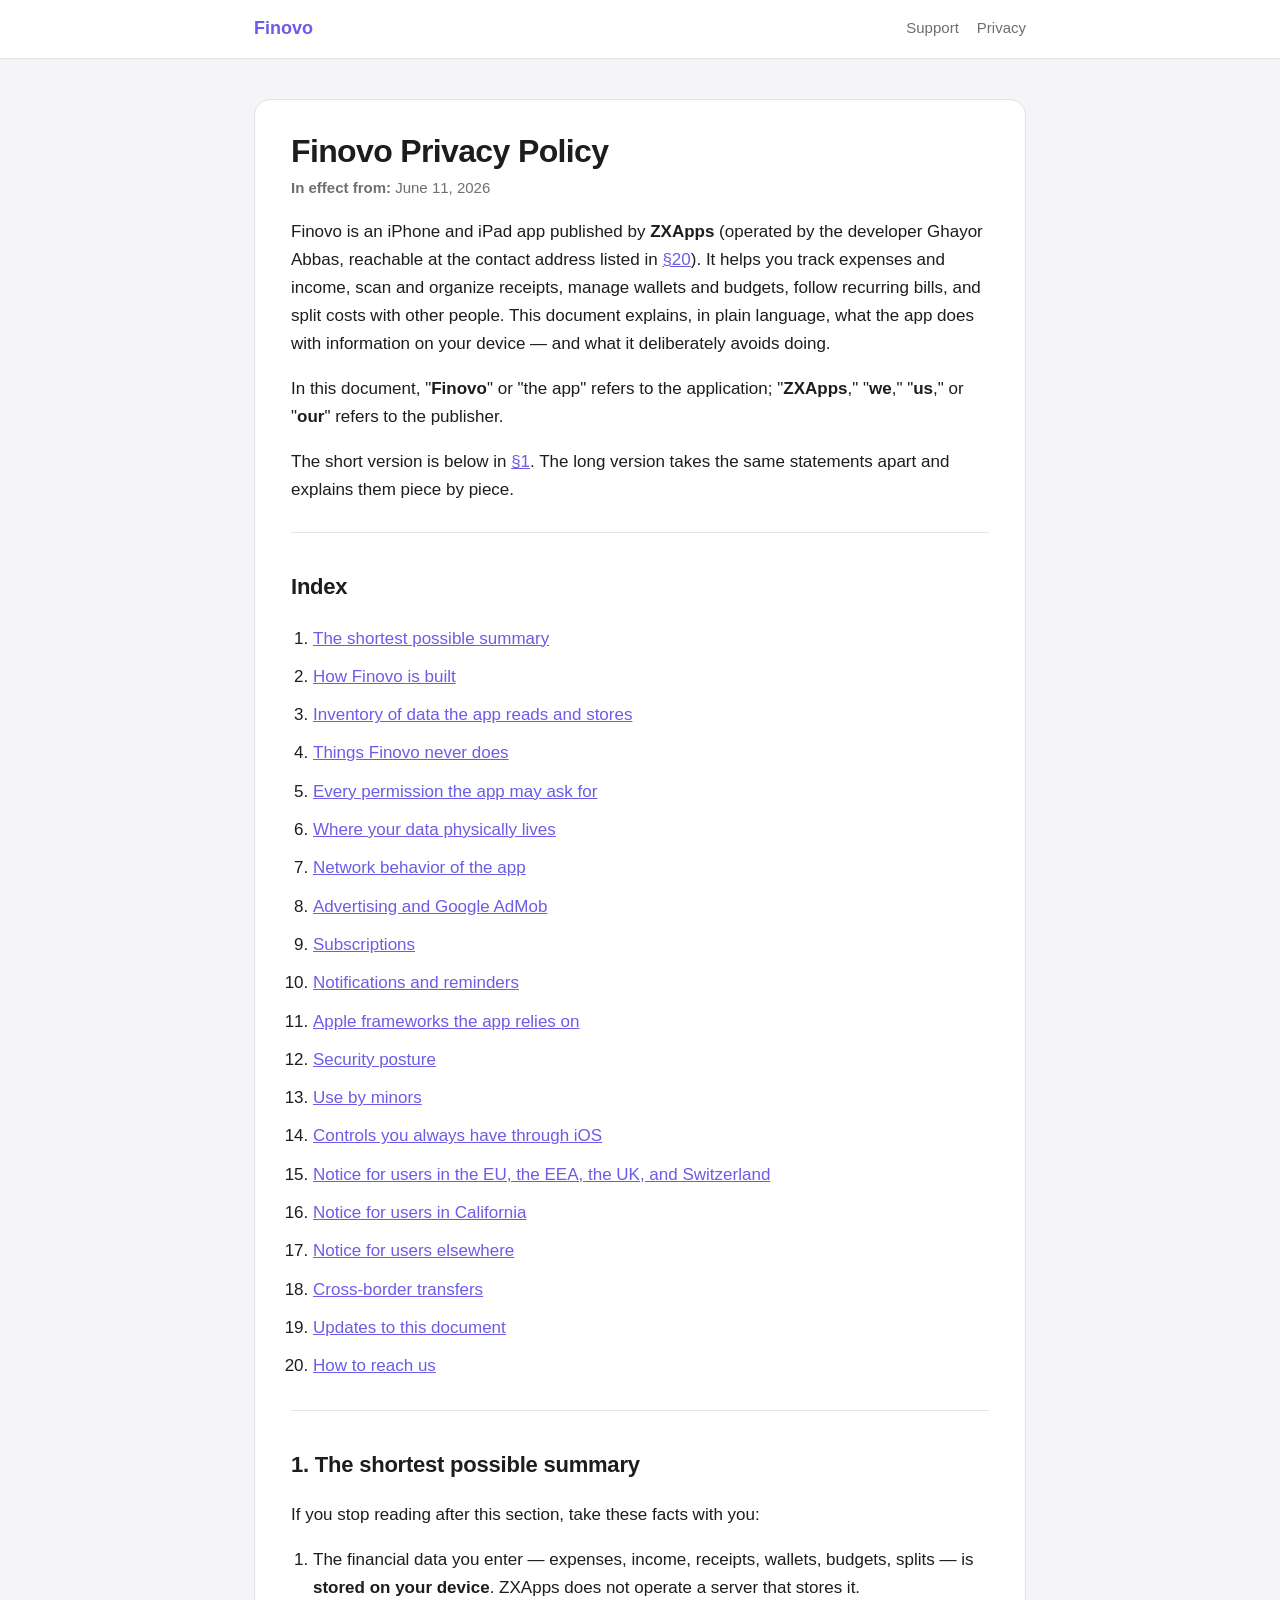
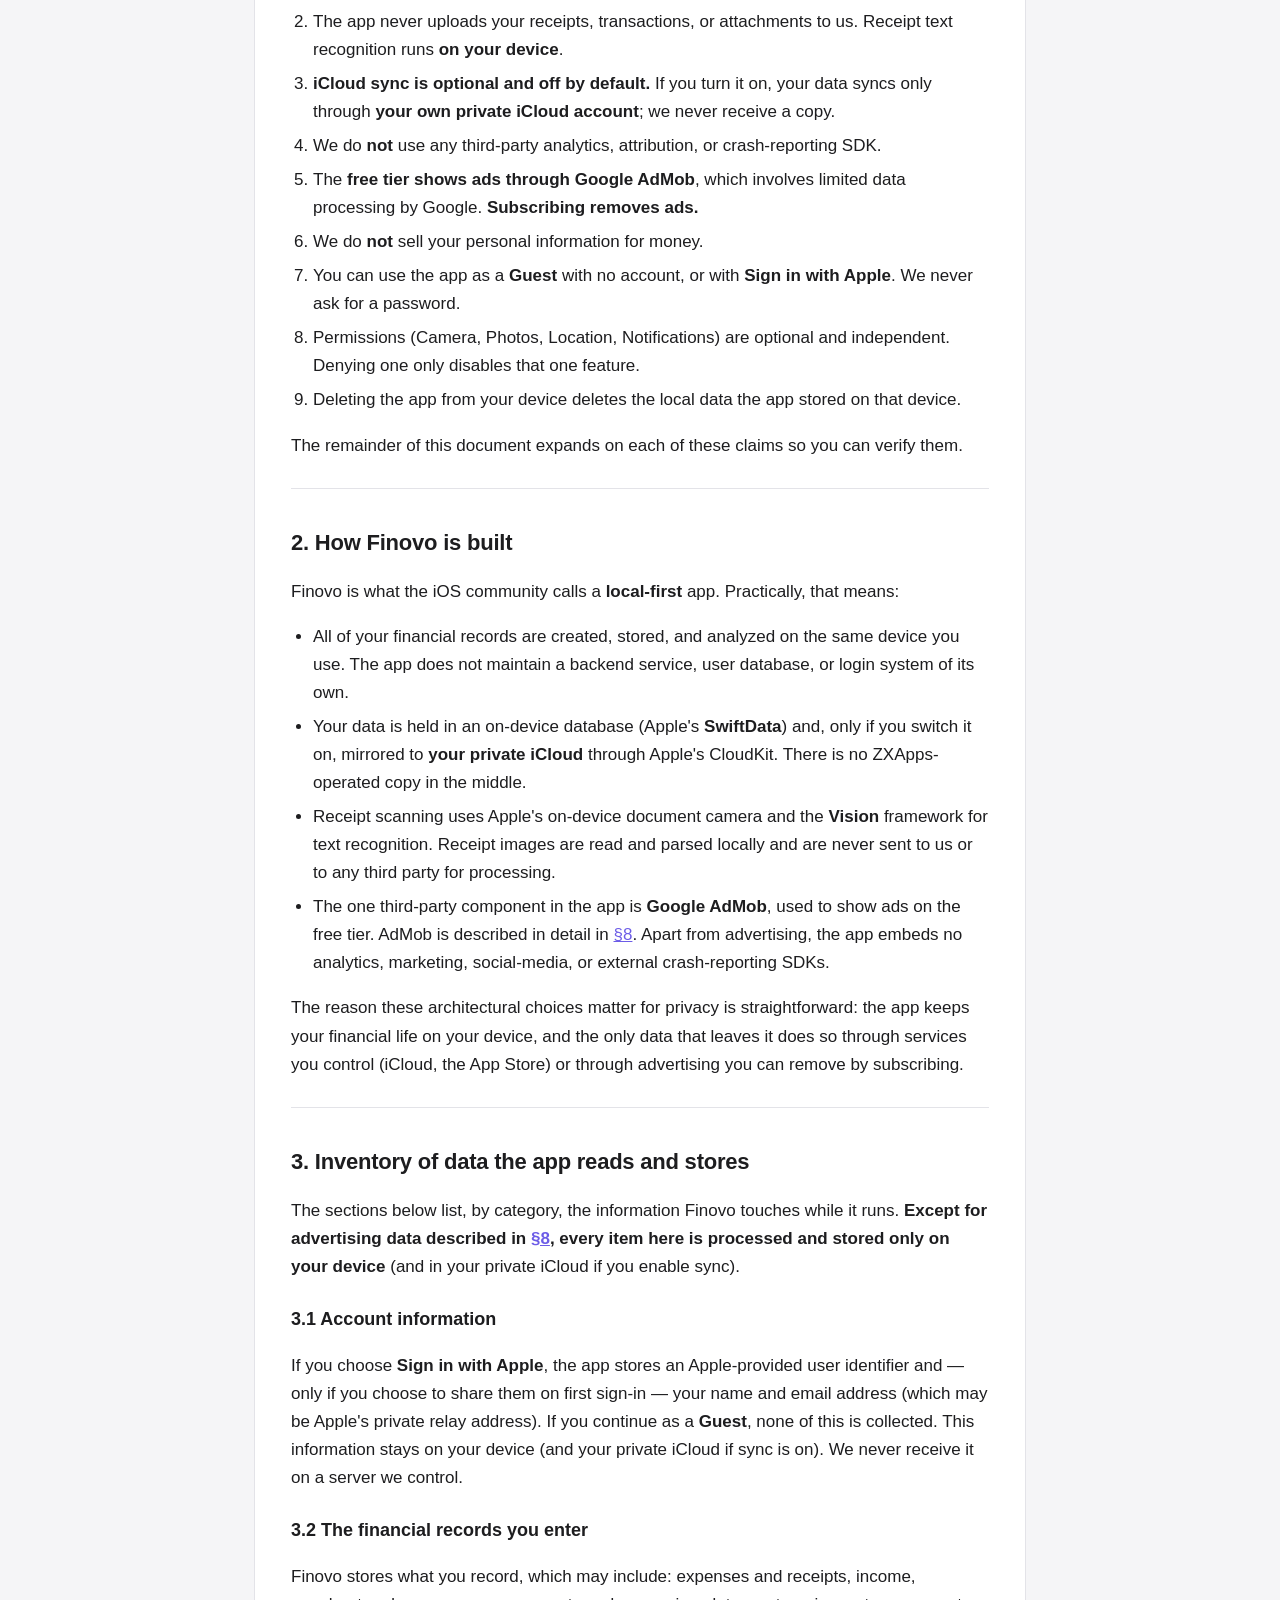
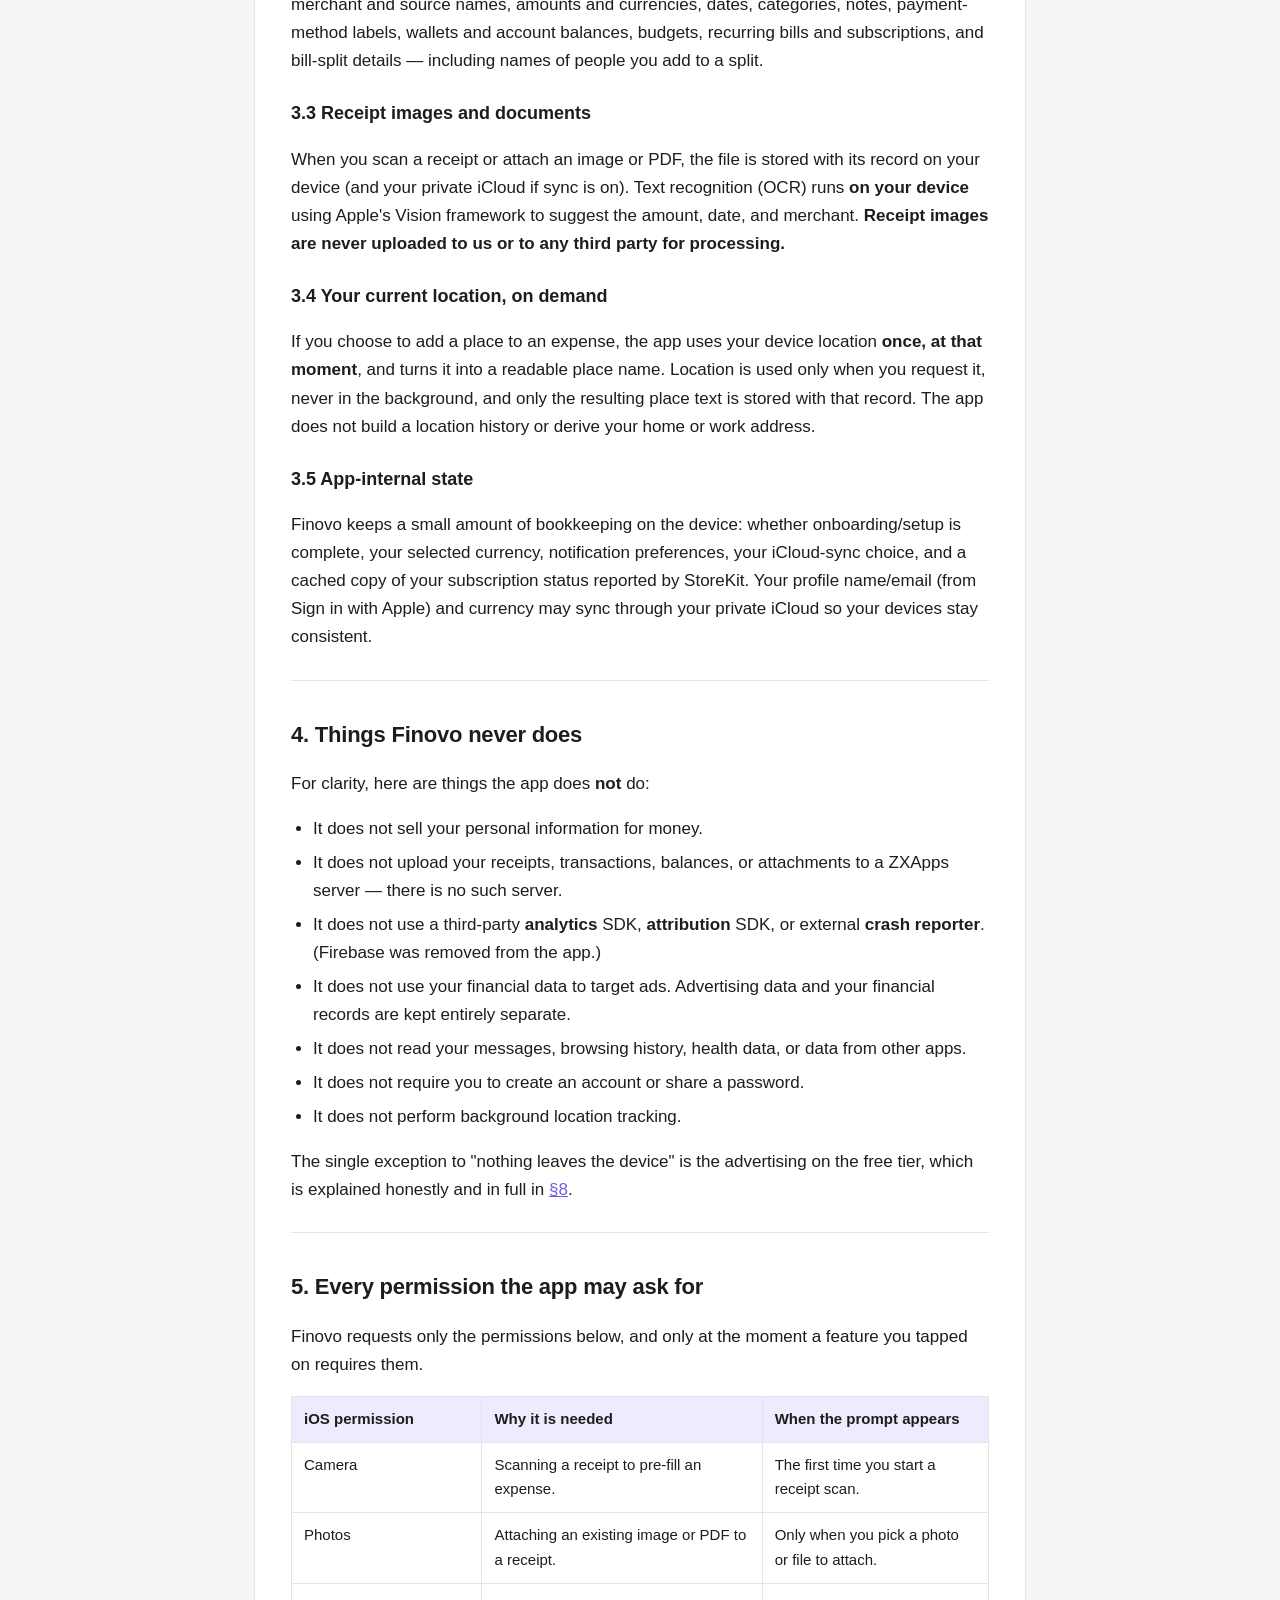
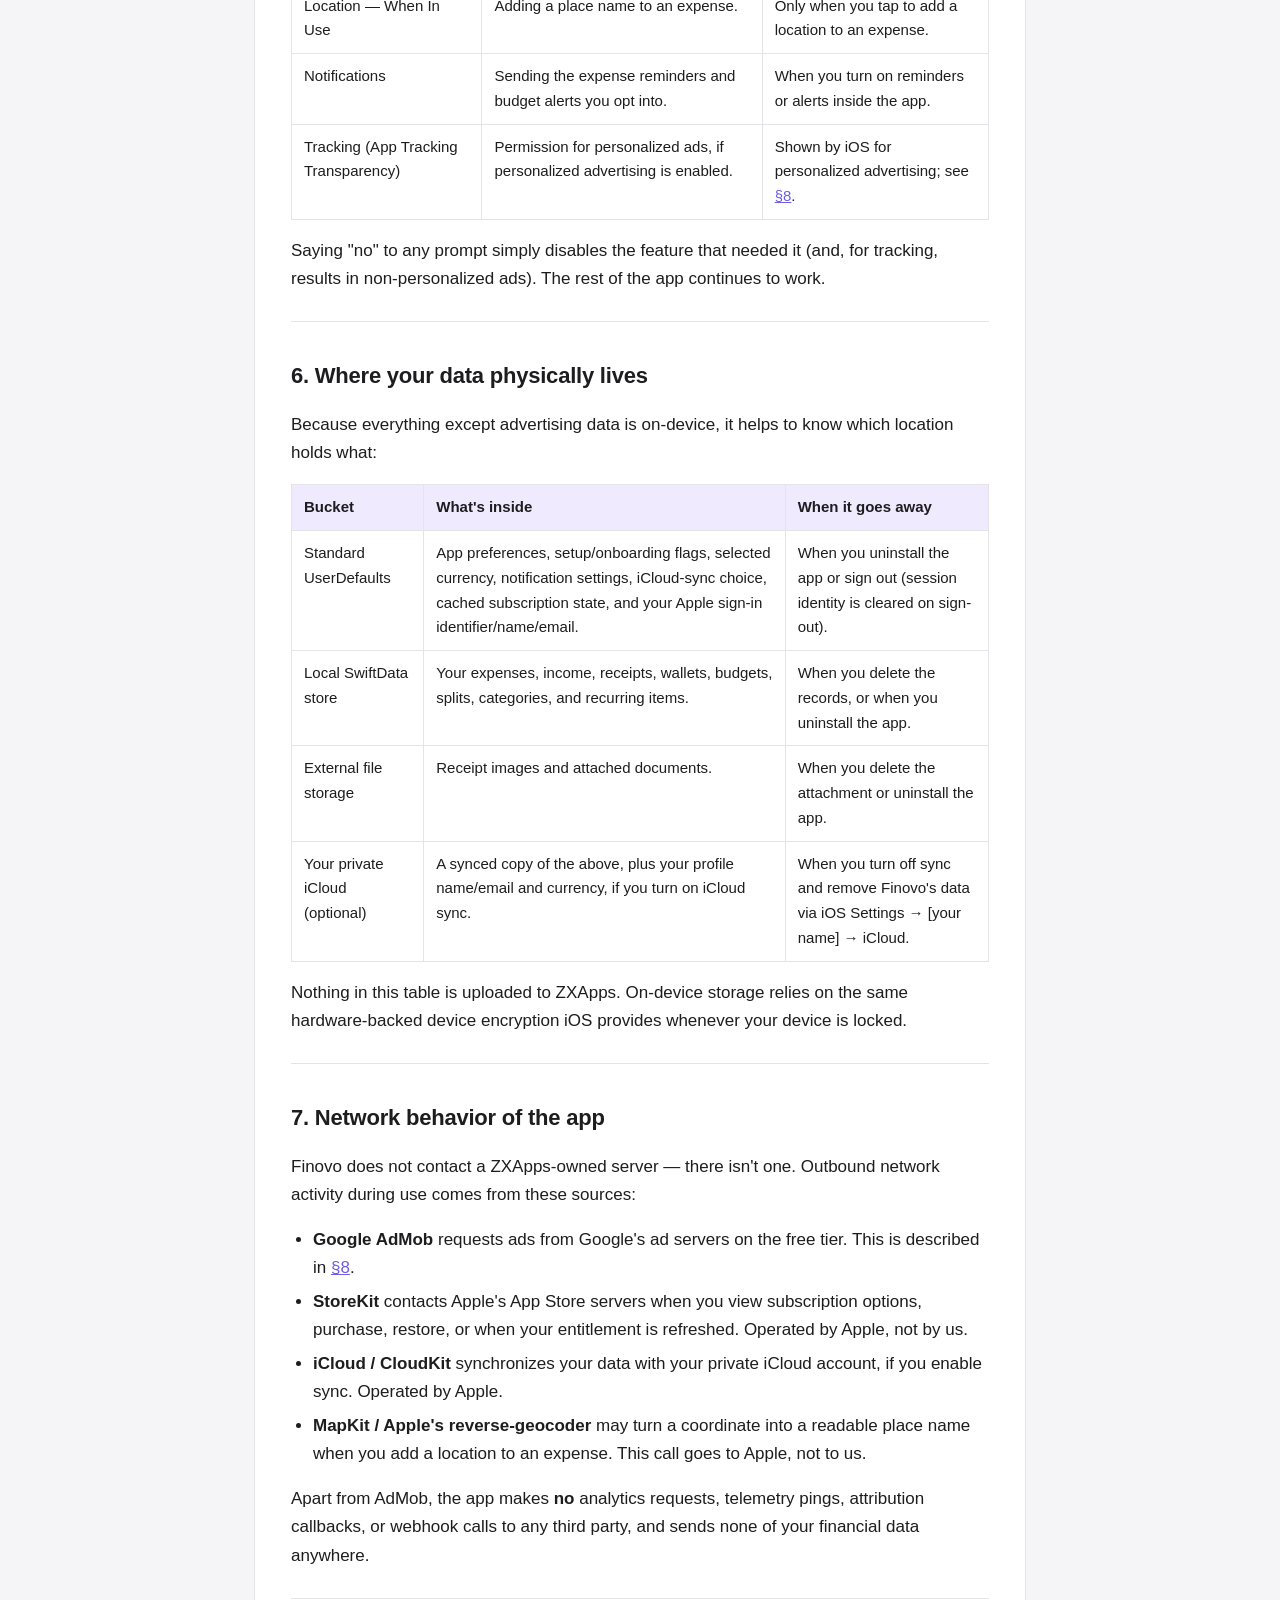
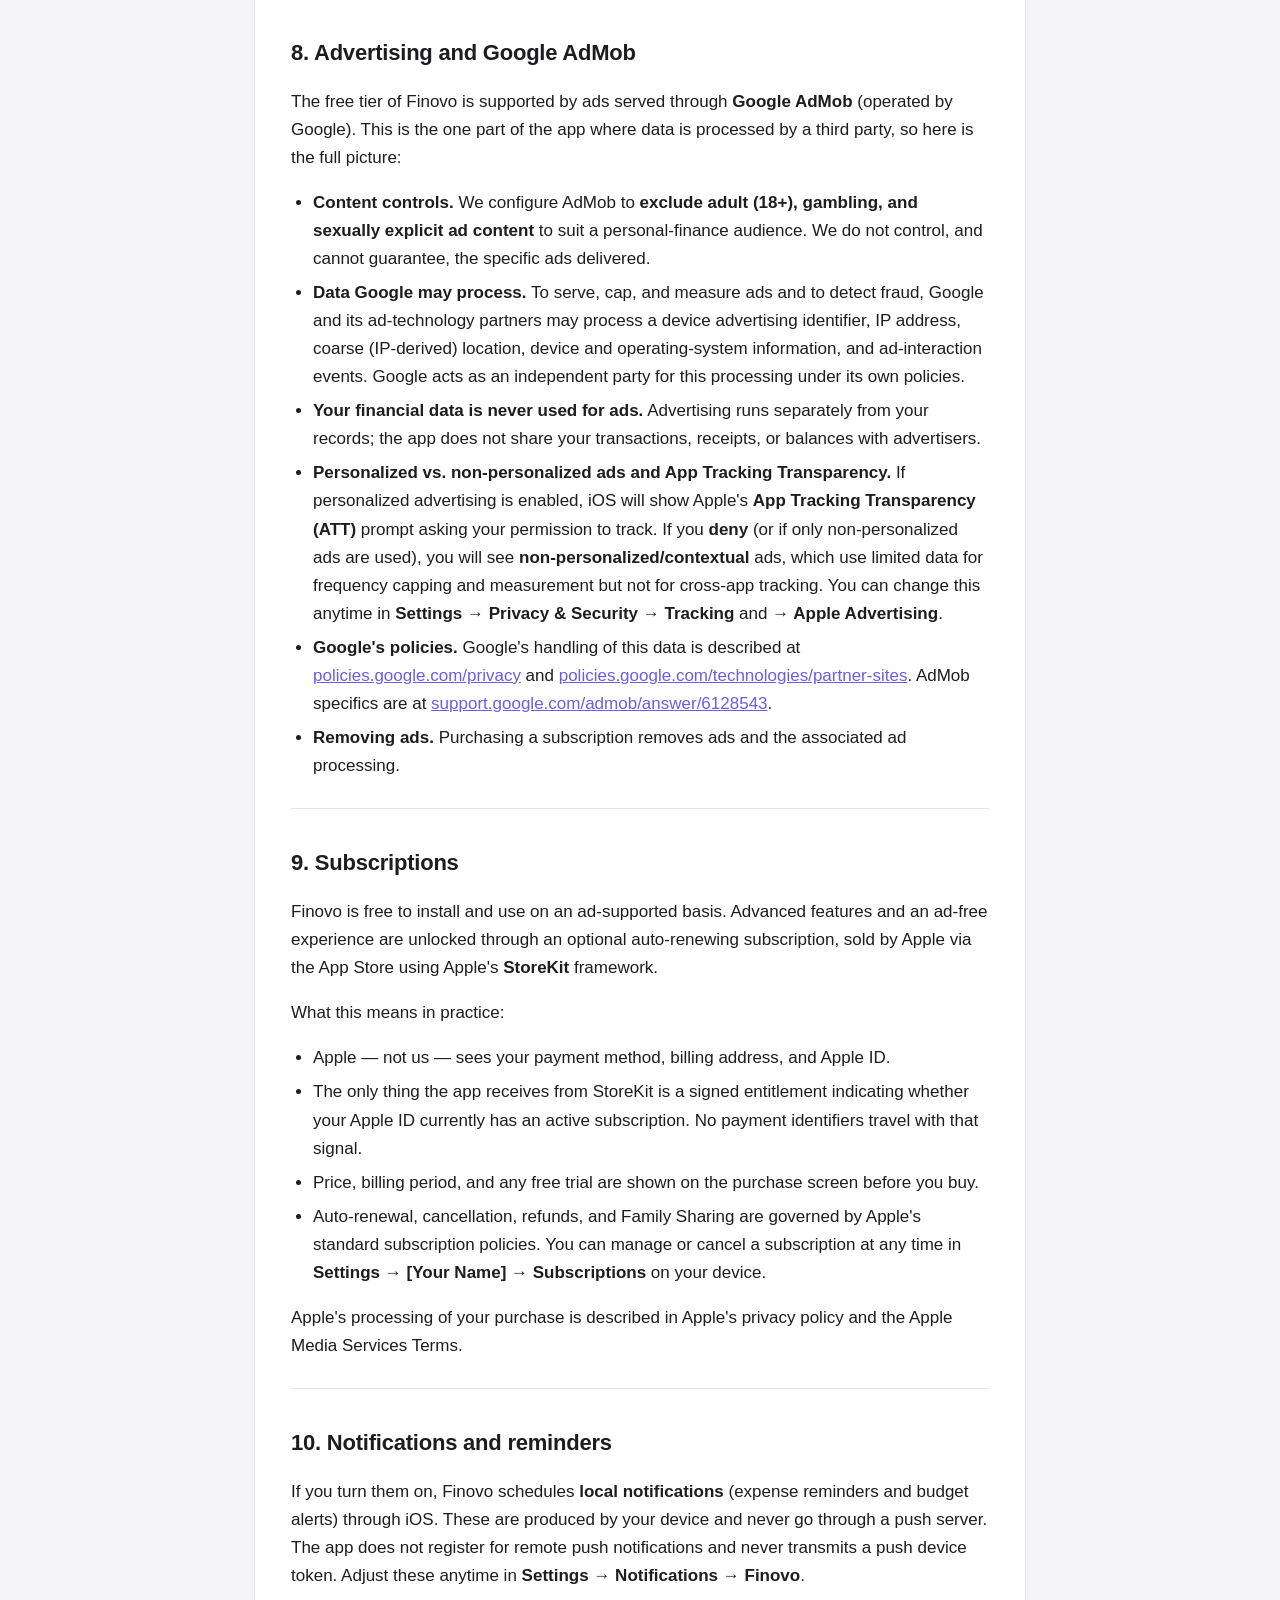
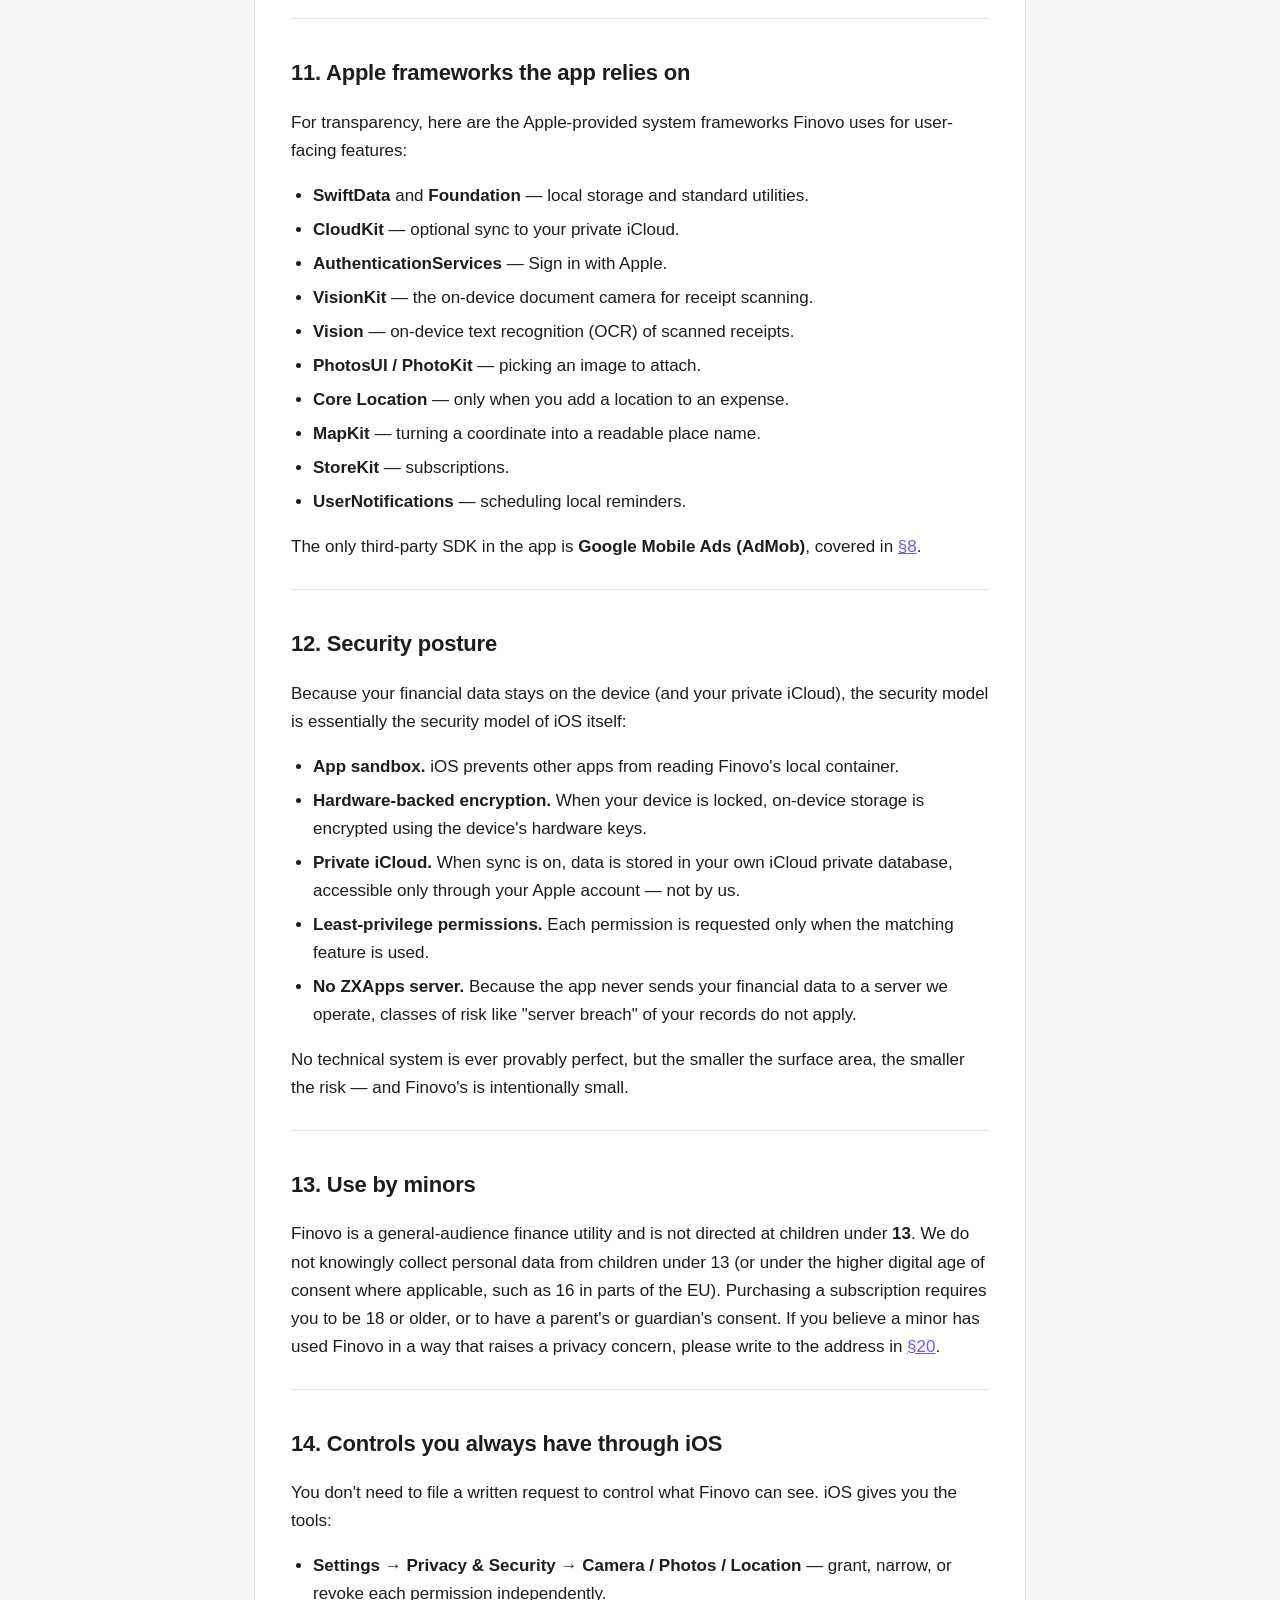
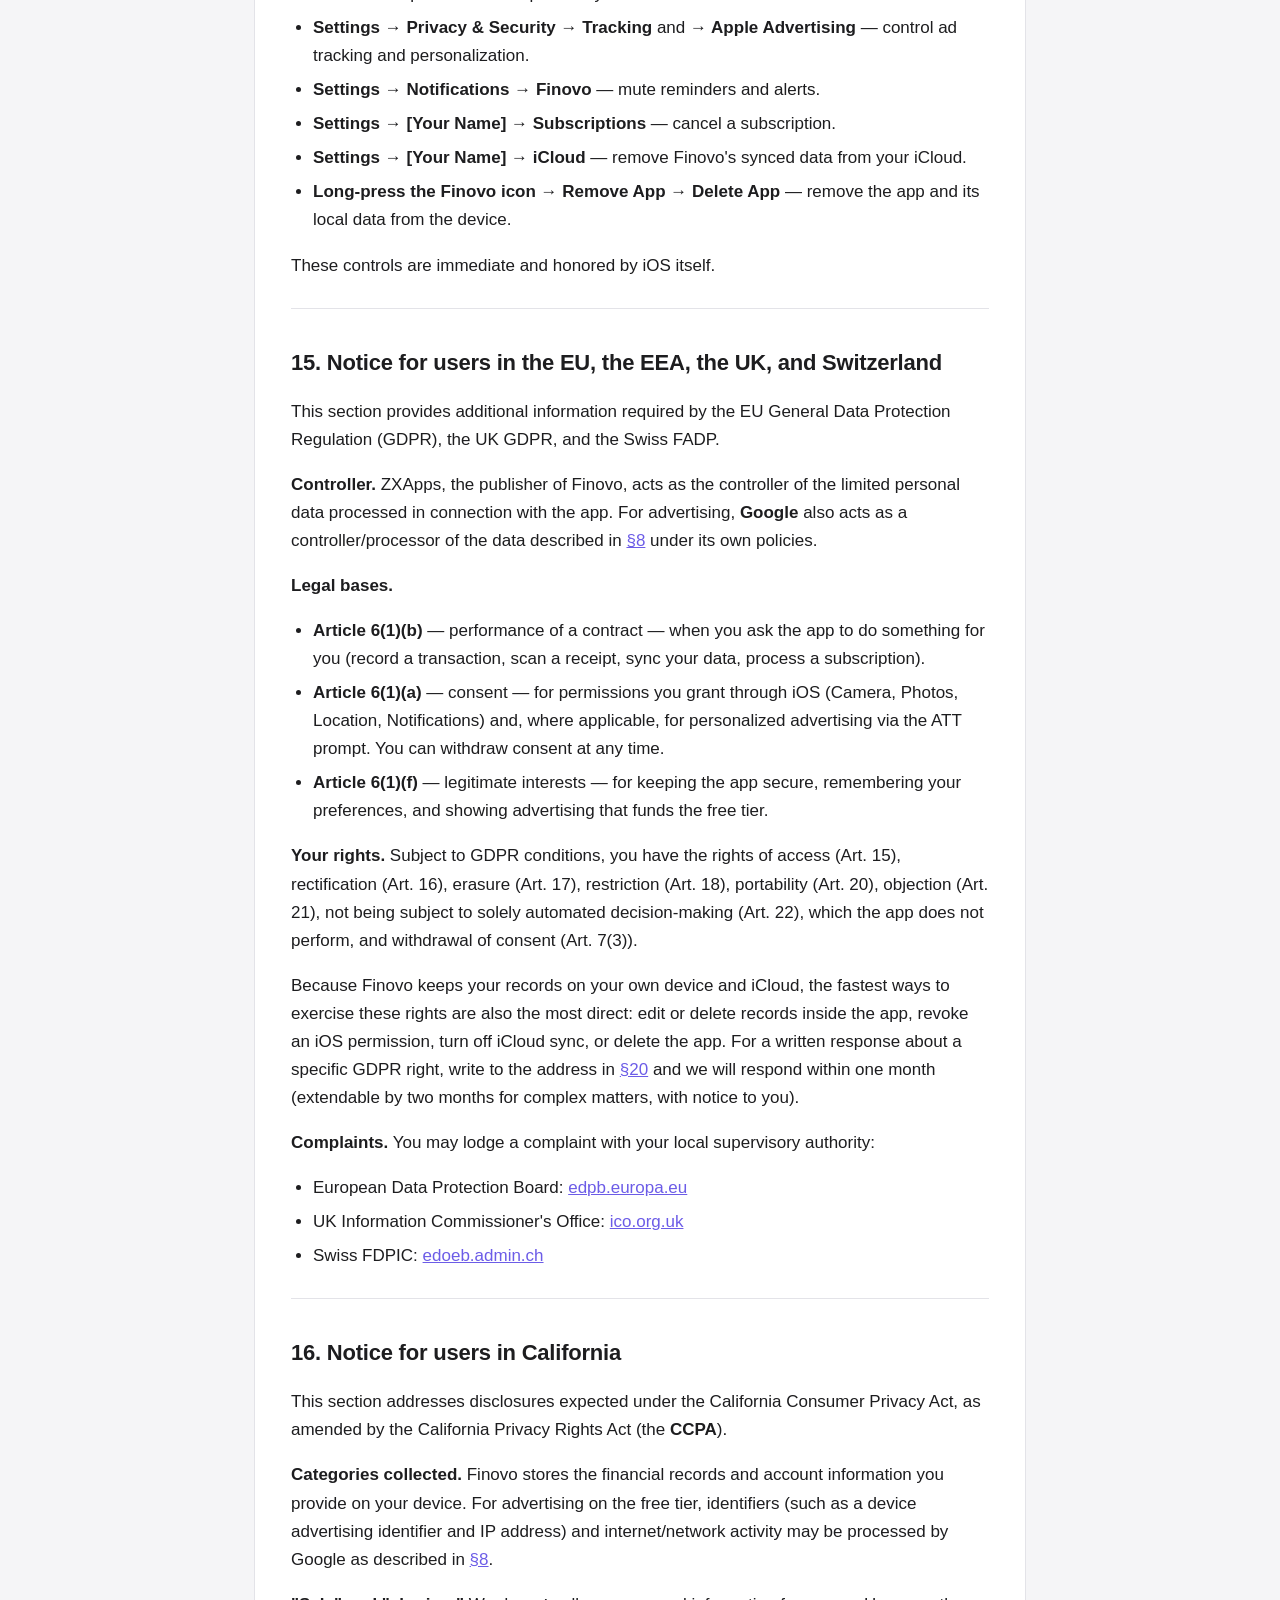
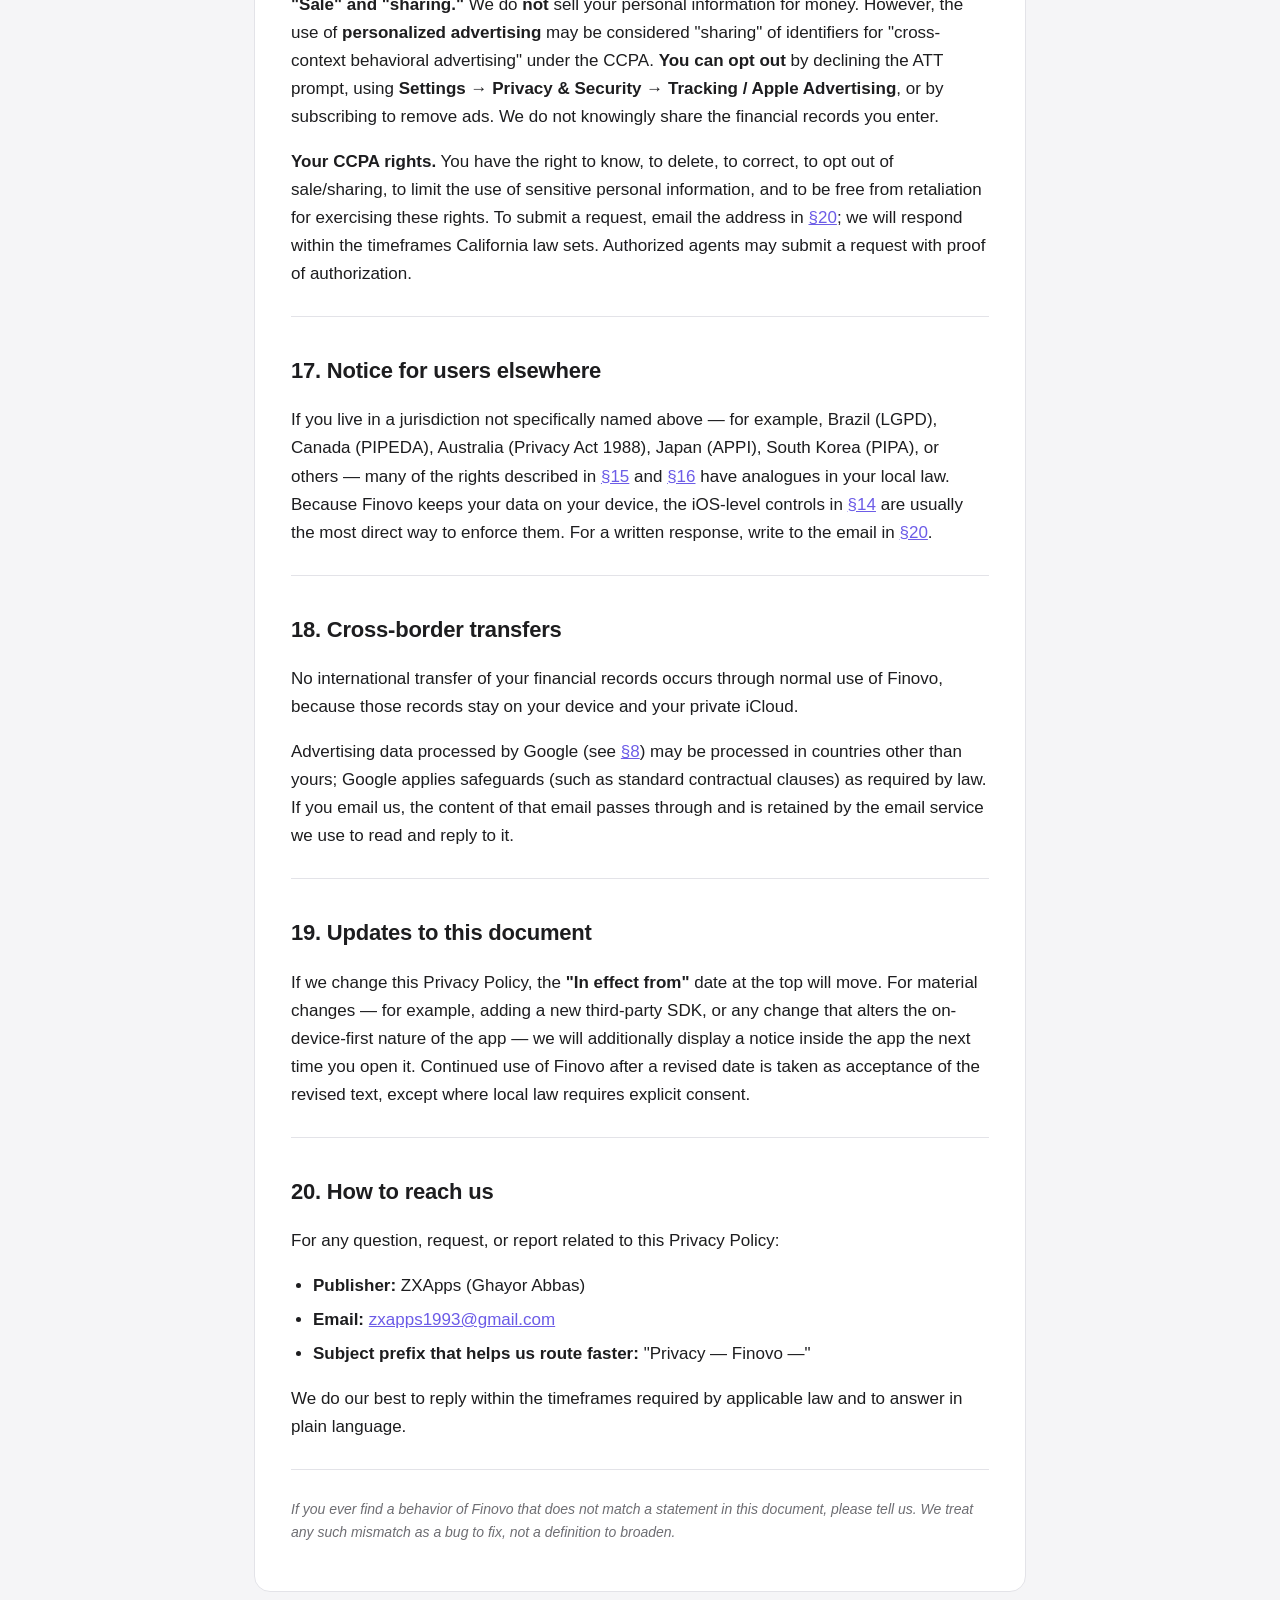
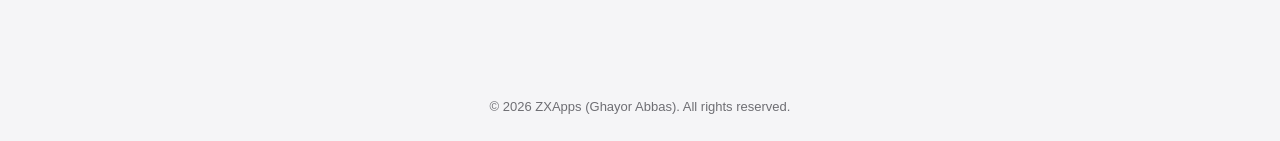
==== docs/privacy.html @ 77f49d9c "files updated" ====
<!DOCTYPE html>
<html lang="en">
<head>
    <meta charset="utf-8">
    <meta name="viewport" content="width=device-width, initial-scale=1">
    <title>Finovo — Privacy Policy</title>
    <meta name="description" content="Finovo Privacy Policy — what the app does with information on your device, and what it avoids doing.">
    <link rel="stylesheet" href="style.css">
</head>
<body>
    <nav class="site-nav">
        <div class="inner">
            <a class="brand" href="index.html">Finovo</a>
            <a class="navlink" href="index.html">Support</a>
            <a class="navlink" href="privacy.html">Privacy</a>
        </div>
    </nav>

    <main>
        <div class="card">
            <h1>Finovo Privacy Policy</h1>
            <p class="subtitle"><strong>In effect from:</strong> June 11, 2026</p>

            <p>Finovo is an iPhone and iPad app published by <strong>ZXApps</strong> (operated by the developer Ghayor Abbas, reachable at the contact address listed in <a href="#20-how-to-reach-us">§20</a>). It helps you track expenses and income, scan and organize receipts, manage wallets and budgets, follow recurring bills, and split costs with other people. This document explains, in plain language, what the app does with information on your device — and what it deliberately avoids doing.</p>

            <p>In this document, "<strong>Finovo</strong>" or "the app" refers to the application; "<strong>ZXApps</strong>," "<strong>we</strong>," "<strong>us</strong>," or "<strong>our</strong>" refers to the publisher.</p>

            <p>The short version is below in <a href="#1-the-shortest-possible-summary">§1</a>. The long version takes the same statements apart and explains them piece by piece.</p>

            <hr>

            <h2 id="index">Index</h2>
            <nav class="toc">
                <ol>
                    <li><a href="#1-the-shortest-possible-summary">The shortest possible summary</a></li>
                    <li><a href="#2-how-finovo-is-built">How Finovo is built</a></li>
                    <li><a href="#3-inventory-of-data-the-app-reads-and-stores">Inventory of data the app reads and stores</a></li>
                    <li><a href="#4-things-finovo-never-does">Things Finovo never does</a></li>
                    <li><a href="#5-every-permission-the-app-may-ask-for">Every permission the app may ask for</a></li>
                    <li><a href="#6-where-your-data-physically-lives">Where your data physically lives</a></li>
                    <li><a href="#7-network-behavior-of-the-app">Network behavior of the app</a></li>
                    <li><a href="#8-advertising-and-google-admob">Advertising and Google AdMob</a></li>
                    <li><a href="#9-subscriptions">Subscriptions</a></li>
                    <li><a href="#10-notifications-and-reminders">Notifications and reminders</a></li>
                    <li><a href="#11-apple-frameworks-the-app-relies-on">Apple frameworks the app relies on</a></li>
                    <li><a href="#12-security-posture">Security posture</a></li>
                    <li><a href="#13-use-by-minors">Use by minors</a></li>
                    <li><a href="#14-controls-you-always-have-through-ios">Controls you always have through iOS</a></li>
                    <li><a href="#15-notice-for-users-in-the-eu-the-eea-the-uk-and-switzerland">Notice for users in the EU, the EEA, the UK, and Switzerland</a></li>
                    <li><a href="#16-notice-for-users-in-california">Notice for users in California</a></li>
                    <li><a href="#17-notice-for-users-elsewhere">Notice for users elsewhere</a></li>
                    <li><a href="#18-cross-border-transfers">Cross-border transfers</a></li>
                    <li><a href="#19-updates-to-this-document">Updates to this document</a></li>
                    <li><a href="#20-how-to-reach-us">How to reach us</a></li>
                </ol>
            </nav>

            <hr>

            <h2 id="1-the-shortest-possible-summary">1. The shortest possible summary</h2>
            <p>If you stop reading after this section, take these facts with you:</p>
            <ol>
                <li>The financial data you enter — expenses, income, receipts, wallets, budgets, splits — is <strong>stored on your device</strong>. ZXApps does not operate a server that stores it.</li>
                <li>The app never uploads your receipts, transactions, or attachments to us. Receipt text recognition runs <strong>on your device</strong>.</li>
                <li><strong>iCloud sync is optional and off by default.</strong> If you turn it on, your data syncs only through <strong>your own private iCloud account</strong>; we never receive a copy.</li>
                <li>We do <strong>not</strong> use any third-party analytics, attribution, or crash-reporting SDK.</li>
                <li>The <strong>free tier shows ads through Google AdMob</strong>, which involves limited data processing by Google. <strong>Subscribing removes ads.</strong></li>
                <li>We do <strong>not</strong> sell your personal information for money.</li>
                <li>You can use the app as a <strong>Guest</strong> with no account, or with <strong>Sign in with Apple</strong>. We never ask for a password.</li>
                <li>Permissions (Camera, Photos, Location, Notifications) are optional and independent. Denying one only disables that one feature.</li>
                <li>Deleting the app from your device deletes the local data the app stored on that device.</li>
            </ol>
            <p>The remainder of this document expands on each of these claims so you can verify them.</p>

            <hr>

            <h2 id="2-how-finovo-is-built">2. How Finovo is built</h2>
            <p>Finovo is what the iOS community calls a <strong>local-first</strong> app. Practically, that means:</p>
            <ul>
                <li>All of your financial records are created, stored, and analyzed on the same device you use. The app does not maintain a backend service, user database, or login system of its own.</li>
                <li>Your data is held in an on-device database (Apple's <strong>SwiftData</strong>) and, only if you switch it on, mirrored to <strong>your private iCloud</strong> through Apple's CloudKit. There is no ZXApps-operated copy in the middle.</li>
                <li>Receipt scanning uses Apple's on-device document camera and the <strong>Vision</strong> framework for text recognition. Receipt images are read and parsed locally and are never sent to us or to any third party for processing.</li>
                <li>The one third-party component in the app is <strong>Google AdMob</strong>, used to show ads on the free tier. AdMob is described in detail in <a href="#8-advertising-and-google-admob">§8</a>. Apart from advertising, the app embeds no analytics, marketing, social-media, or external crash-reporting SDKs.</li>
            </ul>
            <p>The reason these architectural choices matter for privacy is straightforward: the app keeps your financial life on your device, and the only data that leaves it does so through services you control (iCloud, the App Store) or through advertising you can remove by subscribing.</p>

            <hr>

            <h2 id="3-inventory-of-data-the-app-reads-and-stores">3. Inventory of data the app reads and stores</h2>
            <p>The sections below list, by category, the information Finovo touches while it runs. <strong>Except for advertising data described in <a href="#8-advertising-and-google-admob">§8</a>, every item here is processed and stored only on your device</strong> (and in your private iCloud if you enable sync).</p>

            <h3>3.1 Account information</h3>
            <p>If you choose <strong>Sign in with Apple</strong>, the app stores an Apple-provided user identifier and — only if you choose to share them on first sign-in — your name and email address (which may be Apple's private relay address). If you continue as a <strong>Guest</strong>, none of this is collected. This information stays on your device (and your private iCloud if sync is on). We never receive it on a server we control.</p>

            <h3>3.2 The financial records you enter</h3>
            <p>Finovo stores what you record, which may include: expenses and receipts, income, merchant and source names, amounts and currencies, dates, categories, notes, payment-method labels, wallets and account balances, budgets, recurring bills and subscriptions, and bill-split details — including names of people you add to a split.</p>

            <h3>3.3 Receipt images and documents</h3>
            <p>When you scan a receipt or attach an image or PDF, the file is stored with its record on your device (and your private iCloud if sync is on). Text recognition (OCR) runs <strong>on your device</strong> using Apple's Vision framework to suggest the amount, date, and merchant. <strong>Receipt images are never uploaded to us or to any third party for processing.</strong></p>

            <h3>3.4 Your current location, on demand</h3>
            <p>If you choose to add a place to an expense, the app uses your device location <strong>once, at that moment</strong>, and turns it into a readable place name. Location is used only when you request it, never in the background, and only the resulting place text is stored with that record. The app does not build a location history or derive your home or work address.</p>

            <h3>3.5 App-internal state</h3>
            <p>Finovo keeps a small amount of bookkeeping on the device: whether onboarding/setup is complete, your selected currency, notification preferences, your iCloud-sync choice, and a cached copy of your subscription status reported by StoreKit. Your profile name/email (from Sign in with Apple) and currency may sync through your private iCloud so your devices stay consistent.</p>

            <hr>

            <h2 id="4-things-finovo-never-does">4. Things Finovo never does</h2>
            <p>For clarity, here are things the app does <strong>not</strong> do:</p>
            <ul>
                <li>It does not sell your personal information for money.</li>
                <li>It does not upload your receipts, transactions, balances, or attachments to a ZXApps server — there is no such server.</li>
                <li>It does not use a third-party <strong>analytics</strong> SDK, <strong>attribution</strong> SDK, or external <strong>crash reporter</strong>. (Firebase was removed from the app.)</li>
                <li>It does not use your financial data to target ads. Advertising data and your financial records are kept entirely separate.</li>
                <li>It does not read your messages, browsing history, health data, or data from other apps.</li>
                <li>It does not require you to create an account or share a password.</li>
                <li>It does not perform background location tracking.</li>
            </ul>
            <p>The single exception to "nothing leaves the device" is the advertising on the free tier, which is explained honestly and in full in <a href="#8-advertising-and-google-admob">§8</a>.</p>

            <hr>

            <h2 id="5-every-permission-the-app-may-ask-for">5. Every permission the app may ask for</h2>
            <p>Finovo requests only the permissions below, and only at the moment a feature you tapped on requires them.</p>
            <table>
                <thead>
                    <tr><th>iOS permission</th><th>Why it is needed</th><th>When the prompt appears</th></tr>
                </thead>
                <tbody>
                    <tr><td>Camera</td><td>Scanning a receipt to pre-fill an expense.</td><td>The first time you start a receipt scan.</td></tr>
                    <tr><td>Photos</td><td>Attaching an existing image or PDF to a receipt.</td><td>Only when you pick a photo or file to attach.</td></tr>
                    <tr><td>Location — When In Use</td><td>Adding a place name to an expense.</td><td>Only when you tap to add a location to an expense.</td></tr>
                    <tr><td>Notifications</td><td>Sending the expense reminders and budget alerts you opt into.</td><td>When you turn on reminders or alerts inside the app.</td></tr>
                    <tr><td>Tracking (App Tracking Transparency)</td><td>Permission for personalized ads, if personalized advertising is enabled.</td><td>Shown by iOS for personalized advertising; see <a href="#8-advertising-and-google-admob">§8</a>.</td></tr>
                </tbody>
            </table>
            <p>Saying "no" to any prompt simply disables the feature that needed it (and, for tracking, results in non-personalized ads). The rest of the app continues to work.</p>

            <hr>

            <h2 id="6-where-your-data-physically-lives">6. Where your data physically lives</h2>
            <p>Because everything except advertising data is on-device, it helps to know which location holds what:</p>
            <table>
                <thead>
                    <tr><th>Bucket</th><th>What's inside</th><th>When it goes away</th></tr>
                </thead>
                <tbody>
                    <tr><td>Standard UserDefaults</td><td>App preferences, setup/onboarding flags, selected currency, notification settings, iCloud-sync choice, cached subscription state, and your Apple sign-in identifier/name/email.</td><td>When you uninstall the app or sign out (session identity is cleared on sign-out).</td></tr>
                    <tr><td>Local SwiftData store</td><td>Your expenses, income, receipts, wallets, budgets, splits, categories, and recurring items.</td><td>When you delete the records, or when you uninstall the app.</td></tr>
                    <tr><td>External file storage</td><td>Receipt images and attached documents.</td><td>When you delete the attachment or uninstall the app.</td></tr>
                    <tr><td>Your private iCloud (optional)</td><td>A synced copy of the above, plus your profile name/email and currency, if you turn on iCloud sync.</td><td>When you turn off sync and remove Finovo's data via iOS Settings &rarr; [your name] &rarr; iCloud.</td></tr>
                </tbody>
            </table>
            <p>Nothing in this table is uploaded to ZXApps. On-device storage relies on the same hardware-backed device encryption iOS provides whenever your device is locked.</p>

            <hr>

            <h2 id="7-network-behavior-of-the-app">7. Network behavior of the app</h2>
            <p>Finovo does not contact a ZXApps-owned server — there isn't one. Outbound network activity during use comes from these sources:</p>
            <ul>
                <li><strong>Google AdMob</strong> requests ads from Google's ad servers on the free tier. This is described in <a href="#8-advertising-and-google-admob">§8</a>.</li>
                <li><strong>StoreKit</strong> contacts Apple's App Store servers when you view subscription options, purchase, restore, or when your entitlement is refreshed. Operated by Apple, not by us.</li>
                <li><strong>iCloud / CloudKit</strong> synchronizes your data with your private iCloud account, if you enable sync. Operated by Apple.</li>
                <li><strong>MapKit / Apple's reverse-geocoder</strong> may turn a coordinate into a readable place name when you add a location to an expense. This call goes to Apple, not to us.</li>
            </ul>
            <p>Apart from AdMob, the app makes <strong>no</strong> analytics requests, telemetry pings, attribution callbacks, or webhook calls to any third party, and sends none of your financial data anywhere.</p>

            <hr>

            <h2 id="8-advertising-and-google-admob">8. Advertising and Google AdMob</h2>
            <p>The free tier of Finovo is supported by ads served through <strong>Google AdMob</strong> (operated by Google). This is the one part of the app where data is processed by a third party, so here is the full picture:</p>
            <ul>
                <li><strong>Content controls.</strong> We configure AdMob to <strong>exclude adult (18+), gambling, and sexually explicit ad content</strong> to suit a personal-finance audience. We do not control, and cannot guarantee, the specific ads delivered.</li>
                <li><strong>Data Google may process.</strong> To serve, cap, and measure ads and to detect fraud, Google and its ad-technology partners may process a device advertising identifier, IP address, coarse (IP-derived) location, device and operating-system information, and ad-interaction events. Google acts as an independent party for this processing under its own policies.</li>
                <li><strong>Your financial data is never used for ads.</strong> Advertising runs separately from your records; the app does not share your transactions, receipts, or balances with advertisers.</li>
                <li><strong>Personalized vs. non-personalized ads and App Tracking Transparency.</strong> If personalized advertising is enabled, iOS will show Apple's <strong>App Tracking Transparency (ATT)</strong> prompt asking your permission to track. If you <strong>deny</strong> (or if only non-personalized ads are used), you will see <strong>non-personalized/contextual</strong> ads, which use limited data for frequency capping and measurement but not for cross-app tracking. You can change this anytime in <strong>Settings &rarr; Privacy &amp; Security &rarr; Tracking</strong> and <strong>&rarr; Apple Advertising</strong>.</li>
                <li><strong>Google's policies.</strong> Google's handling of this data is described at <a href="https://policies.google.com/privacy">policies.google.com/privacy</a> and <a href="https://policies.google.com/technologies/partner-sites">policies.google.com/technologies/partner-sites</a>. AdMob specifics are at <a href="https://support.google.com/admob/answer/6128543">support.google.com/admob/answer/6128543</a>.</li>
                <li><strong>Removing ads.</strong> Purchasing a subscription removes ads and the associated ad processing.</li>
            </ul>

            <hr>

            <h2 id="9-subscriptions">9. Subscriptions</h2>
            <p>Finovo is free to install and use on an ad-supported basis. Advanced features and an ad-free experience are unlocked through an optional auto-renewing subscription, sold by Apple via the App Store using Apple's <strong>StoreKit</strong> framework.</p>
            <p>What this means in practice:</p>
            <ul>
                <li>Apple — not us — sees your payment method, billing address, and Apple ID.</li>
                <li>The only thing the app receives from StoreKit is a signed entitlement indicating whether your Apple ID currently has an active subscription. No payment identifiers travel with that signal.</li>
                <li>Price, billing period, and any free trial are shown on the purchase screen before you buy.</li>
                <li>Auto-renewal, cancellation, refunds, and Family Sharing are governed by Apple's standard subscription policies. You can manage or cancel a subscription at any time in <strong>Settings &rarr; [Your Name] &rarr; Subscriptions</strong> on your device.</li>
            </ul>
            <p>Apple's processing of your purchase is described in Apple's privacy policy and the Apple Media Services Terms.</p>

            <hr>

            <h2 id="10-notifications-and-reminders">10. Notifications and reminders</h2>
            <p>If you turn them on, Finovo schedules <strong>local notifications</strong> (expense reminders and budget alerts) through iOS. These are produced by your device and never go through a push server. The app does not register for remote push notifications and never transmits a push device token. Adjust these anytime in <strong>Settings &rarr; Notifications &rarr; Finovo</strong>.</p>

            <hr>

            <h2 id="11-apple-frameworks-the-app-relies-on">11. Apple frameworks the app relies on</h2>
            <p>For transparency, here are the Apple-provided system frameworks Finovo uses for user-facing features:</p>
            <ul>
                <li><strong>SwiftData</strong> and <strong>Foundation</strong> — local storage and standard utilities.</li>
                <li><strong>CloudKit</strong> — optional sync to your private iCloud.</li>
                <li><strong>AuthenticationServices</strong> — Sign in with Apple.</li>
                <li><strong>VisionKit</strong> — the on-device document camera for receipt scanning.</li>
                <li><strong>Vision</strong> — on-device text recognition (OCR) of scanned receipts.</li>
                <li><strong>PhotosUI / PhotoKit</strong> — picking an image to attach.</li>
                <li><strong>Core Location</strong> — only when you add a location to an expense.</li>
                <li><strong>MapKit</strong> — turning a coordinate into a readable place name.</li>
                <li><strong>StoreKit</strong> — subscriptions.</li>
                <li><strong>UserNotifications</strong> — scheduling local reminders.</li>
            </ul>
            <p>The only third-party SDK in the app is <strong>Google Mobile Ads (AdMob)</strong>, covered in <a href="#8-advertising-and-google-admob">§8</a>.</p>

            <hr>

            <h2 id="12-security-posture">12. Security posture</h2>
            <p>Because your financial data stays on the device (and your private iCloud), the security model is essentially the security model of iOS itself:</p>
            <ul>
                <li><strong>App sandbox.</strong> iOS prevents other apps from reading Finovo's local container.</li>
                <li><strong>Hardware-backed encryption.</strong> When your device is locked, on-device storage is encrypted using the device's hardware keys.</li>
                <li><strong>Private iCloud.</strong> When sync is on, data is stored in your own iCloud private database, accessible only through your Apple account — not by us.</li>
                <li><strong>Least-privilege permissions.</strong> Each permission is requested only when the matching feature is used.</li>
                <li><strong>No ZXApps server.</strong> Because the app never sends your financial data to a server we operate, classes of risk like "server breach" of your records do not apply.</li>
            </ul>
            <p>No technical system is ever provably perfect, but the smaller the surface area, the smaller the risk — and Finovo's is intentionally small.</p>

            <hr>

            <h2 id="13-use-by-minors">13. Use by minors</h2>
            <p>Finovo is a general-audience finance utility and is not directed at children under <strong>13</strong>. We do not knowingly collect personal data from children under 13 (or under the higher digital age of consent where applicable, such as 16 in parts of the EU). Purchasing a subscription requires you to be 18 or older, or to have a parent's or guardian's consent. If you believe a minor has used Finovo in a way that raises a privacy concern, please write to the address in <a href="#20-how-to-reach-us">§20</a>.</p>

            <hr>

            <h2 id="14-controls-you-always-have-through-ios">14. Controls you always have through iOS</h2>
            <p>You don't need to file a written request to control what Finovo can see. iOS gives you the tools:</p>
            <ul>
                <li><strong>Settings &rarr; Privacy &amp; Security &rarr; Camera / Photos / Location</strong> — grant, narrow, or revoke each permission independently.</li>
                <li><strong>Settings &rarr; Privacy &amp; Security &rarr; Tracking</strong> and <strong>&rarr; Apple Advertising</strong> — control ad tracking and personalization.</li>
                <li><strong>Settings &rarr; Notifications &rarr; Finovo</strong> — mute reminders and alerts.</li>
                <li><strong>Settings &rarr; [Your Name] &rarr; Subscriptions</strong> — cancel a subscription.</li>
                <li><strong>Settings &rarr; [Your Name] &rarr; iCloud</strong> — remove Finovo's synced data from your iCloud.</li>
                <li><strong>Long-press the Finovo icon &rarr; Remove App &rarr; Delete App</strong> — remove the app and its local data from the device.</li>
            </ul>
            <p>These controls are immediate and honored by iOS itself.</p>

            <hr>

            <h2 id="15-notice-for-users-in-the-eu-the-eea-the-uk-and-switzerland">15. Notice for users in the EU, the EEA, the UK, and Switzerland</h2>
            <p>This section provides additional information required by the EU General Data Protection Regulation (GDPR), the UK GDPR, and the Swiss FADP.</p>
            <p><strong>Controller.</strong> ZXApps, the publisher of Finovo, acts as the controller of the limited personal data processed in connection with the app. For advertising, <strong>Google</strong> also acts as a controller/processor of the data described in <a href="#8-advertising-and-google-admob">§8</a> under its own policies.</p>
            <p><strong>Legal bases.</strong></p>
            <ul>
                <li><strong>Article 6(1)(b)</strong> — performance of a contract — when you ask the app to do something for you (record a transaction, scan a receipt, sync your data, process a subscription).</li>
                <li><strong>Article 6(1)(a)</strong> — consent — for permissions you grant through iOS (Camera, Photos, Location, Notifications) and, where applicable, for personalized advertising via the ATT prompt. You can withdraw consent at any time.</li>
                <li><strong>Article 6(1)(f)</strong> — legitimate interests — for keeping the app secure, remembering your preferences, and showing advertising that funds the free tier.</li>
            </ul>
            <p><strong>Your rights.</strong> Subject to GDPR conditions, you have the rights of access (Art. 15), rectification (Art. 16), erasure (Art. 17), restriction (Art. 18), portability (Art. 20), objection (Art. 21), not being subject to solely automated decision-making (Art. 22), which the app does not perform, and withdrawal of consent (Art. 7(3)).</p>
            <p>Because Finovo keeps your records on your own device and iCloud, the fastest ways to exercise these rights are also the most direct: edit or delete records inside the app, revoke an iOS permission, turn off iCloud sync, or delete the app. For a written response about a specific GDPR right, write to the address in <a href="#20-how-to-reach-us">§20</a> and we will respond within one month (extendable by two months for complex matters, with notice to you).</p>
            <p><strong>Complaints.</strong> You may lodge a complaint with your local supervisory authority:</p>
            <ul>
                <li>European Data Protection Board: <a href="https://edpb.europa.eu/">edpb.europa.eu</a></li>
                <li>UK Information Commissioner's Office: <a href="https://ico.org.uk/">ico.org.uk</a></li>
                <li>Swiss FDPIC: <a href="https://www.edoeb.admin.ch/">edoeb.admin.ch</a></li>
            </ul>

            <hr>

            <h2 id="16-notice-for-users-in-california">16. Notice for users in California</h2>
            <p>This section addresses disclosures expected under the California Consumer Privacy Act, as amended by the California Privacy Rights Act (the <strong>CCPA</strong>).</p>
            <p><strong>Categories collected.</strong> Finovo stores the financial records and account information you provide on your device. For advertising on the free tier, identifiers (such as a device advertising identifier and IP address) and internet/network activity may be processed by Google as described in <a href="#8-advertising-and-google-admob">§8</a>.</p>
            <p><strong>"Sale" and "sharing."</strong> We do <strong>not</strong> sell your personal information for money. However, the use of <strong>personalized advertising</strong> may be considered "sharing" of identifiers for "cross-context behavioral advertising" under the CCPA. <strong>You can opt out</strong> by declining the ATT prompt, using <strong>Settings &rarr; Privacy &amp; Security &rarr; Tracking / Apple Advertising</strong>, or by subscribing to remove ads. We do not knowingly share the financial records you enter.</p>
            <p><strong>Your CCPA rights.</strong> You have the right to know, to delete, to correct, to opt out of sale/sharing, to limit the use of sensitive personal information, and to be free from retaliation for exercising these rights. To submit a request, email the address in <a href="#20-how-to-reach-us">§20</a>; we will respond within the timeframes California law sets. Authorized agents may submit a request with proof of authorization.</p>

            <hr>

            <h2 id="17-notice-for-users-elsewhere">17. Notice for users elsewhere</h2>
            <p>If you live in a jurisdiction not specifically named above — for example, Brazil (LGPD), Canada (PIPEDA), Australia (Privacy Act 1988), Japan (APPI), South Korea (PIPA), or others — many of the rights described in <a href="#15-notice-for-users-in-the-eu-the-eea-the-uk-and-switzerland">§15</a> and <a href="#16-notice-for-users-in-california">§16</a> have analogues in your local law. Because Finovo keeps your data on your device, the iOS-level controls in <a href="#14-controls-you-always-have-through-ios">§14</a> are usually the most direct way to enforce them. For a written response, write to the email in <a href="#20-how-to-reach-us">§20</a>.</p>

            <hr>

            <h2 id="18-cross-border-transfers">18. Cross-border transfers</h2>
            <p>No international transfer of your financial records occurs through normal use of Finovo, because those records stay on your device and your private iCloud.</p>
            <p>Advertising data processed by Google (see <a href="#8-advertising-and-google-admob">§8</a>) may be processed in countries other than yours; Google applies safeguards (such as standard contractual clauses) as required by law. If you email us, the content of that email passes through and is retained by the email service we use to read and reply to it.</p>

            <hr>

            <h2 id="19-updates-to-this-document">19. Updates to this document</h2>
            <p>If we change this Privacy Policy, the <strong>"In effect from"</strong> date at the top will move. For material changes — for example, adding a new third-party SDK, or any change that alters the on-device-first nature of the app — we will additionally display a notice inside the app the next time you open it. Continued use of Finovo after a revised date is taken as acceptance of the revised text, except where local law requires explicit consent.</p>

            <hr>

            <h2 id="20-how-to-reach-us">20. How to reach us</h2>
            <p>For any question, request, or report related to this Privacy Policy:</p>
            <ul>
                <li><strong>Publisher:</strong> ZXApps (Ghayor Abbas)</li>
                <li><strong>Email:</strong> <a href="mailto:zxapps1993@gmail.com">zxapps1993@gmail.com</a></li>
                <li><strong>Subject prefix that helps us route faster:</strong> "Privacy — Finovo —"</li>
            </ul>
            <p>We do our best to reply within the timeframes required by applicable law and to answer in plain language.</p>

            <hr>

            <p class="note">If you ever find a behavior of Finovo that does not match a statement in this document, please tell us. We treat any such mismatch as a bug to fix, not a definition to broaden.</p>
        </div>
    </main>

    <footer>
        © 2026 ZXApps (Ghayor Abbas). All rights reserved.
    </footer>
</body>
</html>
---- docs/style.css ----
/* Finovo legal & support pages — shared styles */

:root {
    --bg: #f5f5f7;
    --surface: #ffffff;
    --text: #1d1d1f;
    --muted: #6e6e73;
    --border: #e3e3e8;
    --accent: #6c5ce7;
    --accent-soft: #efeafe;
    --maxw: 820px;
}

* {
    box-sizing: border-box;
}

html {
    scroll-behavior: smooth;
}

body {
    margin: 0;
    background: var(--bg);
    color: var(--text);
    font-family: -apple-system, BlinkMacSystemFont, "Segoe UI", Roboto, Helvetica, Arial, sans-serif;
    line-height: 1.65;
    font-size: 17px;
    -webkit-font-smoothing: antialiased;
}

/* Top navigation */
.site-nav {
    background: var(--surface);
    border-bottom: 1px solid var(--border);
    position: sticky;
    top: 0;
    z-index: 10;
}

.site-nav .inner {
    max-width: var(--maxw);
    margin: 0 auto;
    padding: 14px 24px;
    display: flex;
    align-items: center;
    gap: 18px;
    flex-wrap: wrap;
}

.site-nav .brand {
    font-weight: 700;
    color: var(--accent);
    text-decoration: none;
    font-size: 18px;
    margin-right: auto;
}

.site-nav a.navlink {
    color: var(--muted);
    text-decoration: none;
    font-size: 15px;
    font-weight: 500;
}

.site-nav a.navlink:hover {
    color: var(--accent);
}

/* Content container */
main {
    max-width: var(--maxw);
    margin: 0 auto;
    padding: 40px 24px 80px;
}

.card {
    background: var(--surface);
    border: 1px solid var(--border);
    border-radius: 16px;
    padding: 32px 36px;
}

h1 {
    font-size: 32px;
    line-height: 1.2;
    margin: 0 0 6px;
    letter-spacing: -0.02em;
}

.subtitle {
    color: var(--muted);
    font-size: 15px;
    margin: 0 0 8px;
}

h2 {
    font-size: 22px;
    margin: 36px 0 12px;
    letter-spacing: -0.01em;
    scroll-margin-top: 80px;
}

h3 {
    font-size: 18px;
    margin: 24px 0 8px;
    scroll-margin-top: 80px;
}

p, li {
    color: var(--text);
}

a {
    color: var(--accent);
}

hr {
    border: none;
    border-top: 1px solid var(--border);
    margin: 28px 0;
}

ul, ol {
    padding-left: 22px;
}

li {
    margin: 6px 0;
}

/* Index list */
.toc ol {
    line-height: 1.9;
}

table {
    width: 100%;
    border-collapse: collapse;
    margin: 16px 0;
    font-size: 15px;
}

th, td {
    border: 1px solid var(--border);
    padding: 10px 12px;
    text-align: left;
    vertical-align: top;
}

th {
    background: var(--accent-soft);
    font-weight: 600;
}

blockquote {
    margin: 16px 0;
    padding: 12px 18px;
    background: var(--accent-soft);
    border-left: 4px solid var(--accent);
    border-radius: 8px;
    color: var(--text);
}

.note {
    color: var(--muted);
    font-size: 14px;
    font-style: italic;
}

code {
    background: #f0f0f3;
    padding: 1px 6px;
    border-radius: 6px;
    font-size: 0.9em;
}

footer {
    max-width: var(--maxw);
    margin: 0 auto;
    padding: 24px;
    color: var(--muted);
    font-size: 13px;
    text-align: center;
}

@media (max-width: 600px) {
    body { font-size: 16px; }
    .card { padding: 22px; }
    h1 { font-size: 26px; }
    main { padding: 24px 14px 60px; }
}
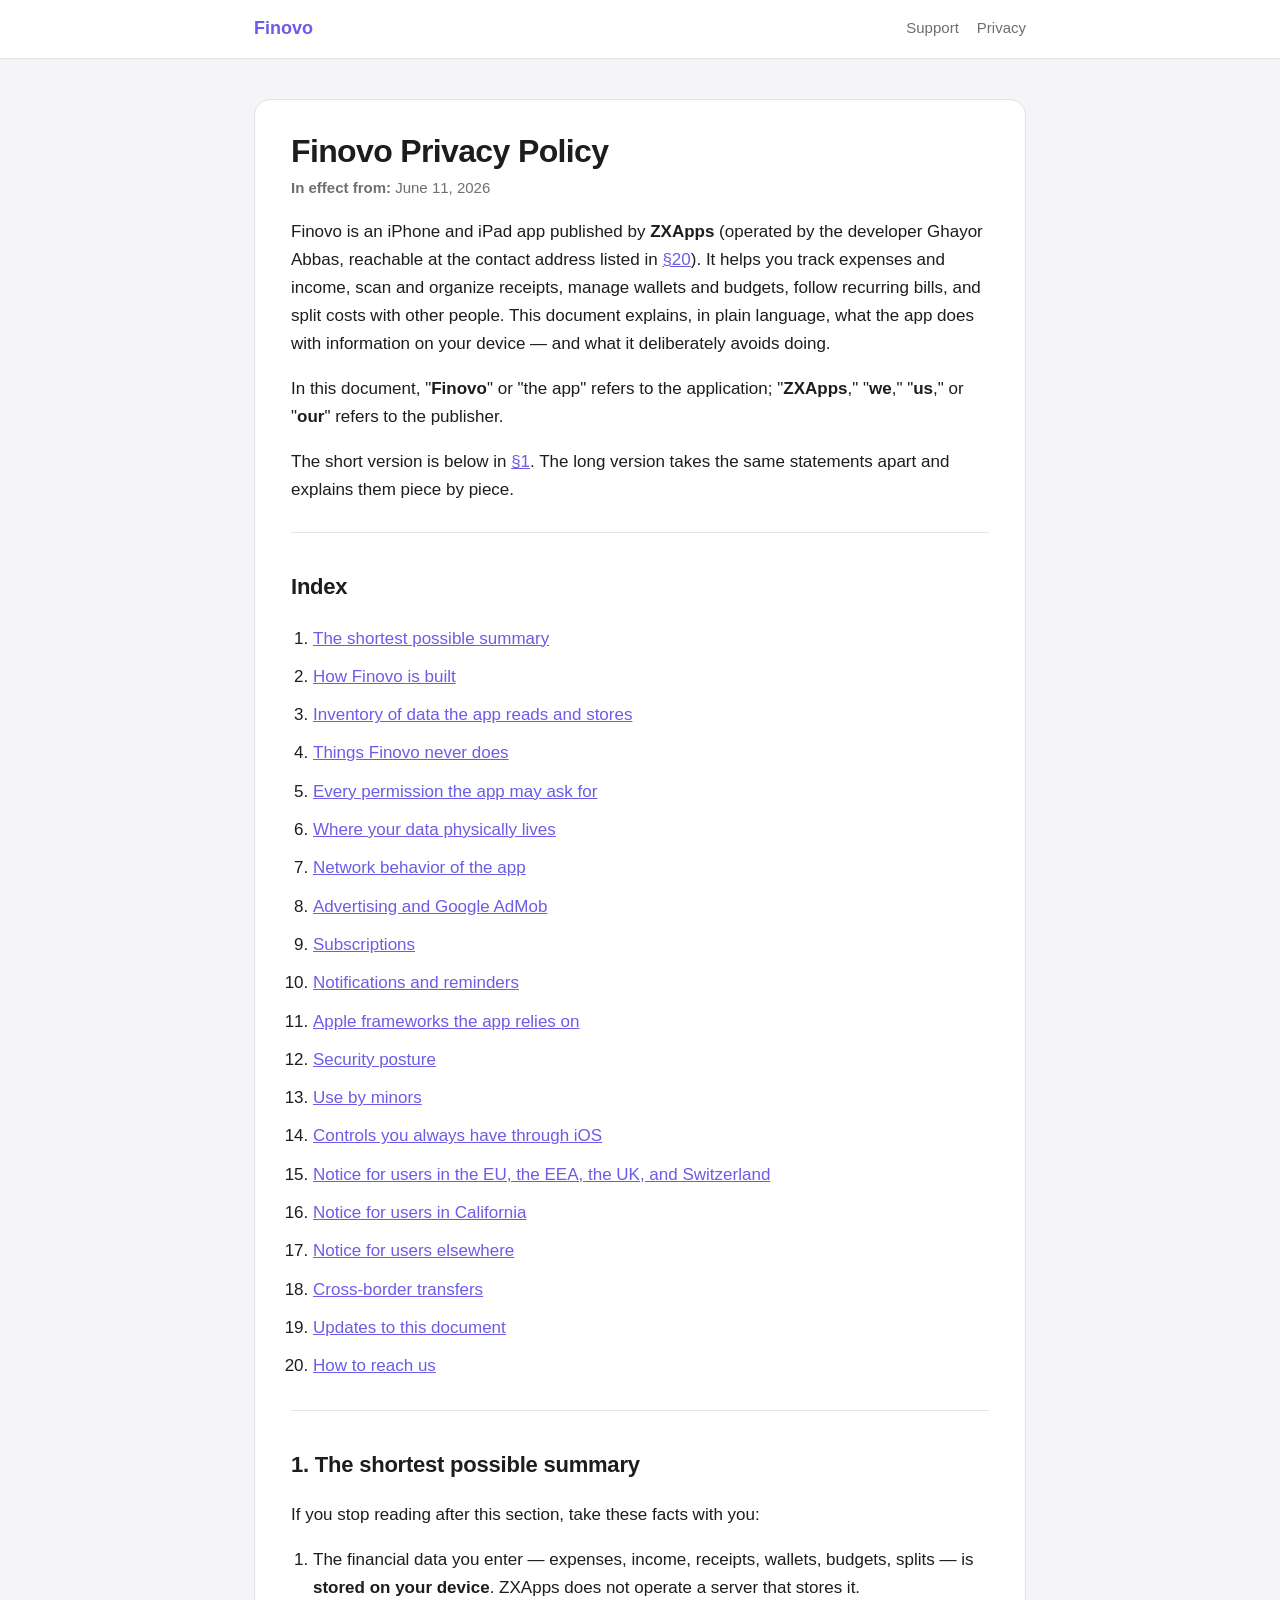
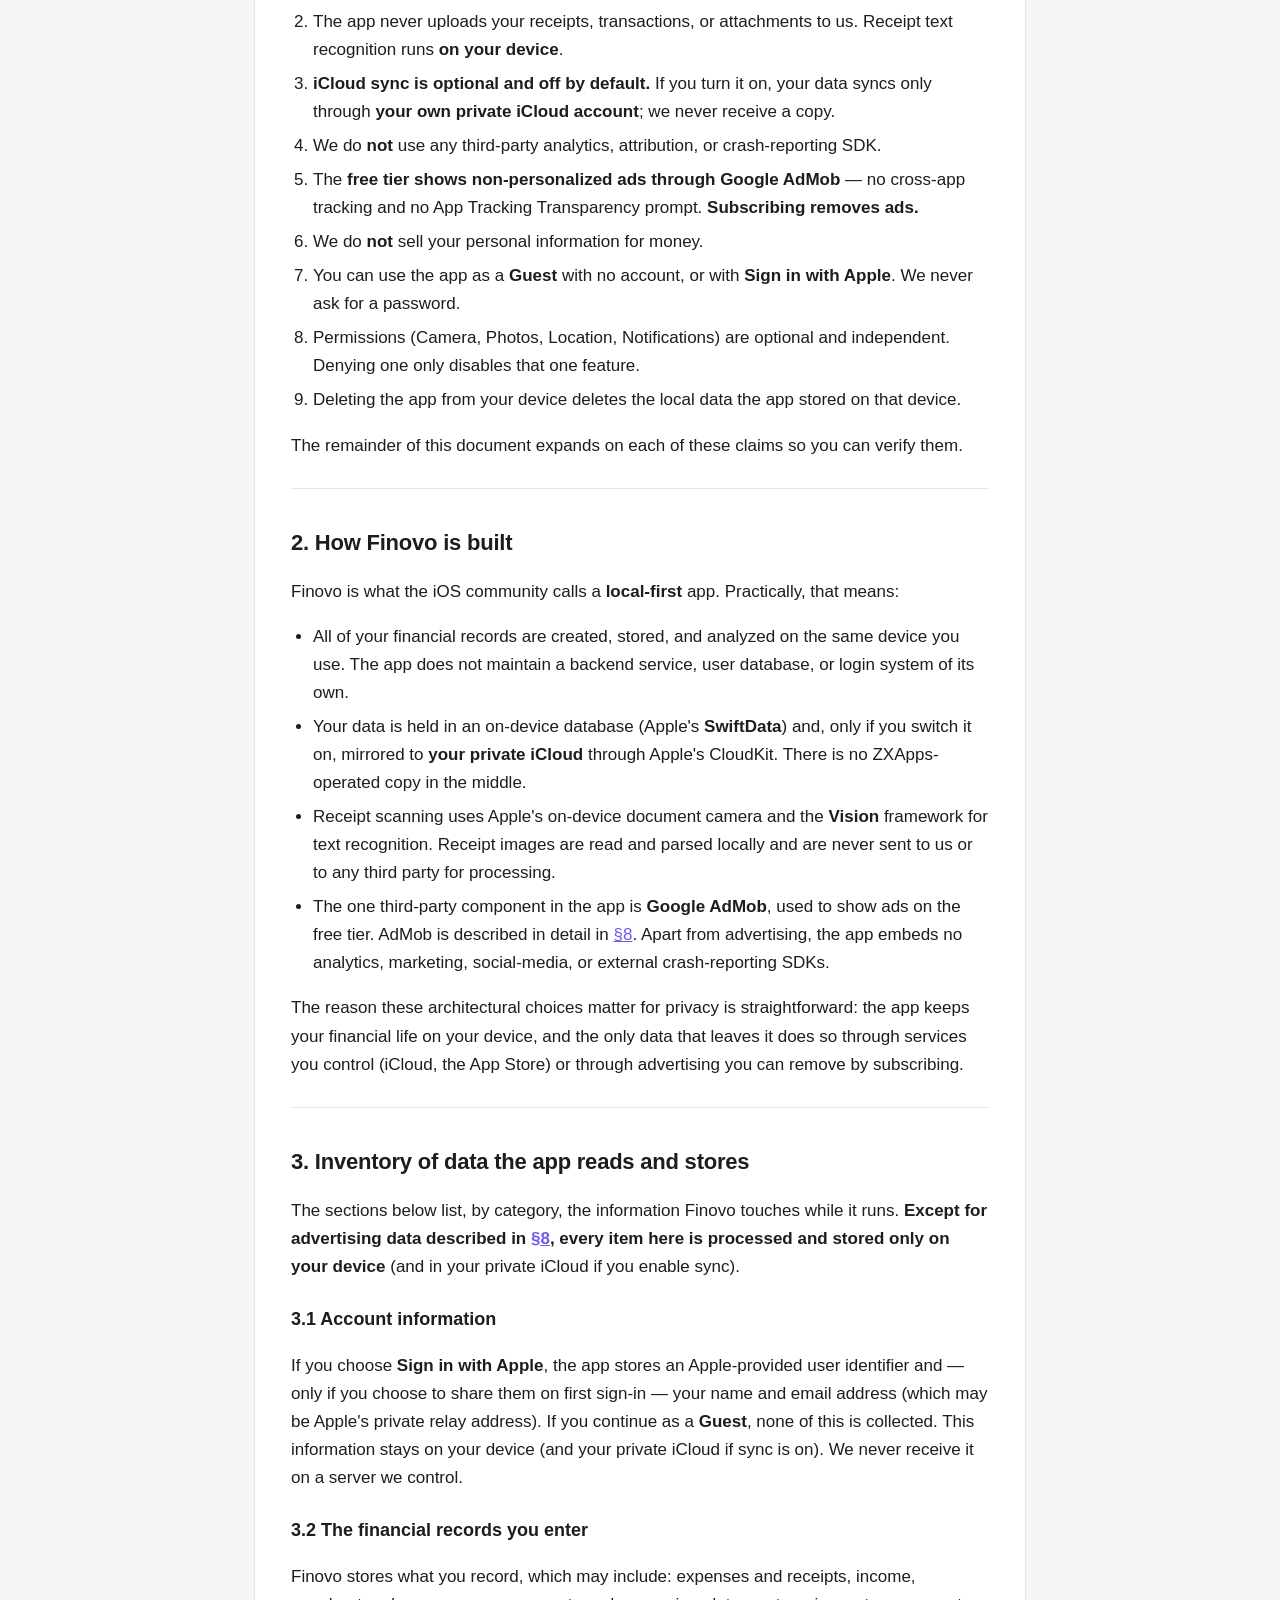
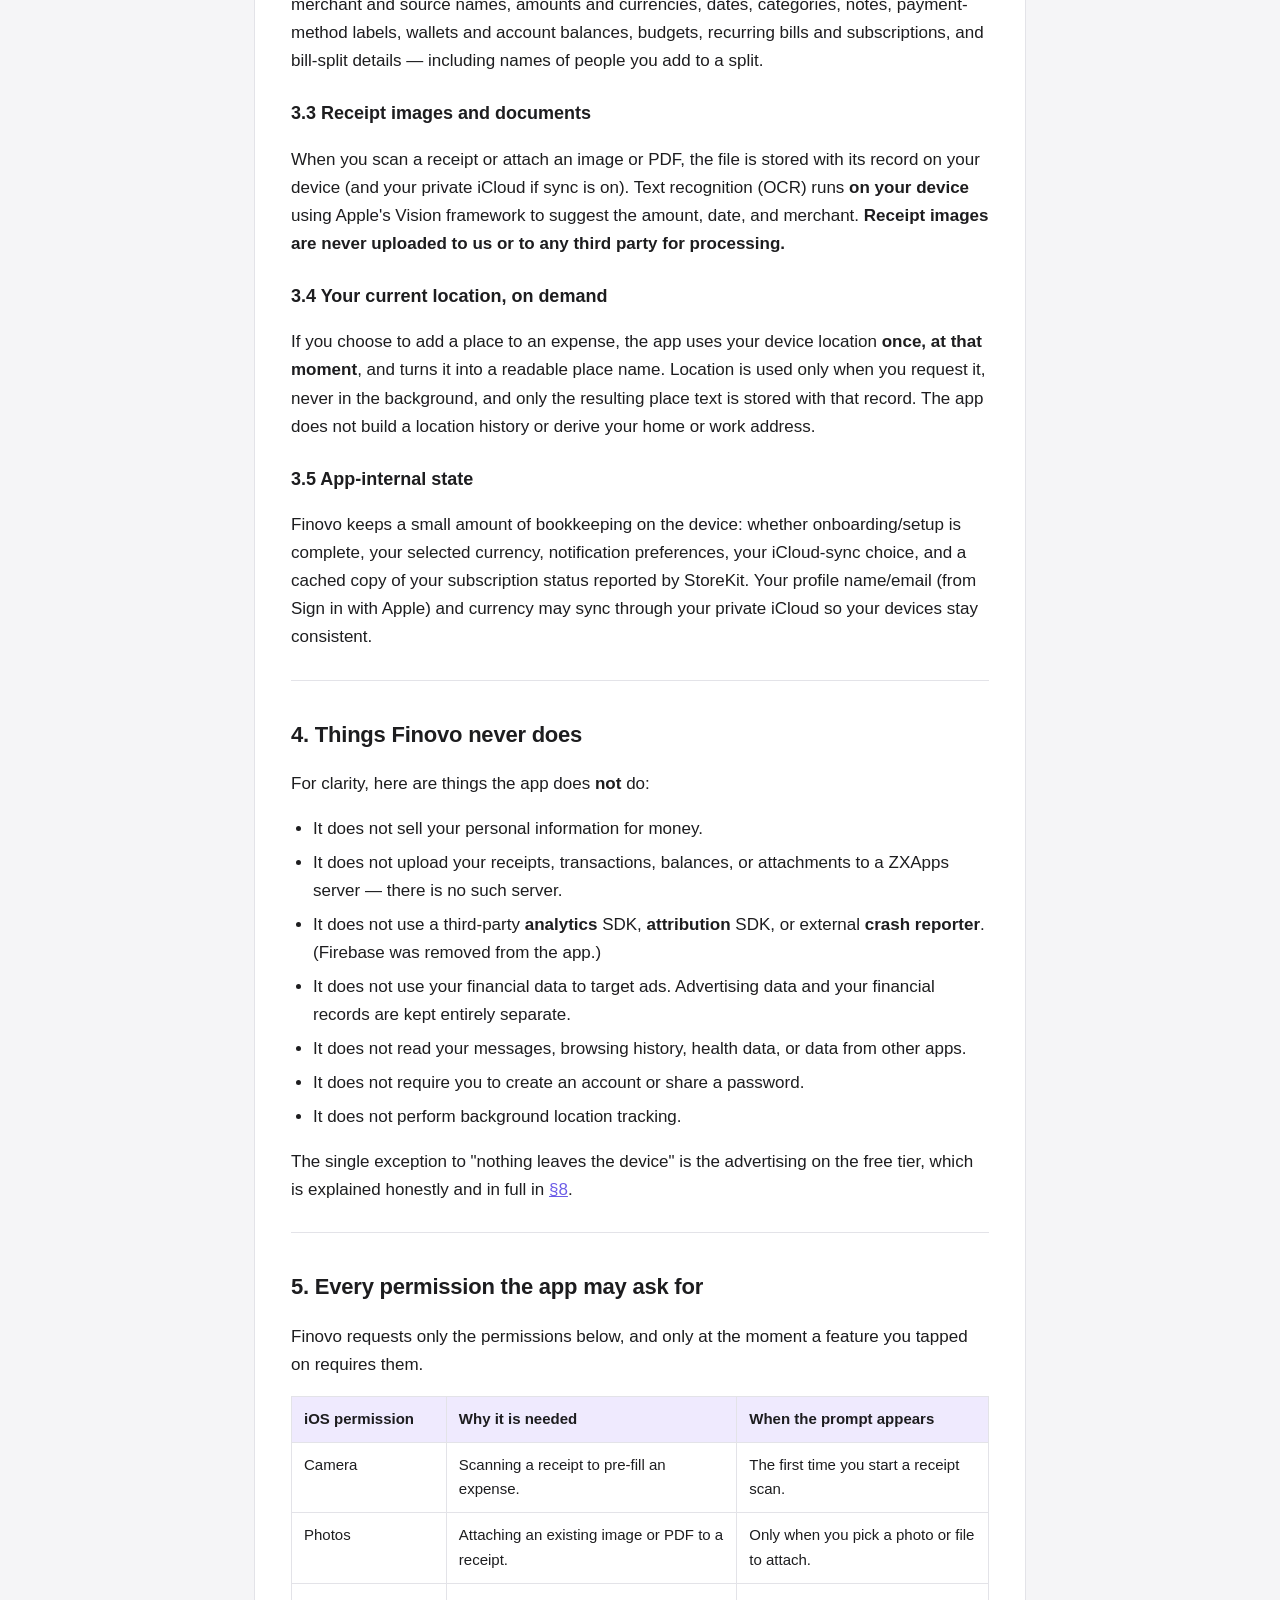
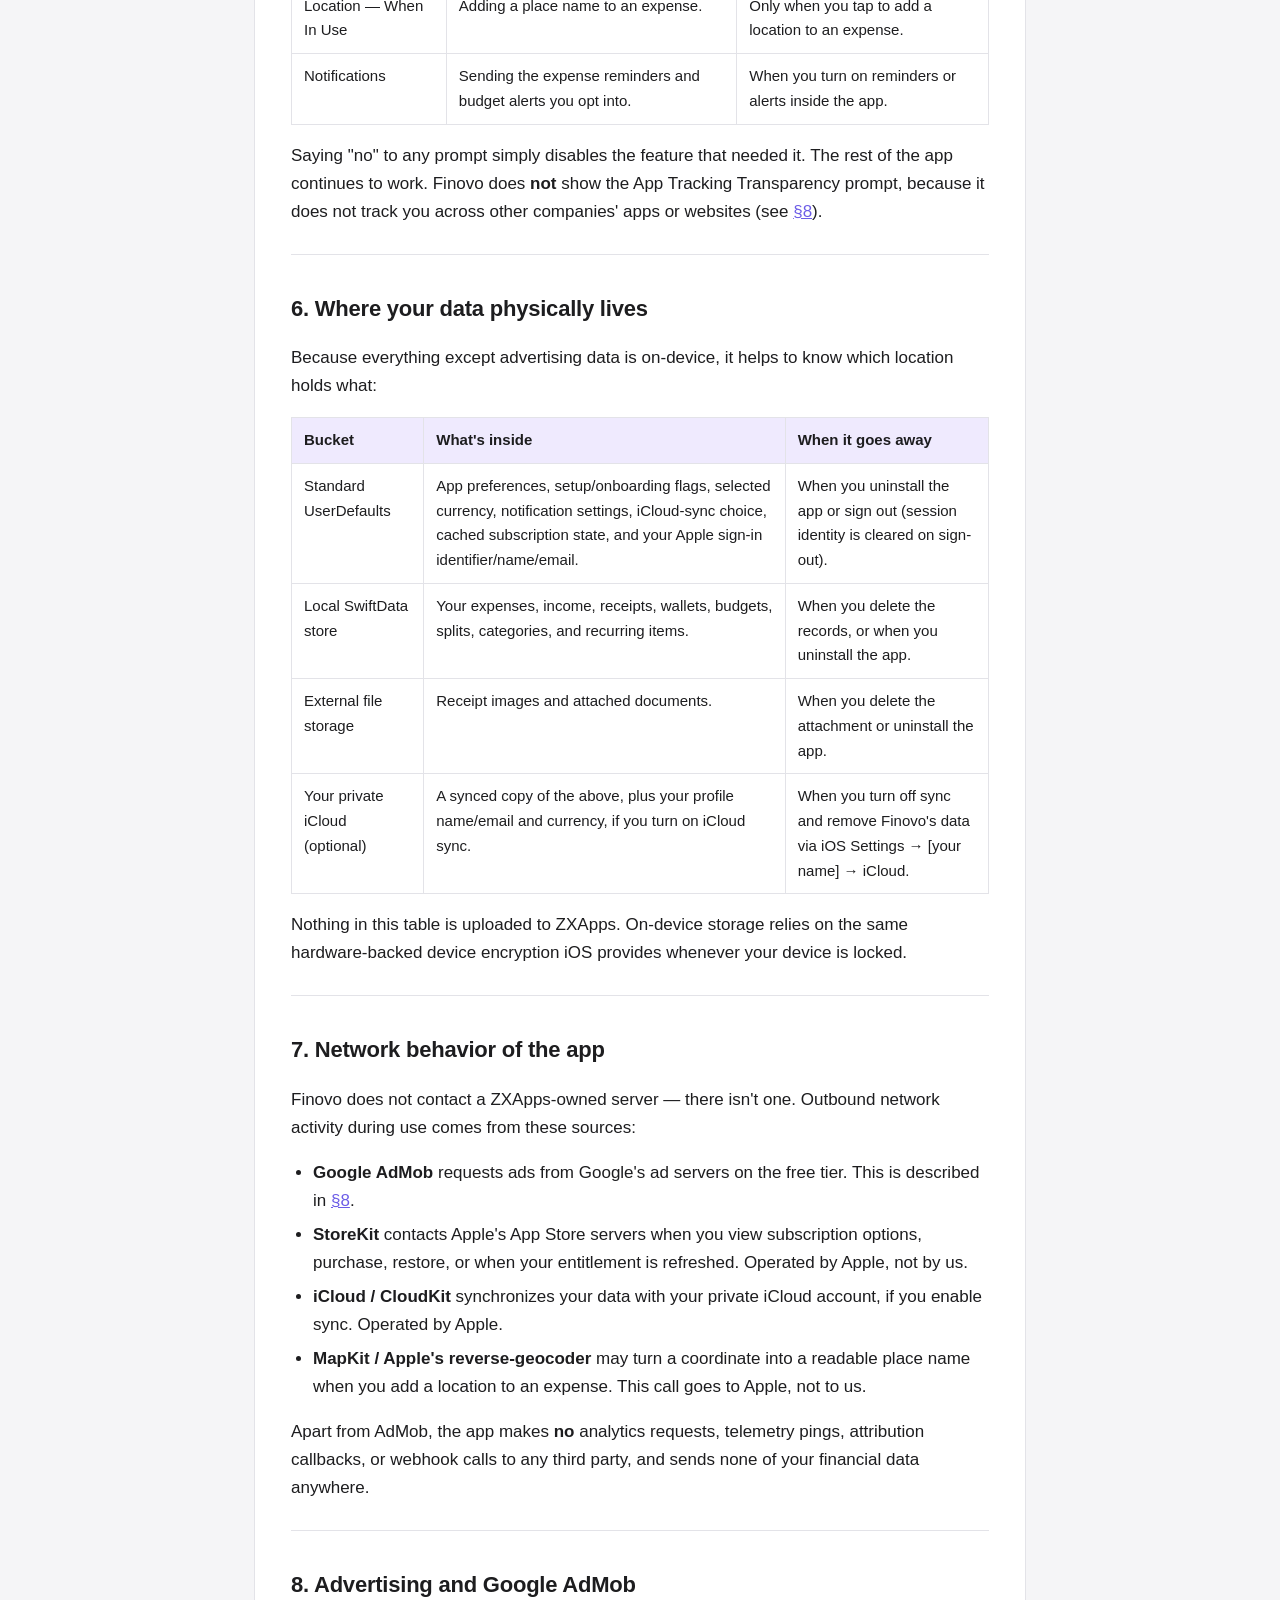
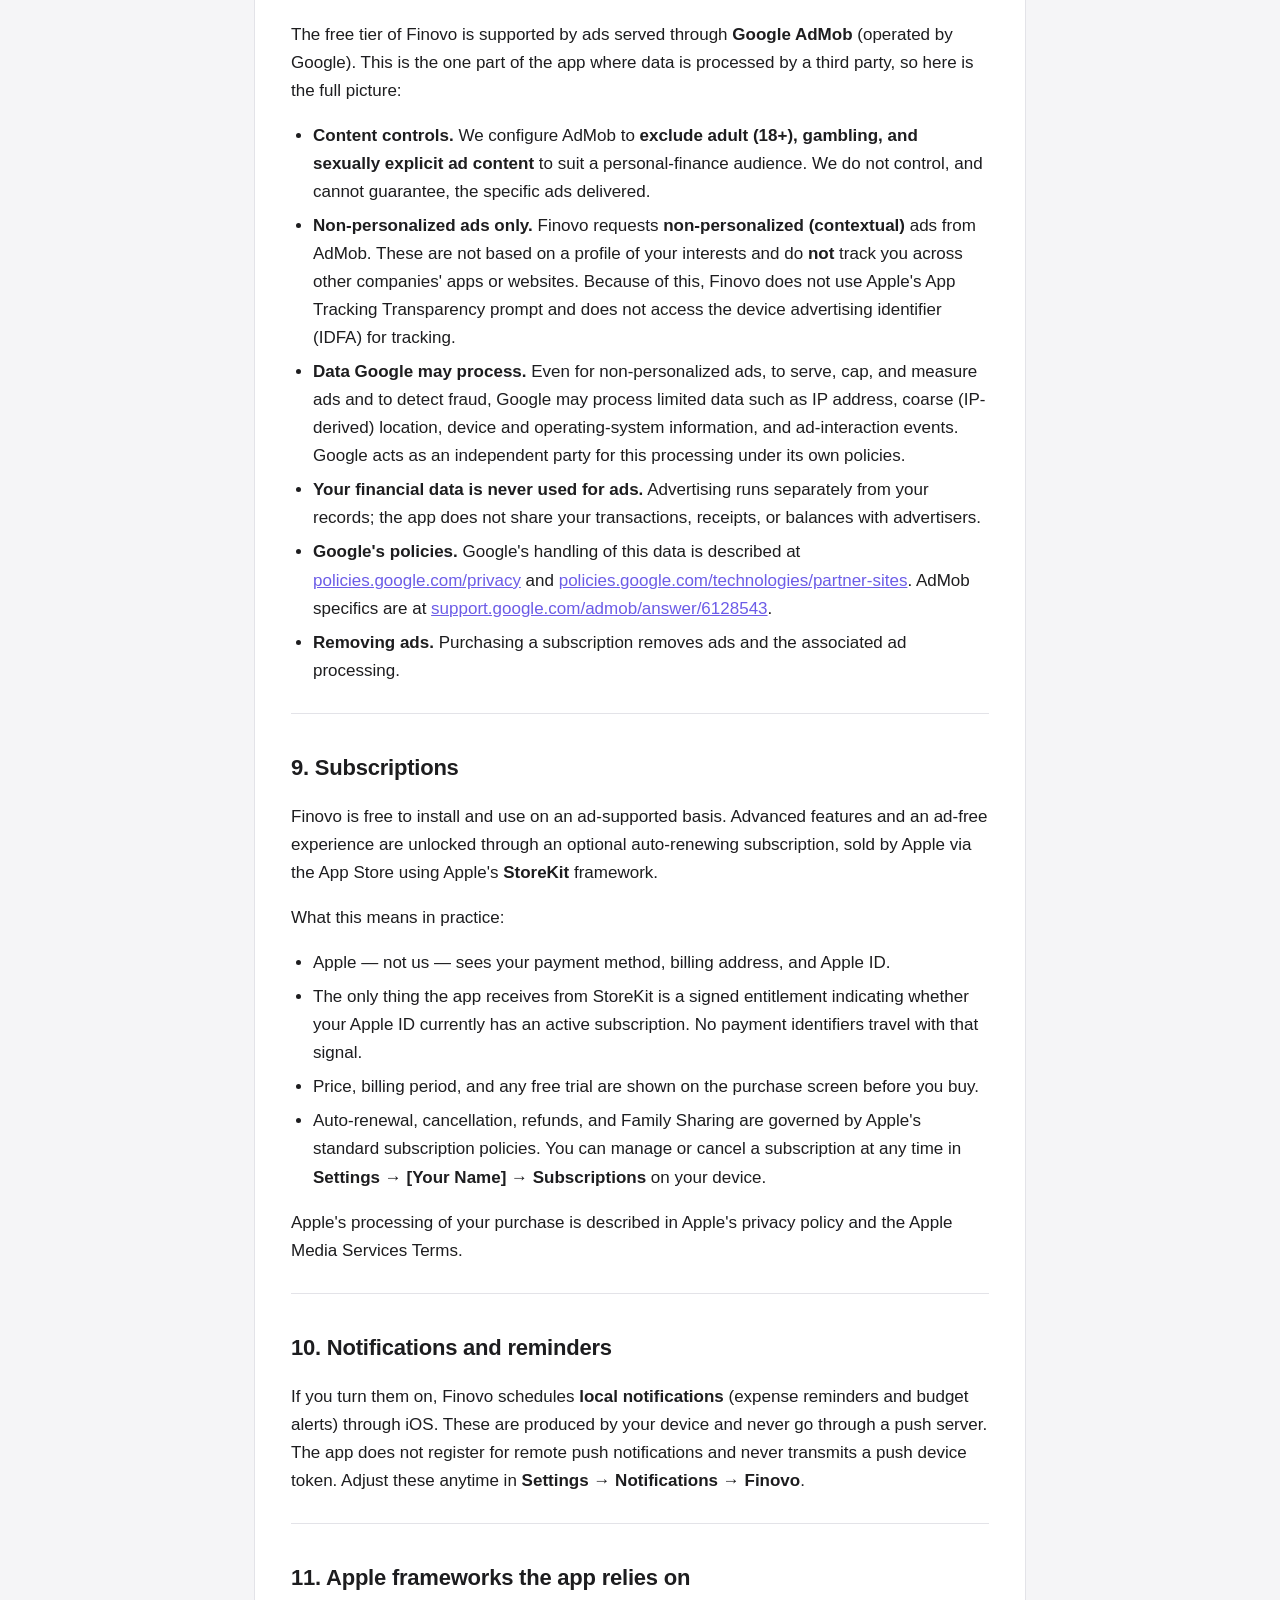
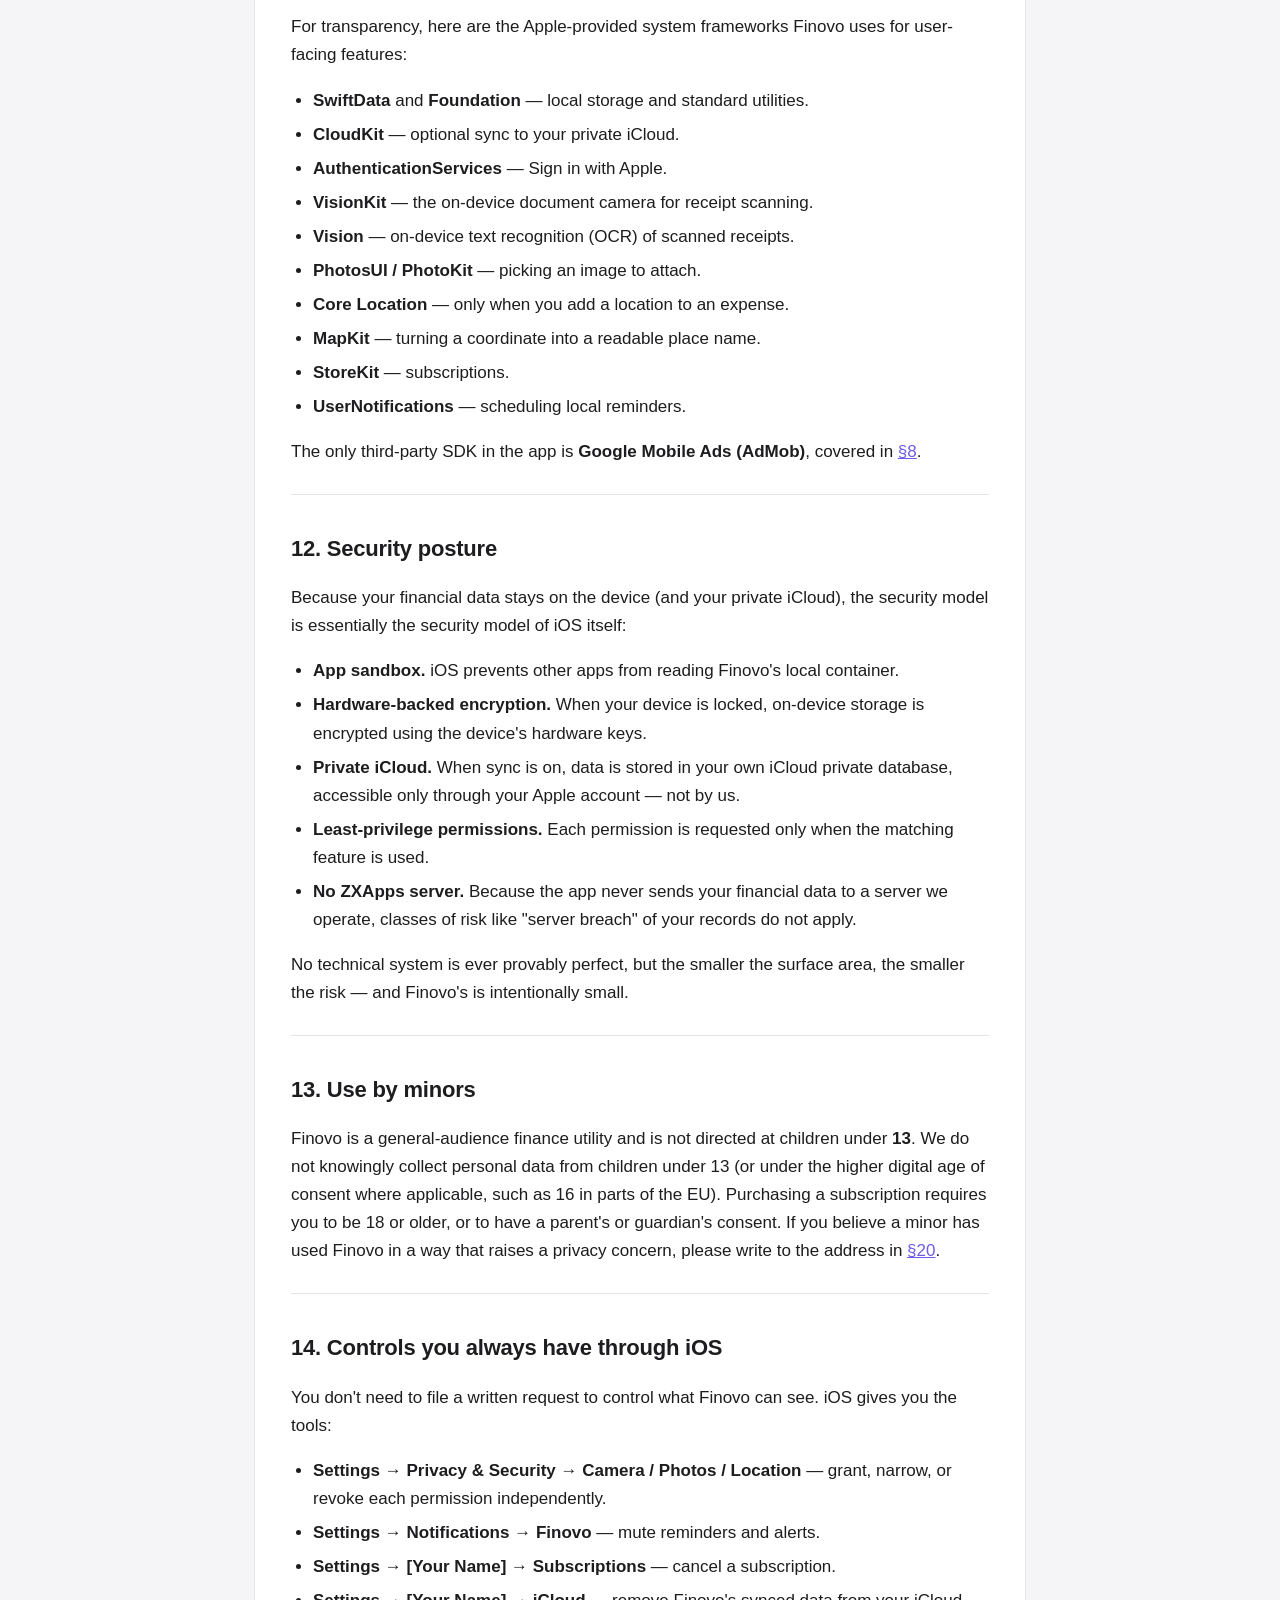
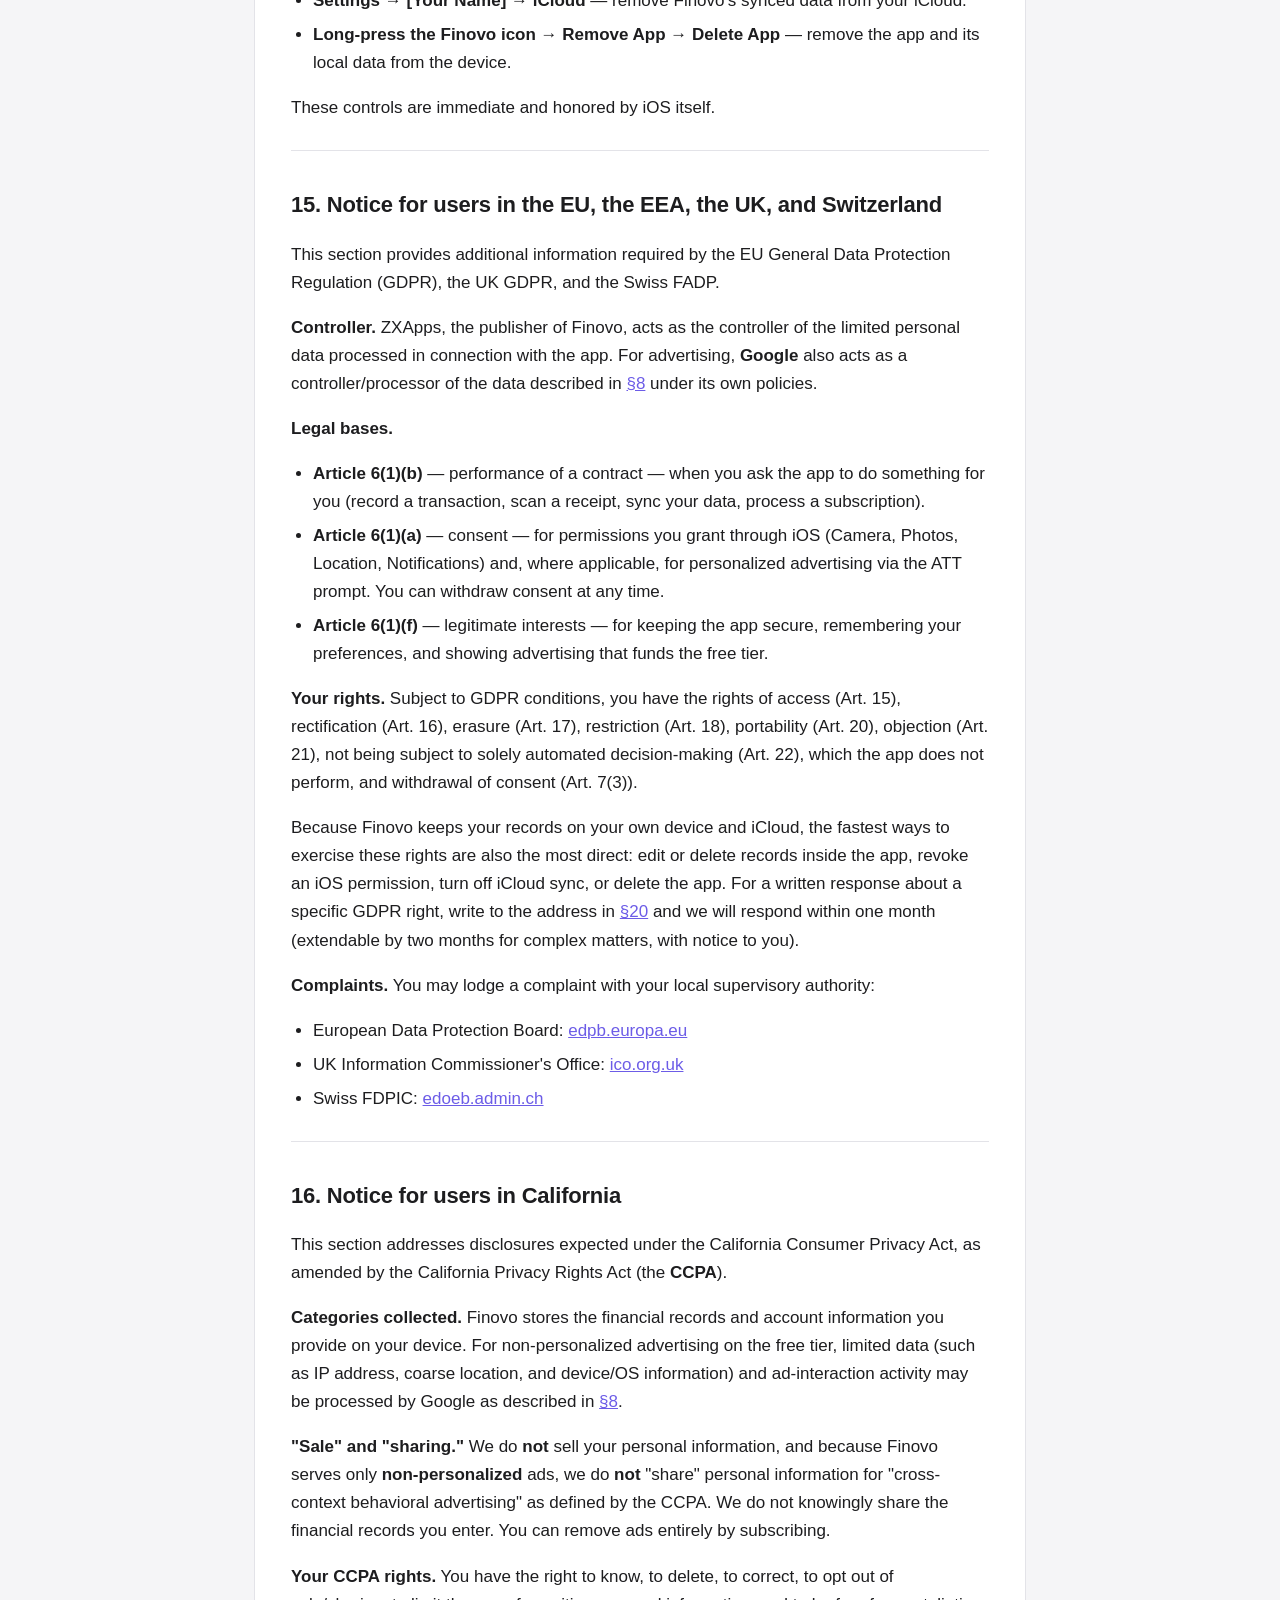
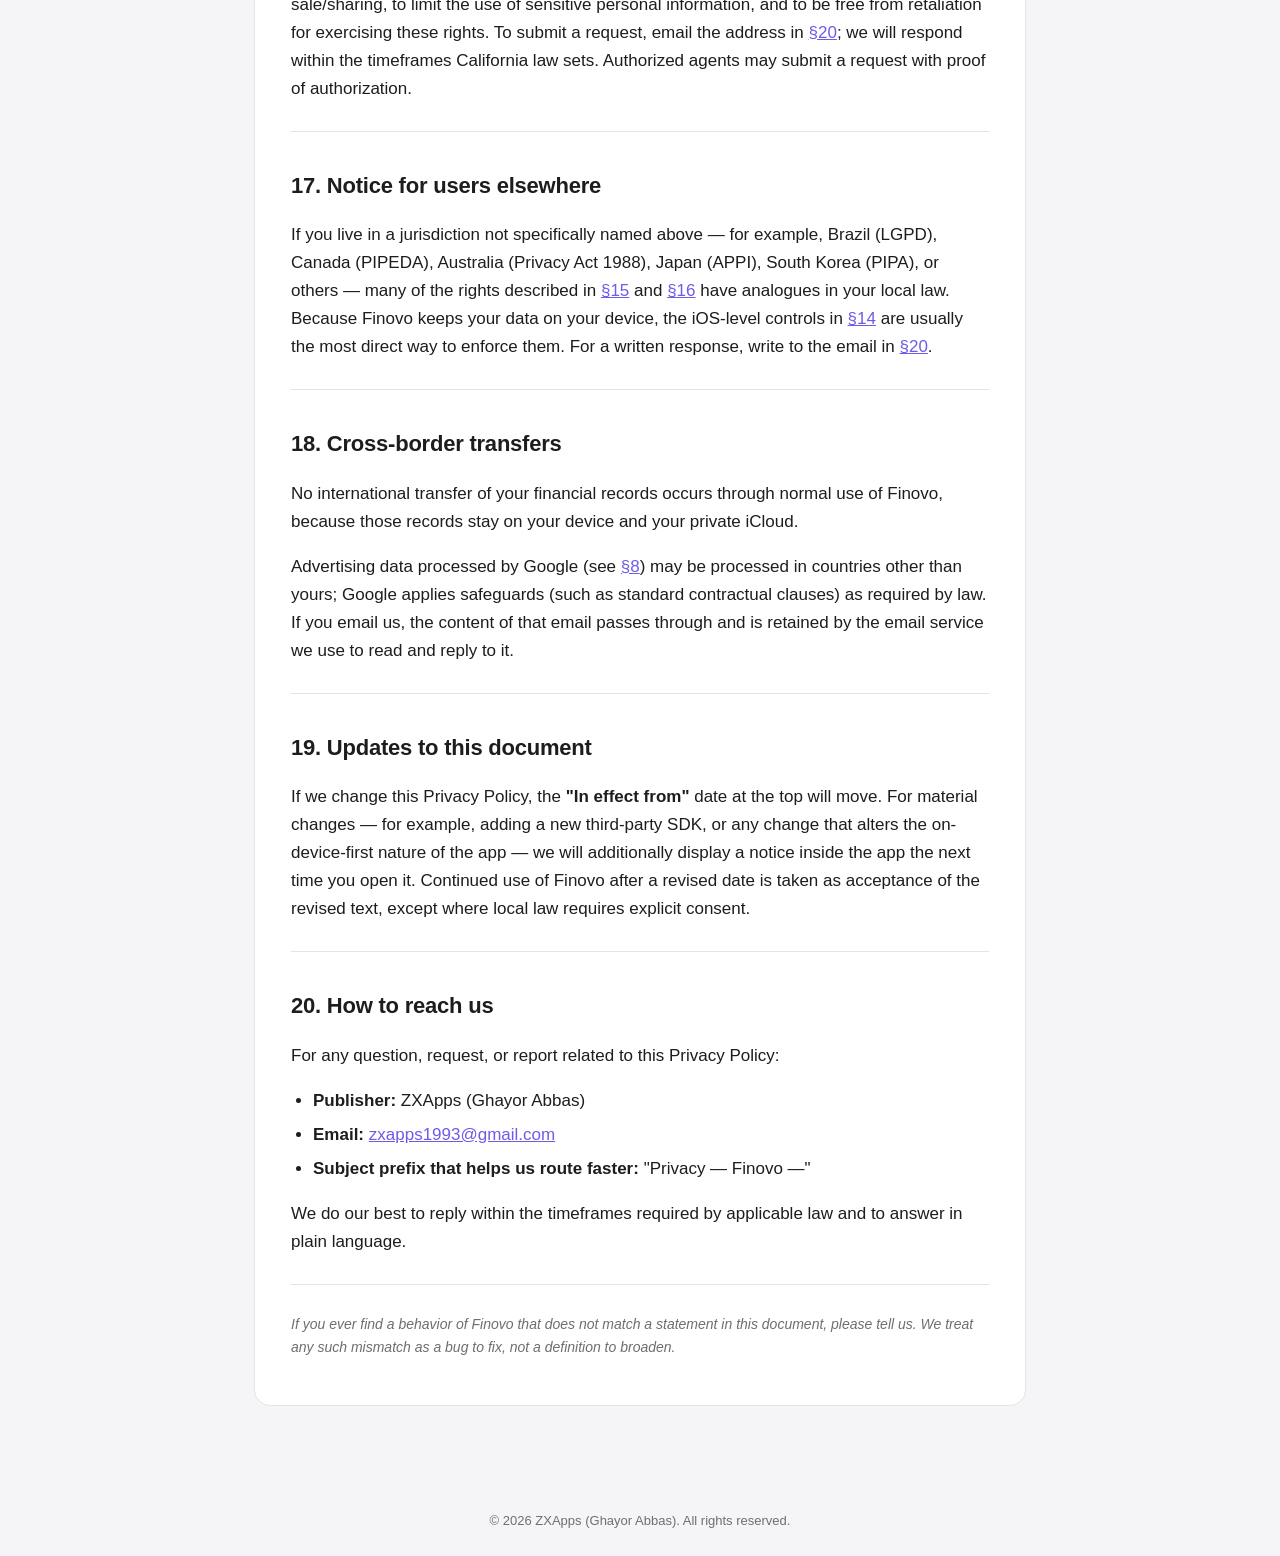
==== commit 94fc17a5: "oriacy updated" ====
--- a/docs/privacy.html
+++ b/docs/privacy.html
@@ -64,7 +64,7 @@
                 <li>The app never uploads your receipts, transactions, or attachments to us. Receipt text recognition runs <strong>on your device</strong>.</li>
                 <li><strong>iCloud sync is optional and off by default.</strong> If you turn it on, your data syncs only through <strong>your own private iCloud account</strong>; we never receive a copy.</li>
                 <li>We do <strong>not</strong> use any third-party analytics, attribution, or crash-reporting SDK.</li>
-                <li>The <strong>free tier shows ads through Google AdMob</strong>, which involves limited data processing by Google. <strong>Subscribing removes ads.</strong></li>
+                <li>The <strong>free tier shows non-personalized ads through Google AdMob</strong> — no cross-app tracking and no App Tracking Transparency prompt. <strong>Subscribing removes ads.</strong></li>
                 <li>We do <strong>not</strong> sell your personal information for money.</li>
                 <li>You can use the app as a <strong>Guest</strong> with no account, or with <strong>Sign in with Apple</strong>. We never ask for a password.</li>
                 <li>Permissions (Camera, Photos, Location, Notifications) are optional and independent. Denying one only disables that one feature.</li>
@@ -132,10 +132,9 @@
                     <tr><td>Photos</td><td>Attaching an existing image or PDF to a receipt.</td><td>Only when you pick a photo or file to attach.</td></tr>
                     <tr><td>Location — When In Use</td><td>Adding a place name to an expense.</td><td>Only when you tap to add a location to an expense.</td></tr>
                     <tr><td>Notifications</td><td>Sending the expense reminders and budget alerts you opt into.</td><td>When you turn on reminders or alerts inside the app.</td></tr>
-                    <tr><td>Tracking (App Tracking Transparency)</td><td>Permission for personalized ads, if personalized advertising is enabled.</td><td>Shown by iOS for personalized advertising; see <a href="#8-advertising-and-google-admob">§8</a>.</td></tr>
                 </tbody>
             </table>
-            <p>Saying "no" to any prompt simply disables the feature that needed it (and, for tracking, results in non-personalized ads). The rest of the app continues to work.</p>
+            <p>Saying "no" to any prompt simply disables the feature that needed it. The rest of the app continues to work. Finovo does <strong>not</strong> show the App Tracking Transparency prompt, because it does not track you across other companies' apps or websites (see <a href="#8-advertising-and-google-admob">§8</a>).</p>
 
             <hr>
 
@@ -172,9 +171,9 @@
             <p>The free tier of Finovo is supported by ads served through <strong>Google AdMob</strong> (operated by Google). This is the one part of the app where data is processed by a third party, so here is the full picture:</p>
             <ul>
                 <li><strong>Content controls.</strong> We configure AdMob to <strong>exclude adult (18+), gambling, and sexually explicit ad content</strong> to suit a personal-finance audience. We do not control, and cannot guarantee, the specific ads delivered.</li>
-                <li><strong>Data Google may process.</strong> To serve, cap, and measure ads and to detect fraud, Google and its ad-technology partners may process a device advertising identifier, IP address, coarse (IP-derived) location, device and operating-system information, and ad-interaction events. Google acts as an independent party for this processing under its own policies.</li>
+                <li><strong>Non-personalized ads only.</strong> Finovo requests <strong>non-personalized (contextual)</strong> ads from AdMob. These are not based on a profile of your interests and do <strong>not</strong> track you across other companies' apps or websites. Because of this, Finovo does not use Apple's App Tracking Transparency prompt and does not access the device advertising identifier (IDFA) for tracking.</li>
+                <li><strong>Data Google may process.</strong> Even for non-personalized ads, to serve, cap, and measure ads and to detect fraud, Google may process limited data such as IP address, coarse (IP-derived) location, device and operating-system information, and ad-interaction events. Google acts as an independent party for this processing under its own policies.</li>
                 <li><strong>Your financial data is never used for ads.</strong> Advertising runs separately from your records; the app does not share your transactions, receipts, or balances with advertisers.</li>
-                <li><strong>Personalized vs. non-personalized ads and App Tracking Transparency.</strong> If personalized advertising is enabled, iOS will show Apple's <strong>App Tracking Transparency (ATT)</strong> prompt asking your permission to track. If you <strong>deny</strong> (or if only non-personalized ads are used), you will see <strong>non-personalized/contextual</strong> ads, which use limited data for frequency capping and measurement but not for cross-app tracking. You can change this anytime in <strong>Settings &rarr; Privacy &amp; Security &rarr; Tracking</strong> and <strong>&rarr; Apple Advertising</strong>.</li>
                 <li><strong>Google's policies.</strong> Google's handling of this data is described at <a href="https://policies.google.com/privacy">policies.google.com/privacy</a> and <a href="https://policies.google.com/technologies/partner-sites">policies.google.com/technologies/partner-sites</a>. AdMob specifics are at <a href="https://support.google.com/admob/answer/6128543">support.google.com/admob/answer/6128543</a>.</li>
                 <li><strong>Removing ads.</strong> Purchasing a subscription removes ads and the associated ad processing.</li>
             </ul>
@@ -239,7 +238,6 @@
             <p>You don't need to file a written request to control what Finovo can see. iOS gives you the tools:</p>
             <ul>
                 <li><strong>Settings &rarr; Privacy &amp; Security &rarr; Camera / Photos / Location</strong> — grant, narrow, or revoke each permission independently.</li>
-                <li><strong>Settings &rarr; Privacy &amp; Security &rarr; Tracking</strong> and <strong>&rarr; Apple Advertising</strong> — control ad tracking and personalization.</li>
                 <li><strong>Settings &rarr; Notifications &rarr; Finovo</strong> — mute reminders and alerts.</li>
                 <li><strong>Settings &rarr; [Your Name] &rarr; Subscriptions</strong> — cancel a subscription.</li>
                 <li><strong>Settings &rarr; [Your Name] &rarr; iCloud</strong> — remove Finovo's synced data from your iCloud.</li>
@@ -271,8 +269,8 @@
 
             <h2 id="16-notice-for-users-in-california">16. Notice for users in California</h2>
             <p>This section addresses disclosures expected under the California Consumer Privacy Act, as amended by the California Privacy Rights Act (the <strong>CCPA</strong>).</p>
-            <p><strong>Categories collected.</strong> Finovo stores the financial records and account information you provide on your device. For advertising on the free tier, identifiers (such as a device advertising identifier and IP address) and internet/network activity may be processed by Google as described in <a href="#8-advertising-and-google-admob">§8</a>.</p>
-            <p><strong>"Sale" and "sharing."</strong> We do <strong>not</strong> sell your personal information for money. However, the use of <strong>personalized advertising</strong> may be considered "sharing" of identifiers for "cross-context behavioral advertising" under the CCPA. <strong>You can opt out</strong> by declining the ATT prompt, using <strong>Settings &rarr; Privacy &amp; Security &rarr; Tracking / Apple Advertising</strong>, or by subscribing to remove ads. We do not knowingly share the financial records you enter.</p>
+            <p><strong>Categories collected.</strong> Finovo stores the financial records and account information you provide on your device. For non-personalized advertising on the free tier, limited data (such as IP address, coarse location, and device/OS information) and ad-interaction activity may be processed by Google as described in <a href="#8-advertising-and-google-admob">§8</a>.</p>
+            <p><strong>"Sale" and "sharing."</strong> We do <strong>not</strong> sell your personal information, and because Finovo serves only <strong>non-personalized</strong> ads, we do <strong>not</strong> "share" personal information for "cross-context behavioral advertising" as defined by the CCPA. We do not knowingly share the financial records you enter. You can remove ads entirely by subscribing.</p>
             <p><strong>Your CCPA rights.</strong> You have the right to know, to delete, to correct, to opt out of sale/sharing, to limit the use of sensitive personal information, and to be free from retaliation for exercising these rights. To submit a request, email the address in <a href="#20-how-to-reach-us">§20</a>; we will respond within the timeframes California law sets. Authorized agents may submit a request with proof of authorization.</p>
 
             <hr>
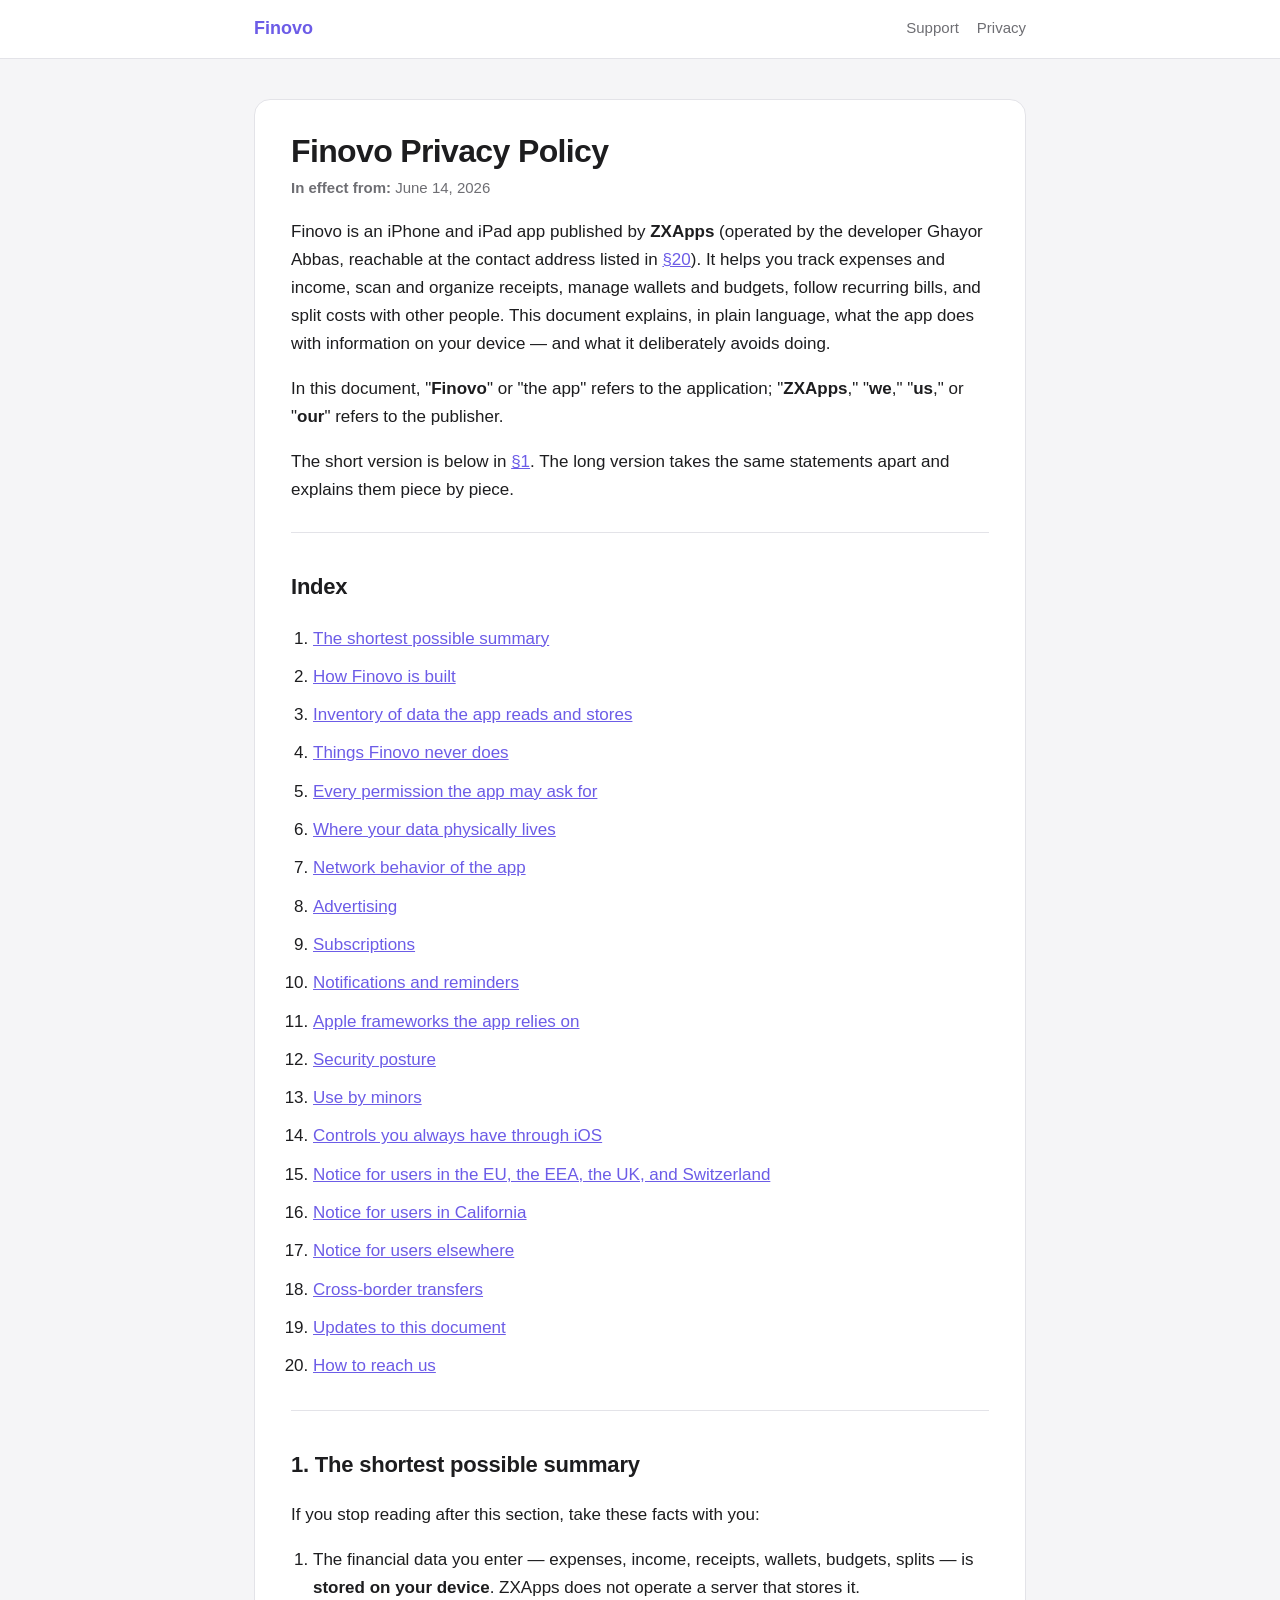
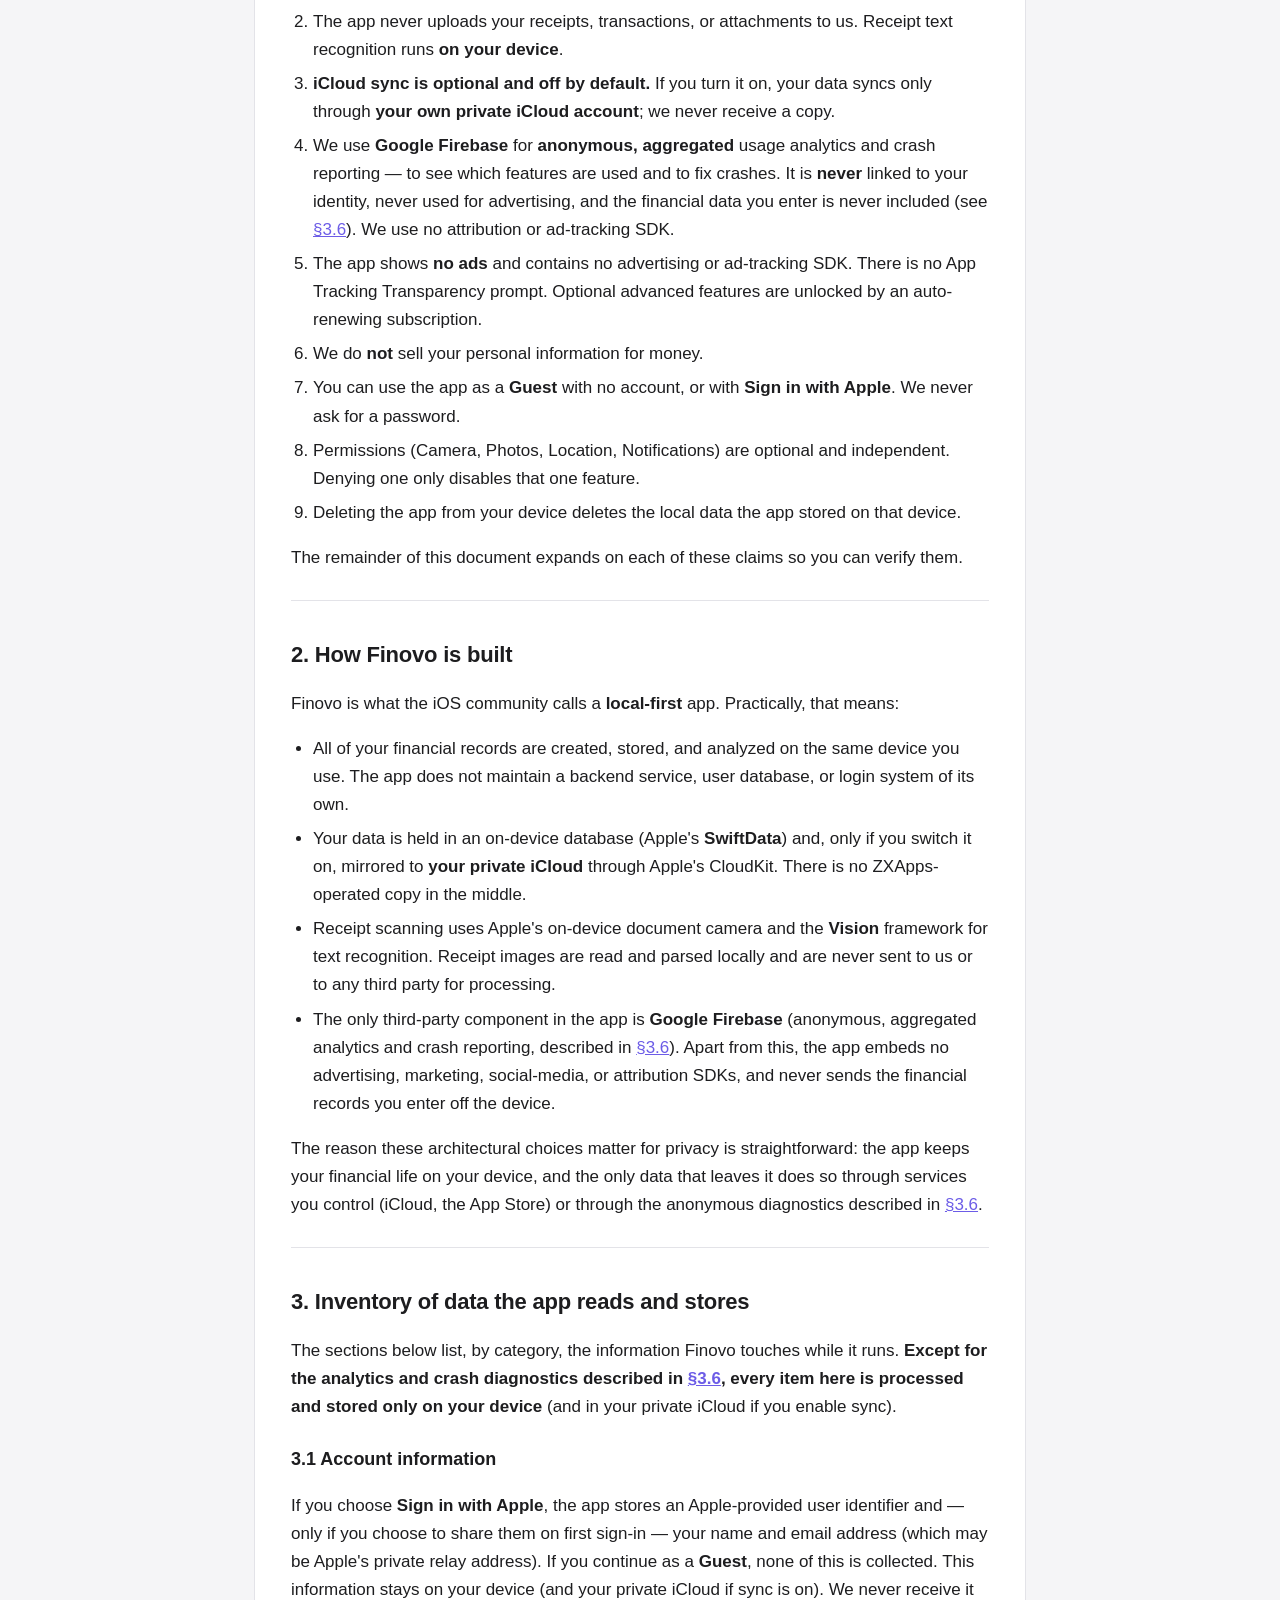
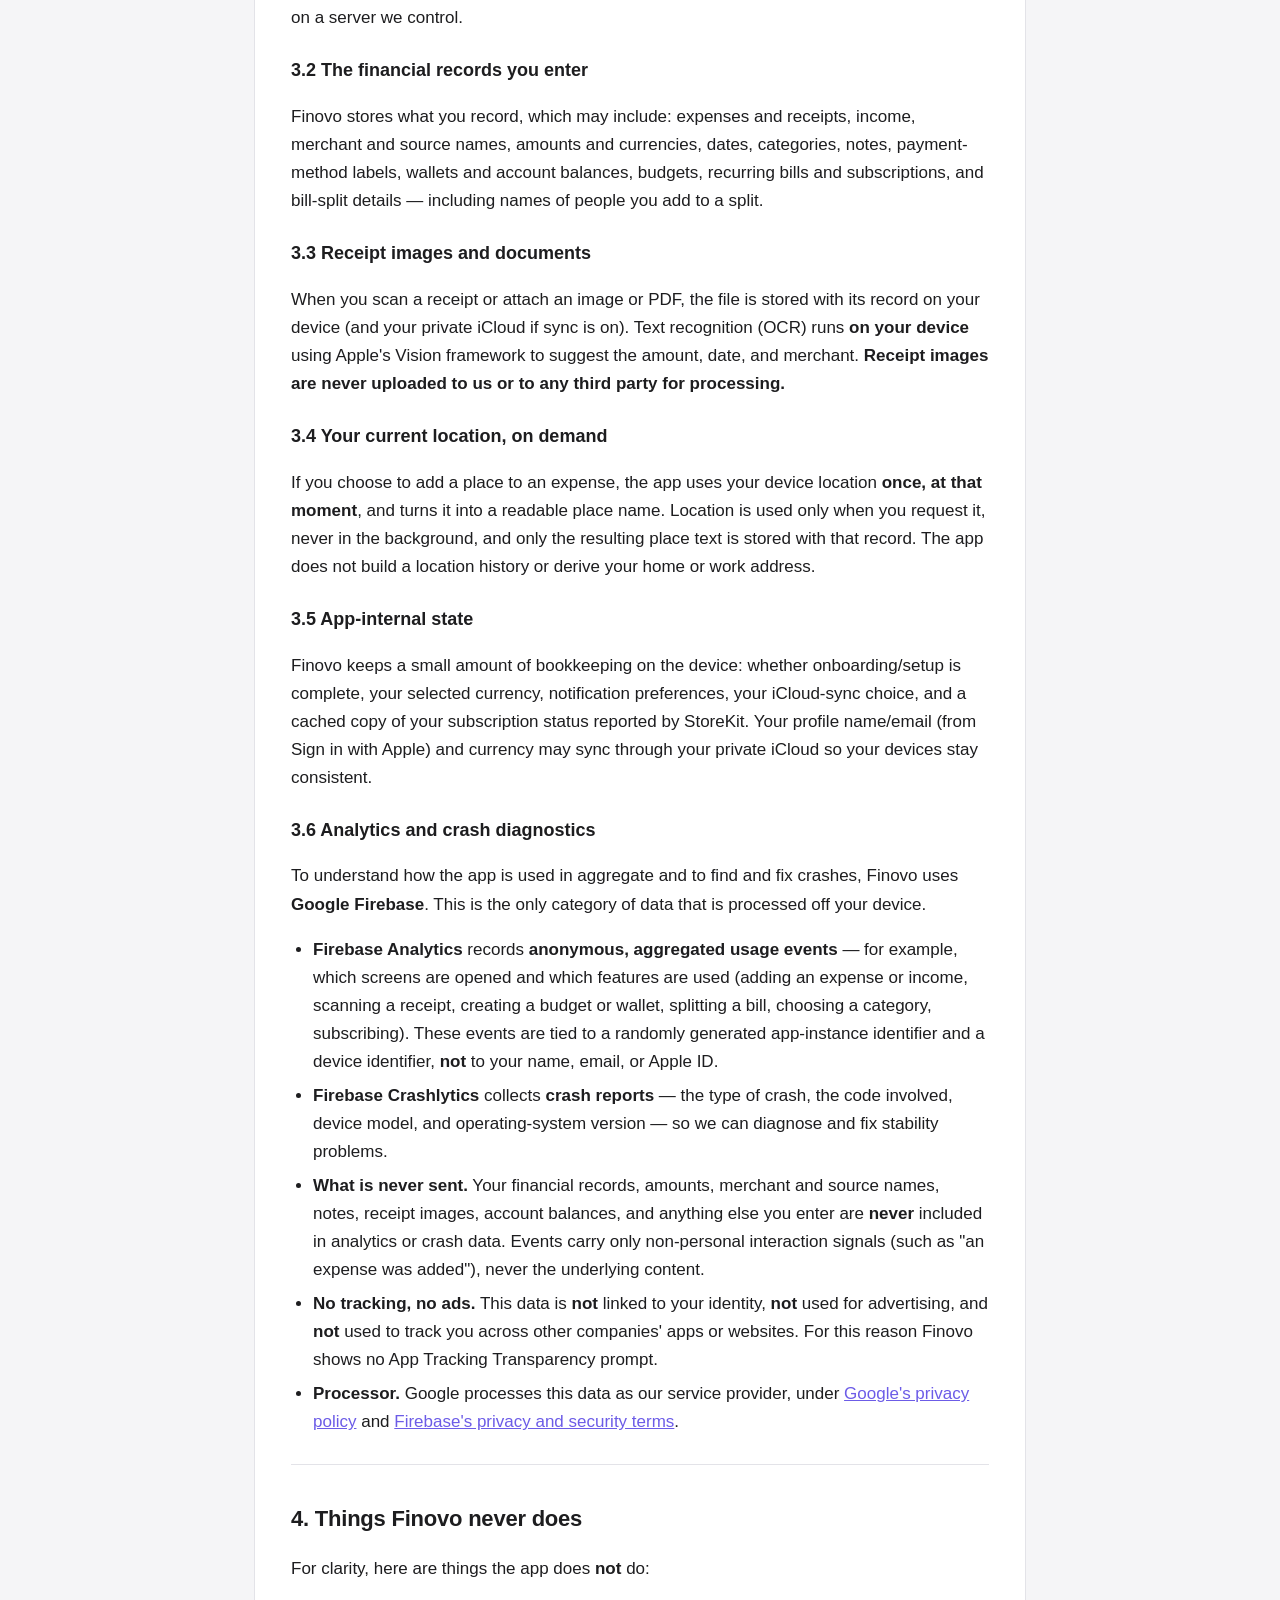
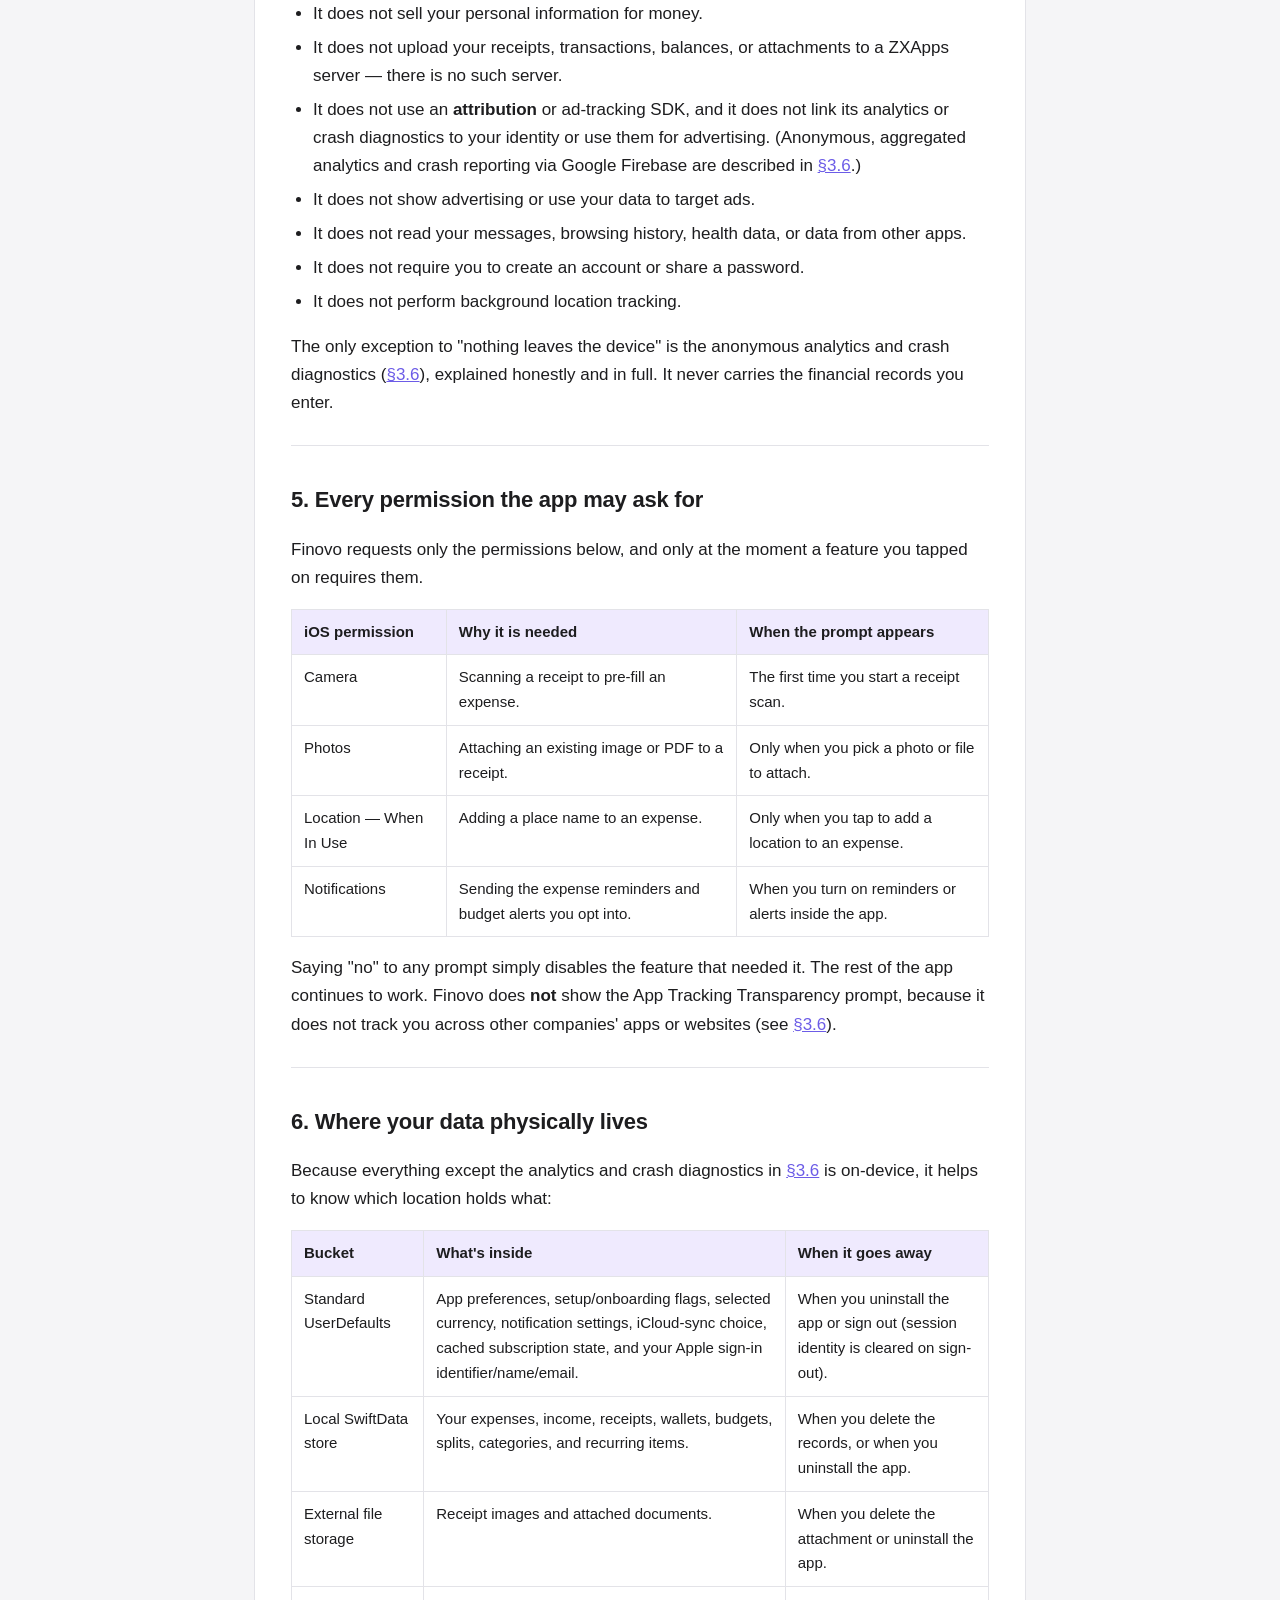
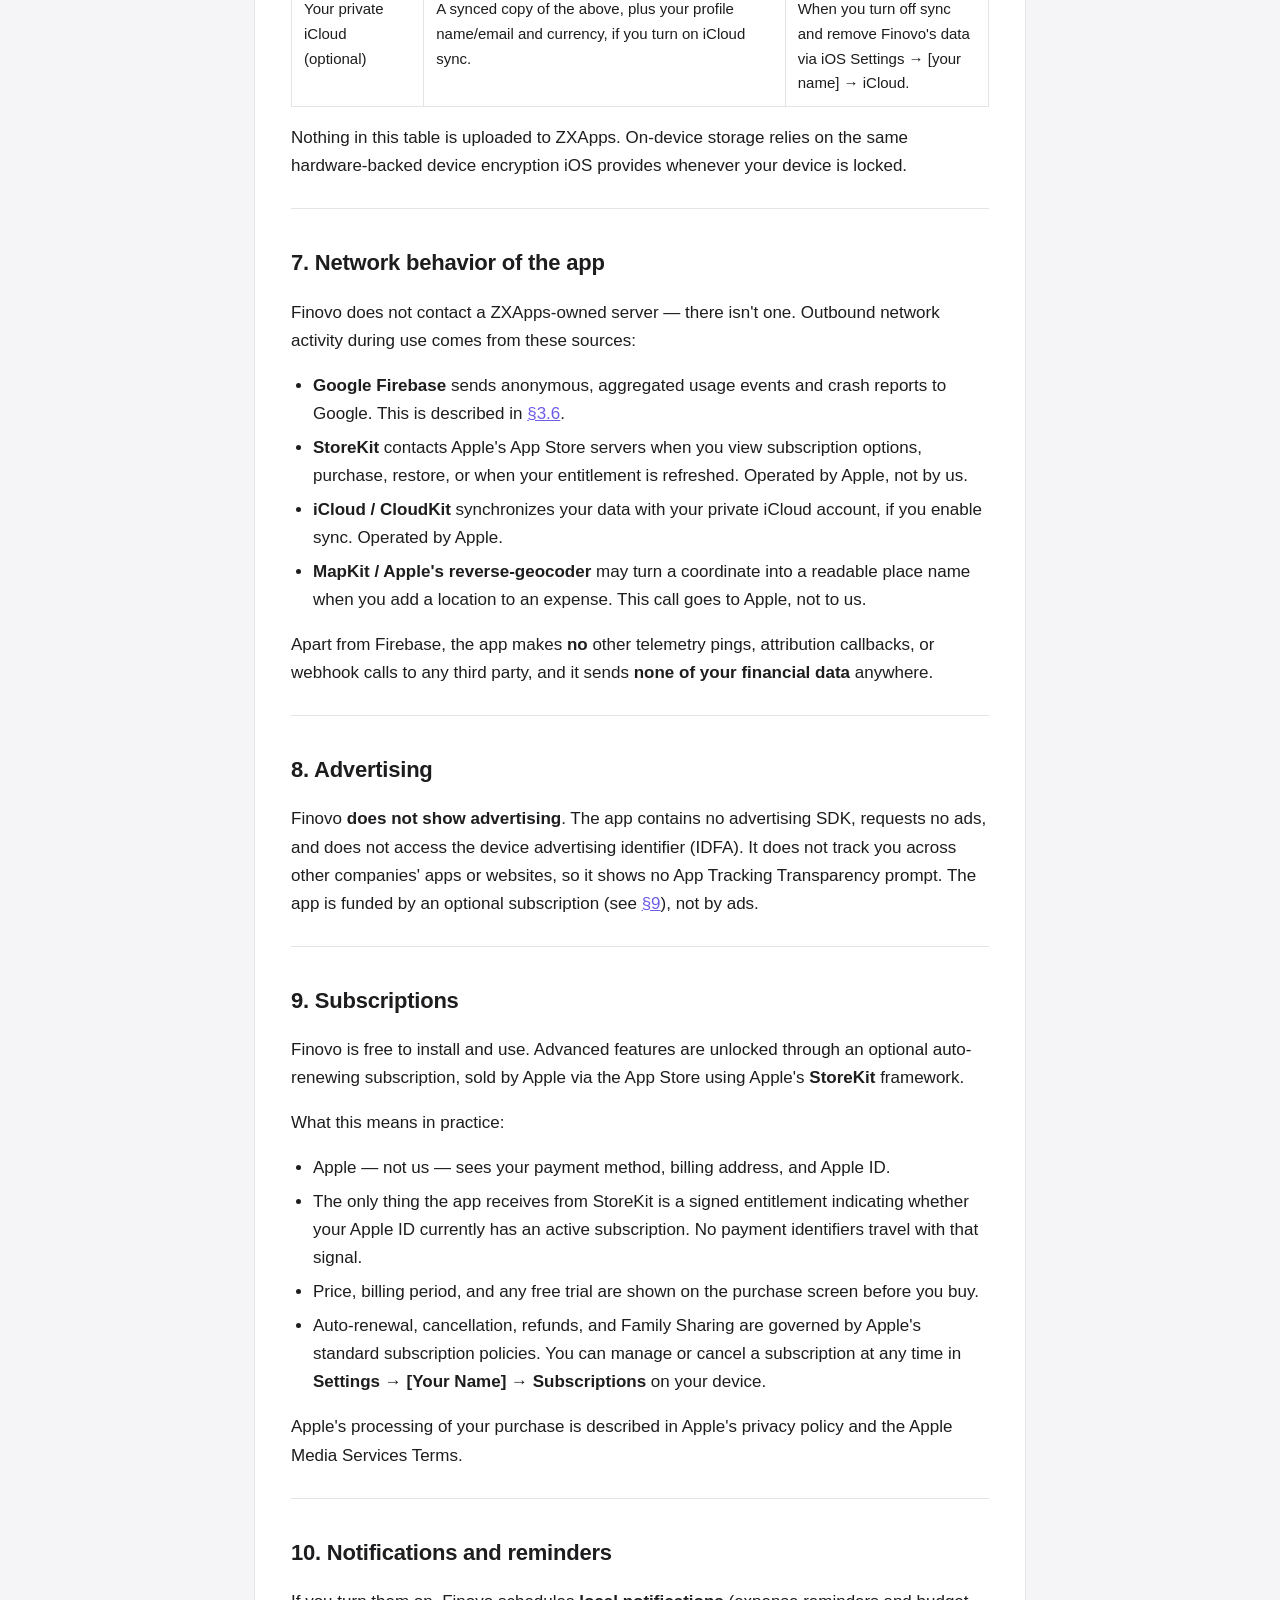
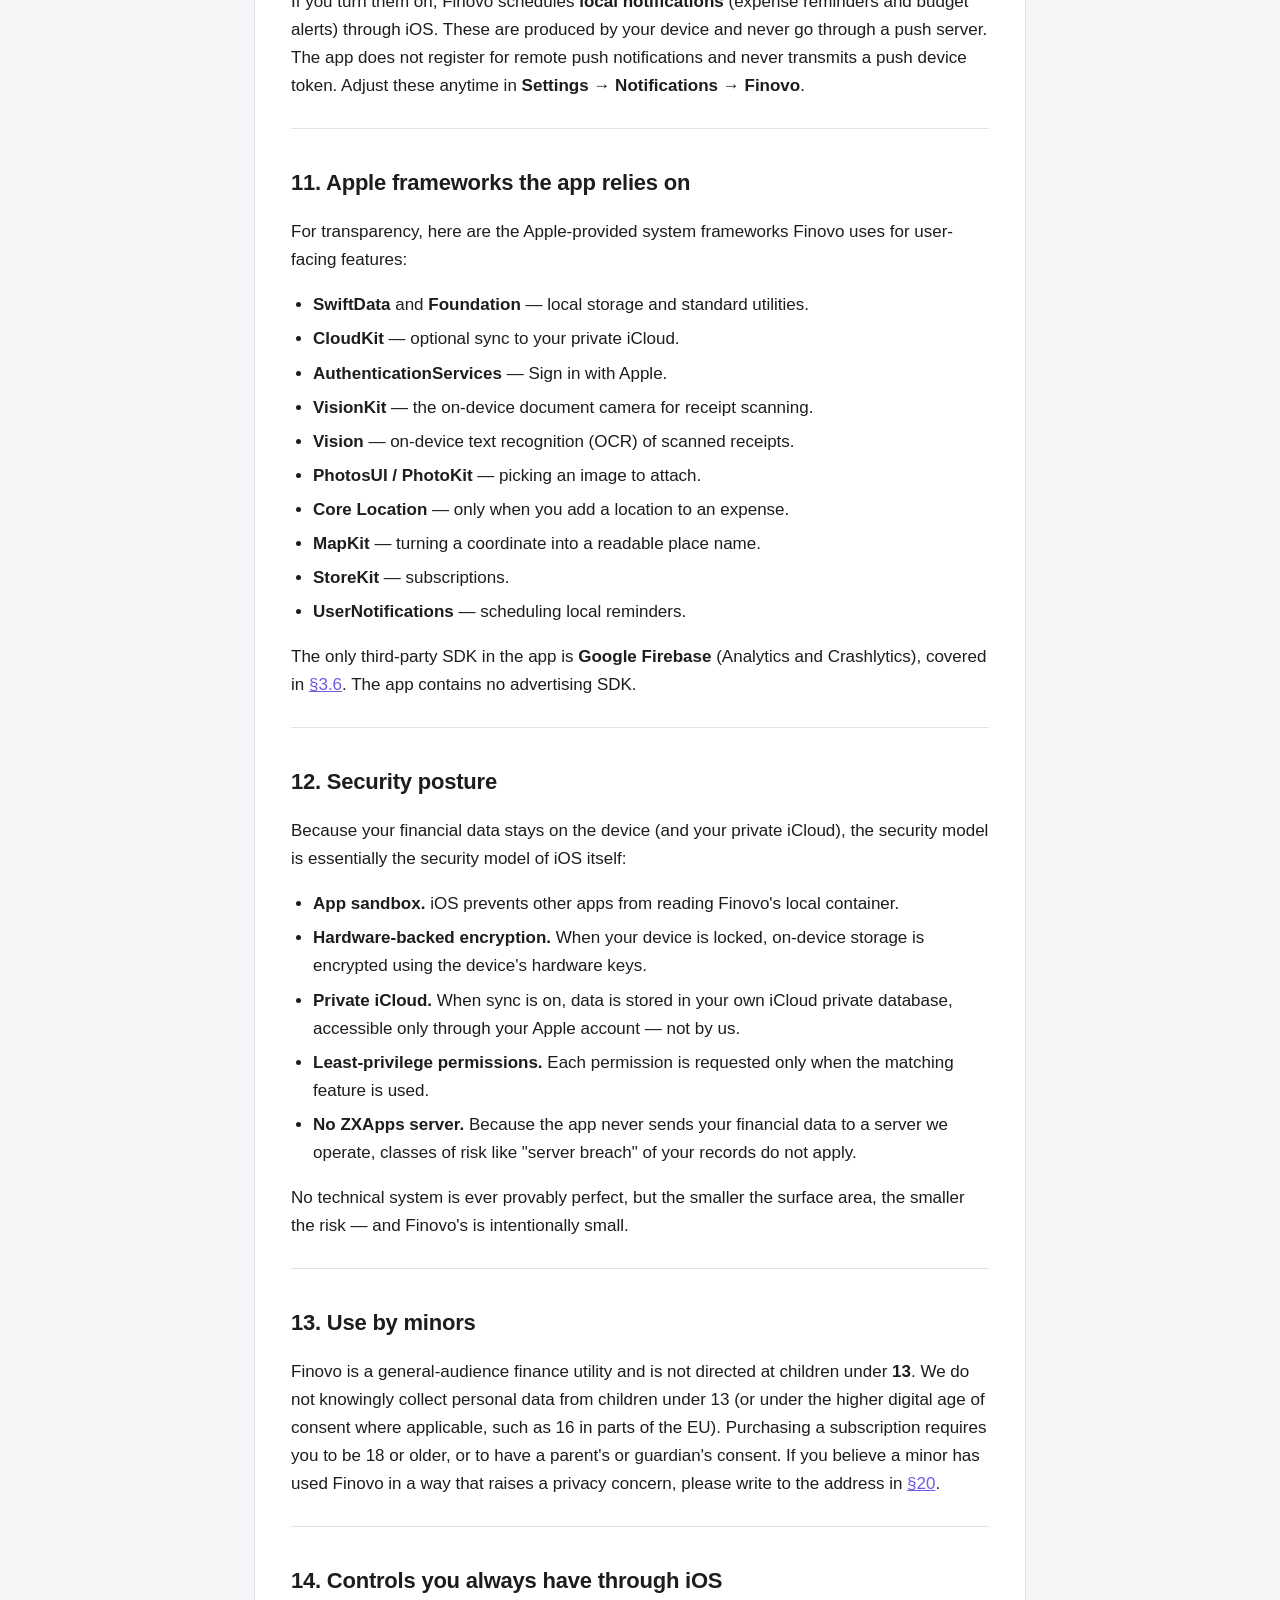
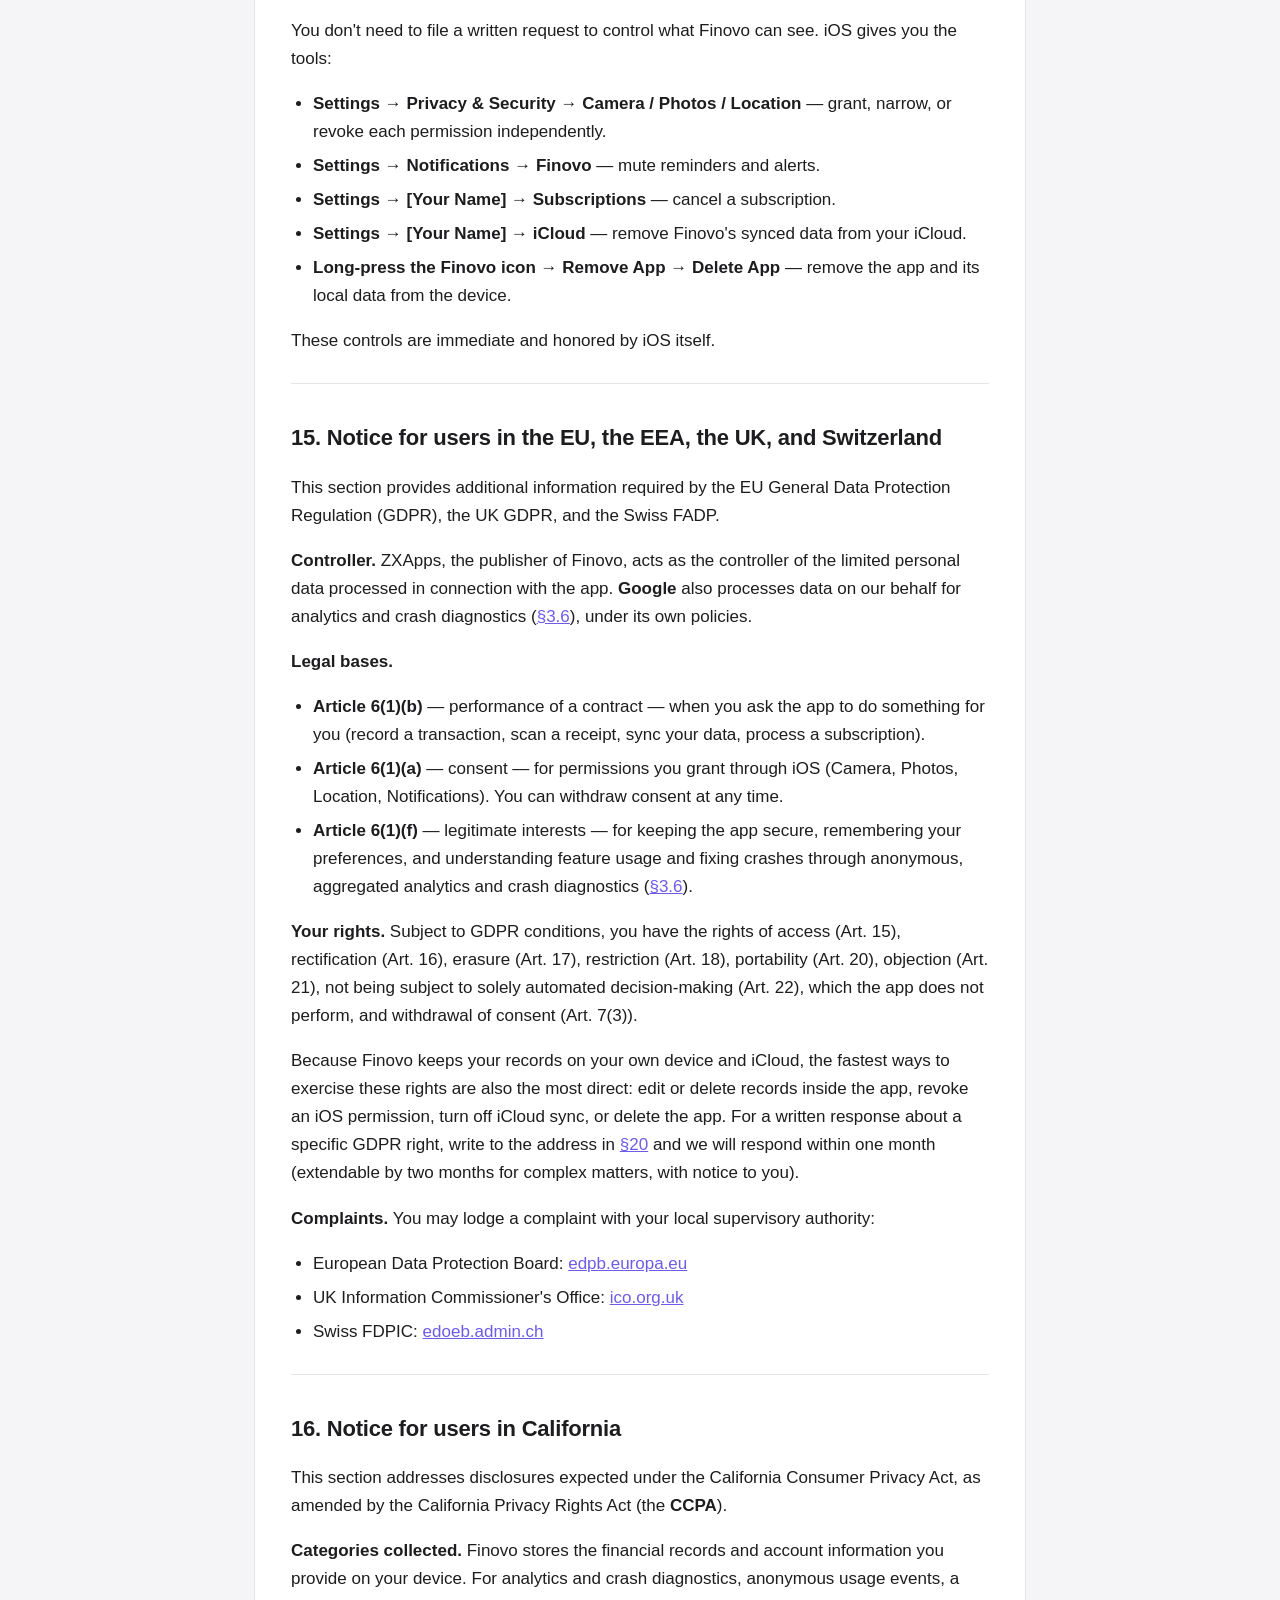
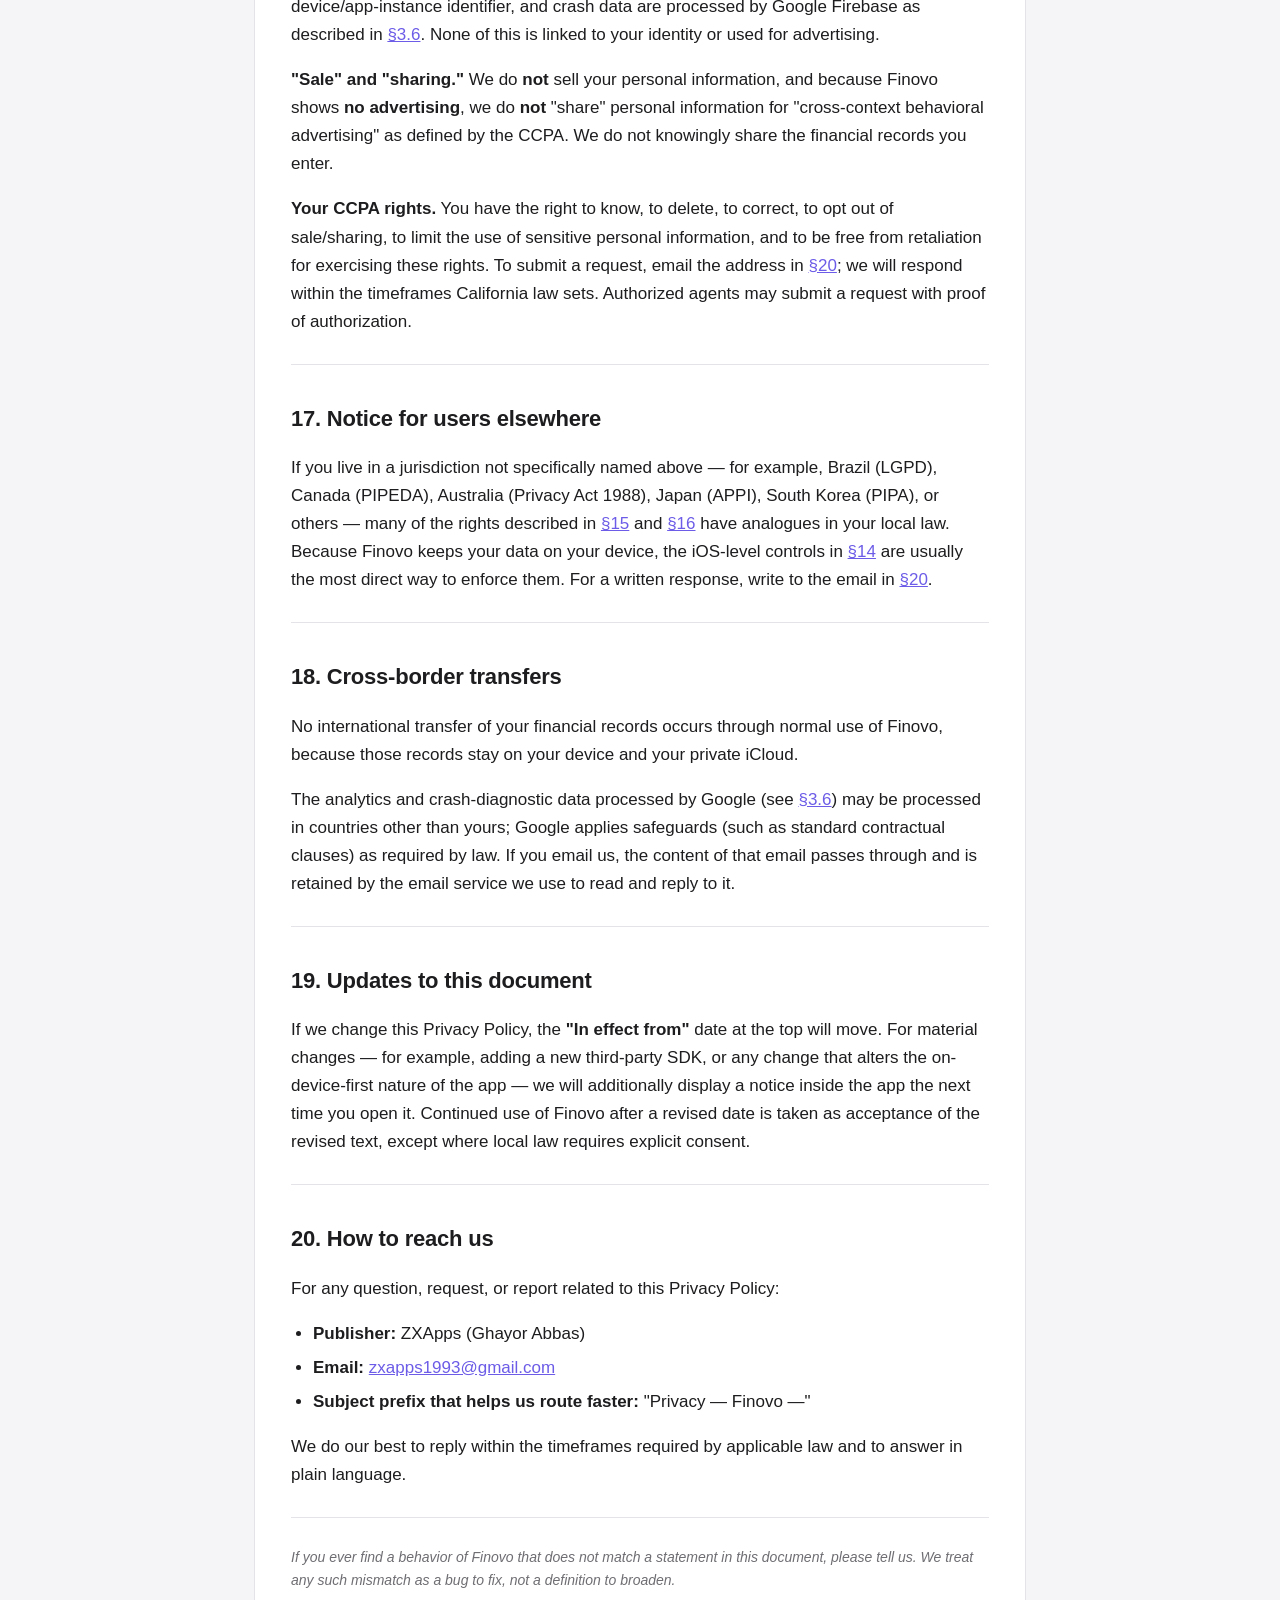
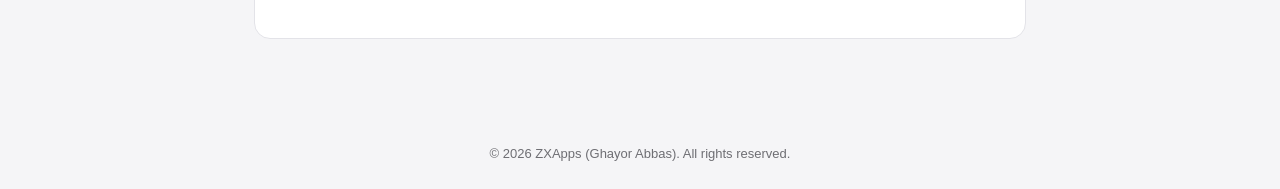
==== commit 86afe726: "privacy updated" ====
--- a/docs/privacy.html
+++ b/docs/privacy.html
@@ -19,7 +19,7 @@
     <main>
         <div class="card">
             <h1>Finovo Privacy Policy</h1>
-            <p class="subtitle"><strong>In effect from:</strong> June 11, 2026</p>
+            <p class="subtitle"><strong>In effect from:</strong> June 14, 2026</p>
 
             <p>Finovo is an iPhone and iPad app published by <strong>ZXApps</strong> (operated by the developer Ghayor Abbas, reachable at the contact address listed in <a href="#20-how-to-reach-us">§20</a>). It helps you track expenses and income, scan and organize receipts, manage wallets and budgets, follow recurring bills, and split costs with other people. This document explains, in plain language, what the app does with information on your device — and what it deliberately avoids doing.</p>
 
@@ -39,7 +39,7 @@
                     <li><a href="#5-every-permission-the-app-may-ask-for">Every permission the app may ask for</a></li>
                     <li><a href="#6-where-your-data-physically-lives">Where your data physically lives</a></li>
                     <li><a href="#7-network-behavior-of-the-app">Network behavior of the app</a></li>
-                    <li><a href="#8-advertising-and-google-admob">Advertising and Google AdMob</a></li>
+                    <li><a href="#8-advertising-and-google-admob">Advertising</a></li>
                     <li><a href="#9-subscriptions">Subscriptions</a></li>
                     <li><a href="#10-notifications-and-reminders">Notifications and reminders</a></li>
                     <li><a href="#11-apple-frameworks-the-app-relies-on">Apple frameworks the app relies on</a></li>
@@ -63,8 +63,8 @@
                 <li>The financial data you enter — expenses, income, receipts, wallets, budgets, splits — is <strong>stored on your device</strong>. ZXApps does not operate a server that stores it.</li>
                 <li>The app never uploads your receipts, transactions, or attachments to us. Receipt text recognition runs <strong>on your device</strong>.</li>
                 <li><strong>iCloud sync is optional and off by default.</strong> If you turn it on, your data syncs only through <strong>your own private iCloud account</strong>; we never receive a copy.</li>
-                <li>We do <strong>not</strong> use any third-party analytics, attribution, or crash-reporting SDK.</li>
-                <li>The <strong>free tier shows non-personalized ads through Google AdMob</strong> — no cross-app tracking and no App Tracking Transparency prompt. <strong>Subscribing removes ads.</strong></li>
+                <li>We use <strong>Google Firebase</strong> for <strong>anonymous, aggregated</strong> usage analytics and crash reporting — to see which features are used and to fix crashes. It is <strong>never</strong> linked to your identity, never used for advertising, and the financial data you enter is never included (see <a href="#3-6-analytics-and-crash-diagnostics">§3.6</a>). We use no attribution or ad-tracking SDK.</li>
+                <li>The app shows <strong>no ads</strong> and contains no advertising or ad-tracking SDK. There is no App Tracking Transparency prompt. Optional advanced features are unlocked by an auto-renewing subscription.</li>
                 <li>We do <strong>not</strong> sell your personal information for money.</li>
                 <li>You can use the app as a <strong>Guest</strong> with no account, or with <strong>Sign in with Apple</strong>. We never ask for a password.</li>
                 <li>Permissions (Camera, Photos, Location, Notifications) are optional and independent. Denying one only disables that one feature.</li>
@@ -80,14 +80,14 @@
                 <li>All of your financial records are created, stored, and analyzed on the same device you use. The app does not maintain a backend service, user database, or login system of its own.</li>
                 <li>Your data is held in an on-device database (Apple's <strong>SwiftData</strong>) and, only if you switch it on, mirrored to <strong>your private iCloud</strong> through Apple's CloudKit. There is no ZXApps-operated copy in the middle.</li>
                 <li>Receipt scanning uses Apple's on-device document camera and the <strong>Vision</strong> framework for text recognition. Receipt images are read and parsed locally and are never sent to us or to any third party for processing.</li>
-                <li>The one third-party component in the app is <strong>Google AdMob</strong>, used to show ads on the free tier. AdMob is described in detail in <a href="#8-advertising-and-google-admob">§8</a>. Apart from advertising, the app embeds no analytics, marketing, social-media, or external crash-reporting SDKs.</li>
-            </ul>
-            <p>The reason these architectural choices matter for privacy is straightforward: the app keeps your financial life on your device, and the only data that leaves it does so through services you control (iCloud, the App Store) or through advertising you can remove by subscribing.</p>
+                <li>The only third-party component in the app is <strong>Google Firebase</strong> (anonymous, aggregated analytics and crash reporting, described in <a href="#3-6-analytics-and-crash-diagnostics">§3.6</a>). Apart from this, the app embeds no advertising, marketing, social-media, or attribution SDKs, and never sends the financial records you enter off the device.</li>
+            </ul>
+            <p>The reason these architectural choices matter for privacy is straightforward: the app keeps your financial life on your device, and the only data that leaves it does so through services you control (iCloud, the App Store) or through the anonymous diagnostics described in <a href="#3-6-analytics-and-crash-diagnostics">§3.6</a>.</p>
 
             <hr>
 
             <h2 id="3-inventory-of-data-the-app-reads-and-stores">3. Inventory of data the app reads and stores</h2>
-            <p>The sections below list, by category, the information Finovo touches while it runs. <strong>Except for advertising data described in <a href="#8-advertising-and-google-admob">§8</a>, every item here is processed and stored only on your device</strong> (and in your private iCloud if you enable sync).</p>
+            <p>The sections below list, by category, the information Finovo touches while it runs. <strong>Except for the analytics and crash diagnostics described in <a href="#3-6-analytics-and-crash-diagnostics">§3.6</a>, every item here is processed and stored only on your device</strong> (and in your private iCloud if you enable sync).</p>
 
             <h3>3.1 Account information</h3>
             <p>If you choose <strong>Sign in with Apple</strong>, the app stores an Apple-provided user identifier and — only if you choose to share them on first sign-in — your name and email address (which may be Apple's private relay address). If you continue as a <strong>Guest</strong>, none of this is collected. This information stays on your device (and your private iCloud if sync is on). We never receive it on a server we control.</p>
@@ -104,6 +104,16 @@
             <h3>3.5 App-internal state</h3>
             <p>Finovo keeps a small amount of bookkeeping on the device: whether onboarding/setup is complete, your selected currency, notification preferences, your iCloud-sync choice, and a cached copy of your subscription status reported by StoreKit. Your profile name/email (from Sign in with Apple) and currency may sync through your private iCloud so your devices stay consistent.</p>
 
+            <h3 id="3-6-analytics-and-crash-diagnostics">3.6 Analytics and crash diagnostics</h3>
+            <p>To understand how the app is used in aggregate and to find and fix crashes, Finovo uses <strong>Google Firebase</strong>. This is the only category of data that is processed off your device.</p>
+            <ul>
+                <li><strong>Firebase Analytics</strong> records <strong>anonymous, aggregated usage events</strong> — for example, which screens are opened and which features are used (adding an expense or income, scanning a receipt, creating a budget or wallet, splitting a bill, choosing a category, subscribing). These events are tied to a randomly generated app-instance identifier and a device identifier, <strong>not</strong> to your name, email, or Apple ID.</li>
+                <li><strong>Firebase Crashlytics</strong> collects <strong>crash reports</strong> — the type of crash, the code involved, device model, and operating-system version — so we can diagnose and fix stability problems.</li>
+                <li><strong>What is never sent.</strong> Your financial records, amounts, merchant and source names, notes, receipt images, account balances, and anything else you enter are <strong>never</strong> included in analytics or crash data. Events carry only non-personal interaction signals (such as "an expense was added"), never the underlying content.</li>
+                <li><strong>No tracking, no ads.</strong> This data is <strong>not</strong> linked to your identity, <strong>not</strong> used for advertising, and <strong>not</strong> used to track you across other companies' apps or websites. For this reason Finovo shows no App Tracking Transparency prompt.</li>
+                <li><strong>Processor.</strong> Google processes this data as our service provider, under <a href="https://policies.google.com/privacy">Google's privacy policy</a> and <a href="https://firebase.google.com/support/privacy">Firebase's privacy and security terms</a>.</li>
+            </ul>
+
             <hr>
 
             <h2 id="4-things-finovo-never-does">4. Things Finovo never does</h2>
@@ -111,13 +121,13 @@
             <ul>
                 <li>It does not sell your personal information for money.</li>
                 <li>It does not upload your receipts, transactions, balances, or attachments to a ZXApps server — there is no such server.</li>
-                <li>It does not use a third-party <strong>analytics</strong> SDK, <strong>attribution</strong> SDK, or external <strong>crash reporter</strong>. (Firebase was removed from the app.)</li>
-                <li>It does not use your financial data to target ads. Advertising data and your financial records are kept entirely separate.</li>
+                <li>It does not use an <strong>attribution</strong> or ad-tracking SDK, and it does not link its analytics or crash diagnostics to your identity or use them for advertising. (Anonymous, aggregated analytics and crash reporting via Google Firebase are described in <a href="#3-6-analytics-and-crash-diagnostics">§3.6</a>.)</li>
+                <li>It does not show advertising or use your data to target ads.</li>
                 <li>It does not read your messages, browsing history, health data, or data from other apps.</li>
                 <li>It does not require you to create an account or share a password.</li>
                 <li>It does not perform background location tracking.</li>
             </ul>
-            <p>The single exception to "nothing leaves the device" is the advertising on the free tier, which is explained honestly and in full in <a href="#8-advertising-and-google-admob">§8</a>.</p>
+            <p>The only exception to "nothing leaves the device" is the anonymous analytics and crash diagnostics (<a href="#3-6-analytics-and-crash-diagnostics">§3.6</a>), explained honestly and in full. It never carries the financial records you enter.</p>
 
             <hr>
 
@@ -134,12 +144,12 @@
                     <tr><td>Notifications</td><td>Sending the expense reminders and budget alerts you opt into.</td><td>When you turn on reminders or alerts inside the app.</td></tr>
                 </tbody>
             </table>
-            <p>Saying "no" to any prompt simply disables the feature that needed it. The rest of the app continues to work. Finovo does <strong>not</strong> show the App Tracking Transparency prompt, because it does not track you across other companies' apps or websites (see <a href="#8-advertising-and-google-admob">§8</a>).</p>
+            <p>Saying "no" to any prompt simply disables the feature that needed it. The rest of the app continues to work. Finovo does <strong>not</strong> show the App Tracking Transparency prompt, because it does not track you across other companies' apps or websites (see <a href="#3-6-analytics-and-crash-diagnostics">§3.6</a>).</p>
 
             <hr>
 
             <h2 id="6-where-your-data-physically-lives">6. Where your data physically lives</h2>
-            <p>Because everything except advertising data is on-device, it helps to know which location holds what:</p>
+            <p>Because everything except the analytics and crash diagnostics in <a href="#3-6-analytics-and-crash-diagnostics">§3.6</a> is on-device, it helps to know which location holds what:</p>
             <table>
                 <thead>
                     <tr><th>Bucket</th><th>What's inside</th><th>When it goes away</th></tr>
@@ -158,30 +168,22 @@
             <h2 id="7-network-behavior-of-the-app">7. Network behavior of the app</h2>
             <p>Finovo does not contact a ZXApps-owned server — there isn't one. Outbound network activity during use comes from these sources:</p>
             <ul>
-                <li><strong>Google AdMob</strong> requests ads from Google's ad servers on the free tier. This is described in <a href="#8-advertising-and-google-admob">§8</a>.</li>
+                <li><strong>Google Firebase</strong> sends anonymous, aggregated usage events and crash reports to Google. This is described in <a href="#3-6-analytics-and-crash-diagnostics">§3.6</a>.</li>
                 <li><strong>StoreKit</strong> contacts Apple's App Store servers when you view subscription options, purchase, restore, or when your entitlement is refreshed. Operated by Apple, not by us.</li>
                 <li><strong>iCloud / CloudKit</strong> synchronizes your data with your private iCloud account, if you enable sync. Operated by Apple.</li>
                 <li><strong>MapKit / Apple's reverse-geocoder</strong> may turn a coordinate into a readable place name when you add a location to an expense. This call goes to Apple, not to us.</li>
             </ul>
-            <p>Apart from AdMob, the app makes <strong>no</strong> analytics requests, telemetry pings, attribution callbacks, or webhook calls to any third party, and sends none of your financial data anywhere.</p>
-
-            <hr>
-
-            <h2 id="8-advertising-and-google-admob">8. Advertising and Google AdMob</h2>
-            <p>The free tier of Finovo is supported by ads served through <strong>Google AdMob</strong> (operated by Google). This is the one part of the app where data is processed by a third party, so here is the full picture:</p>
-            <ul>
-                <li><strong>Content controls.</strong> We configure AdMob to <strong>exclude adult (18+), gambling, and sexually explicit ad content</strong> to suit a personal-finance audience. We do not control, and cannot guarantee, the specific ads delivered.</li>
-                <li><strong>Non-personalized ads only.</strong> Finovo requests <strong>non-personalized (contextual)</strong> ads from AdMob. These are not based on a profile of your interests and do <strong>not</strong> track you across other companies' apps or websites. Because of this, Finovo does not use Apple's App Tracking Transparency prompt and does not access the device advertising identifier (IDFA) for tracking.</li>
-                <li><strong>Data Google may process.</strong> Even for non-personalized ads, to serve, cap, and measure ads and to detect fraud, Google may process limited data such as IP address, coarse (IP-derived) location, device and operating-system information, and ad-interaction events. Google acts as an independent party for this processing under its own policies.</li>
-                <li><strong>Your financial data is never used for ads.</strong> Advertising runs separately from your records; the app does not share your transactions, receipts, or balances with advertisers.</li>
-                <li><strong>Google's policies.</strong> Google's handling of this data is described at <a href="https://policies.google.com/privacy">policies.google.com/privacy</a> and <a href="https://policies.google.com/technologies/partner-sites">policies.google.com/technologies/partner-sites</a>. AdMob specifics are at <a href="https://support.google.com/admob/answer/6128543">support.google.com/admob/answer/6128543</a>.</li>
-                <li><strong>Removing ads.</strong> Purchasing a subscription removes ads and the associated ad processing.</li>
-            </ul>
+            <p>Apart from Firebase, the app makes <strong>no</strong> other telemetry pings, attribution callbacks, or webhook calls to any third party, and it sends <strong>none of your financial data</strong> anywhere.</p>
+
+            <hr>
+
+            <h2 id="8-advertising-and-google-admob">8. Advertising</h2>
+            <p>Finovo <strong>does not show advertising</strong>. The app contains no advertising SDK, requests no ads, and does not access the device advertising identifier (IDFA). It does not track you across other companies' apps or websites, so it shows no App Tracking Transparency prompt. The app is funded by an optional subscription (see <a href="#9-subscriptions">§9</a>), not by ads.</p>
 
             <hr>
 
             <h2 id="9-subscriptions">9. Subscriptions</h2>
-            <p>Finovo is free to install and use on an ad-supported basis. Advanced features and an ad-free experience are unlocked through an optional auto-renewing subscription, sold by Apple via the App Store using Apple's <strong>StoreKit</strong> framework.</p>
+            <p>Finovo is free to install and use. Advanced features are unlocked through an optional auto-renewing subscription, sold by Apple via the App Store using Apple's <strong>StoreKit</strong> framework.</p>
             <p>What this means in practice:</p>
             <ul>
                 <li>Apple — not us — sees your payment method, billing address, and Apple ID.</li>
@@ -212,7 +214,7 @@
                 <li><strong>StoreKit</strong> — subscriptions.</li>
                 <li><strong>UserNotifications</strong> — scheduling local reminders.</li>
             </ul>
-            <p>The only third-party SDK in the app is <strong>Google Mobile Ads (AdMob)</strong>, covered in <a href="#8-advertising-and-google-admob">§8</a>.</p>
+            <p>The only third-party SDK in the app is <strong>Google Firebase</strong> (Analytics and Crashlytics), covered in <a href="#3-6-analytics-and-crash-diagnostics">§3.6</a>. The app contains no advertising SDK.</p>
 
             <hr>
 
@@ -249,12 +251,12 @@
 
             <h2 id="15-notice-for-users-in-the-eu-the-eea-the-uk-and-switzerland">15. Notice for users in the EU, the EEA, the UK, and Switzerland</h2>
             <p>This section provides additional information required by the EU General Data Protection Regulation (GDPR), the UK GDPR, and the Swiss FADP.</p>
-            <p><strong>Controller.</strong> ZXApps, the publisher of Finovo, acts as the controller of the limited personal data processed in connection with the app. For advertising, <strong>Google</strong> also acts as a controller/processor of the data described in <a href="#8-advertising-and-google-admob">§8</a> under its own policies.</p>
+            <p><strong>Controller.</strong> ZXApps, the publisher of Finovo, acts as the controller of the limited personal data processed in connection with the app. <strong>Google</strong> also processes data on our behalf for analytics and crash diagnostics (<a href="#3-6-analytics-and-crash-diagnostics">§3.6</a>), under its own policies.</p>
             <p><strong>Legal bases.</strong></p>
             <ul>
                 <li><strong>Article 6(1)(b)</strong> — performance of a contract — when you ask the app to do something for you (record a transaction, scan a receipt, sync your data, process a subscription).</li>
-                <li><strong>Article 6(1)(a)</strong> — consent — for permissions you grant through iOS (Camera, Photos, Location, Notifications) and, where applicable, for personalized advertising via the ATT prompt. You can withdraw consent at any time.</li>
-                <li><strong>Article 6(1)(f)</strong> — legitimate interests — for keeping the app secure, remembering your preferences, and showing advertising that funds the free tier.</li>
+                <li><strong>Article 6(1)(a)</strong> — consent — for permissions you grant through iOS (Camera, Photos, Location, Notifications). You can withdraw consent at any time.</li>
+                <li><strong>Article 6(1)(f)</strong> — legitimate interests — for keeping the app secure, remembering your preferences, and understanding feature usage and fixing crashes through anonymous, aggregated analytics and crash diagnostics (<a href="#3-6-analytics-and-crash-diagnostics">§3.6</a>).</li>
             </ul>
             <p><strong>Your rights.</strong> Subject to GDPR conditions, you have the rights of access (Art. 15), rectification (Art. 16), erasure (Art. 17), restriction (Art. 18), portability (Art. 20), objection (Art. 21), not being subject to solely automated decision-making (Art. 22), which the app does not perform, and withdrawal of consent (Art. 7(3)).</p>
             <p>Because Finovo keeps your records on your own device and iCloud, the fastest ways to exercise these rights are also the most direct: edit or delete records inside the app, revoke an iOS permission, turn off iCloud sync, or delete the app. For a written response about a specific GDPR right, write to the address in <a href="#20-how-to-reach-us">§20</a> and we will respond within one month (extendable by two months for complex matters, with notice to you).</p>
@@ -269,8 +271,8 @@
 
             <h2 id="16-notice-for-users-in-california">16. Notice for users in California</h2>
             <p>This section addresses disclosures expected under the California Consumer Privacy Act, as amended by the California Privacy Rights Act (the <strong>CCPA</strong>).</p>
-            <p><strong>Categories collected.</strong> Finovo stores the financial records and account information you provide on your device. For non-personalized advertising on the free tier, limited data (such as IP address, coarse location, and device/OS information) and ad-interaction activity may be processed by Google as described in <a href="#8-advertising-and-google-admob">§8</a>.</p>
-            <p><strong>"Sale" and "sharing."</strong> We do <strong>not</strong> sell your personal information, and because Finovo serves only <strong>non-personalized</strong> ads, we do <strong>not</strong> "share" personal information for "cross-context behavioral advertising" as defined by the CCPA. We do not knowingly share the financial records you enter. You can remove ads entirely by subscribing.</p>
+            <p><strong>Categories collected.</strong> Finovo stores the financial records and account information you provide on your device. For analytics and crash diagnostics, anonymous usage events, a device/app-instance identifier, and crash data are processed by Google Firebase as described in <a href="#3-6-analytics-and-crash-diagnostics">§3.6</a>. None of this is linked to your identity or used for advertising.</p>
+            <p><strong>"Sale" and "sharing."</strong> We do <strong>not</strong> sell your personal information, and because Finovo shows <strong>no advertising</strong>, we do <strong>not</strong> "share" personal information for "cross-context behavioral advertising" as defined by the CCPA. We do not knowingly share the financial records you enter.</p>
             <p><strong>Your CCPA rights.</strong> You have the right to know, to delete, to correct, to opt out of sale/sharing, to limit the use of sensitive personal information, and to be free from retaliation for exercising these rights. To submit a request, email the address in <a href="#20-how-to-reach-us">§20</a>; we will respond within the timeframes California law sets. Authorized agents may submit a request with proof of authorization.</p>
 
             <hr>
@@ -282,7 +284,7 @@
 
             <h2 id="18-cross-border-transfers">18. Cross-border transfers</h2>
             <p>No international transfer of your financial records occurs through normal use of Finovo, because those records stay on your device and your private iCloud.</p>
-            <p>Advertising data processed by Google (see <a href="#8-advertising-and-google-admob">§8</a>) may be processed in countries other than yours; Google applies safeguards (such as standard contractual clauses) as required by law. If you email us, the content of that email passes through and is retained by the email service we use to read and reply to it.</p>
+            <p>The analytics and crash-diagnostic data processed by Google (see <a href="#3-6-analytics-and-crash-diagnostics">§3.6</a>) may be processed in countries other than yours; Google applies safeguards (such as standard contractual clauses) as required by law. If you email us, the content of that email passes through and is retained by the email service we use to read and reply to it.</p>
 
             <hr>
 
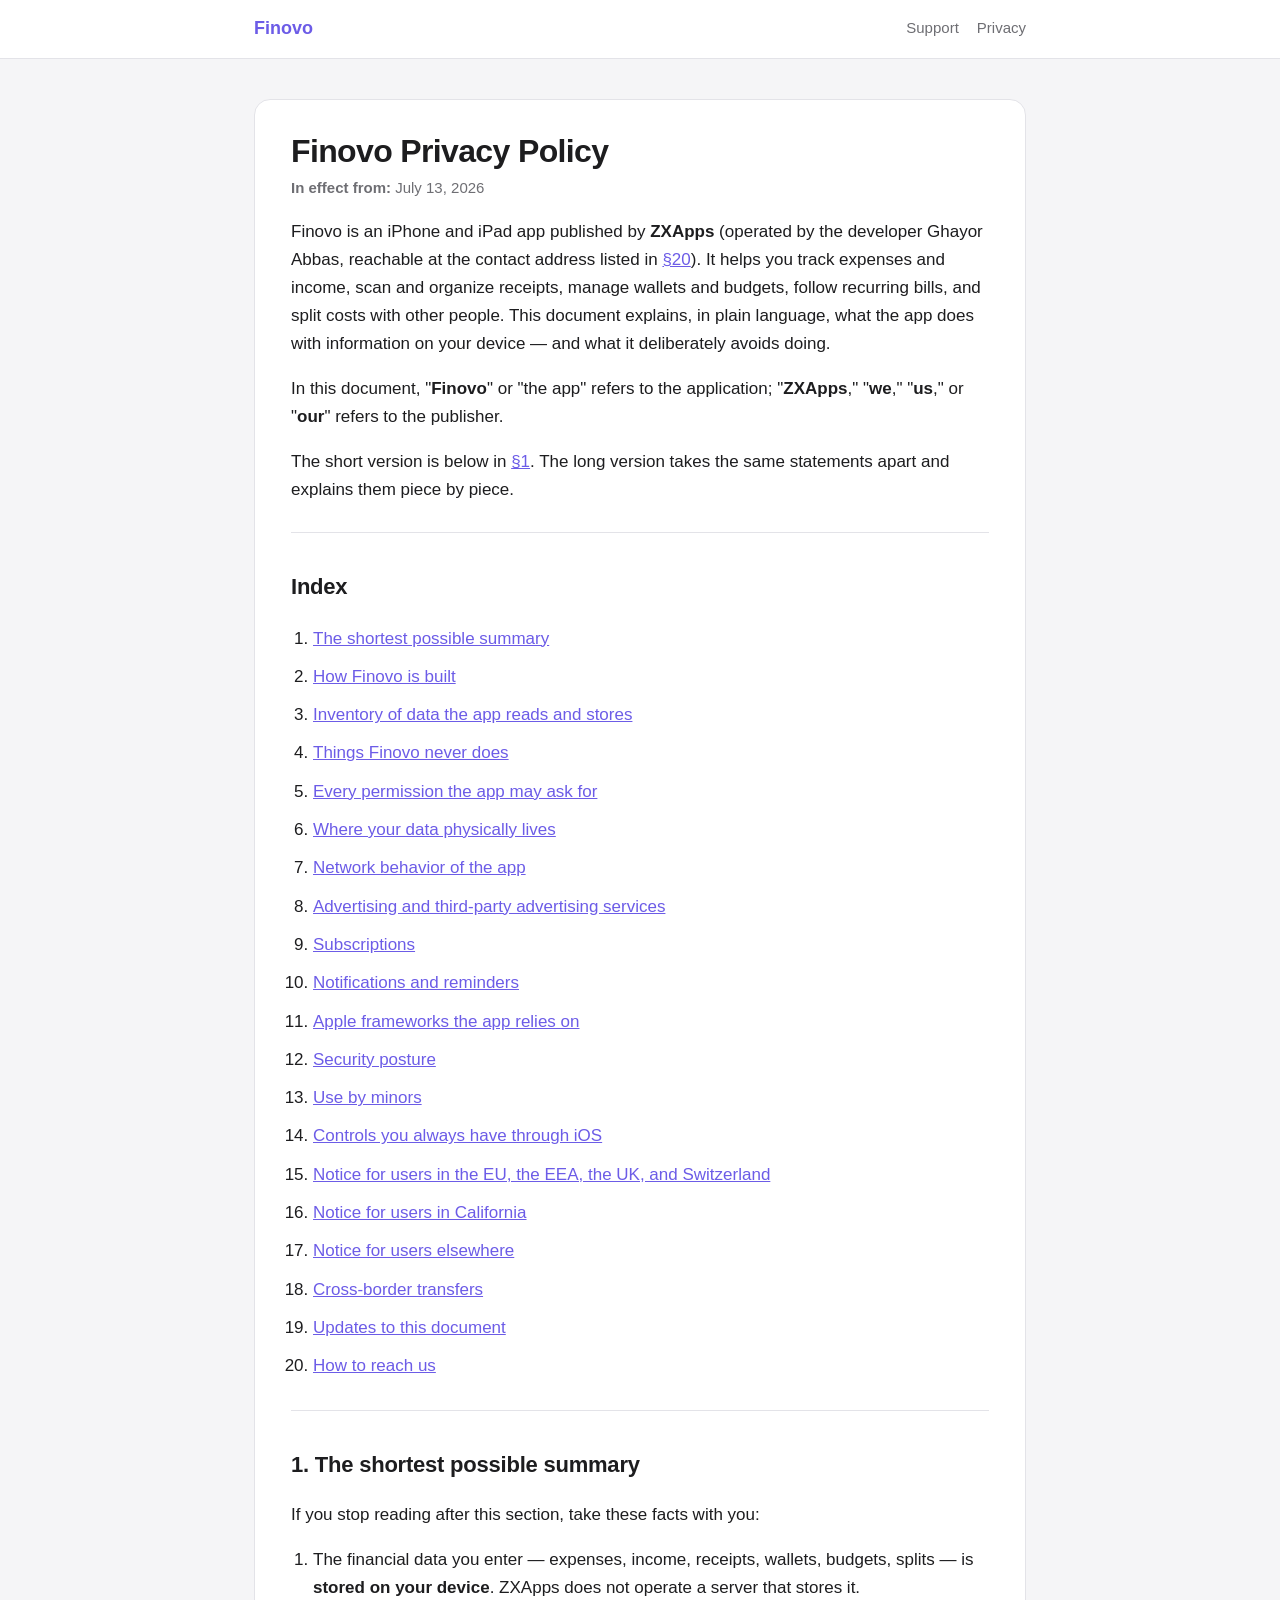
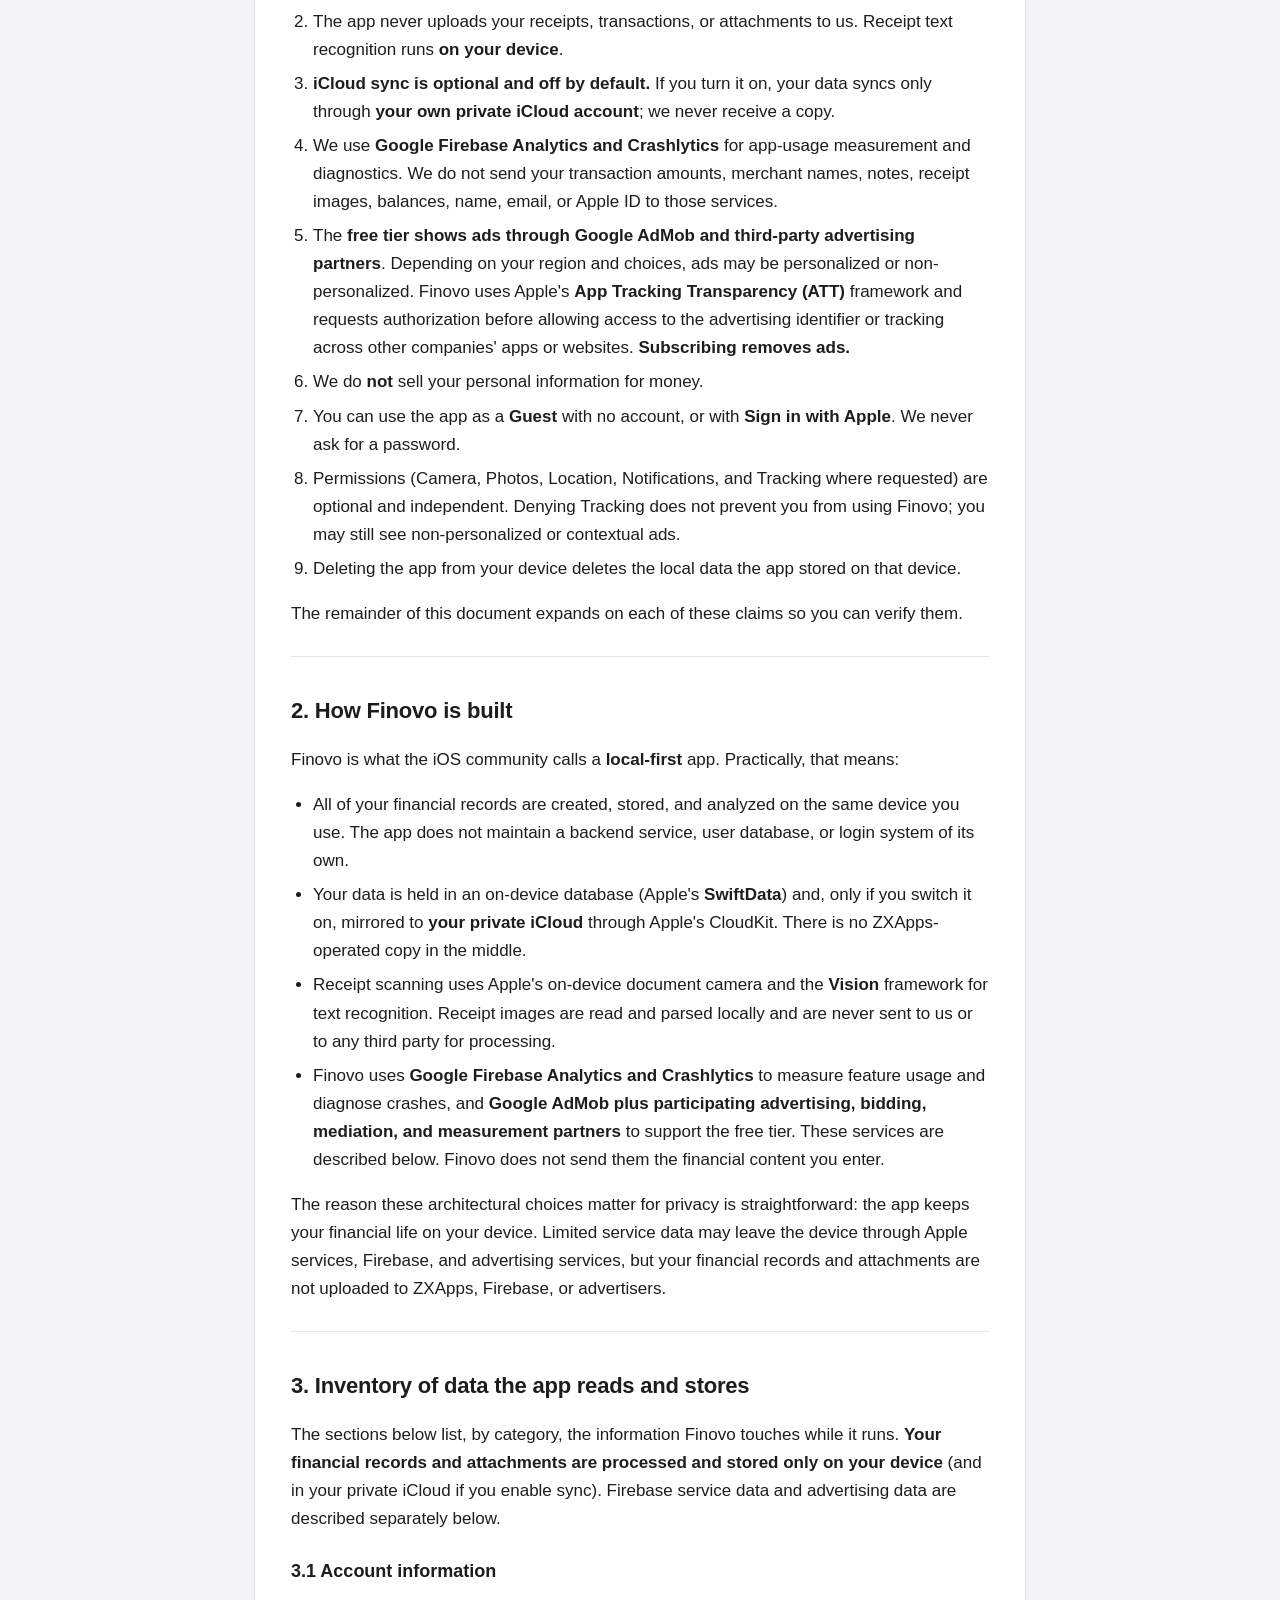
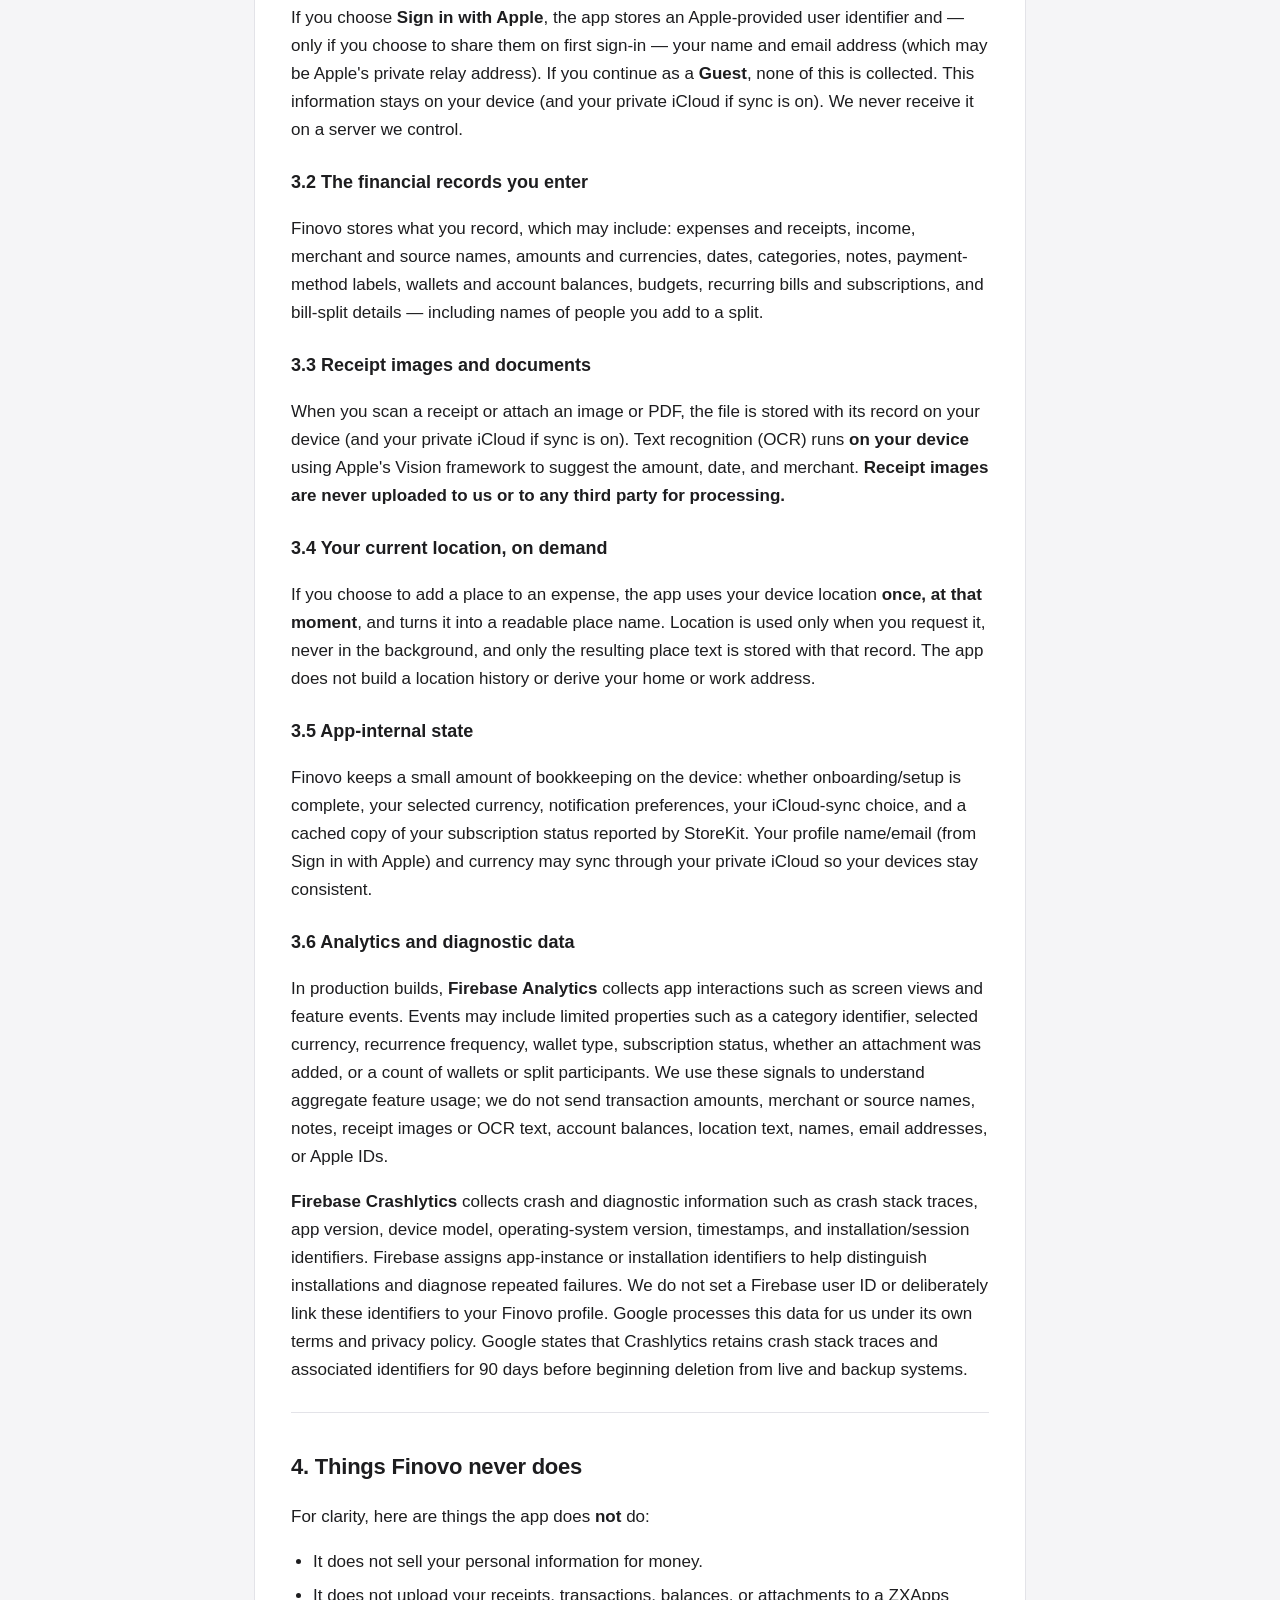
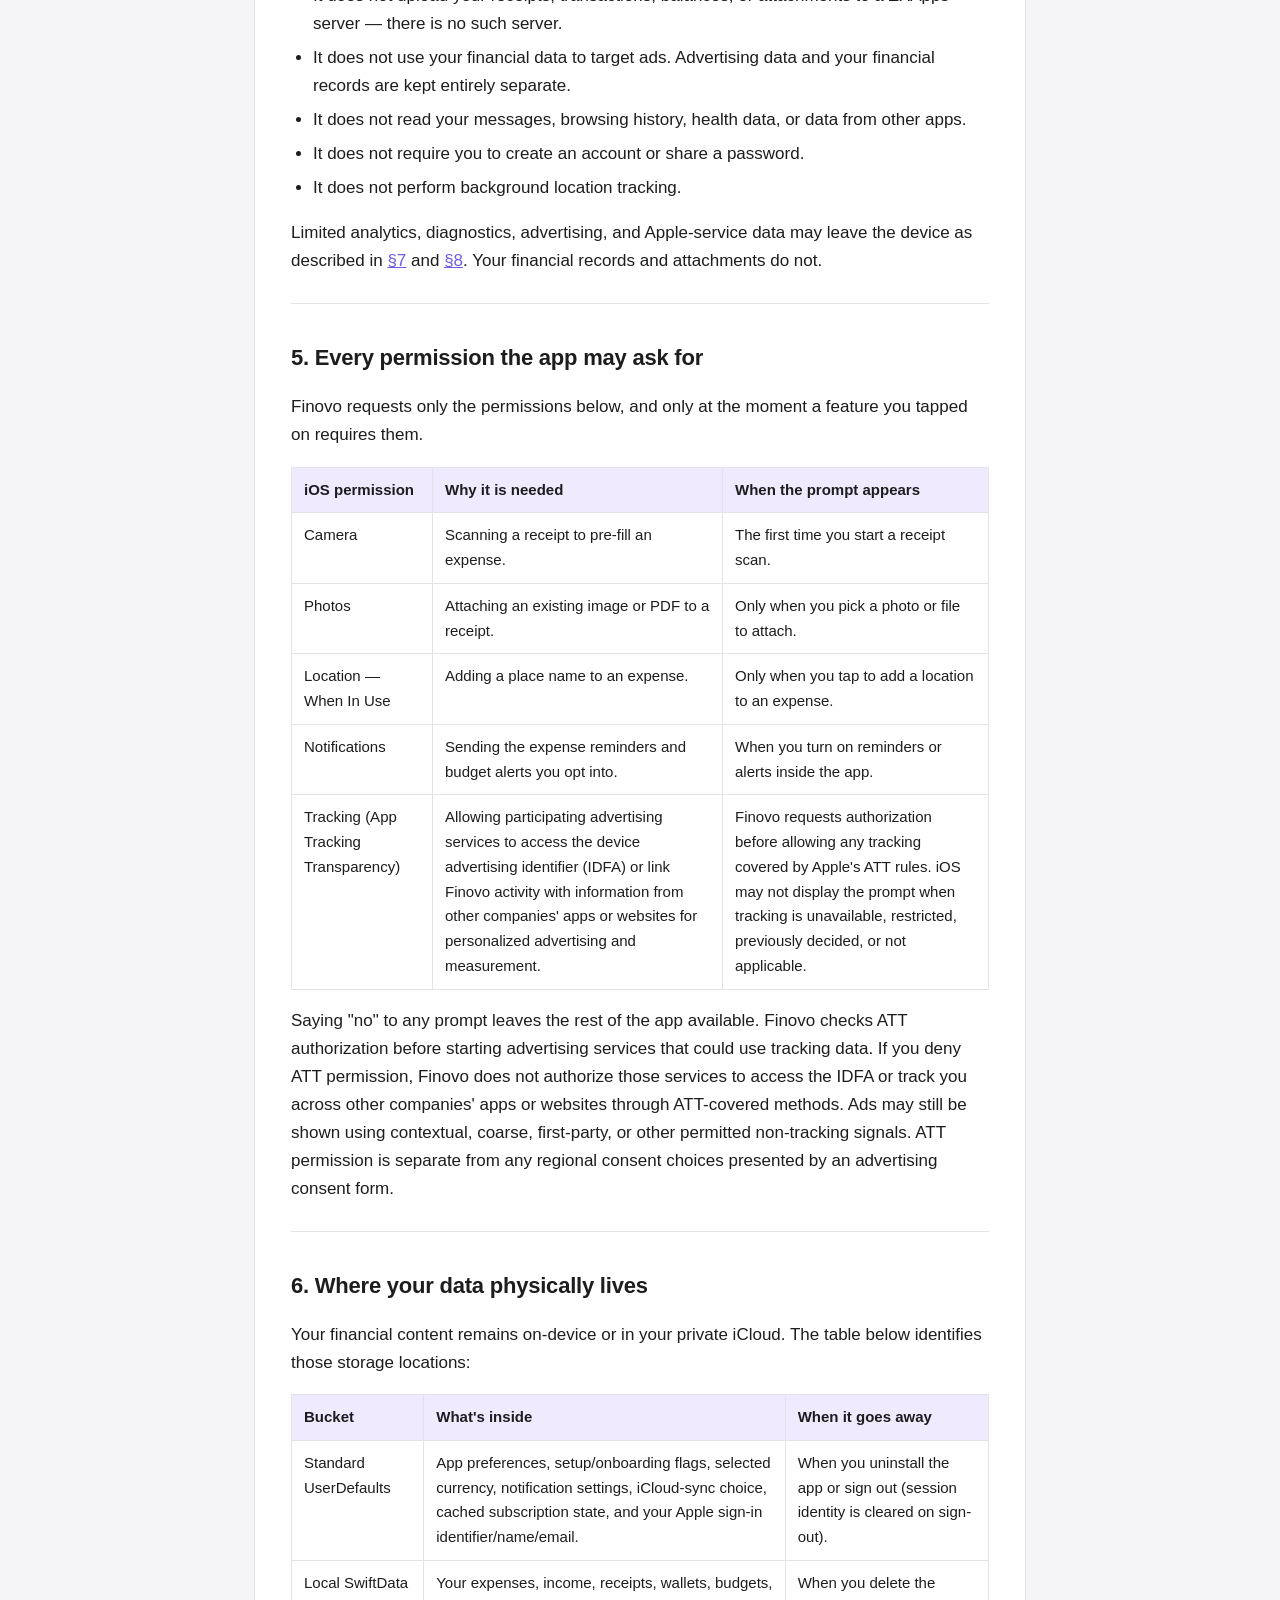
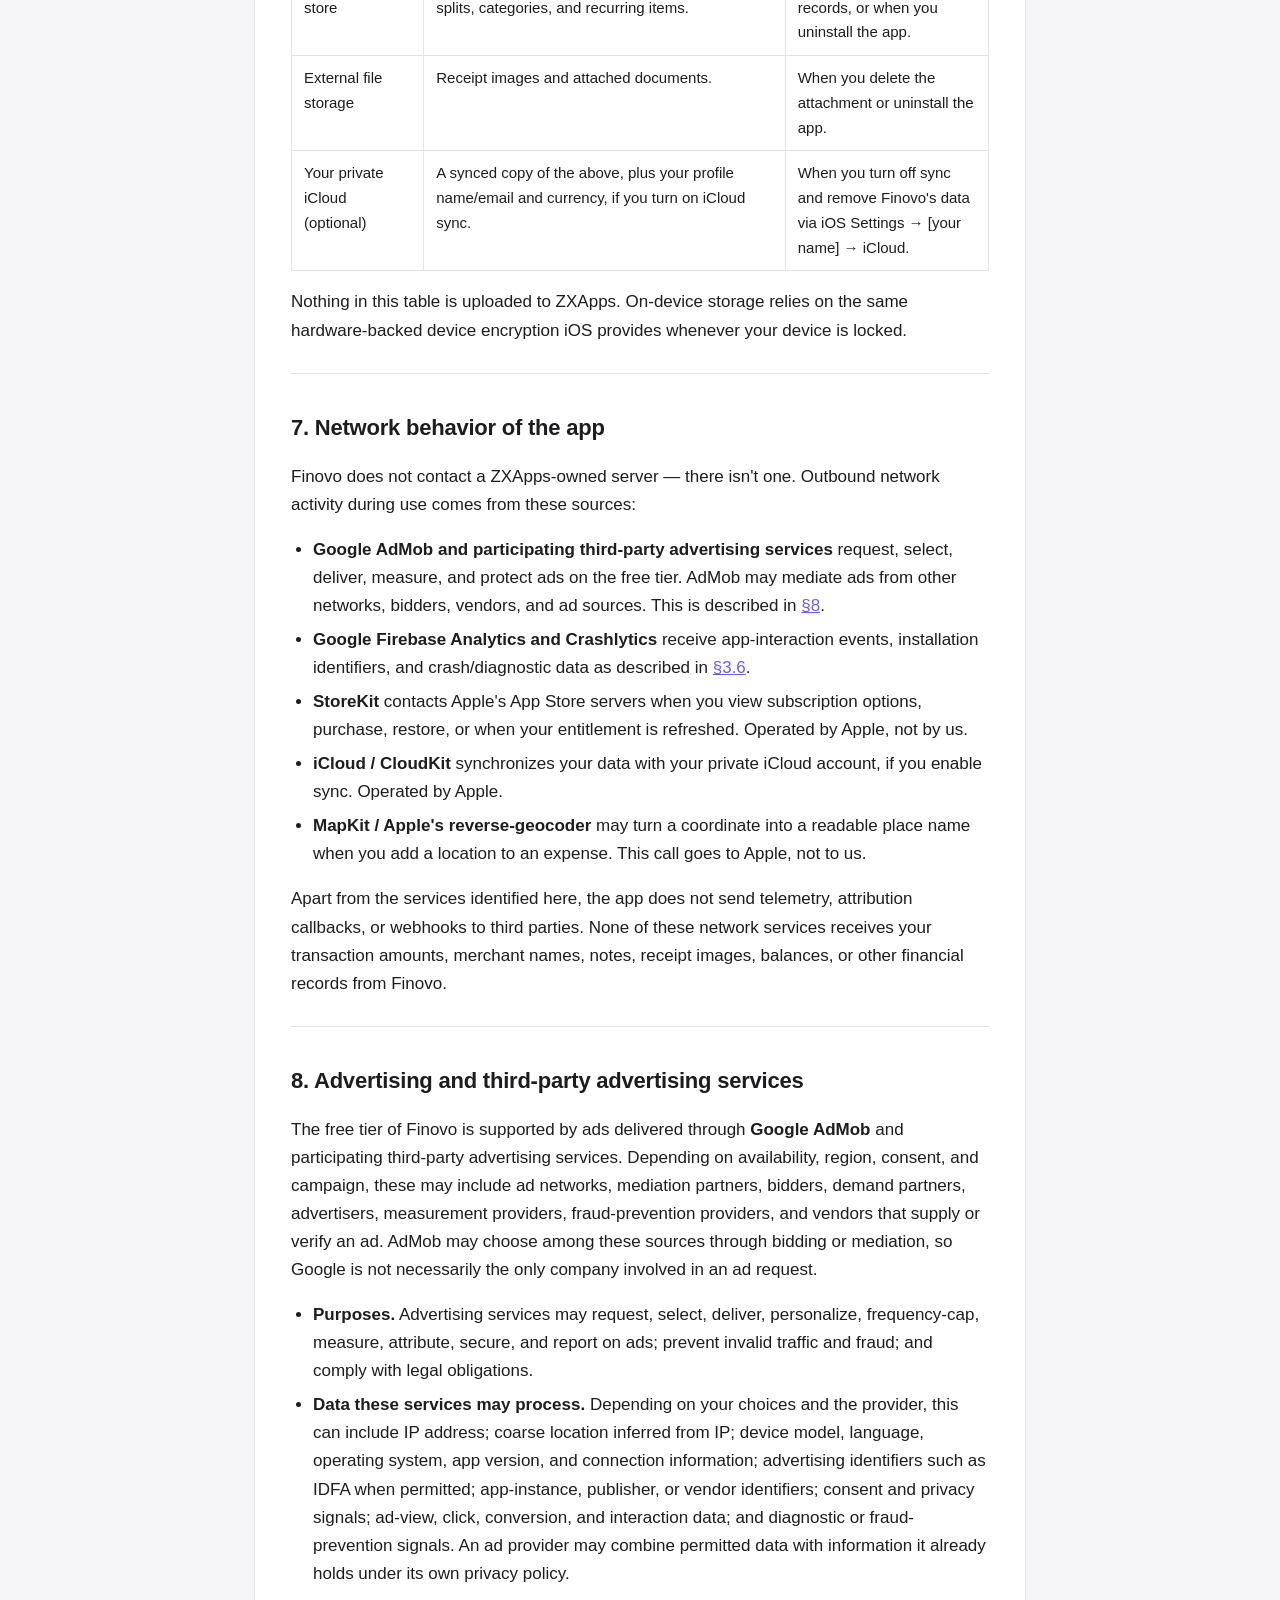
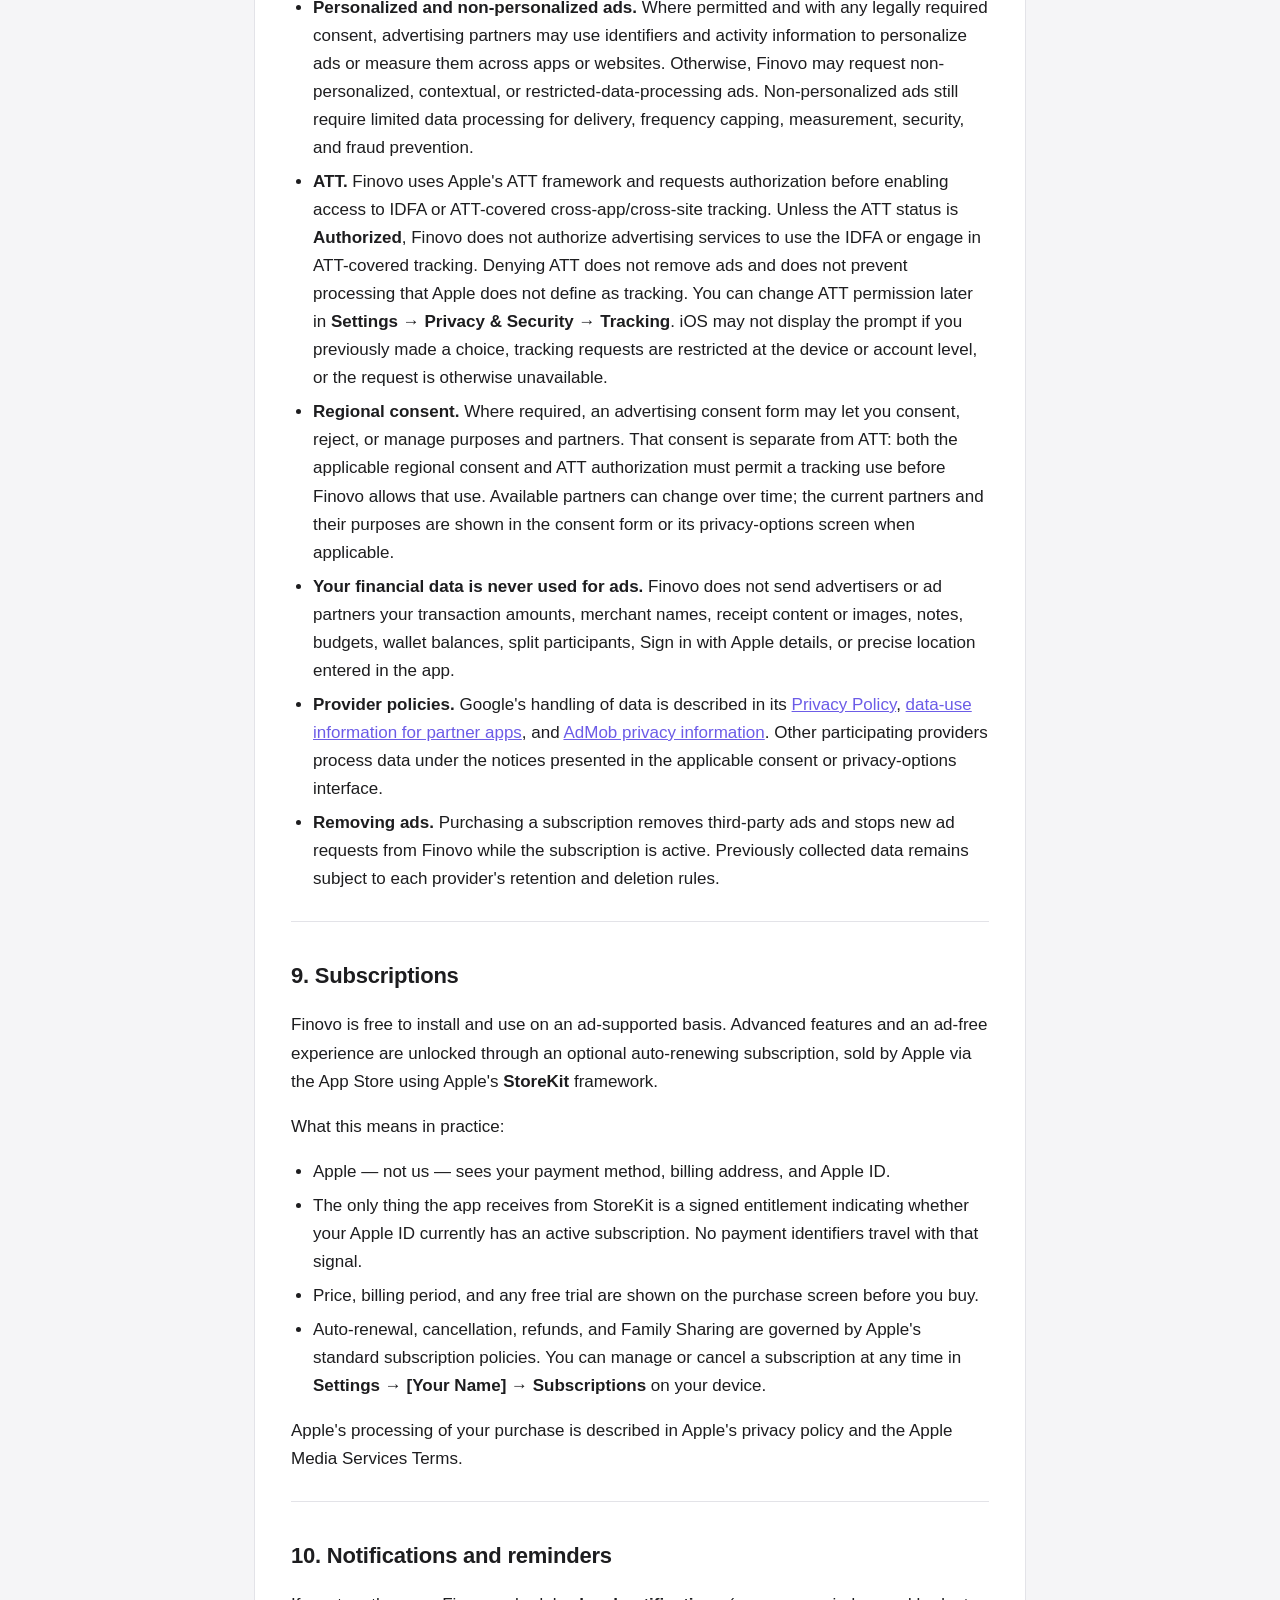
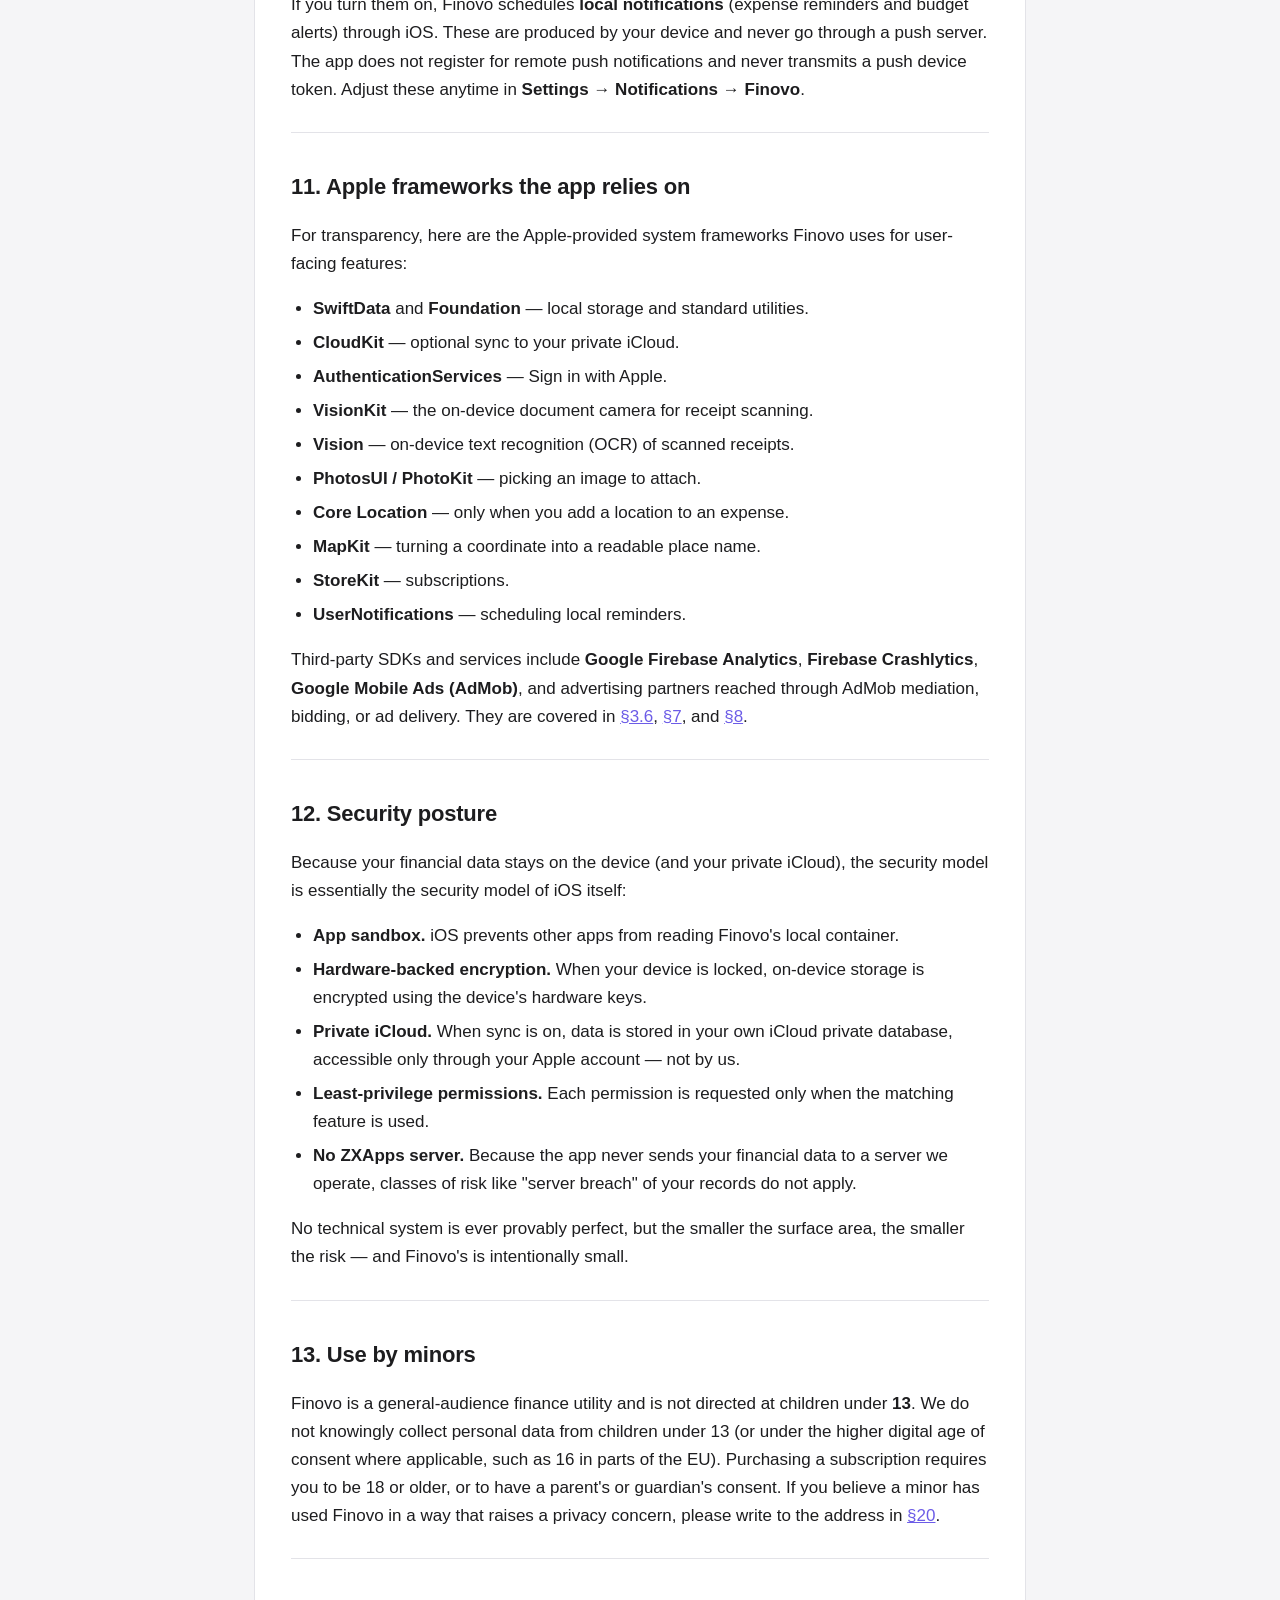
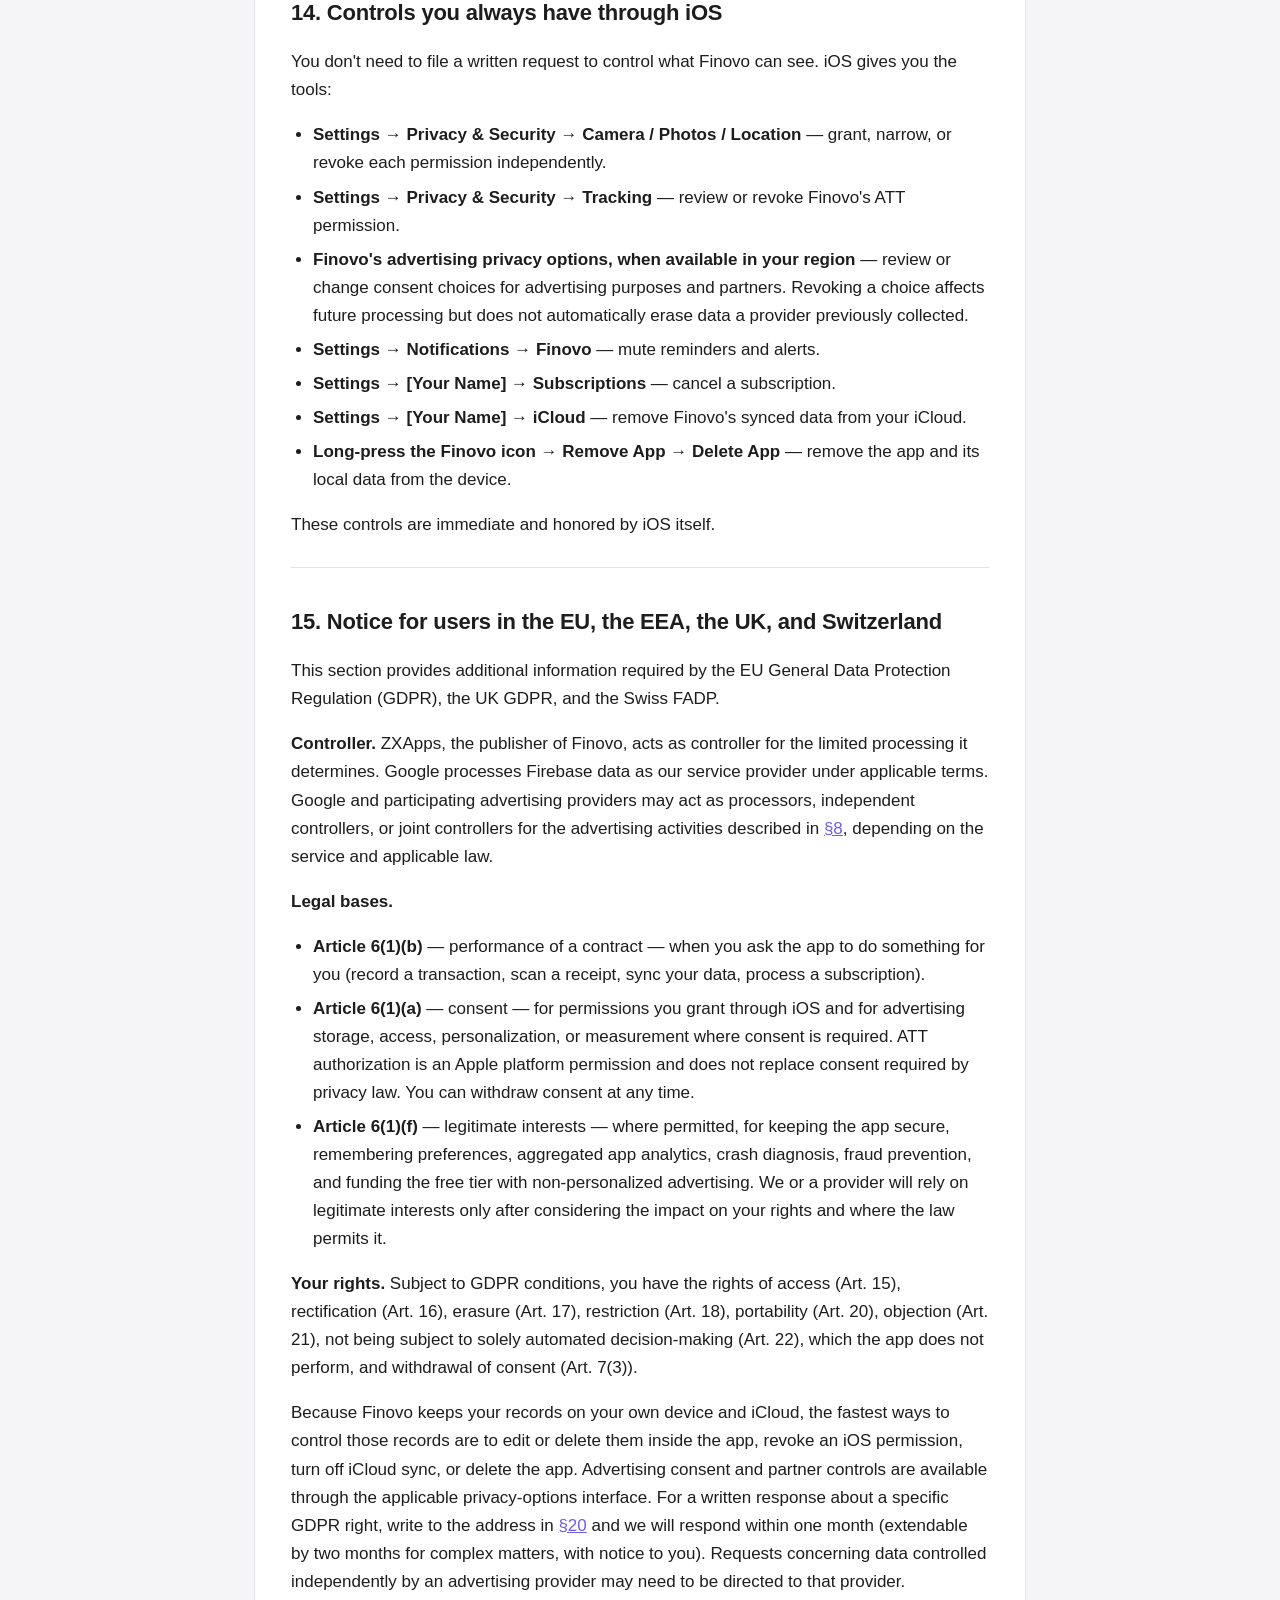
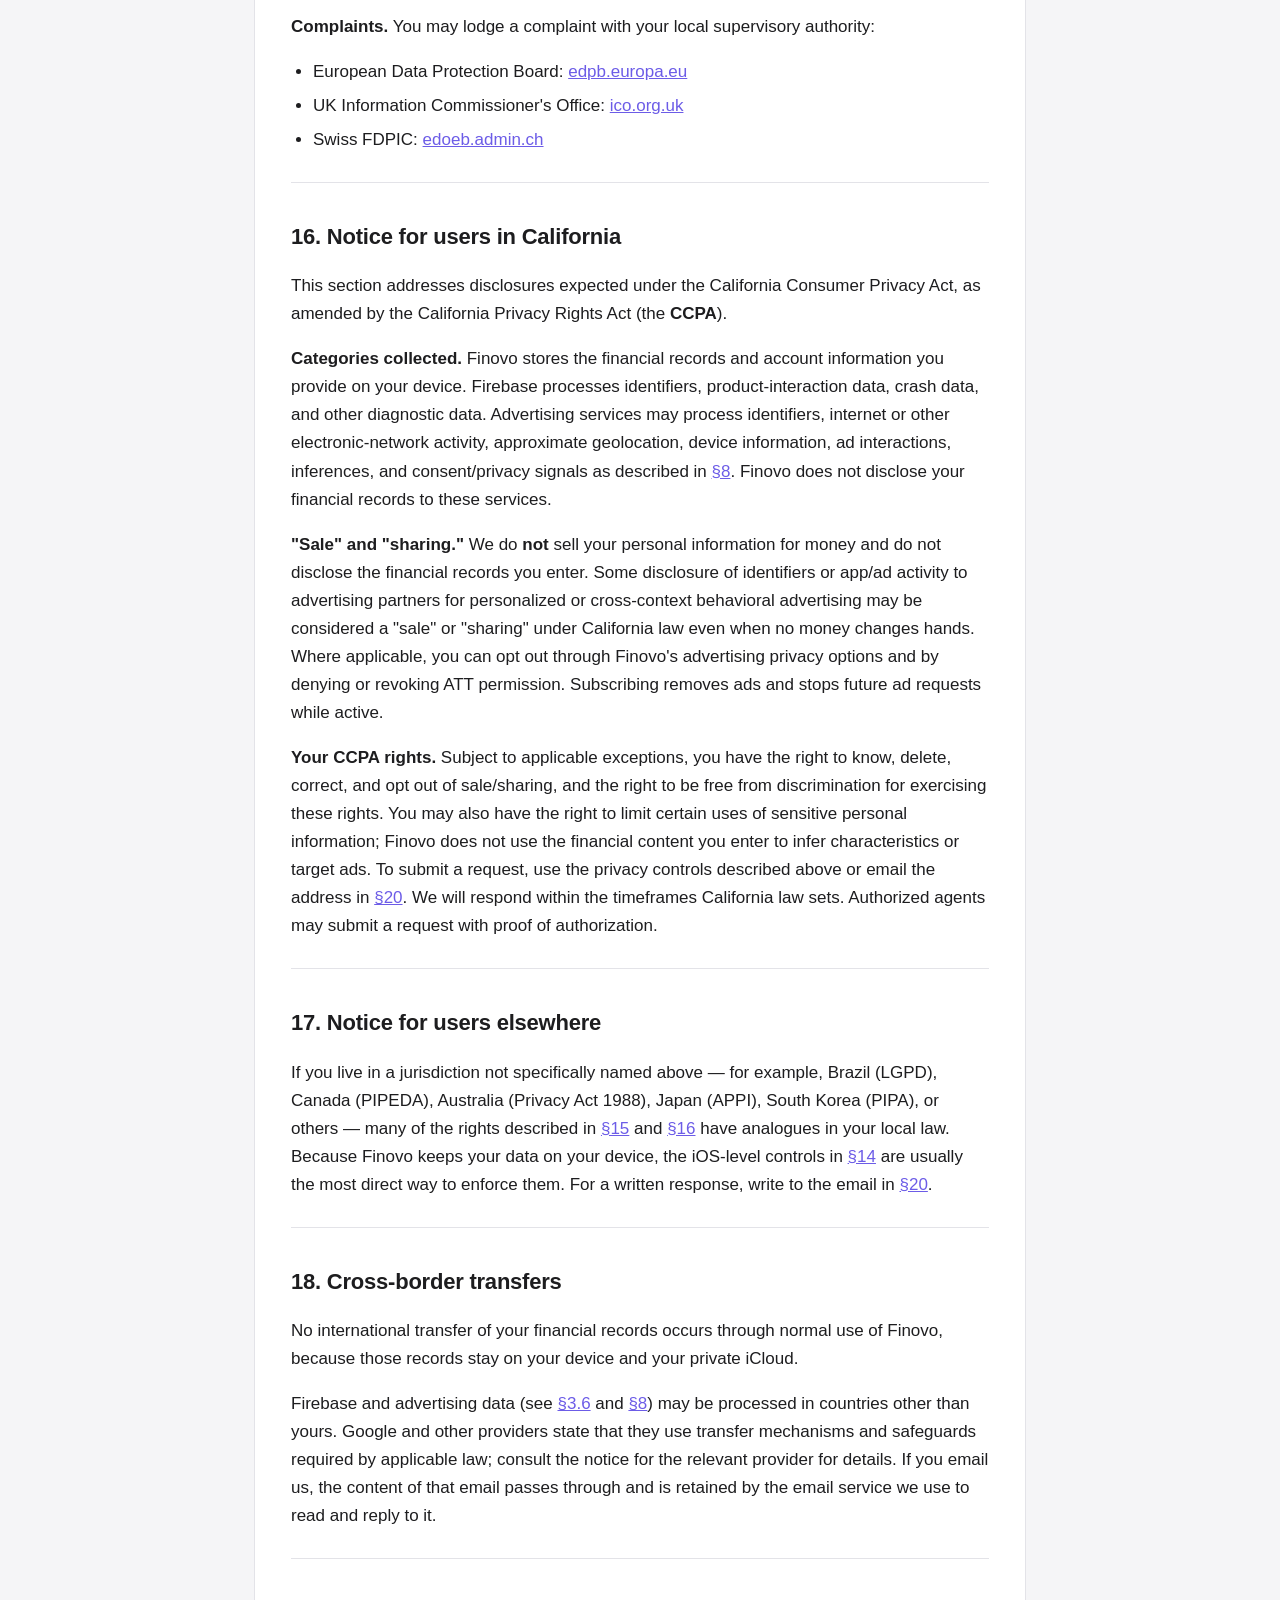
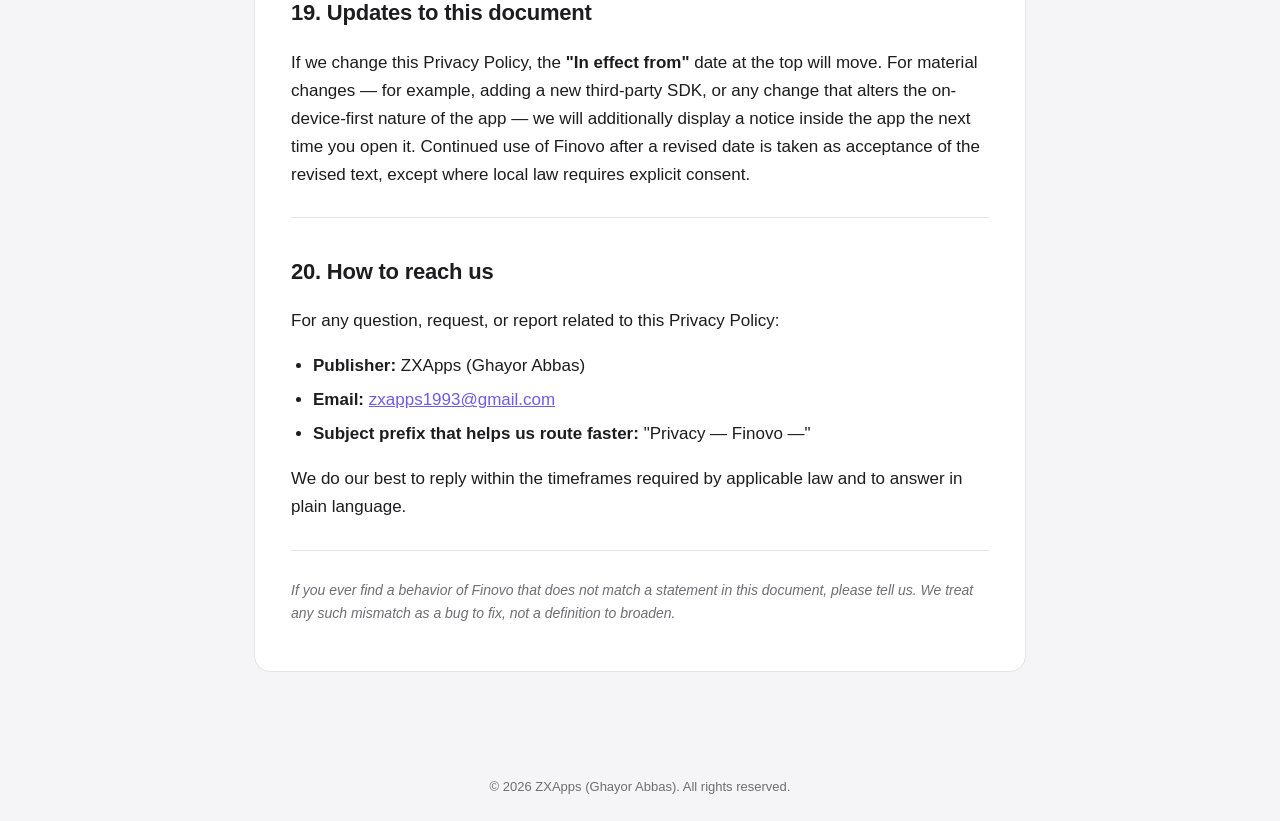
==== commit cc233dfa: "code updated" ====
--- a/docs/privacy.html
+++ b/docs/privacy.html
@@ -19,7 +19,7 @@
     <main>
         <div class="card">
             <h1>Finovo Privacy Policy</h1>
-            <p class="subtitle"><strong>In effect from:</strong> June 14, 2026</p>
+            <p class="subtitle"><strong>In effect from:</strong> July 13, 2026</p>
 
             <p>Finovo is an iPhone and iPad app published by <strong>ZXApps</strong> (operated by the developer Ghayor Abbas, reachable at the contact address listed in <a href="#20-how-to-reach-us">§20</a>). It helps you track expenses and income, scan and organize receipts, manage wallets and budgets, follow recurring bills, and split costs with other people. This document explains, in plain language, what the app does with information on your device — and what it deliberately avoids doing.</p>
 
@@ -39,7 +39,7 @@
                     <li><a href="#5-every-permission-the-app-may-ask-for">Every permission the app may ask for</a></li>
                     <li><a href="#6-where-your-data-physically-lives">Where your data physically lives</a></li>
                     <li><a href="#7-network-behavior-of-the-app">Network behavior of the app</a></li>
-                    <li><a href="#8-advertising-and-google-admob">Advertising</a></li>
+                    <li><a href="#8-advertising-and-third-party-advertising-services">Advertising and third-party advertising services</a></li>
                     <li><a href="#9-subscriptions">Subscriptions</a></li>
                     <li><a href="#10-notifications-and-reminders">Notifications and reminders</a></li>
                     <li><a href="#11-apple-frameworks-the-app-relies-on">Apple frameworks the app relies on</a></li>
@@ -63,11 +63,11 @@
                 <li>The financial data you enter — expenses, income, receipts, wallets, budgets, splits — is <strong>stored on your device</strong>. ZXApps does not operate a server that stores it.</li>
                 <li>The app never uploads your receipts, transactions, or attachments to us. Receipt text recognition runs <strong>on your device</strong>.</li>
                 <li><strong>iCloud sync is optional and off by default.</strong> If you turn it on, your data syncs only through <strong>your own private iCloud account</strong>; we never receive a copy.</li>
-                <li>We use <strong>Google Firebase</strong> for <strong>anonymous, aggregated</strong> usage analytics and crash reporting — to see which features are used and to fix crashes. It is <strong>never</strong> linked to your identity, never used for advertising, and the financial data you enter is never included (see <a href="#3-6-analytics-and-crash-diagnostics">§3.6</a>). We use no attribution or ad-tracking SDK.</li>
-                <li>The app shows <strong>no ads</strong> and contains no advertising or ad-tracking SDK. There is no App Tracking Transparency prompt. Optional advanced features are unlocked by an auto-renewing subscription.</li>
+                <li>We use <strong>Google Firebase Analytics and Crashlytics</strong> for app-usage measurement and diagnostics. We do not send your transaction amounts, merchant names, notes, receipt images, balances, name, email, or Apple ID to those services.</li>
+                <li>The <strong>free tier shows ads through Google AdMob and third-party advertising partners</strong>. Depending on your region and choices, ads may be personalized or non-personalized. Finovo uses Apple's <strong>App Tracking Transparency (ATT)</strong> framework and requests authorization before allowing access to the advertising identifier or tracking across other companies' apps or websites. <strong>Subscribing removes ads.</strong></li>
                 <li>We do <strong>not</strong> sell your personal information for money.</li>
                 <li>You can use the app as a <strong>Guest</strong> with no account, or with <strong>Sign in with Apple</strong>. We never ask for a password.</li>
-                <li>Permissions (Camera, Photos, Location, Notifications) are optional and independent. Denying one only disables that one feature.</li>
+                <li>Permissions (Camera, Photos, Location, Notifications, and Tracking where requested) are optional and independent. Denying Tracking does not prevent you from using Finovo; you may still see non-personalized or contextual ads.</li>
                 <li>Deleting the app from your device deletes the local data the app stored on that device.</li>
             </ol>
             <p>The remainder of this document expands on each of these claims so you can verify them.</p>
@@ -80,14 +80,14 @@
                 <li>All of your financial records are created, stored, and analyzed on the same device you use. The app does not maintain a backend service, user database, or login system of its own.</li>
                 <li>Your data is held in an on-device database (Apple's <strong>SwiftData</strong>) and, only if you switch it on, mirrored to <strong>your private iCloud</strong> through Apple's CloudKit. There is no ZXApps-operated copy in the middle.</li>
                 <li>Receipt scanning uses Apple's on-device document camera and the <strong>Vision</strong> framework for text recognition. Receipt images are read and parsed locally and are never sent to us or to any third party for processing.</li>
-                <li>The only third-party component in the app is <strong>Google Firebase</strong> (anonymous, aggregated analytics and crash reporting, described in <a href="#3-6-analytics-and-crash-diagnostics">§3.6</a>). Apart from this, the app embeds no advertising, marketing, social-media, or attribution SDKs, and never sends the financial records you enter off the device.</li>
-            </ul>
-            <p>The reason these architectural choices matter for privacy is straightforward: the app keeps your financial life on your device, and the only data that leaves it does so through services you control (iCloud, the App Store) or through the anonymous diagnostics described in <a href="#3-6-analytics-and-crash-diagnostics">§3.6</a>.</p>
+                <li>Finovo uses <strong>Google Firebase Analytics and Crashlytics</strong> to measure feature usage and diagnose crashes, and <strong>Google AdMob plus participating advertising, bidding, mediation, and measurement partners</strong> to support the free tier. These services are described below. Finovo does not send them the financial content you enter.</li>
+            </ul>
+            <p>The reason these architectural choices matter for privacy is straightforward: the app keeps your financial life on your device. Limited service data may leave the device through Apple services, Firebase, and advertising services, but your financial records and attachments are not uploaded to ZXApps, Firebase, or advertisers.</p>
 
             <hr>
 
             <h2 id="3-inventory-of-data-the-app-reads-and-stores">3. Inventory of data the app reads and stores</h2>
-            <p>The sections below list, by category, the information Finovo touches while it runs. <strong>Except for the analytics and crash diagnostics described in <a href="#3-6-analytics-and-crash-diagnostics">§3.6</a>, every item here is processed and stored only on your device</strong> (and in your private iCloud if you enable sync).</p>
+            <p>The sections below list, by category, the information Finovo touches while it runs. <strong>Your financial records and attachments are processed and stored only on your device</strong> (and in your private iCloud if you enable sync). Firebase service data and advertising data are described separately below.</p>
 
             <h3>3.1 Account information</h3>
             <p>If you choose <strong>Sign in with Apple</strong>, the app stores an Apple-provided user identifier and — only if you choose to share them on first sign-in — your name and email address (which may be Apple's private relay address). If you continue as a <strong>Guest</strong>, none of this is collected. This information stays on your device (and your private iCloud if sync is on). We never receive it on a server we control.</p>
@@ -104,15 +104,9 @@
             <h3>3.5 App-internal state</h3>
             <p>Finovo keeps a small amount of bookkeeping on the device: whether onboarding/setup is complete, your selected currency, notification preferences, your iCloud-sync choice, and a cached copy of your subscription status reported by StoreKit. Your profile name/email (from Sign in with Apple) and currency may sync through your private iCloud so your devices stay consistent.</p>
 
-            <h3 id="3-6-analytics-and-crash-diagnostics">3.6 Analytics and crash diagnostics</h3>
-            <p>To understand how the app is used in aggregate and to find and fix crashes, Finovo uses <strong>Google Firebase</strong>. This is the only category of data that is processed off your device.</p>
-            <ul>
-                <li><strong>Firebase Analytics</strong> records <strong>anonymous, aggregated usage events</strong> — for example, which screens are opened and which features are used (adding an expense or income, scanning a receipt, creating a budget or wallet, splitting a bill, choosing a category, subscribing). These events are tied to a randomly generated app-instance identifier and a device identifier, <strong>not</strong> to your name, email, or Apple ID.</li>
-                <li><strong>Firebase Crashlytics</strong> collects <strong>crash reports</strong> — the type of crash, the code involved, device model, and operating-system version — so we can diagnose and fix stability problems.</li>
-                <li><strong>What is never sent.</strong> Your financial records, amounts, merchant and source names, notes, receipt images, account balances, and anything else you enter are <strong>never</strong> included in analytics or crash data. Events carry only non-personal interaction signals (such as "an expense was added"), never the underlying content.</li>
-                <li><strong>No tracking, no ads.</strong> This data is <strong>not</strong> linked to your identity, <strong>not</strong> used for advertising, and <strong>not</strong> used to track you across other companies' apps or websites. For this reason Finovo shows no App Tracking Transparency prompt.</li>
-                <li><strong>Processor.</strong> Google processes this data as our service provider, under <a href="https://policies.google.com/privacy">Google's privacy policy</a> and <a href="https://firebase.google.com/support/privacy">Firebase's privacy and security terms</a>.</li>
-            </ul>
+            <h3 id="36-analytics-and-diagnostic-data">3.6 Analytics and diagnostic data</h3>
+            <p>In production builds, <strong>Firebase Analytics</strong> collects app interactions such as screen views and feature events. Events may include limited properties such as a category identifier, selected currency, recurrence frequency, wallet type, subscription status, whether an attachment was added, or a count of wallets or split participants. We use these signals to understand aggregate feature usage; we do not send transaction amounts, merchant or source names, notes, receipt images or OCR text, account balances, location text, names, email addresses, or Apple IDs.</p>
+            <p><strong>Firebase Crashlytics</strong> collects crash and diagnostic information such as crash stack traces, app version, device model, operating-system version, timestamps, and installation/session identifiers. Firebase assigns app-instance or installation identifiers to help distinguish installations and diagnose repeated failures. We do not set a Firebase user ID or deliberately link these identifiers to your Finovo profile. Google processes this data for us under its own terms and privacy policy. Google states that Crashlytics retains crash stack traces and associated identifiers for 90 days before beginning deletion from live and backup systems.</p>
 
             <hr>
 
@@ -121,13 +115,12 @@
             <ul>
                 <li>It does not sell your personal information for money.</li>
                 <li>It does not upload your receipts, transactions, balances, or attachments to a ZXApps server — there is no such server.</li>
-                <li>It does not use an <strong>attribution</strong> or ad-tracking SDK, and it does not link its analytics or crash diagnostics to your identity or use them for advertising. (Anonymous, aggregated analytics and crash reporting via Google Firebase are described in <a href="#3-6-analytics-and-crash-diagnostics">§3.6</a>.)</li>
-                <li>It does not show advertising or use your data to target ads.</li>
+                <li>It does not use your financial data to target ads. Advertising data and your financial records are kept entirely separate.</li>
                 <li>It does not read your messages, browsing history, health data, or data from other apps.</li>
                 <li>It does not require you to create an account or share a password.</li>
                 <li>It does not perform background location tracking.</li>
             </ul>
-            <p>The only exception to "nothing leaves the device" is the anonymous analytics and crash diagnostics (<a href="#3-6-analytics-and-crash-diagnostics">§3.6</a>), explained honestly and in full. It never carries the financial records you enter.</p>
+            <p>Limited analytics, diagnostics, advertising, and Apple-service data may leave the device as described in <a href="#7-network-behavior-of-the-app">§7</a> and <a href="#8-advertising-and-third-party-advertising-services">§8</a>. Your financial records and attachments do not.</p>
 
             <hr>
 
@@ -142,14 +135,15 @@
                     <tr><td>Photos</td><td>Attaching an existing image or PDF to a receipt.</td><td>Only when you pick a photo or file to attach.</td></tr>
                     <tr><td>Location — When In Use</td><td>Adding a place name to an expense.</td><td>Only when you tap to add a location to an expense.</td></tr>
                     <tr><td>Notifications</td><td>Sending the expense reminders and budget alerts you opt into.</td><td>When you turn on reminders or alerts inside the app.</td></tr>
+                    <tr><td>Tracking (App Tracking Transparency)</td><td>Allowing participating advertising services to access the device advertising identifier (IDFA) or link Finovo activity with information from other companies' apps or websites for personalized advertising and measurement.</td><td>Finovo requests authorization before allowing any tracking covered by Apple's ATT rules. iOS may not display the prompt when tracking is unavailable, restricted, previously decided, or not applicable.</td></tr>
                 </tbody>
             </table>
-            <p>Saying "no" to any prompt simply disables the feature that needed it. The rest of the app continues to work. Finovo does <strong>not</strong> show the App Tracking Transparency prompt, because it does not track you across other companies' apps or websites (see <a href="#3-6-analytics-and-crash-diagnostics">§3.6</a>).</p>
+            <p>Saying "no" to any prompt leaves the rest of the app available. Finovo checks ATT authorization before starting advertising services that could use tracking data. If you deny ATT permission, Finovo does not authorize those services to access the IDFA or track you across other companies' apps or websites through ATT-covered methods. Ads may still be shown using contextual, coarse, first-party, or other permitted non-tracking signals. ATT permission is separate from any regional consent choices presented by an advertising consent form.</p>
 
             <hr>
 
             <h2 id="6-where-your-data-physically-lives">6. Where your data physically lives</h2>
-            <p>Because everything except the analytics and crash diagnostics in <a href="#3-6-analytics-and-crash-diagnostics">§3.6</a> is on-device, it helps to know which location holds what:</p>
+            <p>Your financial content remains on-device or in your private iCloud. The table below identifies those storage locations:</p>
             <table>
                 <thead>
                     <tr><th>Bucket</th><th>What's inside</th><th>When it goes away</th></tr>
@@ -168,22 +162,33 @@
             <h2 id="7-network-behavior-of-the-app">7. Network behavior of the app</h2>
             <p>Finovo does not contact a ZXApps-owned server — there isn't one. Outbound network activity during use comes from these sources:</p>
             <ul>
-                <li><strong>Google Firebase</strong> sends anonymous, aggregated usage events and crash reports to Google. This is described in <a href="#3-6-analytics-and-crash-diagnostics">§3.6</a>.</li>
+                <li><strong>Google AdMob and participating third-party advertising services</strong> request, select, deliver, measure, and protect ads on the free tier. AdMob may mediate ads from other networks, bidders, vendors, and ad sources. This is described in <a href="#8-advertising-and-third-party-advertising-services">§8</a>.</li>
+                <li><strong>Google Firebase Analytics and Crashlytics</strong> receive app-interaction events, installation identifiers, and crash/diagnostic data as described in <a href="#36-analytics-and-diagnostic-data">§3.6</a>.</li>
                 <li><strong>StoreKit</strong> contacts Apple's App Store servers when you view subscription options, purchase, restore, or when your entitlement is refreshed. Operated by Apple, not by us.</li>
                 <li><strong>iCloud / CloudKit</strong> synchronizes your data with your private iCloud account, if you enable sync. Operated by Apple.</li>
                 <li><strong>MapKit / Apple's reverse-geocoder</strong> may turn a coordinate into a readable place name when you add a location to an expense. This call goes to Apple, not to us.</li>
             </ul>
-            <p>Apart from Firebase, the app makes <strong>no</strong> other telemetry pings, attribution callbacks, or webhook calls to any third party, and it sends <strong>none of your financial data</strong> anywhere.</p>
-
-            <hr>
-
-            <h2 id="8-advertising-and-google-admob">8. Advertising</h2>
-            <p>Finovo <strong>does not show advertising</strong>. The app contains no advertising SDK, requests no ads, and does not access the device advertising identifier (IDFA). It does not track you across other companies' apps or websites, so it shows no App Tracking Transparency prompt. The app is funded by an optional subscription (see <a href="#9-subscriptions">§9</a>), not by ads.</p>
+            <p>Apart from the services identified here, the app does not send telemetry, attribution callbacks, or webhooks to third parties. None of these network services receives your transaction amounts, merchant names, notes, receipt images, balances, or other financial records from Finovo.</p>
+
+            <hr>
+
+            <h2 id="8-advertising-and-third-party-advertising-services">8. Advertising and third-party advertising services</h2>
+            <p>The free tier of Finovo is supported by ads delivered through <strong>Google AdMob</strong> and participating third-party advertising services. Depending on availability, region, consent, and campaign, these may include ad networks, mediation partners, bidders, demand partners, advertisers, measurement providers, fraud-prevention providers, and vendors that supply or verify an ad. AdMob may choose among these sources through bidding or mediation, so Google is not necessarily the only company involved in an ad request.</p>
+            <ul>
+                <li><strong>Purposes.</strong> Advertising services may request, select, deliver, personalize, frequency-cap, measure, attribute, secure, and report on ads; prevent invalid traffic and fraud; and comply with legal obligations.</li>
+                <li><strong>Data these services may process.</strong> Depending on your choices and the provider, this can include IP address; coarse location inferred from IP; device model, language, operating system, app version, and connection information; advertising identifiers such as IDFA when permitted; app-instance, publisher, or vendor identifiers; consent and privacy signals; ad-view, click, conversion, and interaction data; and diagnostic or fraud-prevention signals. An ad provider may combine permitted data with information it already holds under its own privacy policy.</li>
+                <li><strong>Personalized and non-personalized ads.</strong> Where permitted and with any legally required consent, advertising partners may use identifiers and activity information to personalize ads or measure them across apps or websites. Otherwise, Finovo may request non-personalized, contextual, or restricted-data-processing ads. Non-personalized ads still require limited data processing for delivery, frequency capping, measurement, security, and fraud prevention.</li>
+                <li><strong>ATT.</strong> Finovo uses Apple's ATT framework and requests authorization before enabling access to IDFA or ATT-covered cross-app/cross-site tracking. Unless the ATT status is <strong>Authorized</strong>, Finovo does not authorize advertising services to use the IDFA or engage in ATT-covered tracking. Denying ATT does not remove ads and does not prevent processing that Apple does not define as tracking. You can change ATT permission later in <strong>Settings &rarr; Privacy &amp; Security &rarr; Tracking</strong>. iOS may not display the prompt if you previously made a choice, tracking requests are restricted at the device or account level, or the request is otherwise unavailable.</li>
+                <li><strong>Regional consent.</strong> Where required, an advertising consent form may let you consent, reject, or manage purposes and partners. That consent is separate from ATT: both the applicable regional consent and ATT authorization must permit a tracking use before Finovo allows that use. Available partners can change over time; the current partners and their purposes are shown in the consent form or its privacy-options screen when applicable.</li>
+                <li><strong>Your financial data is never used for ads.</strong> Finovo does not send advertisers or ad partners your transaction amounts, merchant names, receipt content or images, notes, budgets, wallet balances, split participants, Sign in with Apple details, or precise location entered in the app.</li>
+                <li><strong>Provider policies.</strong> Google's handling of data is described in its <a href="https://policies.google.com/privacy">Privacy Policy</a>, <a href="https://policies.google.com/technologies/partner-sites">data-use information for partner apps</a>, and <a href="https://support.google.com/admob/answer/6128543">AdMob privacy information</a>. Other participating providers process data under the notices presented in the applicable consent or privacy-options interface.</li>
+                <li><strong>Removing ads.</strong> Purchasing a subscription removes third-party ads and stops new ad requests from Finovo while the subscription is active. Previously collected data remains subject to each provider's retention and deletion rules.</li>
+            </ul>
 
             <hr>
 
             <h2 id="9-subscriptions">9. Subscriptions</h2>
-            <p>Finovo is free to install and use. Advanced features are unlocked through an optional auto-renewing subscription, sold by Apple via the App Store using Apple's <strong>StoreKit</strong> framework.</p>
+            <p>Finovo is free to install and use on an ad-supported basis. Advanced features and an ad-free experience are unlocked through an optional auto-renewing subscription, sold by Apple via the App Store using Apple's <strong>StoreKit</strong> framework.</p>
             <p>What this means in practice:</p>
             <ul>
                 <li>Apple — not us — sees your payment method, billing address, and Apple ID.</li>
@@ -214,7 +219,7 @@
                 <li><strong>StoreKit</strong> — subscriptions.</li>
                 <li><strong>UserNotifications</strong> — scheduling local reminders.</li>
             </ul>
-            <p>The only third-party SDK in the app is <strong>Google Firebase</strong> (Analytics and Crashlytics), covered in <a href="#3-6-analytics-and-crash-diagnostics">§3.6</a>. The app contains no advertising SDK.</p>
+            <p>Third-party SDKs and services include <strong>Google Firebase Analytics</strong>, <strong>Firebase Crashlytics</strong>, <strong>Google Mobile Ads (AdMob)</strong>, and advertising partners reached through AdMob mediation, bidding, or ad delivery. They are covered in <a href="#36-analytics-and-diagnostic-data">§3.6</a>, <a href="#7-network-behavior-of-the-app">§7</a>, and <a href="#8-advertising-and-third-party-advertising-services">§8</a>.</p>
 
             <hr>
 
@@ -240,6 +245,8 @@
             <p>You don't need to file a written request to control what Finovo can see. iOS gives you the tools:</p>
             <ul>
                 <li><strong>Settings &rarr; Privacy &amp; Security &rarr; Camera / Photos / Location</strong> — grant, narrow, or revoke each permission independently.</li>
+                <li><strong>Settings &rarr; Privacy &amp; Security &rarr; Tracking</strong> — review or revoke Finovo's ATT permission.</li>
+                <li><strong>Finovo's advertising privacy options, when available in your region</strong> — review or change consent choices for advertising purposes and partners. Revoking a choice affects future processing but does not automatically erase data a provider previously collected.</li>
                 <li><strong>Settings &rarr; Notifications &rarr; Finovo</strong> — mute reminders and alerts.</li>
                 <li><strong>Settings &rarr; [Your Name] &rarr; Subscriptions</strong> — cancel a subscription.</li>
                 <li><strong>Settings &rarr; [Your Name] &rarr; iCloud</strong> — remove Finovo's synced data from your iCloud.</li>
@@ -251,15 +258,15 @@
 
             <h2 id="15-notice-for-users-in-the-eu-the-eea-the-uk-and-switzerland">15. Notice for users in the EU, the EEA, the UK, and Switzerland</h2>
             <p>This section provides additional information required by the EU General Data Protection Regulation (GDPR), the UK GDPR, and the Swiss FADP.</p>
-            <p><strong>Controller.</strong> ZXApps, the publisher of Finovo, acts as the controller of the limited personal data processed in connection with the app. <strong>Google</strong> also processes data on our behalf for analytics and crash diagnostics (<a href="#3-6-analytics-and-crash-diagnostics">§3.6</a>), under its own policies.</p>
+            <p><strong>Controller.</strong> ZXApps, the publisher of Finovo, acts as controller for the limited processing it determines. Google processes Firebase data as our service provider under applicable terms. Google and participating advertising providers may act as processors, independent controllers, or joint controllers for the advertising activities described in <a href="#8-advertising-and-third-party-advertising-services">§8</a>, depending on the service and applicable law.</p>
             <p><strong>Legal bases.</strong></p>
             <ul>
                 <li><strong>Article 6(1)(b)</strong> — performance of a contract — when you ask the app to do something for you (record a transaction, scan a receipt, sync your data, process a subscription).</li>
-                <li><strong>Article 6(1)(a)</strong> — consent — for permissions you grant through iOS (Camera, Photos, Location, Notifications). You can withdraw consent at any time.</li>
-                <li><strong>Article 6(1)(f)</strong> — legitimate interests — for keeping the app secure, remembering your preferences, and understanding feature usage and fixing crashes through anonymous, aggregated analytics and crash diagnostics (<a href="#3-6-analytics-and-crash-diagnostics">§3.6</a>).</li>
+                <li><strong>Article 6(1)(a)</strong> — consent — for permissions you grant through iOS and for advertising storage, access, personalization, or measurement where consent is required. ATT authorization is an Apple platform permission and does not replace consent required by privacy law. You can withdraw consent at any time.</li>
+                <li><strong>Article 6(1)(f)</strong> — legitimate interests — where permitted, for keeping the app secure, remembering preferences, aggregated app analytics, crash diagnosis, fraud prevention, and funding the free tier with non-personalized advertising. We or a provider will rely on legitimate interests only after considering the impact on your rights and where the law permits it.</li>
             </ul>
             <p><strong>Your rights.</strong> Subject to GDPR conditions, you have the rights of access (Art. 15), rectification (Art. 16), erasure (Art. 17), restriction (Art. 18), portability (Art. 20), objection (Art. 21), not being subject to solely automated decision-making (Art. 22), which the app does not perform, and withdrawal of consent (Art. 7(3)).</p>
-            <p>Because Finovo keeps your records on your own device and iCloud, the fastest ways to exercise these rights are also the most direct: edit or delete records inside the app, revoke an iOS permission, turn off iCloud sync, or delete the app. For a written response about a specific GDPR right, write to the address in <a href="#20-how-to-reach-us">§20</a> and we will respond within one month (extendable by two months for complex matters, with notice to you).</p>
+            <p>Because Finovo keeps your records on your own device and iCloud, the fastest ways to control those records are to edit or delete them inside the app, revoke an iOS permission, turn off iCloud sync, or delete the app. Advertising consent and partner controls are available through the applicable privacy-options interface. For a written response about a specific GDPR right, write to the address in <a href="#20-how-to-reach-us">§20</a> and we will respond within one month (extendable by two months for complex matters, with notice to you). Requests concerning data controlled independently by an advertising provider may need to be directed to that provider.</p>
             <p><strong>Complaints.</strong> You may lodge a complaint with your local supervisory authority:</p>
             <ul>
                 <li>European Data Protection Board: <a href="https://edpb.europa.eu/">edpb.europa.eu</a></li>
@@ -271,9 +278,9 @@
 
             <h2 id="16-notice-for-users-in-california">16. Notice for users in California</h2>
             <p>This section addresses disclosures expected under the California Consumer Privacy Act, as amended by the California Privacy Rights Act (the <strong>CCPA</strong>).</p>
-            <p><strong>Categories collected.</strong> Finovo stores the financial records and account information you provide on your device. For analytics and crash diagnostics, anonymous usage events, a device/app-instance identifier, and crash data are processed by Google Firebase as described in <a href="#3-6-analytics-and-crash-diagnostics">§3.6</a>. None of this is linked to your identity or used for advertising.</p>
-            <p><strong>"Sale" and "sharing."</strong> We do <strong>not</strong> sell your personal information, and because Finovo shows <strong>no advertising</strong>, we do <strong>not</strong> "share" personal information for "cross-context behavioral advertising" as defined by the CCPA. We do not knowingly share the financial records you enter.</p>
-            <p><strong>Your CCPA rights.</strong> You have the right to know, to delete, to correct, to opt out of sale/sharing, to limit the use of sensitive personal information, and to be free from retaliation for exercising these rights. To submit a request, email the address in <a href="#20-how-to-reach-us">§20</a>; we will respond within the timeframes California law sets. Authorized agents may submit a request with proof of authorization.</p>
+            <p><strong>Categories collected.</strong> Finovo stores the financial records and account information you provide on your device. Firebase processes identifiers, product-interaction data, crash data, and other diagnostic data. Advertising services may process identifiers, internet or other electronic-network activity, approximate geolocation, device information, ad interactions, inferences, and consent/privacy signals as described in <a href="#8-advertising-and-third-party-advertising-services">§8</a>. Finovo does not disclose your financial records to these services.</p>
+            <p><strong>"Sale" and "sharing."</strong> We do <strong>not</strong> sell your personal information for money and do not disclose the financial records you enter. Some disclosure of identifiers or app/ad activity to advertising partners for personalized or cross-context behavioral advertising may be considered a "sale" or "sharing" under California law even when no money changes hands. Where applicable, you can opt out through Finovo's advertising privacy options and by denying or revoking ATT permission. Subscribing removes ads and stops future ad requests while active.</p>
+            <p><strong>Your CCPA rights.</strong> Subject to applicable exceptions, you have the right to know, delete, correct, and opt out of sale/sharing, and the right to be free from discrimination for exercising these rights. You may also have the right to limit certain uses of sensitive personal information; Finovo does not use the financial content you enter to infer characteristics or target ads. To submit a request, use the privacy controls described above or email the address in <a href="#20-how-to-reach-us">§20</a>. We will respond within the timeframes California law sets. Authorized agents may submit a request with proof of authorization.</p>
 
             <hr>
 
@@ -284,7 +291,7 @@
 
             <h2 id="18-cross-border-transfers">18. Cross-border transfers</h2>
             <p>No international transfer of your financial records occurs through normal use of Finovo, because those records stay on your device and your private iCloud.</p>
-            <p>The analytics and crash-diagnostic data processed by Google (see <a href="#3-6-analytics-and-crash-diagnostics">§3.6</a>) may be processed in countries other than yours; Google applies safeguards (such as standard contractual clauses) as required by law. If you email us, the content of that email passes through and is retained by the email service we use to read and reply to it.</p>
+            <p>Firebase and advertising data (see <a href="#36-analytics-and-diagnostic-data">§3.6</a> and <a href="#8-advertising-and-third-party-advertising-services">§8</a>) may be processed in countries other than yours. Google and other providers state that they use transfer mechanisms and safeguards required by applicable law; consult the notice for the relevant provider for details. If you email us, the content of that email passes through and is retained by the email service we use to read and reply to it.</p>
 
             <hr>
 
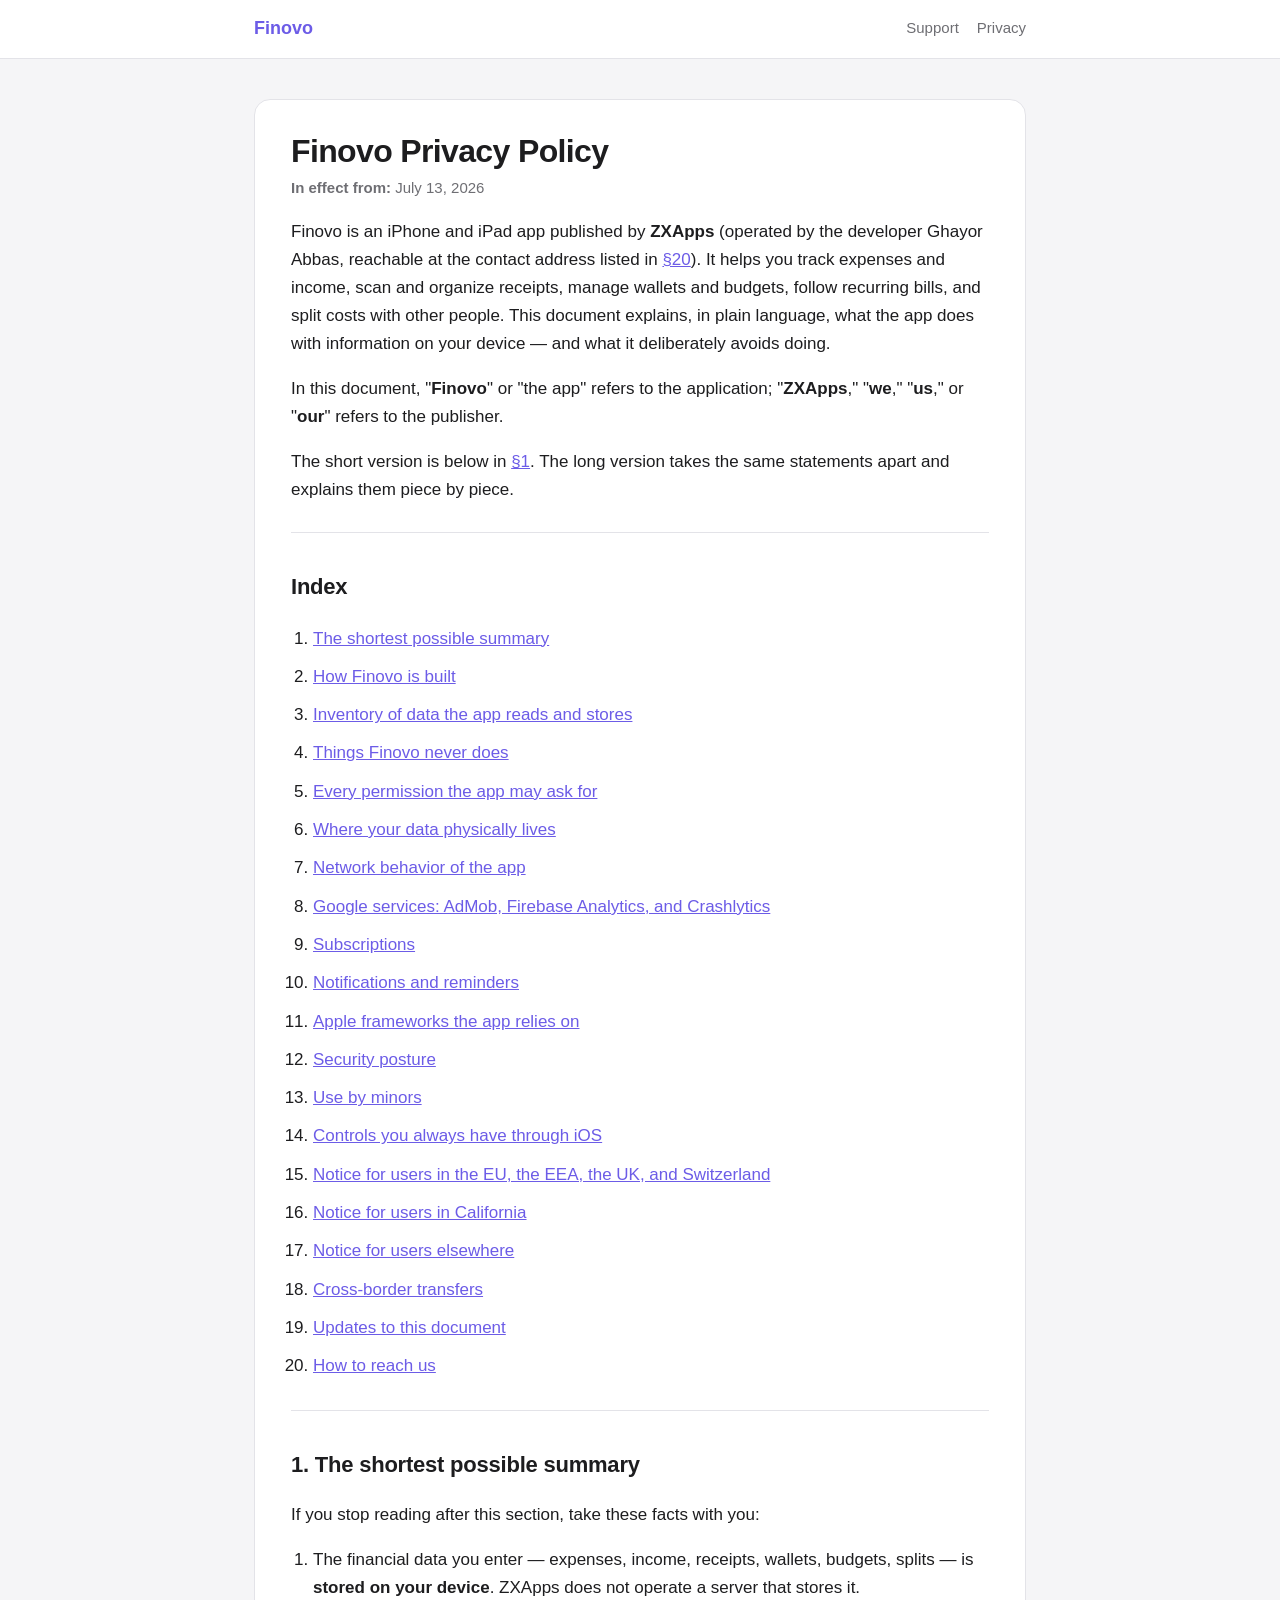
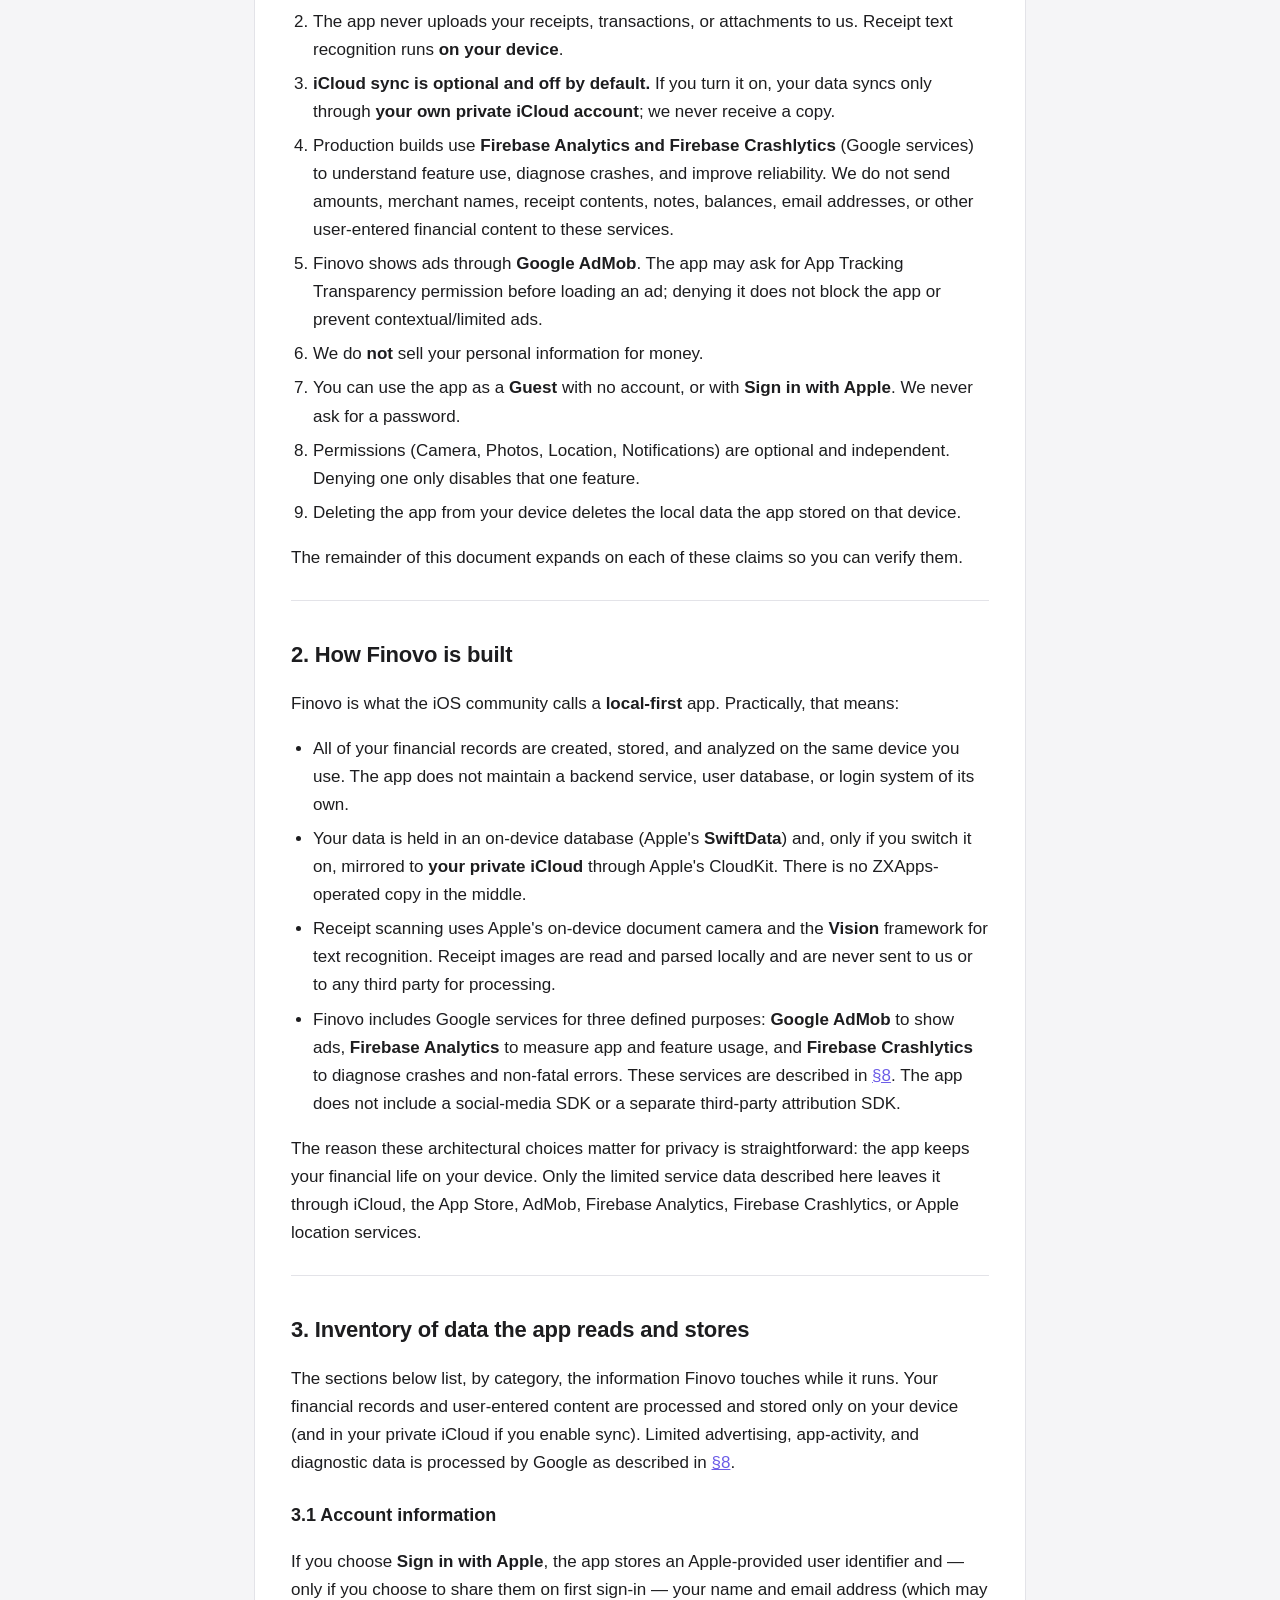
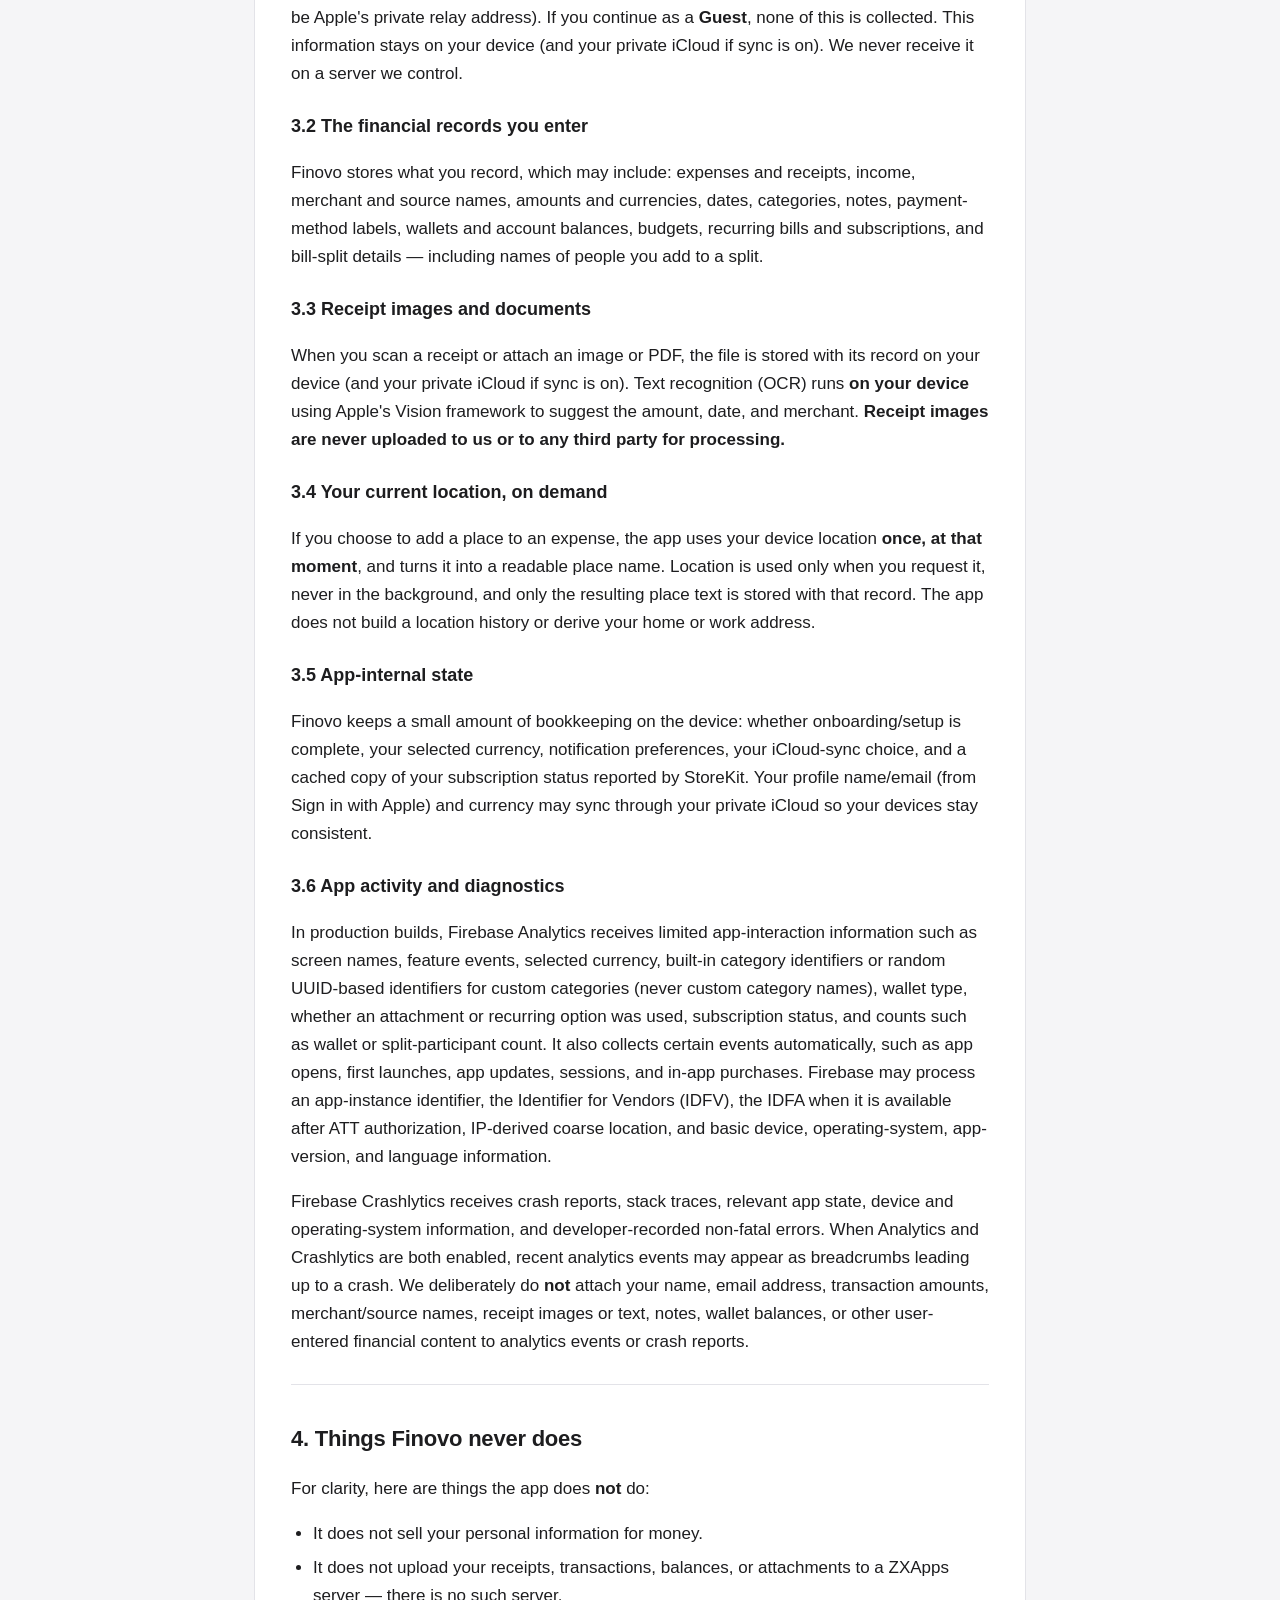
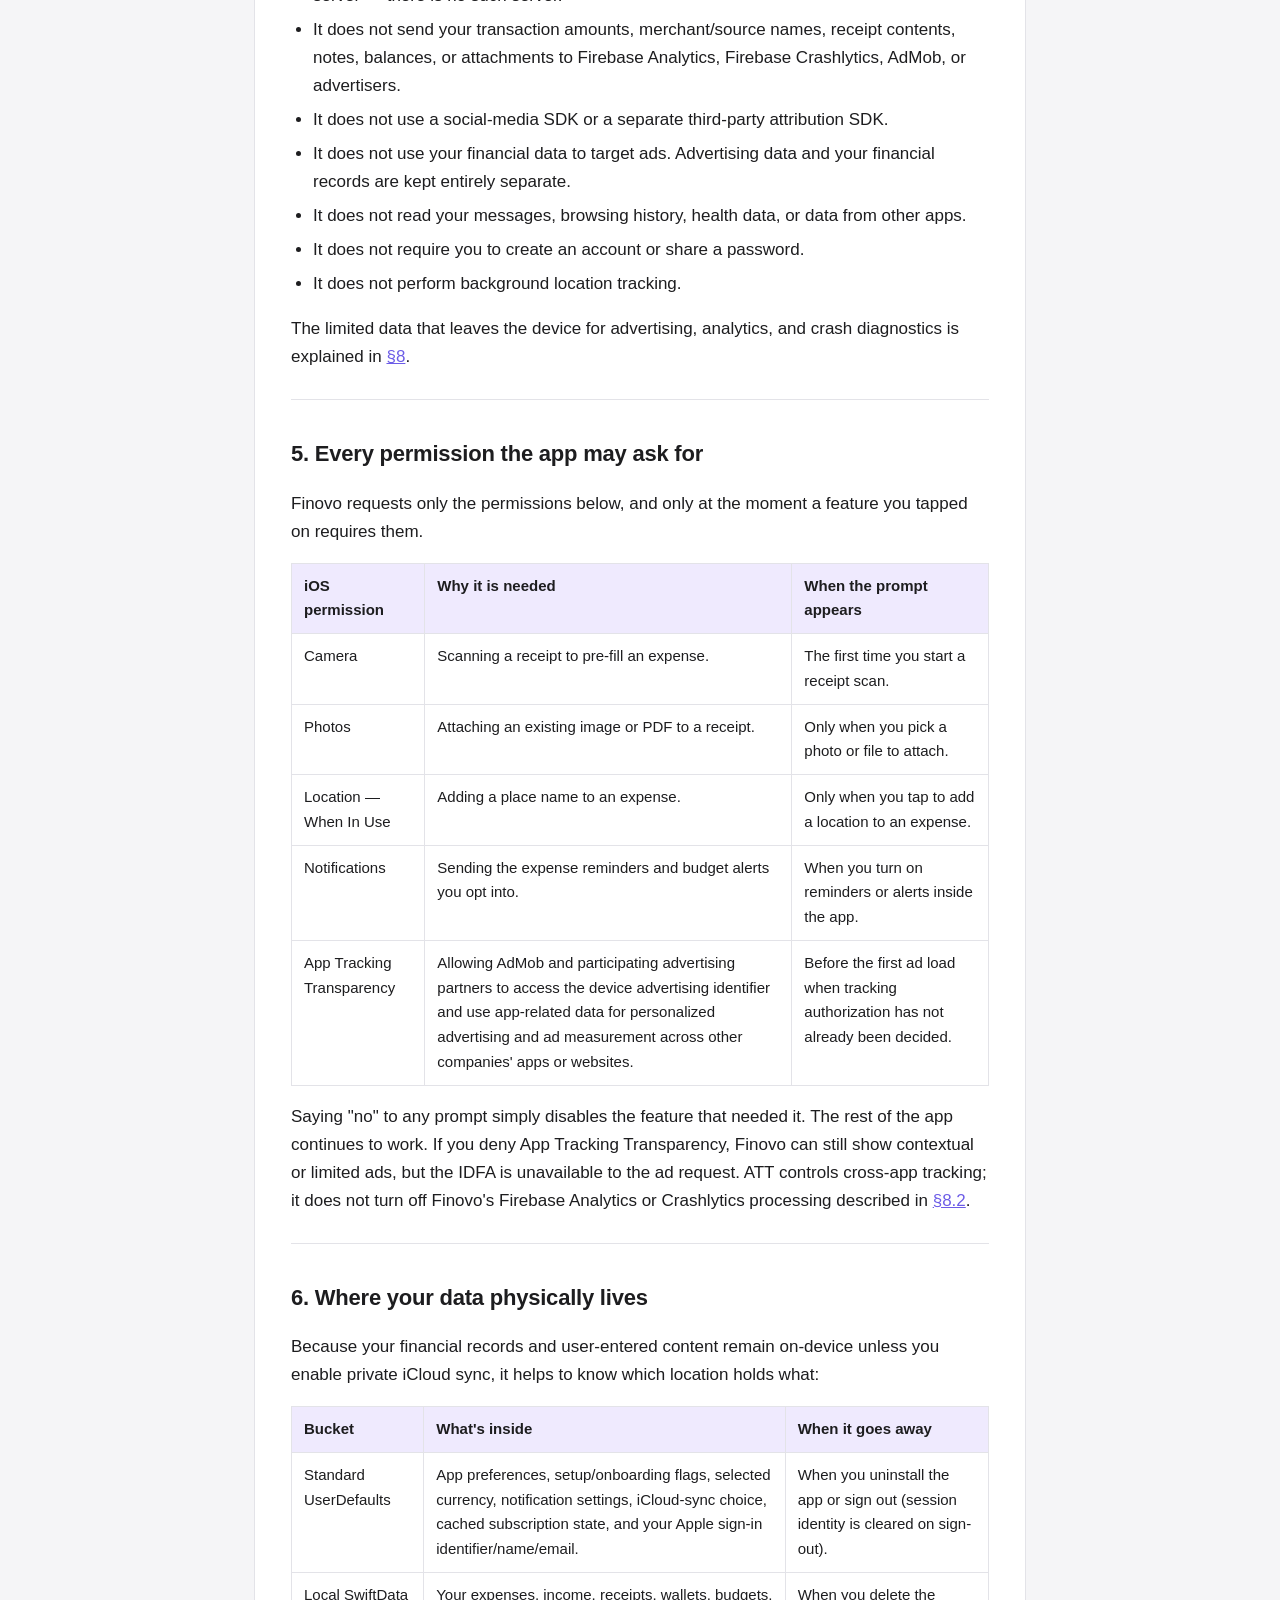
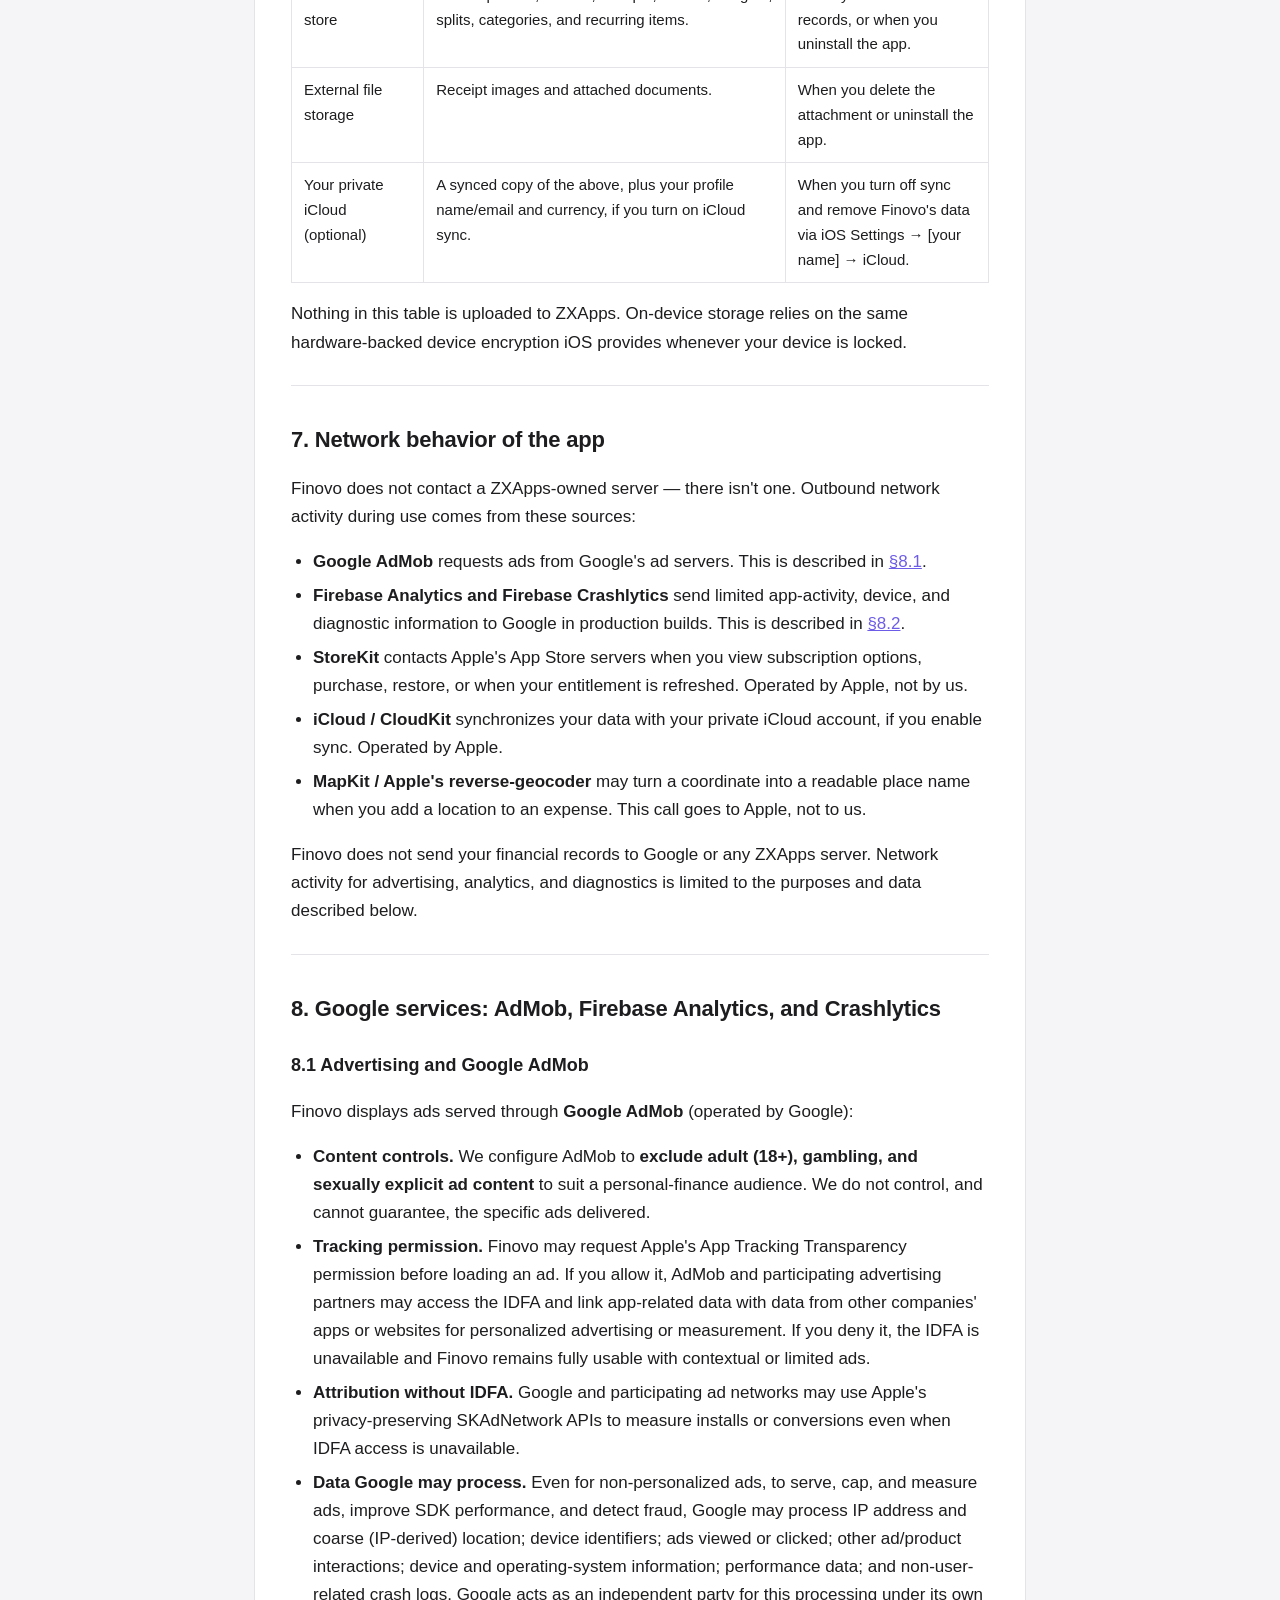
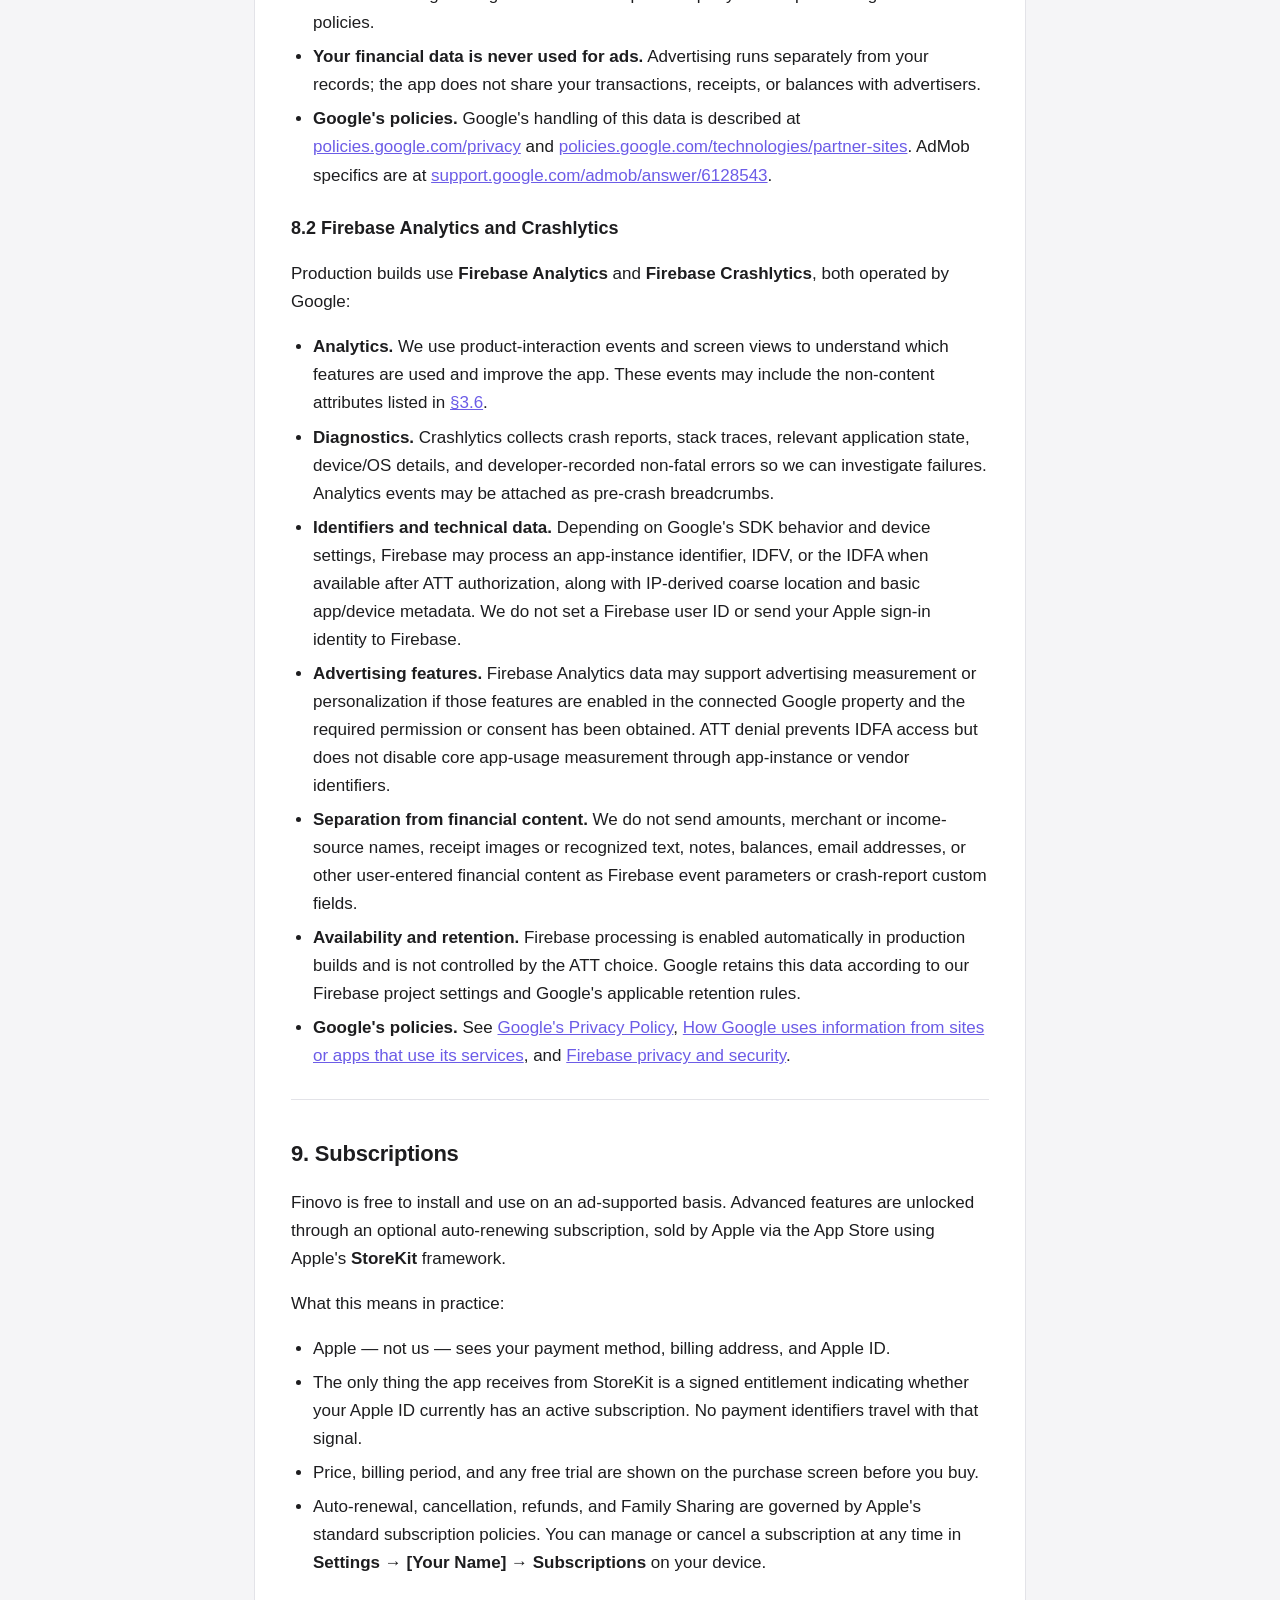
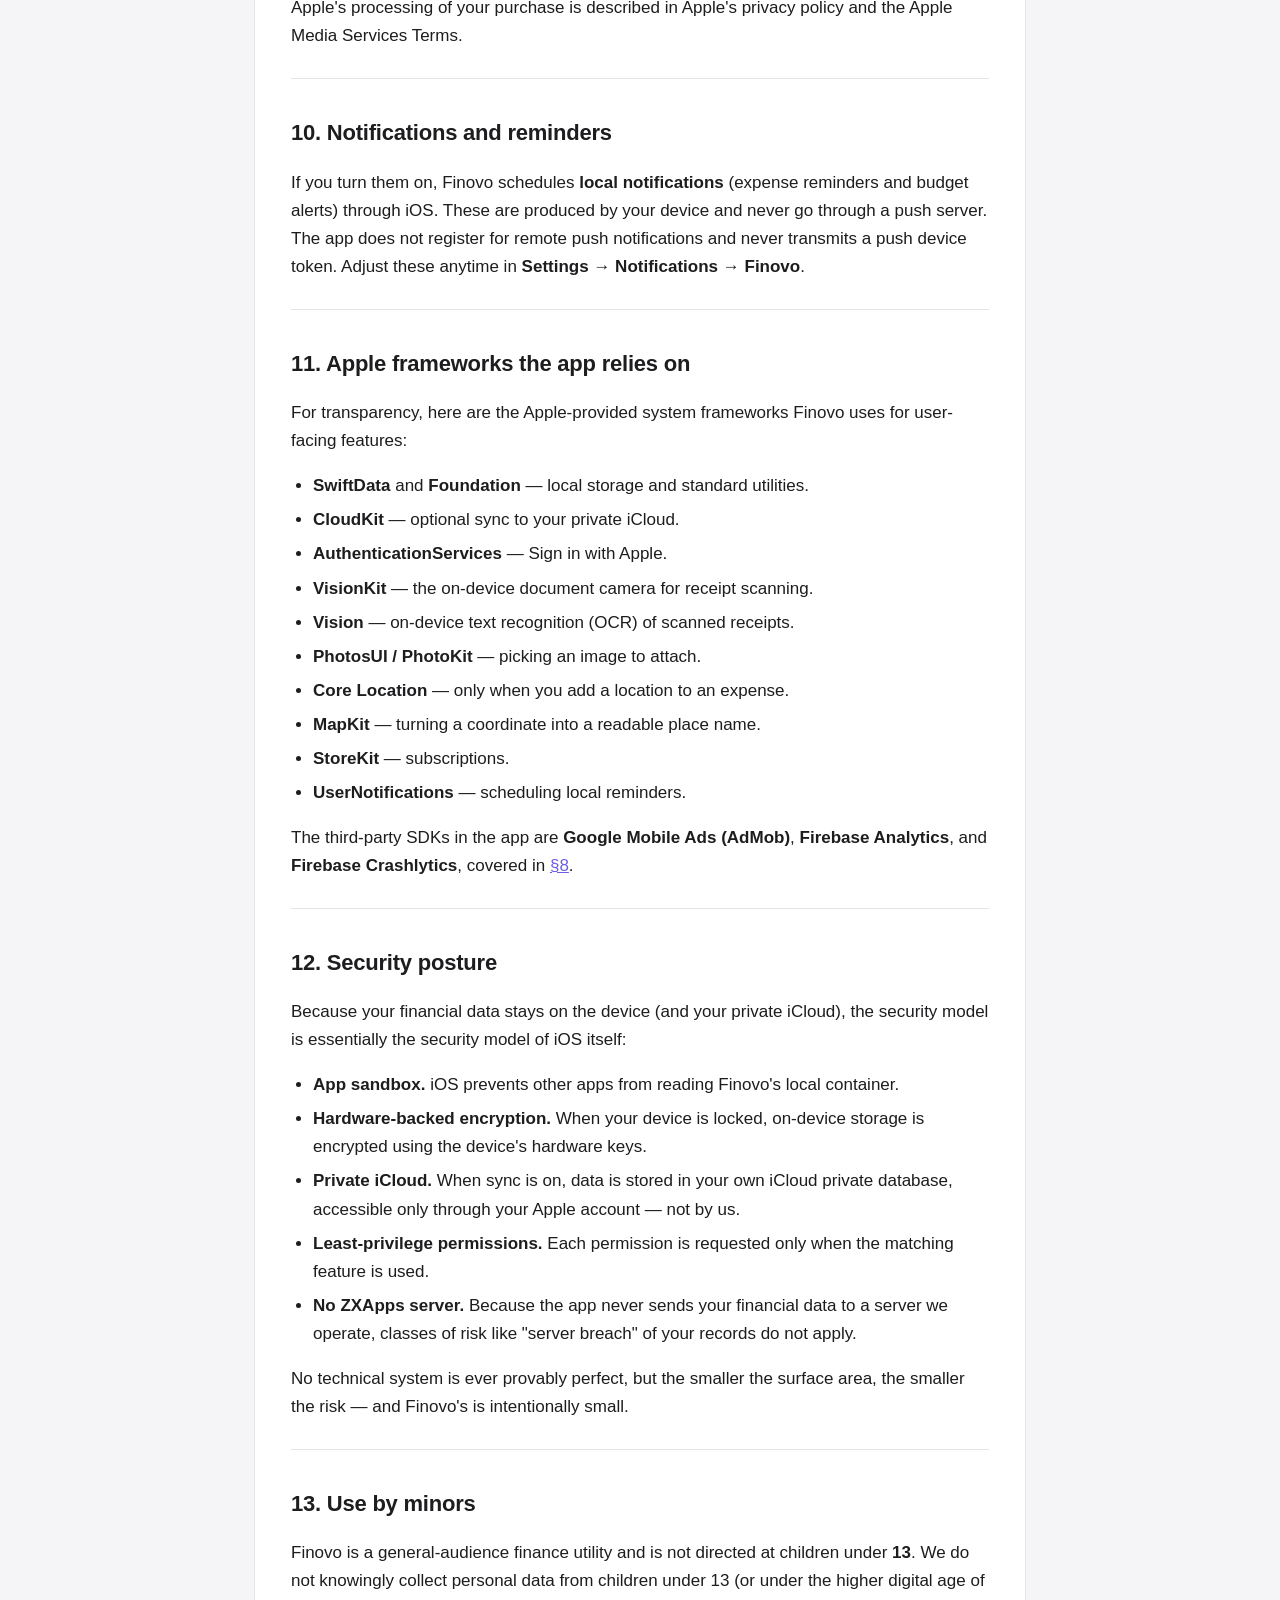
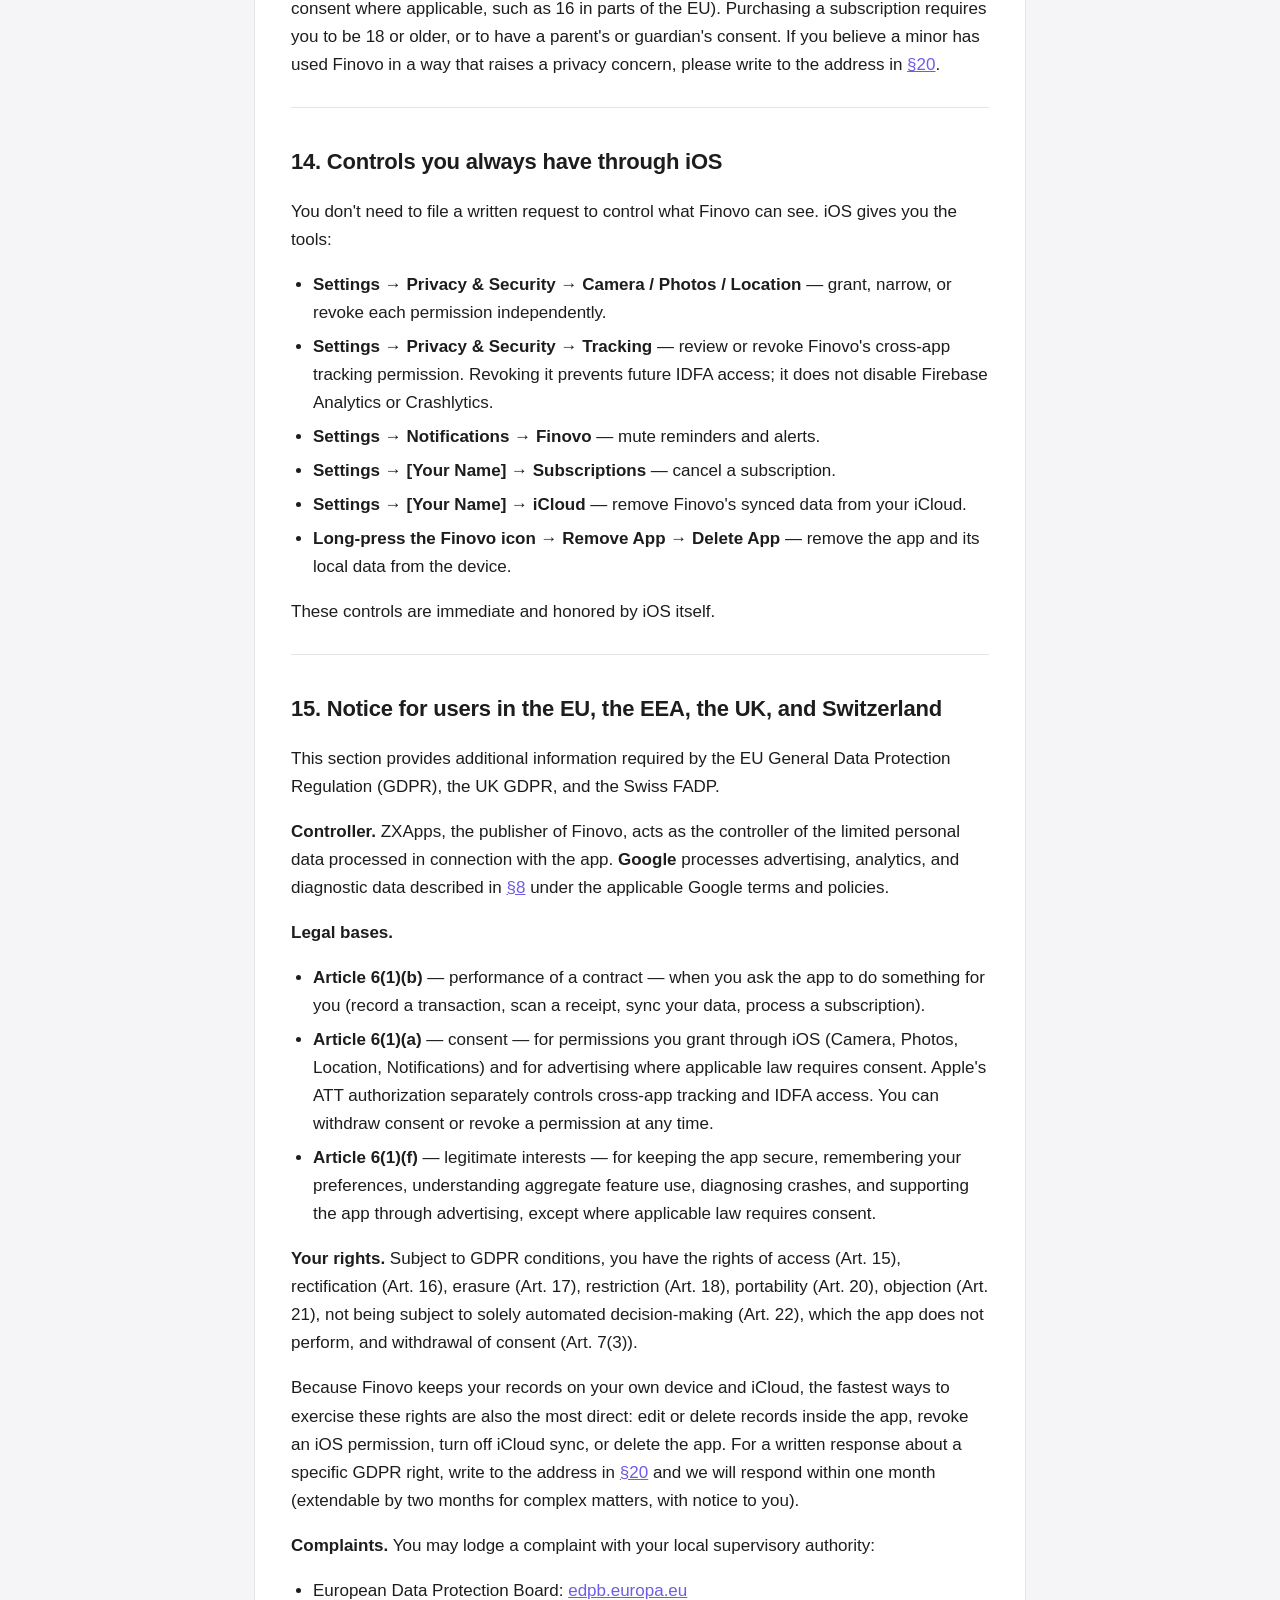
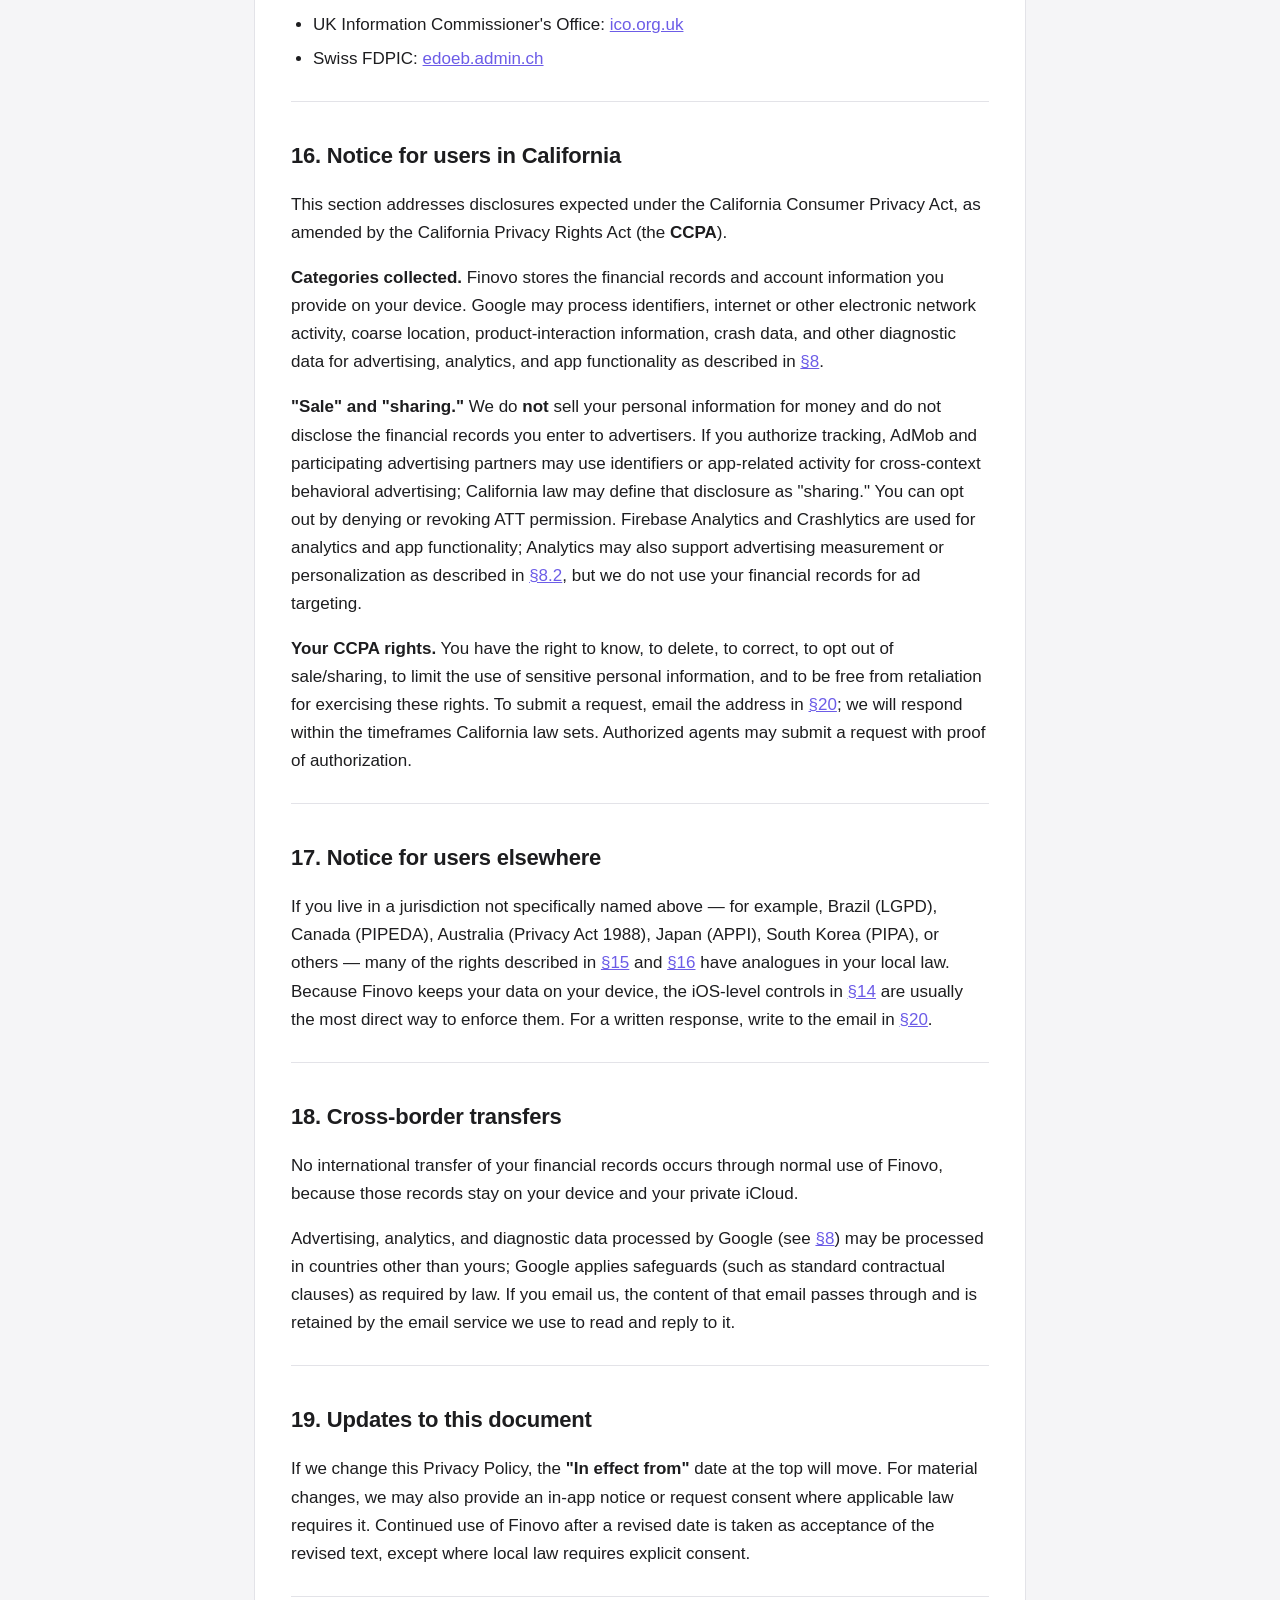
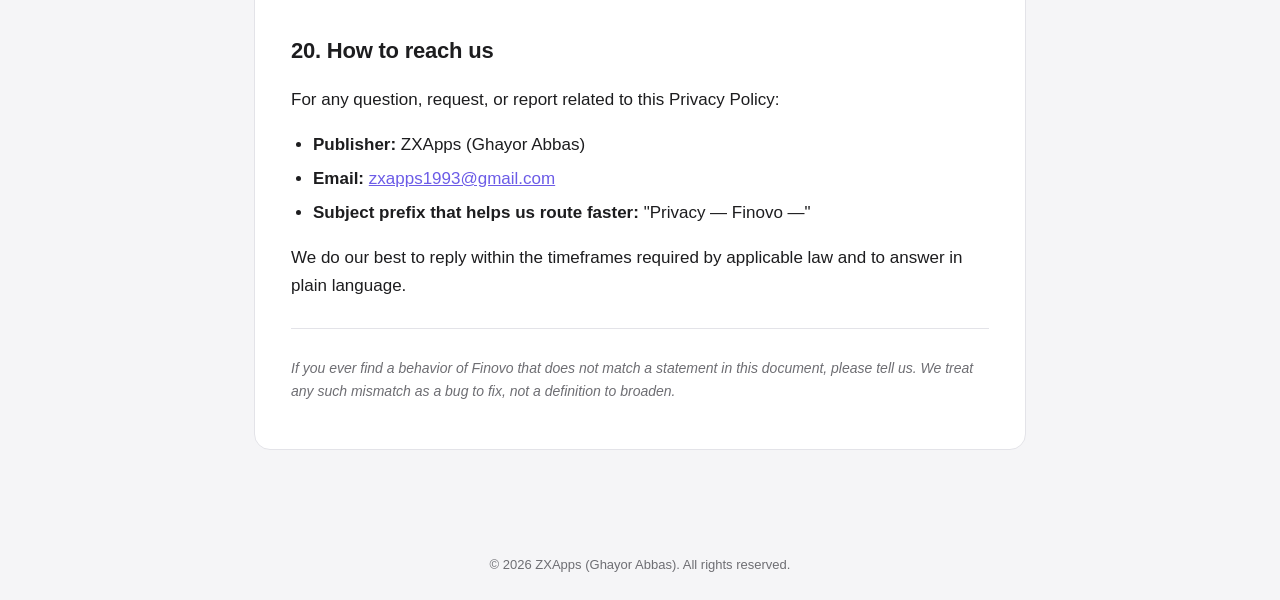
==== commit 51a04f95: "code updated" ====
--- a/docs/privacy.html
+++ b/docs/privacy.html
@@ -39,7 +39,7 @@
                     <li><a href="#5-every-permission-the-app-may-ask-for">Every permission the app may ask for</a></li>
                     <li><a href="#6-where-your-data-physically-lives">Where your data physically lives</a></li>
                     <li><a href="#7-network-behavior-of-the-app">Network behavior of the app</a></li>
-                    <li><a href="#8-advertising-and-third-party-advertising-services">Advertising and third-party advertising services</a></li>
+                    <li><a href="#8-google-services-admob-firebase-analytics-and-crashlytics">Google services: AdMob, Firebase Analytics, and Crashlytics</a></li>
                     <li><a href="#9-subscriptions">Subscriptions</a></li>
                     <li><a href="#10-notifications-and-reminders">Notifications and reminders</a></li>
                     <li><a href="#11-apple-frameworks-the-app-relies-on">Apple frameworks the app relies on</a></li>
@@ -63,11 +63,11 @@
                 <li>The financial data you enter — expenses, income, receipts, wallets, budgets, splits — is <strong>stored on your device</strong>. ZXApps does not operate a server that stores it.</li>
                 <li>The app never uploads your receipts, transactions, or attachments to us. Receipt text recognition runs <strong>on your device</strong>.</li>
                 <li><strong>iCloud sync is optional and off by default.</strong> If you turn it on, your data syncs only through <strong>your own private iCloud account</strong>; we never receive a copy.</li>
-                <li>We use <strong>Google Firebase Analytics and Crashlytics</strong> for app-usage measurement and diagnostics. We do not send your transaction amounts, merchant names, notes, receipt images, balances, name, email, or Apple ID to those services.</li>
-                <li>The <strong>free tier shows ads through Google AdMob and third-party advertising partners</strong>. Depending on your region and choices, ads may be personalized or non-personalized. Finovo uses Apple's <strong>App Tracking Transparency (ATT)</strong> framework and requests authorization before allowing access to the advertising identifier or tracking across other companies' apps or websites. <strong>Subscribing removes ads.</strong></li>
+                <li>Production builds use <strong>Firebase Analytics and Firebase Crashlytics</strong> (Google services) to understand feature use, diagnose crashes, and improve reliability. We do not send amounts, merchant names, receipt contents, notes, balances, email addresses, or other user-entered financial content to these services.</li>
+                <li>Finovo shows ads through <strong>Google AdMob</strong>. The app may ask for App Tracking Transparency permission before loading an ad; denying it does not block the app or prevent contextual/limited ads.</li>
                 <li>We do <strong>not</strong> sell your personal information for money.</li>
                 <li>You can use the app as a <strong>Guest</strong> with no account, or with <strong>Sign in with Apple</strong>. We never ask for a password.</li>
-                <li>Permissions (Camera, Photos, Location, Notifications, and Tracking where requested) are optional and independent. Denying Tracking does not prevent you from using Finovo; you may still see non-personalized or contextual ads.</li>
+                <li>Permissions (Camera, Photos, Location, Notifications) are optional and independent. Denying one only disables that one feature.</li>
                 <li>Deleting the app from your device deletes the local data the app stored on that device.</li>
             </ol>
             <p>The remainder of this document expands on each of these claims so you can verify them.</p>
@@ -80,14 +80,14 @@
                 <li>All of your financial records are created, stored, and analyzed on the same device you use. The app does not maintain a backend service, user database, or login system of its own.</li>
                 <li>Your data is held in an on-device database (Apple's <strong>SwiftData</strong>) and, only if you switch it on, mirrored to <strong>your private iCloud</strong> through Apple's CloudKit. There is no ZXApps-operated copy in the middle.</li>
                 <li>Receipt scanning uses Apple's on-device document camera and the <strong>Vision</strong> framework for text recognition. Receipt images are read and parsed locally and are never sent to us or to any third party for processing.</li>
-                <li>Finovo uses <strong>Google Firebase Analytics and Crashlytics</strong> to measure feature usage and diagnose crashes, and <strong>Google AdMob plus participating advertising, bidding, mediation, and measurement partners</strong> to support the free tier. These services are described below. Finovo does not send them the financial content you enter.</li>
-            </ul>
-            <p>The reason these architectural choices matter for privacy is straightforward: the app keeps your financial life on your device. Limited service data may leave the device through Apple services, Firebase, and advertising services, but your financial records and attachments are not uploaded to ZXApps, Firebase, or advertisers.</p>
+                <li>Finovo includes Google services for three defined purposes: <strong>Google AdMob</strong> to show ads, <strong>Firebase Analytics</strong> to measure app and feature usage, and <strong>Firebase Crashlytics</strong> to diagnose crashes and non-fatal errors. These services are described in <a href="#8-google-services-admob-firebase-analytics-and-crashlytics">§8</a>. The app does not include a social-media SDK or a separate third-party attribution SDK.</li>
+            </ul>
+            <p>The reason these architectural choices matter for privacy is straightforward: the app keeps your financial life on your device. Only the limited service data described here leaves it through iCloud, the App Store, AdMob, Firebase Analytics, Firebase Crashlytics, or Apple location services.</p>
 
             <hr>
 
             <h2 id="3-inventory-of-data-the-app-reads-and-stores">3. Inventory of data the app reads and stores</h2>
-            <p>The sections below list, by category, the information Finovo touches while it runs. <strong>Your financial records and attachments are processed and stored only on your device</strong> (and in your private iCloud if you enable sync). Firebase service data and advertising data are described separately below.</p>
+            <p>The sections below list, by category, the information Finovo touches while it runs. Your financial records and user-entered content are processed and stored only on your device (and in your private iCloud if you enable sync). Limited advertising, app-activity, and diagnostic data is processed by Google as described in <a href="#8-google-services-admob-firebase-analytics-and-crashlytics">§8</a>.</p>
 
             <h3>3.1 Account information</h3>
             <p>If you choose <strong>Sign in with Apple</strong>, the app stores an Apple-provided user identifier and — only if you choose to share them on first sign-in — your name and email address (which may be Apple's private relay address). If you continue as a <strong>Guest</strong>, none of this is collected. This information stays on your device (and your private iCloud if sync is on). We never receive it on a server we control.</p>
@@ -104,9 +104,9 @@
             <h3>3.5 App-internal state</h3>
             <p>Finovo keeps a small amount of bookkeeping on the device: whether onboarding/setup is complete, your selected currency, notification preferences, your iCloud-sync choice, and a cached copy of your subscription status reported by StoreKit. Your profile name/email (from Sign in with Apple) and currency may sync through your private iCloud so your devices stay consistent.</p>
 
-            <h3 id="36-analytics-and-diagnostic-data">3.6 Analytics and diagnostic data</h3>
-            <p>In production builds, <strong>Firebase Analytics</strong> collects app interactions such as screen views and feature events. Events may include limited properties such as a category identifier, selected currency, recurrence frequency, wallet type, subscription status, whether an attachment was added, or a count of wallets or split participants. We use these signals to understand aggregate feature usage; we do not send transaction amounts, merchant or source names, notes, receipt images or OCR text, account balances, location text, names, email addresses, or Apple IDs.</p>
-            <p><strong>Firebase Crashlytics</strong> collects crash and diagnostic information such as crash stack traces, app version, device model, operating-system version, timestamps, and installation/session identifiers. Firebase assigns app-instance or installation identifiers to help distinguish installations and diagnose repeated failures. We do not set a Firebase user ID or deliberately link these identifiers to your Finovo profile. Google processes this data for us under its own terms and privacy policy. Google states that Crashlytics retains crash stack traces and associated identifiers for 90 days before beginning deletion from live and backup systems.</p>
+            <h3 id="36-app-activity-and-diagnostics">3.6 App activity and diagnostics</h3>
+            <p>In production builds, Firebase Analytics receives limited app-interaction information such as screen names, feature events, selected currency, built-in category identifiers or random UUID-based identifiers for custom categories (never custom category names), wallet type, whether an attachment or recurring option was used, subscription status, and counts such as wallet or split-participant count. It also collects certain events automatically, such as app opens, first launches, app updates, sessions, and in-app purchases. Firebase may process an app-instance identifier, the Identifier for Vendors (IDFV), the IDFA when it is available after ATT authorization, IP-derived coarse location, and basic device, operating-system, app-version, and language information.</p>
+            <p>Firebase Crashlytics receives crash reports, stack traces, relevant app state, device and operating-system information, and developer-recorded non-fatal errors. When Analytics and Crashlytics are both enabled, recent analytics events may appear as breadcrumbs leading up to a crash. We deliberately do <strong>not</strong> attach your name, email address, transaction amounts, merchant/source names, receipt images or text, notes, wallet balances, or other user-entered financial content to analytics events or crash reports.</p>
 
             <hr>
 
@@ -115,12 +115,14 @@
             <ul>
                 <li>It does not sell your personal information for money.</li>
                 <li>It does not upload your receipts, transactions, balances, or attachments to a ZXApps server — there is no such server.</li>
+                <li>It does not send your transaction amounts, merchant/source names, receipt contents, notes, balances, or attachments to Firebase Analytics, Firebase Crashlytics, AdMob, or advertisers.</li>
+                <li>It does not use a social-media SDK or a separate third-party attribution SDK.</li>
                 <li>It does not use your financial data to target ads. Advertising data and your financial records are kept entirely separate.</li>
                 <li>It does not read your messages, browsing history, health data, or data from other apps.</li>
                 <li>It does not require you to create an account or share a password.</li>
                 <li>It does not perform background location tracking.</li>
             </ul>
-            <p>Limited analytics, diagnostics, advertising, and Apple-service data may leave the device as described in <a href="#7-network-behavior-of-the-app">§7</a> and <a href="#8-advertising-and-third-party-advertising-services">§8</a>. Your financial records and attachments do not.</p>
+            <p>The limited data that leaves the device for advertising, analytics, and crash diagnostics is explained in <a href="#8-google-services-admob-firebase-analytics-and-crashlytics">§8</a>.</p>
 
             <hr>
 
@@ -135,15 +137,15 @@
                     <tr><td>Photos</td><td>Attaching an existing image or PDF to a receipt.</td><td>Only when you pick a photo or file to attach.</td></tr>
                     <tr><td>Location — When In Use</td><td>Adding a place name to an expense.</td><td>Only when you tap to add a location to an expense.</td></tr>
                     <tr><td>Notifications</td><td>Sending the expense reminders and budget alerts you opt into.</td><td>When you turn on reminders or alerts inside the app.</td></tr>
-                    <tr><td>Tracking (App Tracking Transparency)</td><td>Allowing participating advertising services to access the device advertising identifier (IDFA) or link Finovo activity with information from other companies' apps or websites for personalized advertising and measurement.</td><td>Finovo requests authorization before allowing any tracking covered by Apple's ATT rules. iOS may not display the prompt when tracking is unavailable, restricted, previously decided, or not applicable.</td></tr>
+                    <tr><td>App Tracking Transparency</td><td>Allowing AdMob and participating advertising partners to access the device advertising identifier and use app-related data for personalized advertising and ad measurement across other companies' apps or websites.</td><td>Before the first ad load when tracking authorization has not already been decided.</td></tr>
                 </tbody>
             </table>
-            <p>Saying "no" to any prompt leaves the rest of the app available. Finovo checks ATT authorization before starting advertising services that could use tracking data. If you deny ATT permission, Finovo does not authorize those services to access the IDFA or track you across other companies' apps or websites through ATT-covered methods. Ads may still be shown using contextual, coarse, first-party, or other permitted non-tracking signals. ATT permission is separate from any regional consent choices presented by an advertising consent form.</p>
+            <p>Saying "no" to any prompt simply disables the feature that needed it. The rest of the app continues to work. If you deny App Tracking Transparency, Finovo can still show contextual or limited ads, but the IDFA is unavailable to the ad request. ATT controls cross-app tracking; it does not turn off Finovo's Firebase Analytics or Crashlytics processing described in <a href="#82-firebase-analytics-and-crashlytics">§8.2</a>.</p>
 
             <hr>
 
             <h2 id="6-where-your-data-physically-lives">6. Where your data physically lives</h2>
-            <p>Your financial content remains on-device or in your private iCloud. The table below identifies those storage locations:</p>
+            <p>Because your financial records and user-entered content remain on-device unless you enable private iCloud sync, it helps to know which location holds what:</p>
             <table>
                 <thead>
                     <tr><th>Bucket</th><th>What's inside</th><th>When it goes away</th></tr>
@@ -162,33 +164,44 @@
             <h2 id="7-network-behavior-of-the-app">7. Network behavior of the app</h2>
             <p>Finovo does not contact a ZXApps-owned server — there isn't one. Outbound network activity during use comes from these sources:</p>
             <ul>
-                <li><strong>Google AdMob and participating third-party advertising services</strong> request, select, deliver, measure, and protect ads on the free tier. AdMob may mediate ads from other networks, bidders, vendors, and ad sources. This is described in <a href="#8-advertising-and-third-party-advertising-services">§8</a>.</li>
-                <li><strong>Google Firebase Analytics and Crashlytics</strong> receive app-interaction events, installation identifiers, and crash/diagnostic data as described in <a href="#36-analytics-and-diagnostic-data">§3.6</a>.</li>
+                <li><strong>Google AdMob</strong> requests ads from Google's ad servers. This is described in <a href="#81-advertising-and-google-admob">§8.1</a>.</li>
+                <li><strong>Firebase Analytics and Firebase Crashlytics</strong> send limited app-activity, device, and diagnostic information to Google in production builds. This is described in <a href="#82-firebase-analytics-and-crashlytics">§8.2</a>.</li>
                 <li><strong>StoreKit</strong> contacts Apple's App Store servers when you view subscription options, purchase, restore, or when your entitlement is refreshed. Operated by Apple, not by us.</li>
                 <li><strong>iCloud / CloudKit</strong> synchronizes your data with your private iCloud account, if you enable sync. Operated by Apple.</li>
                 <li><strong>MapKit / Apple's reverse-geocoder</strong> may turn a coordinate into a readable place name when you add a location to an expense. This call goes to Apple, not to us.</li>
             </ul>
-            <p>Apart from the services identified here, the app does not send telemetry, attribution callbacks, or webhooks to third parties. None of these network services receives your transaction amounts, merchant names, notes, receipt images, balances, or other financial records from Finovo.</p>
-
-            <hr>
-
-            <h2 id="8-advertising-and-third-party-advertising-services">8. Advertising and third-party advertising services</h2>
-            <p>The free tier of Finovo is supported by ads delivered through <strong>Google AdMob</strong> and participating third-party advertising services. Depending on availability, region, consent, and campaign, these may include ad networks, mediation partners, bidders, demand partners, advertisers, measurement providers, fraud-prevention providers, and vendors that supply or verify an ad. AdMob may choose among these sources through bidding or mediation, so Google is not necessarily the only company involved in an ad request.</p>
-            <ul>
-                <li><strong>Purposes.</strong> Advertising services may request, select, deliver, personalize, frequency-cap, measure, attribute, secure, and report on ads; prevent invalid traffic and fraud; and comply with legal obligations.</li>
-                <li><strong>Data these services may process.</strong> Depending on your choices and the provider, this can include IP address; coarse location inferred from IP; device model, language, operating system, app version, and connection information; advertising identifiers such as IDFA when permitted; app-instance, publisher, or vendor identifiers; consent and privacy signals; ad-view, click, conversion, and interaction data; and diagnostic or fraud-prevention signals. An ad provider may combine permitted data with information it already holds under its own privacy policy.</li>
-                <li><strong>Personalized and non-personalized ads.</strong> Where permitted and with any legally required consent, advertising partners may use identifiers and activity information to personalize ads or measure them across apps or websites. Otherwise, Finovo may request non-personalized, contextual, or restricted-data-processing ads. Non-personalized ads still require limited data processing for delivery, frequency capping, measurement, security, and fraud prevention.</li>
-                <li><strong>ATT.</strong> Finovo uses Apple's ATT framework and requests authorization before enabling access to IDFA or ATT-covered cross-app/cross-site tracking. Unless the ATT status is <strong>Authorized</strong>, Finovo does not authorize advertising services to use the IDFA or engage in ATT-covered tracking. Denying ATT does not remove ads and does not prevent processing that Apple does not define as tracking. You can change ATT permission later in <strong>Settings &rarr; Privacy &amp; Security &rarr; Tracking</strong>. iOS may not display the prompt if you previously made a choice, tracking requests are restricted at the device or account level, or the request is otherwise unavailable.</li>
-                <li><strong>Regional consent.</strong> Where required, an advertising consent form may let you consent, reject, or manage purposes and partners. That consent is separate from ATT: both the applicable regional consent and ATT authorization must permit a tracking use before Finovo allows that use. Available partners can change over time; the current partners and their purposes are shown in the consent form or its privacy-options screen when applicable.</li>
-                <li><strong>Your financial data is never used for ads.</strong> Finovo does not send advertisers or ad partners your transaction amounts, merchant names, receipt content or images, notes, budgets, wallet balances, split participants, Sign in with Apple details, or precise location entered in the app.</li>
-                <li><strong>Provider policies.</strong> Google's handling of data is described in its <a href="https://policies.google.com/privacy">Privacy Policy</a>, <a href="https://policies.google.com/technologies/partner-sites">data-use information for partner apps</a>, and <a href="https://support.google.com/admob/answer/6128543">AdMob privacy information</a>. Other participating providers process data under the notices presented in the applicable consent or privacy-options interface.</li>
-                <li><strong>Removing ads.</strong> Purchasing a subscription removes third-party ads and stops new ad requests from Finovo while the subscription is active. Previously collected data remains subject to each provider's retention and deletion rules.</li>
+            <p>Finovo does not send your financial records to Google or any ZXApps server. Network activity for advertising, analytics, and diagnostics is limited to the purposes and data described below.</p>
+
+            <hr>
+
+            <h2 id="8-google-services-admob-firebase-analytics-and-crashlytics">8. Google services: AdMob, Firebase Analytics, and Crashlytics</h2>
+            <h3 id="81-advertising-and-google-admob">8.1 Advertising and Google AdMob</h3>
+            <p>Finovo displays ads served through <strong>Google AdMob</strong> (operated by Google):</p>
+            <ul>
+                <li><strong>Content controls.</strong> We configure AdMob to <strong>exclude adult (18+), gambling, and sexually explicit ad content</strong> to suit a personal-finance audience. We do not control, and cannot guarantee, the specific ads delivered.</li>
+                <li><strong>Tracking permission.</strong> Finovo may request Apple's App Tracking Transparency permission before loading an ad. If you allow it, AdMob and participating advertising partners may access the IDFA and link app-related data with data from other companies' apps or websites for personalized advertising or measurement. If you deny it, the IDFA is unavailable and Finovo remains fully usable with contextual or limited ads.</li>
+                <li><strong>Attribution without IDFA.</strong> Google and participating ad networks may use Apple's privacy-preserving SKAdNetwork APIs to measure installs or conversions even when IDFA access is unavailable.</li>
+                <li><strong>Data Google may process.</strong> Even for non-personalized ads, to serve, cap, and measure ads, improve SDK performance, and detect fraud, Google may process IP address and coarse (IP-derived) location; device identifiers; ads viewed or clicked; other ad/product interactions; device and operating-system information; performance data; and non-user-related crash logs. Google acts as an independent party for this processing under its own policies.</li>
+                <li><strong>Your financial data is never used for ads.</strong> Advertising runs separately from your records; the app does not share your transactions, receipts, or balances with advertisers.</li>
+                <li><strong>Google's policies.</strong> Google's handling of this data is described at <a href="https://policies.google.com/privacy">policies.google.com/privacy</a> and <a href="https://policies.google.com/technologies/partner-sites">policies.google.com/technologies/partner-sites</a>. AdMob specifics are at <a href="https://support.google.com/admob/answer/6128543">support.google.com/admob/answer/6128543</a>.</li>
+            </ul>
+
+            <h3 id="82-firebase-analytics-and-crashlytics">8.2 Firebase Analytics and Crashlytics</h3>
+            <p>Production builds use <strong>Firebase Analytics</strong> and <strong>Firebase Crashlytics</strong>, both operated by Google:</p>
+            <ul>
+                <li><strong>Analytics.</strong> We use product-interaction events and screen views to understand which features are used and improve the app. These events may include the non-content attributes listed in <a href="#36-app-activity-and-diagnostics">§3.6</a>.</li>
+                <li><strong>Diagnostics.</strong> Crashlytics collects crash reports, stack traces, relevant application state, device/OS details, and developer-recorded non-fatal errors so we can investigate failures. Analytics events may be attached as pre-crash breadcrumbs.</li>
+                <li><strong>Identifiers and technical data.</strong> Depending on Google's SDK behavior and device settings, Firebase may process an app-instance identifier, IDFV, or the IDFA when available after ATT authorization, along with IP-derived coarse location and basic app/device metadata. We do not set a Firebase user ID or send your Apple sign-in identity to Firebase.</li>
+                <li><strong>Advertising features.</strong> Firebase Analytics data may support advertising measurement or personalization if those features are enabled in the connected Google property and the required permission or consent has been obtained. ATT denial prevents IDFA access but does not disable core app-usage measurement through app-instance or vendor identifiers.</li>
+                <li><strong>Separation from financial content.</strong> We do not send amounts, merchant or income-source names, receipt images or recognized text, notes, balances, email addresses, or other user-entered financial content as Firebase event parameters or crash-report custom fields.</li>
+                <li><strong>Availability and retention.</strong> Firebase processing is enabled automatically in production builds and is not controlled by the ATT choice. Google retains this data according to our Firebase project settings and Google's applicable retention rules.</li>
+                <li><strong>Google's policies.</strong> See <a href="https://policies.google.com/privacy">Google's Privacy Policy</a>, <a href="https://policies.google.com/technologies/partner-sites">How Google uses information from sites or apps that use its services</a>, and <a href="https://firebase.google.com/support/privacy">Firebase privacy and security</a>.</li>
             </ul>
 
             <hr>
 
             <h2 id="9-subscriptions">9. Subscriptions</h2>
-            <p>Finovo is free to install and use on an ad-supported basis. Advanced features and an ad-free experience are unlocked through an optional auto-renewing subscription, sold by Apple via the App Store using Apple's <strong>StoreKit</strong> framework.</p>
+            <p>Finovo is free to install and use on an ad-supported basis. Advanced features are unlocked through an optional auto-renewing subscription, sold by Apple via the App Store using Apple's <strong>StoreKit</strong> framework.</p>
             <p>What this means in practice:</p>
             <ul>
                 <li>Apple — not us — sees your payment method, billing address, and Apple ID.</li>
@@ -219,7 +232,7 @@
                 <li><strong>StoreKit</strong> — subscriptions.</li>
                 <li><strong>UserNotifications</strong> — scheduling local reminders.</li>
             </ul>
-            <p>Third-party SDKs and services include <strong>Google Firebase Analytics</strong>, <strong>Firebase Crashlytics</strong>, <strong>Google Mobile Ads (AdMob)</strong>, and advertising partners reached through AdMob mediation, bidding, or ad delivery. They are covered in <a href="#36-analytics-and-diagnostic-data">§3.6</a>, <a href="#7-network-behavior-of-the-app">§7</a>, and <a href="#8-advertising-and-third-party-advertising-services">§8</a>.</p>
+            <p>The third-party SDKs in the app are <strong>Google Mobile Ads (AdMob)</strong>, <strong>Firebase Analytics</strong>, and <strong>Firebase Crashlytics</strong>, covered in <a href="#8-google-services-admob-firebase-analytics-and-crashlytics">§8</a>.</p>
 
             <hr>
 
@@ -245,8 +258,7 @@
             <p>You don't need to file a written request to control what Finovo can see. iOS gives you the tools:</p>
             <ul>
                 <li><strong>Settings &rarr; Privacy &amp; Security &rarr; Camera / Photos / Location</strong> — grant, narrow, or revoke each permission independently.</li>
-                <li><strong>Settings &rarr; Privacy &amp; Security &rarr; Tracking</strong> — review or revoke Finovo's ATT permission.</li>
-                <li><strong>Finovo's advertising privacy options, when available in your region</strong> — review or change consent choices for advertising purposes and partners. Revoking a choice affects future processing but does not automatically erase data a provider previously collected.</li>
+                <li><strong>Settings &rarr; Privacy &amp; Security &rarr; Tracking</strong> — review or revoke Finovo's cross-app tracking permission. Revoking it prevents future IDFA access; it does not disable Firebase Analytics or Crashlytics.</li>
                 <li><strong>Settings &rarr; Notifications &rarr; Finovo</strong> — mute reminders and alerts.</li>
                 <li><strong>Settings &rarr; [Your Name] &rarr; Subscriptions</strong> — cancel a subscription.</li>
                 <li><strong>Settings &rarr; [Your Name] &rarr; iCloud</strong> — remove Finovo's synced data from your iCloud.</li>
@@ -258,15 +270,15 @@
 
             <h2 id="15-notice-for-users-in-the-eu-the-eea-the-uk-and-switzerland">15. Notice for users in the EU, the EEA, the UK, and Switzerland</h2>
             <p>This section provides additional information required by the EU General Data Protection Regulation (GDPR), the UK GDPR, and the Swiss FADP.</p>
-            <p><strong>Controller.</strong> ZXApps, the publisher of Finovo, acts as controller for the limited processing it determines. Google processes Firebase data as our service provider under applicable terms. Google and participating advertising providers may act as processors, independent controllers, or joint controllers for the advertising activities described in <a href="#8-advertising-and-third-party-advertising-services">§8</a>, depending on the service and applicable law.</p>
+            <p><strong>Controller.</strong> ZXApps, the publisher of Finovo, acts as the controller of the limited personal data processed in connection with the app. <strong>Google</strong> processes advertising, analytics, and diagnostic data described in <a href="#8-google-services-admob-firebase-analytics-and-crashlytics">§8</a> under the applicable Google terms and policies.</p>
             <p><strong>Legal bases.</strong></p>
             <ul>
                 <li><strong>Article 6(1)(b)</strong> — performance of a contract — when you ask the app to do something for you (record a transaction, scan a receipt, sync your data, process a subscription).</li>
-                <li><strong>Article 6(1)(a)</strong> — consent — for permissions you grant through iOS and for advertising storage, access, personalization, or measurement where consent is required. ATT authorization is an Apple platform permission and does not replace consent required by privacy law. You can withdraw consent at any time.</li>
-                <li><strong>Article 6(1)(f)</strong> — legitimate interests — where permitted, for keeping the app secure, remembering preferences, aggregated app analytics, crash diagnosis, fraud prevention, and funding the free tier with non-personalized advertising. We or a provider will rely on legitimate interests only after considering the impact on your rights and where the law permits it.</li>
+                <li><strong>Article 6(1)(a)</strong> — consent — for permissions you grant through iOS (Camera, Photos, Location, Notifications) and for advertising where applicable law requires consent. Apple's ATT authorization separately controls cross-app tracking and IDFA access. You can withdraw consent or revoke a permission at any time.</li>
+                <li><strong>Article 6(1)(f)</strong> — legitimate interests — for keeping the app secure, remembering your preferences, understanding aggregate feature use, diagnosing crashes, and supporting the app through advertising, except where applicable law requires consent.</li>
             </ul>
             <p><strong>Your rights.</strong> Subject to GDPR conditions, you have the rights of access (Art. 15), rectification (Art. 16), erasure (Art. 17), restriction (Art. 18), portability (Art. 20), objection (Art. 21), not being subject to solely automated decision-making (Art. 22), which the app does not perform, and withdrawal of consent (Art. 7(3)).</p>
-            <p>Because Finovo keeps your records on your own device and iCloud, the fastest ways to control those records are to edit or delete them inside the app, revoke an iOS permission, turn off iCloud sync, or delete the app. Advertising consent and partner controls are available through the applicable privacy-options interface. For a written response about a specific GDPR right, write to the address in <a href="#20-how-to-reach-us">§20</a> and we will respond within one month (extendable by two months for complex matters, with notice to you). Requests concerning data controlled independently by an advertising provider may need to be directed to that provider.</p>
+            <p>Because Finovo keeps your records on your own device and iCloud, the fastest ways to exercise these rights are also the most direct: edit or delete records inside the app, revoke an iOS permission, turn off iCloud sync, or delete the app. For a written response about a specific GDPR right, write to the address in <a href="#20-how-to-reach-us">§20</a> and we will respond within one month (extendable by two months for complex matters, with notice to you).</p>
             <p><strong>Complaints.</strong> You may lodge a complaint with your local supervisory authority:</p>
             <ul>
                 <li>European Data Protection Board: <a href="https://edpb.europa.eu/">edpb.europa.eu</a></li>
@@ -278,9 +290,9 @@
 
             <h2 id="16-notice-for-users-in-california">16. Notice for users in California</h2>
             <p>This section addresses disclosures expected under the California Consumer Privacy Act, as amended by the California Privacy Rights Act (the <strong>CCPA</strong>).</p>
-            <p><strong>Categories collected.</strong> Finovo stores the financial records and account information you provide on your device. Firebase processes identifiers, product-interaction data, crash data, and other diagnostic data. Advertising services may process identifiers, internet or other electronic-network activity, approximate geolocation, device information, ad interactions, inferences, and consent/privacy signals as described in <a href="#8-advertising-and-third-party-advertising-services">§8</a>. Finovo does not disclose your financial records to these services.</p>
-            <p><strong>"Sale" and "sharing."</strong> We do <strong>not</strong> sell your personal information for money and do not disclose the financial records you enter. Some disclosure of identifiers or app/ad activity to advertising partners for personalized or cross-context behavioral advertising may be considered a "sale" or "sharing" under California law even when no money changes hands. Where applicable, you can opt out through Finovo's advertising privacy options and by denying or revoking ATT permission. Subscribing removes ads and stops future ad requests while active.</p>
-            <p><strong>Your CCPA rights.</strong> Subject to applicable exceptions, you have the right to know, delete, correct, and opt out of sale/sharing, and the right to be free from discrimination for exercising these rights. You may also have the right to limit certain uses of sensitive personal information; Finovo does not use the financial content you enter to infer characteristics or target ads. To submit a request, use the privacy controls described above or email the address in <a href="#20-how-to-reach-us">§20</a>. We will respond within the timeframes California law sets. Authorized agents may submit a request with proof of authorization.</p>
+            <p><strong>Categories collected.</strong> Finovo stores the financial records and account information you provide on your device. Google may process identifiers, internet or other electronic network activity, coarse location, product-interaction information, crash data, and other diagnostic data for advertising, analytics, and app functionality as described in <a href="#8-google-services-admob-firebase-analytics-and-crashlytics">§8</a>.</p>
+            <p><strong>"Sale" and "sharing."</strong> We do <strong>not</strong> sell your personal information for money and do not disclose the financial records you enter to advertisers. If you authorize tracking, AdMob and participating advertising partners may use identifiers or app-related activity for cross-context behavioral advertising; California law may define that disclosure as "sharing." You can opt out by denying or revoking ATT permission. Firebase Analytics and Crashlytics are used for analytics and app functionality; Analytics may also support advertising measurement or personalization as described in <a href="#82-firebase-analytics-and-crashlytics">§8.2</a>, but we do not use your financial records for ad targeting.</p>
+            <p><strong>Your CCPA rights.</strong> You have the right to know, to delete, to correct, to opt out of sale/sharing, to limit the use of sensitive personal information, and to be free from retaliation for exercising these rights. To submit a request, email the address in <a href="#20-how-to-reach-us">§20</a>; we will respond within the timeframes California law sets. Authorized agents may submit a request with proof of authorization.</p>
 
             <hr>
 
@@ -291,12 +303,12 @@
 
             <h2 id="18-cross-border-transfers">18. Cross-border transfers</h2>
             <p>No international transfer of your financial records occurs through normal use of Finovo, because those records stay on your device and your private iCloud.</p>
-            <p>Firebase and advertising data (see <a href="#36-analytics-and-diagnostic-data">§3.6</a> and <a href="#8-advertising-and-third-party-advertising-services">§8</a>) may be processed in countries other than yours. Google and other providers state that they use transfer mechanisms and safeguards required by applicable law; consult the notice for the relevant provider for details. If you email us, the content of that email passes through and is retained by the email service we use to read and reply to it.</p>
+            <p>Advertising, analytics, and diagnostic data processed by Google (see <a href="#8-google-services-admob-firebase-analytics-and-crashlytics">§8</a>) may be processed in countries other than yours; Google applies safeguards (such as standard contractual clauses) as required by law. If you email us, the content of that email passes through and is retained by the email service we use to read and reply to it.</p>
 
             <hr>
 
             <h2 id="19-updates-to-this-document">19. Updates to this document</h2>
-            <p>If we change this Privacy Policy, the <strong>"In effect from"</strong> date at the top will move. For material changes — for example, adding a new third-party SDK, or any change that alters the on-device-first nature of the app — we will additionally display a notice inside the app the next time you open it. Continued use of Finovo after a revised date is taken as acceptance of the revised text, except where local law requires explicit consent.</p>
+            <p>If we change this Privacy Policy, the <strong>"In effect from"</strong> date at the top will move. For material changes, we may also provide an in-app notice or request consent where applicable law requires it. Continued use of Finovo after a revised date is taken as acceptance of the revised text, except where local law requires explicit consent.</p>
 
             <hr>
 
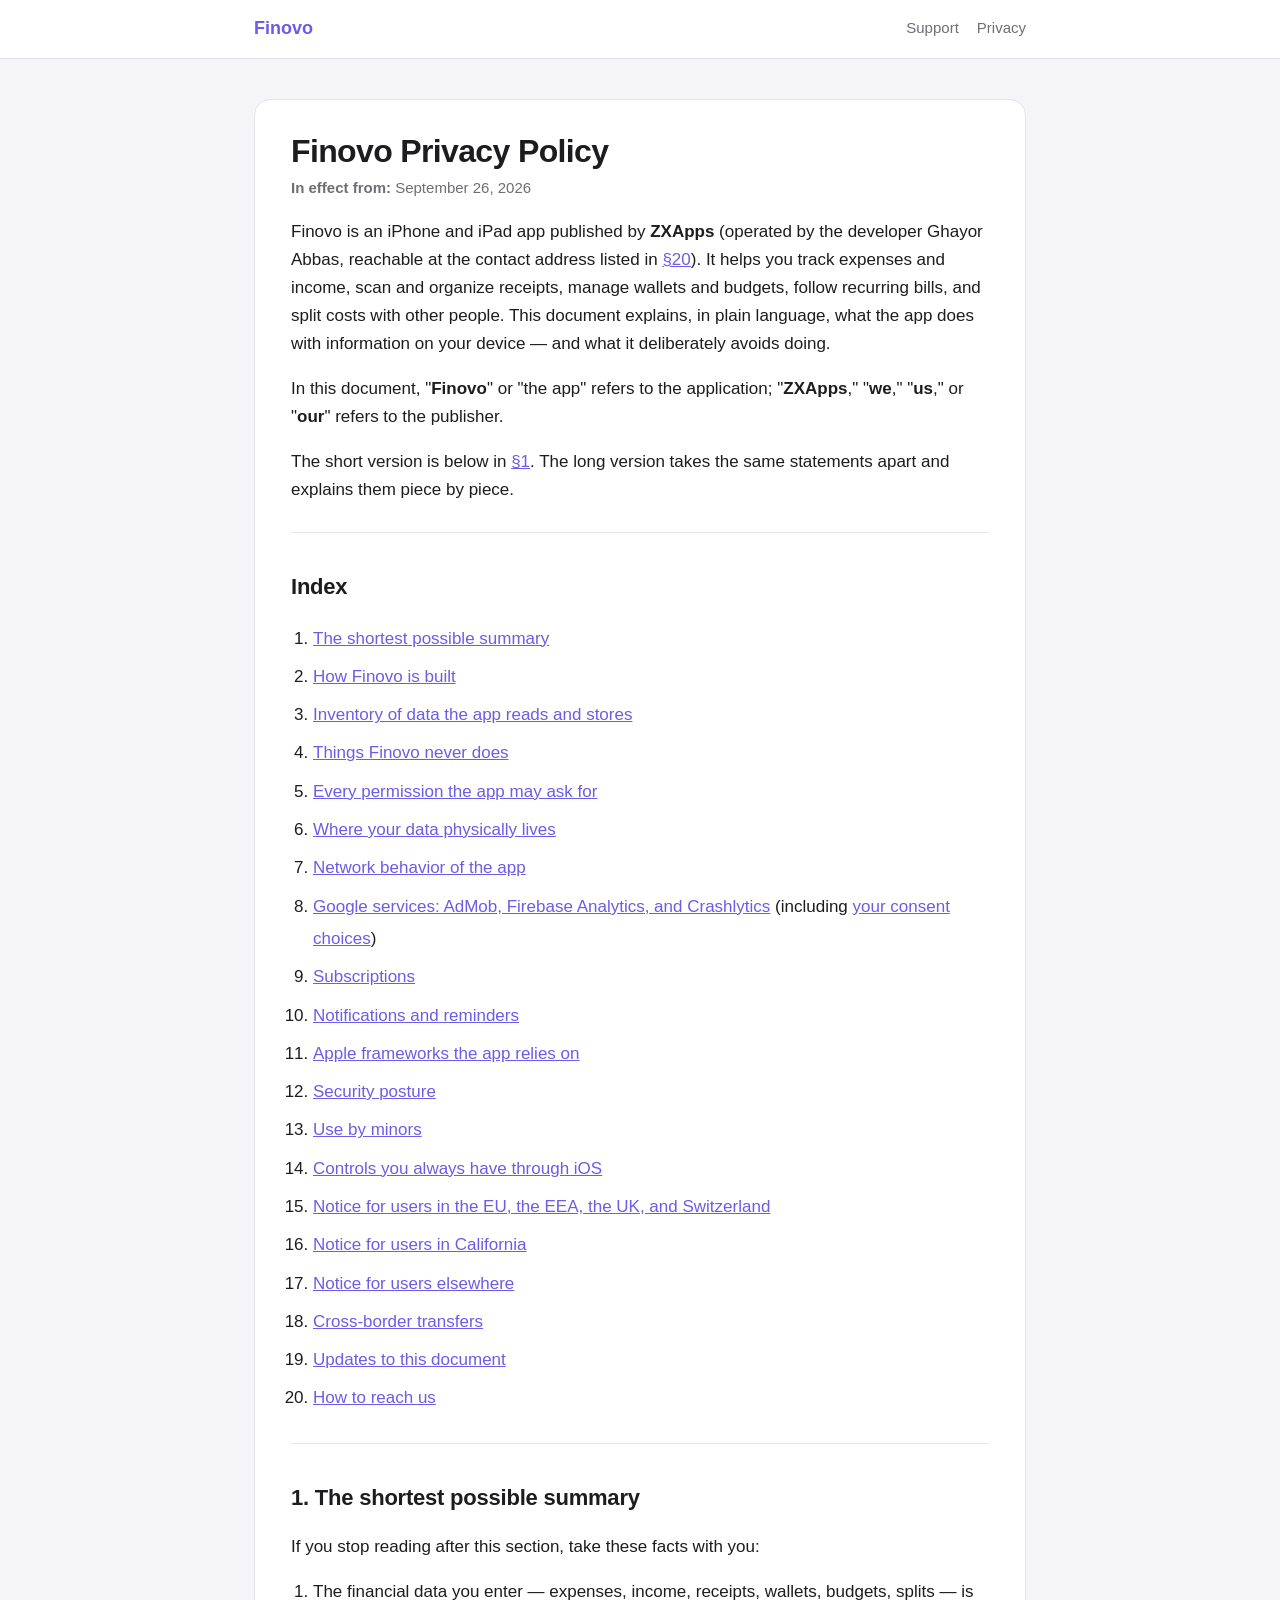
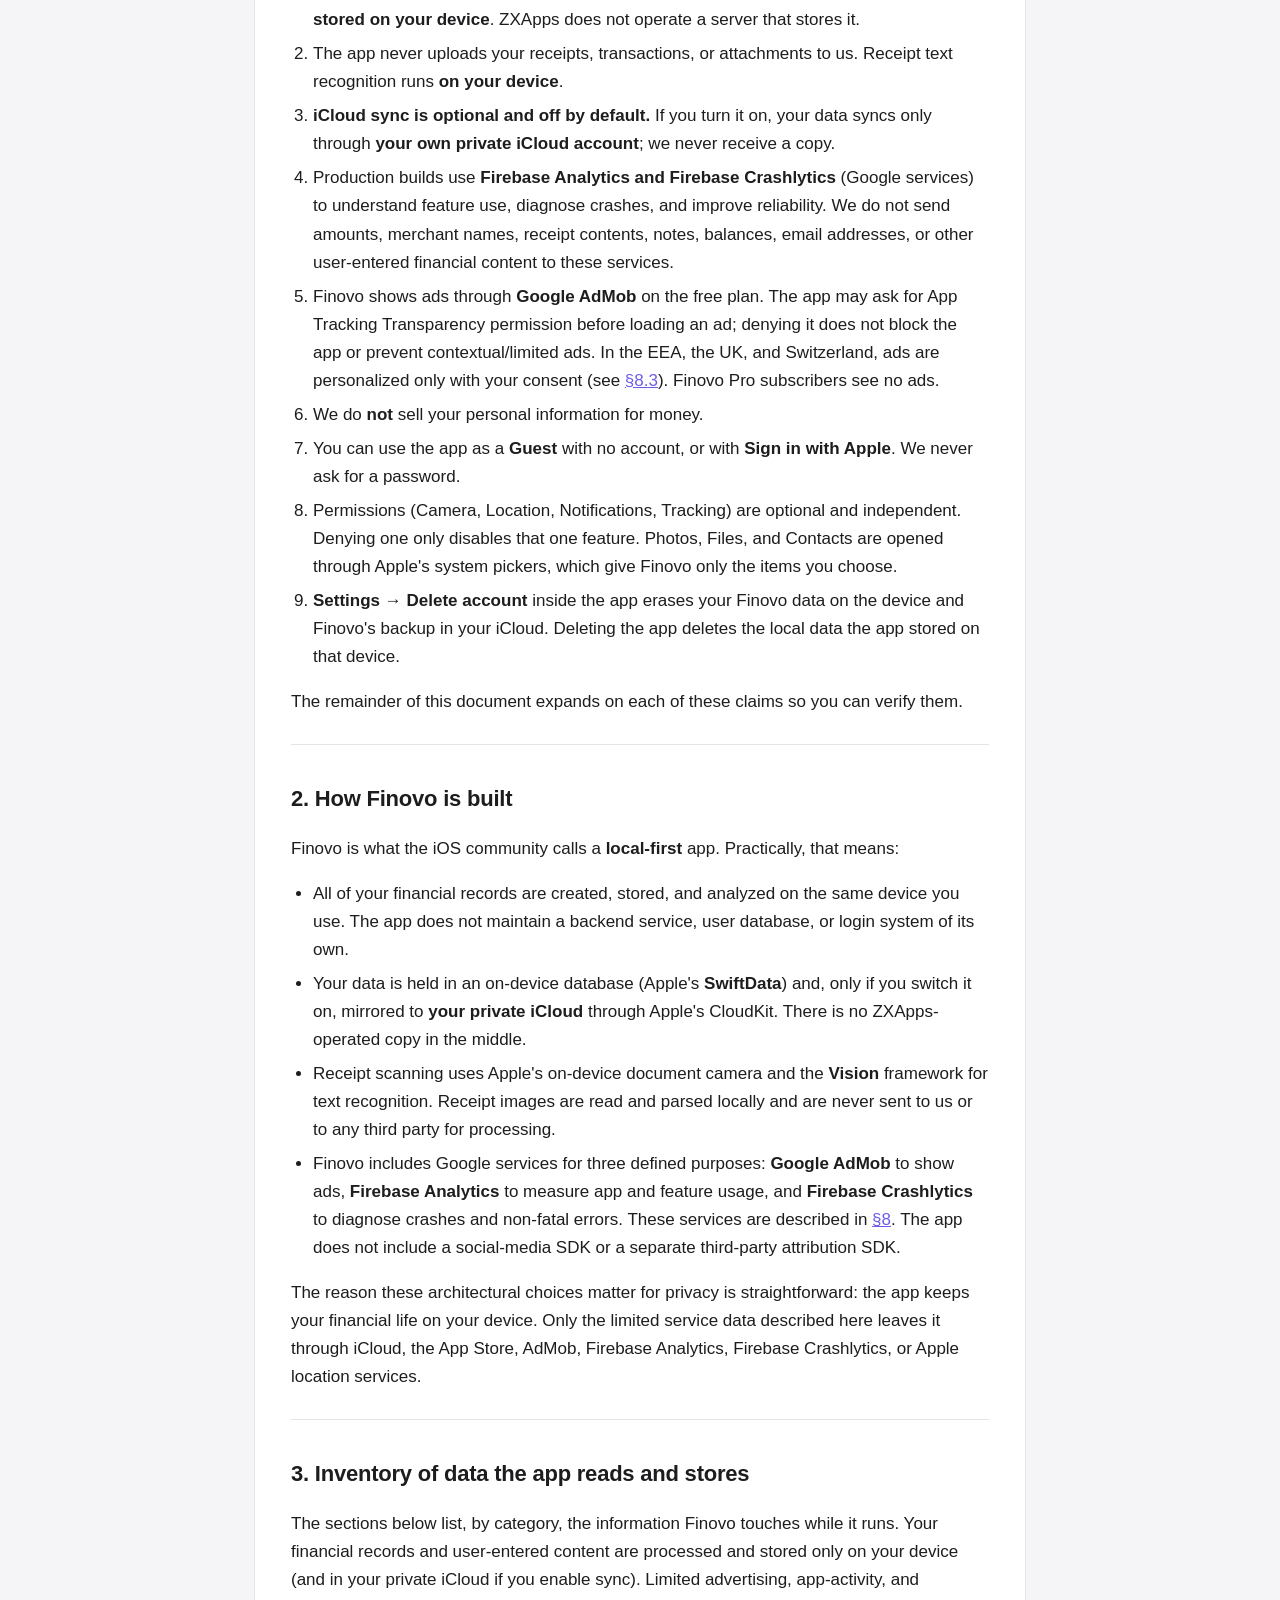
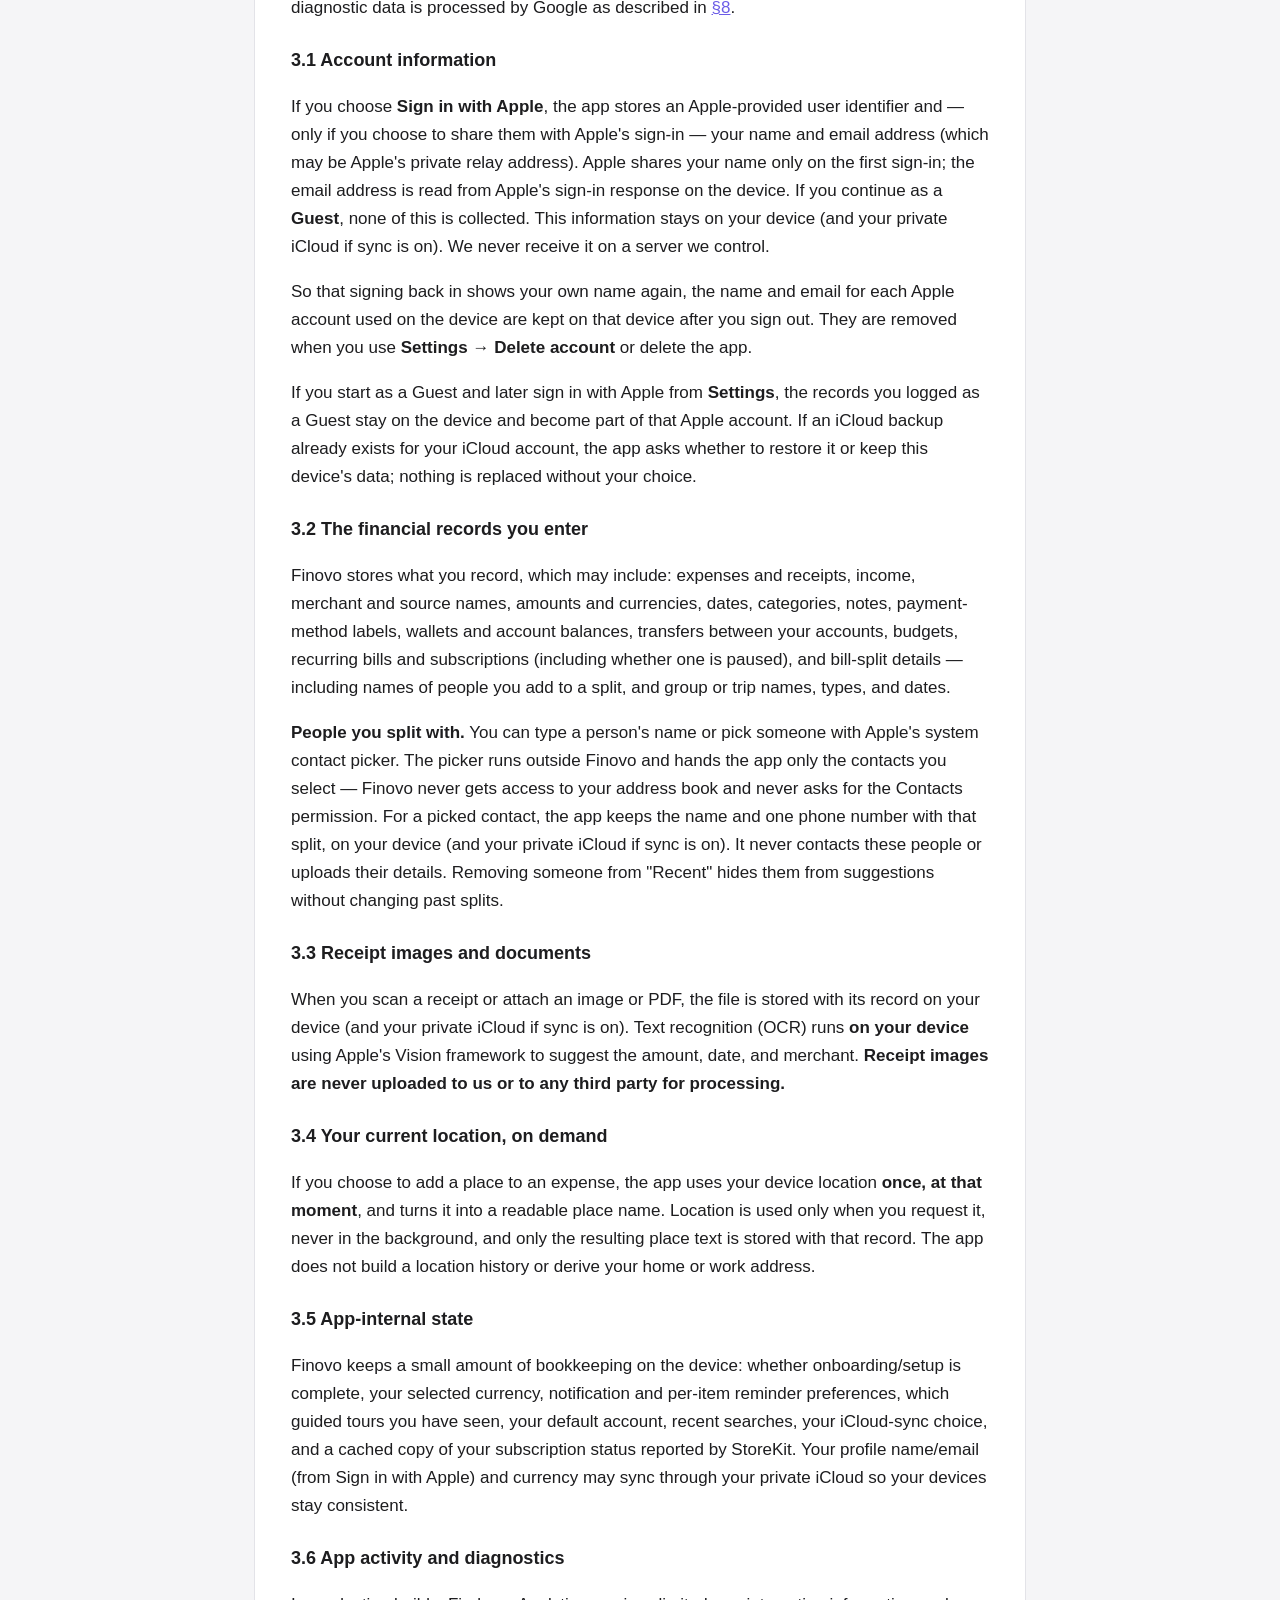
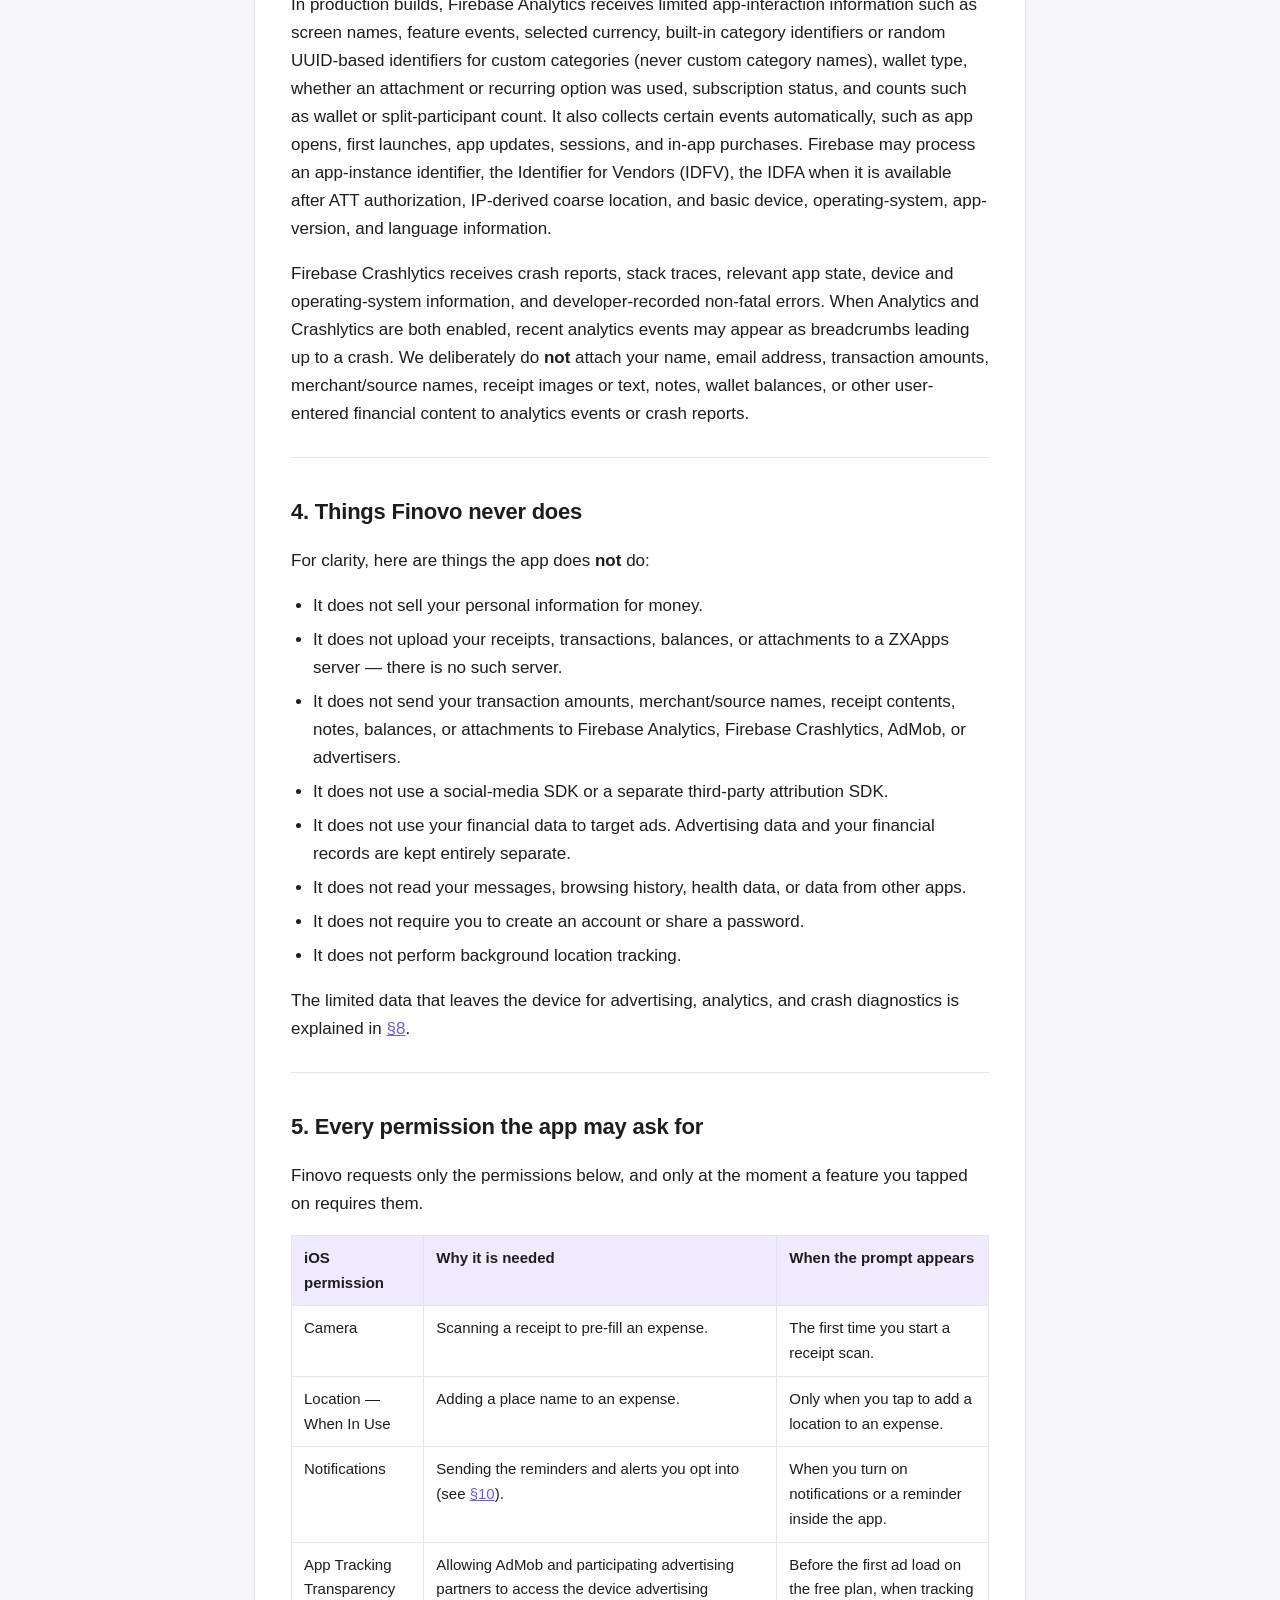
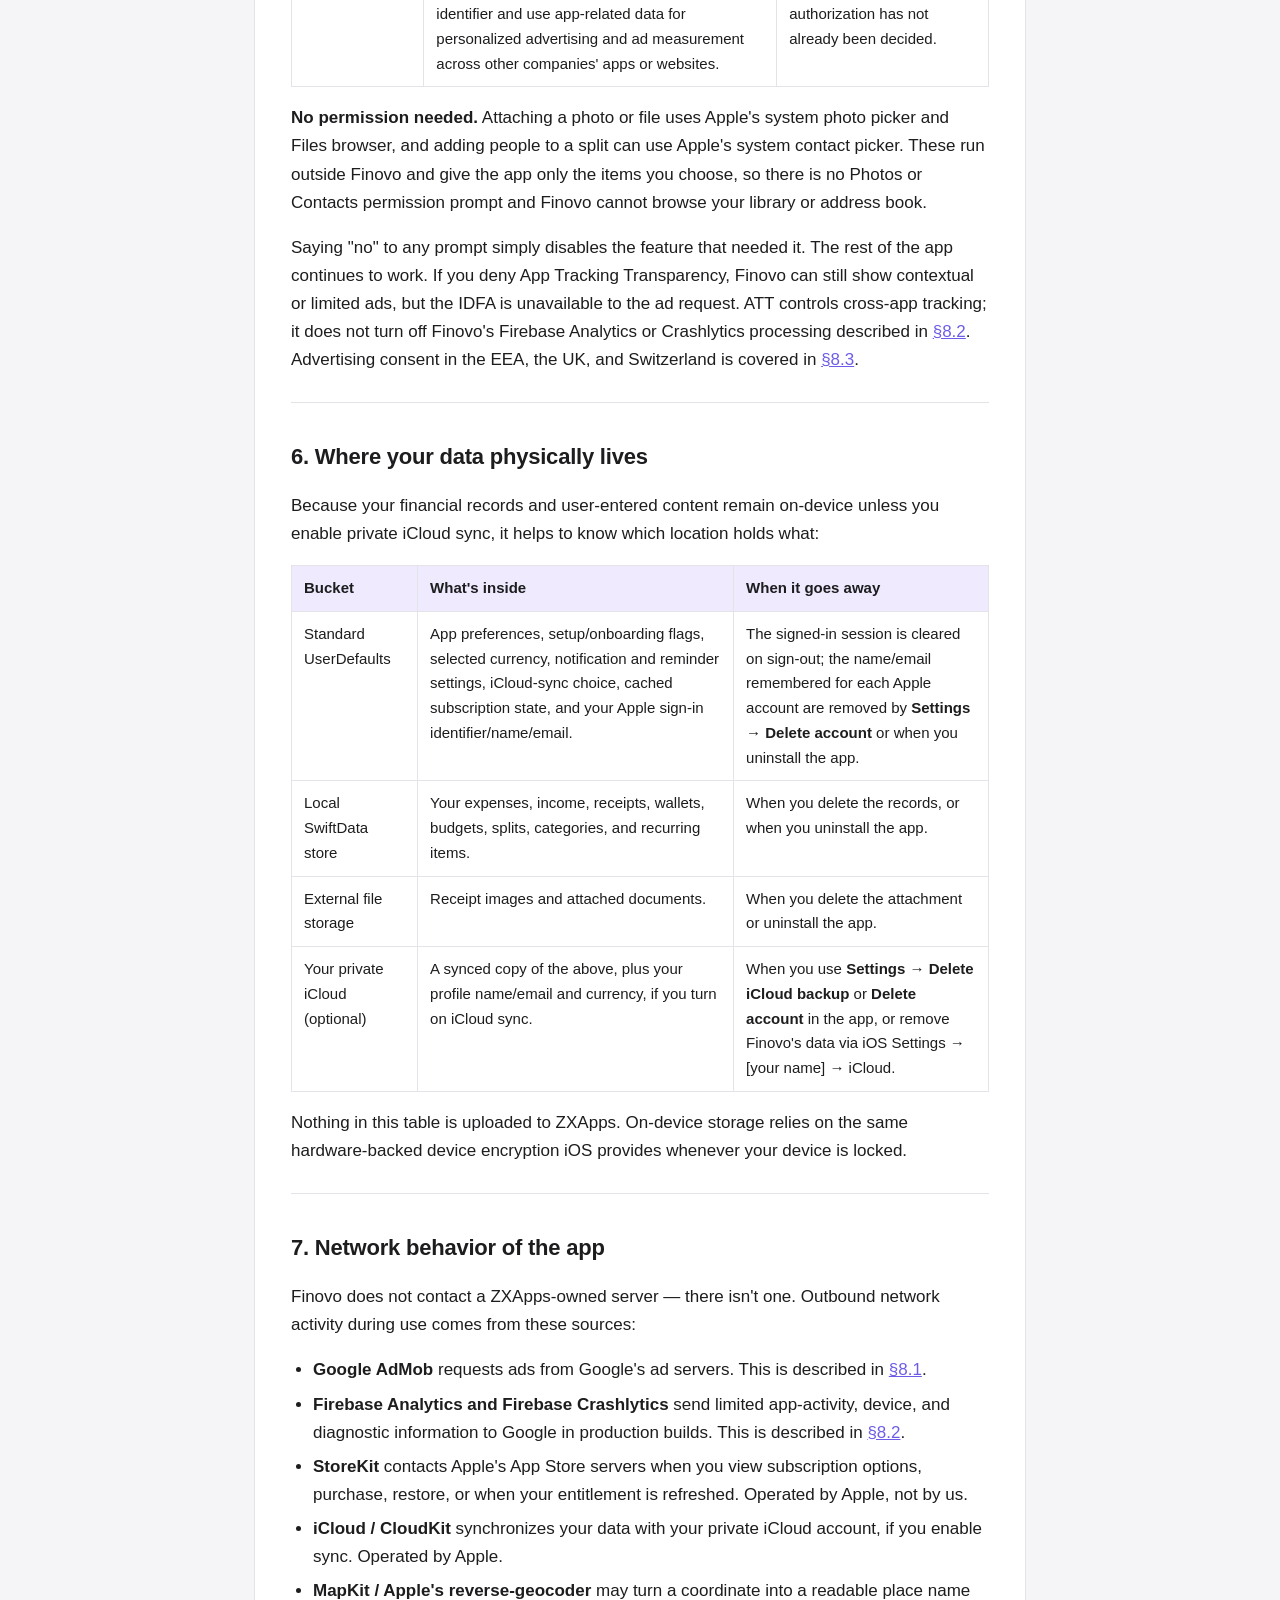
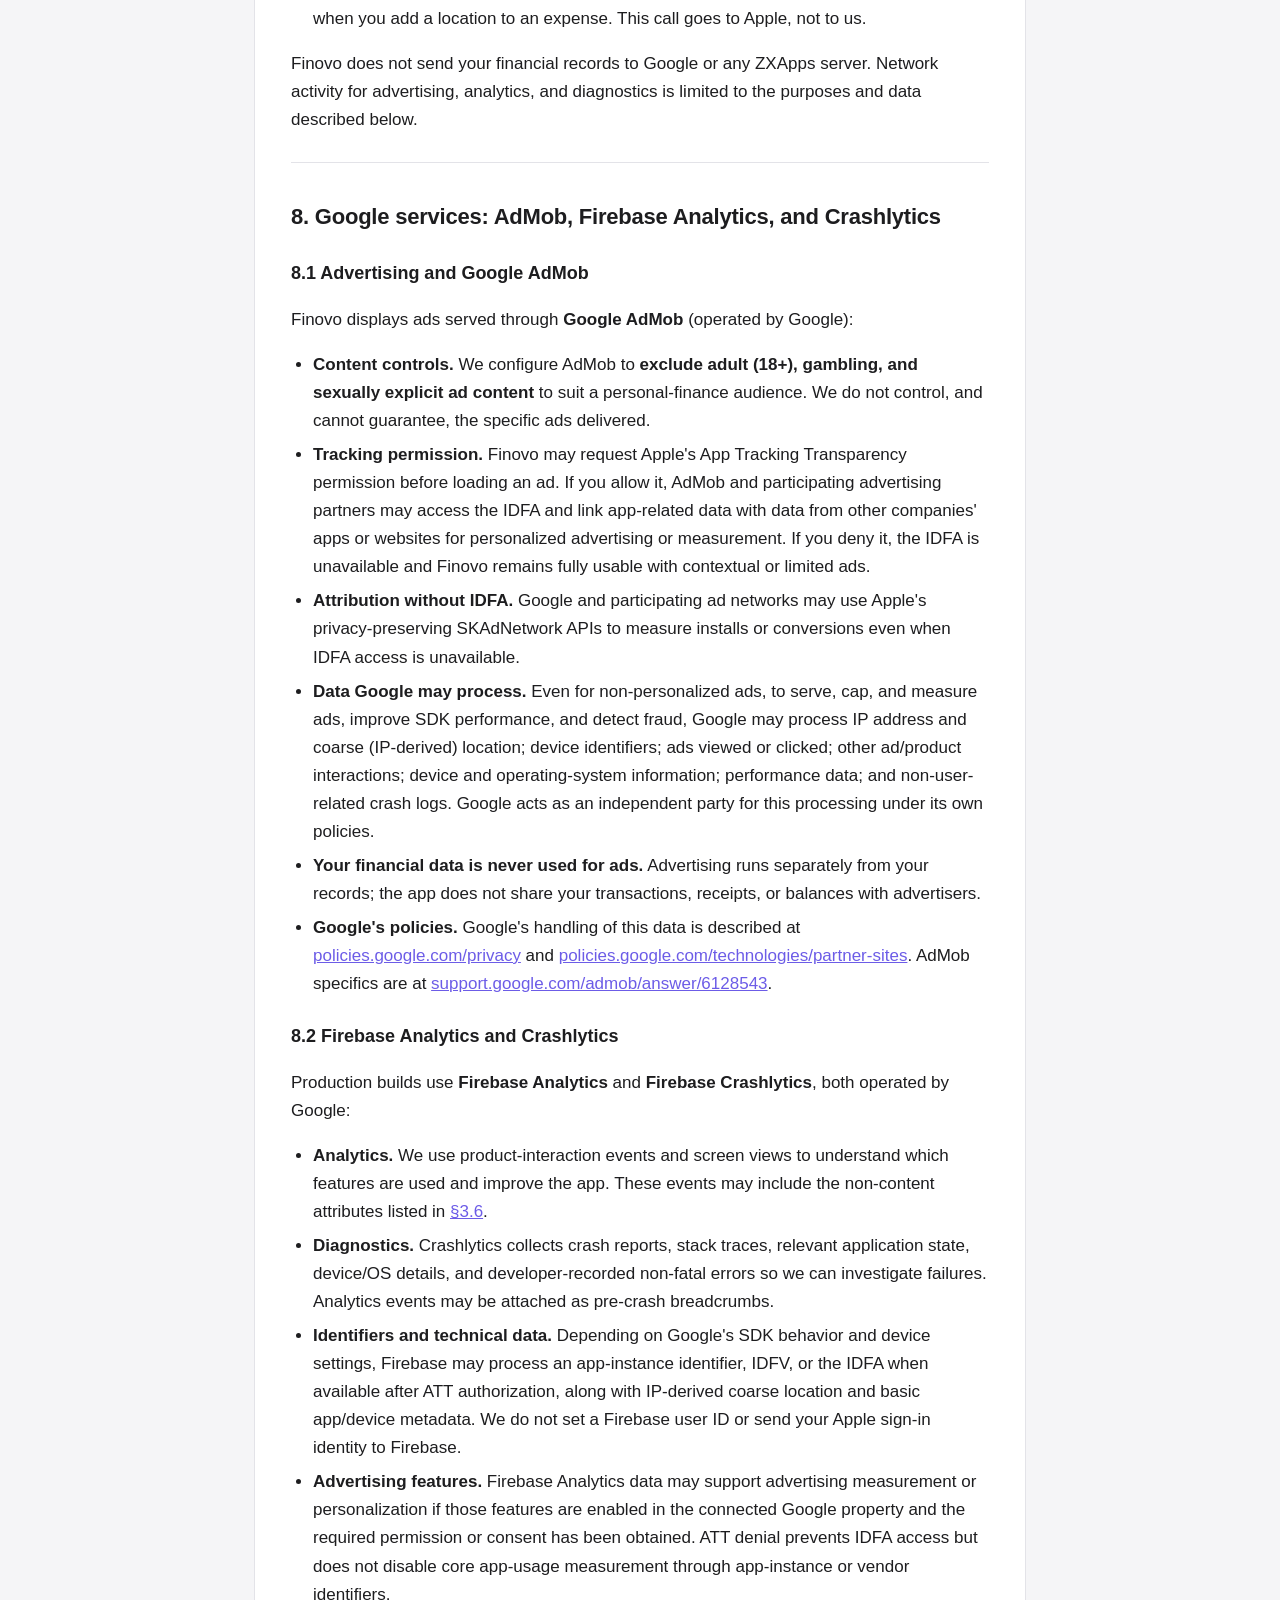
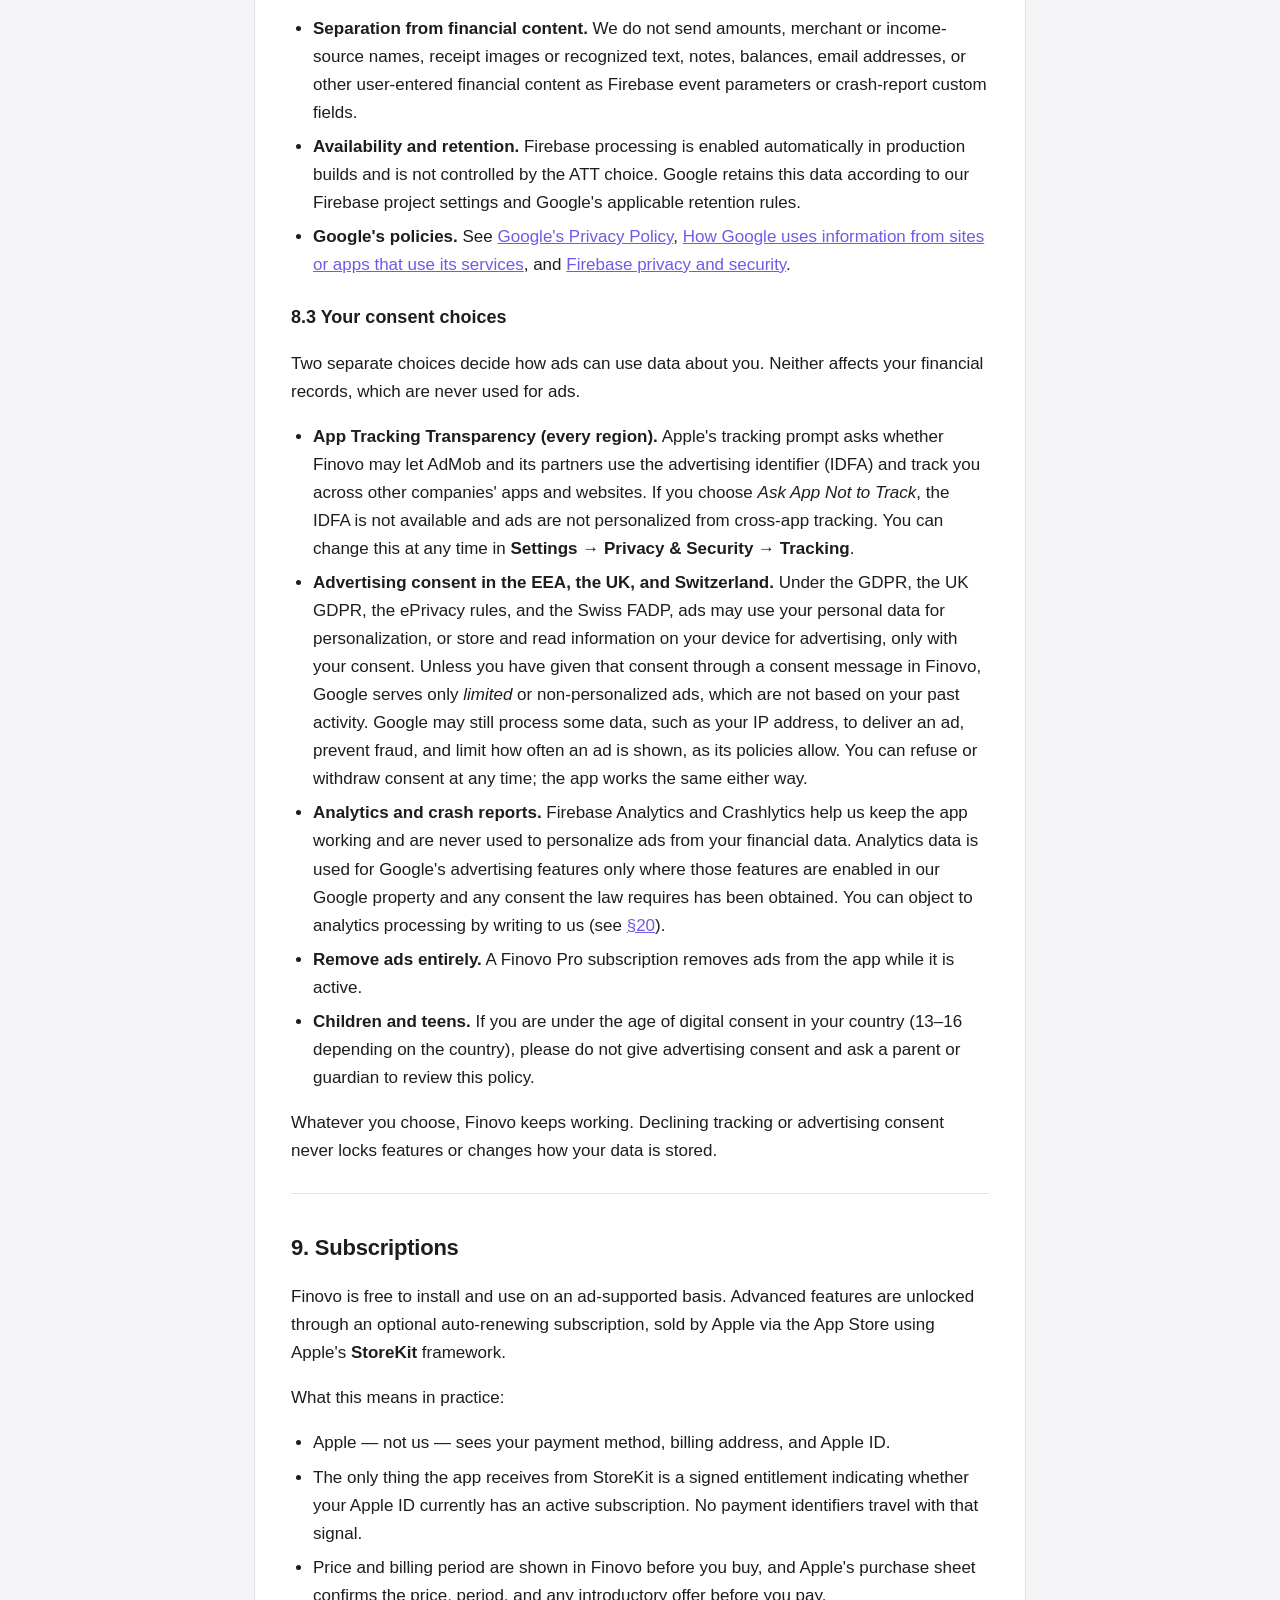
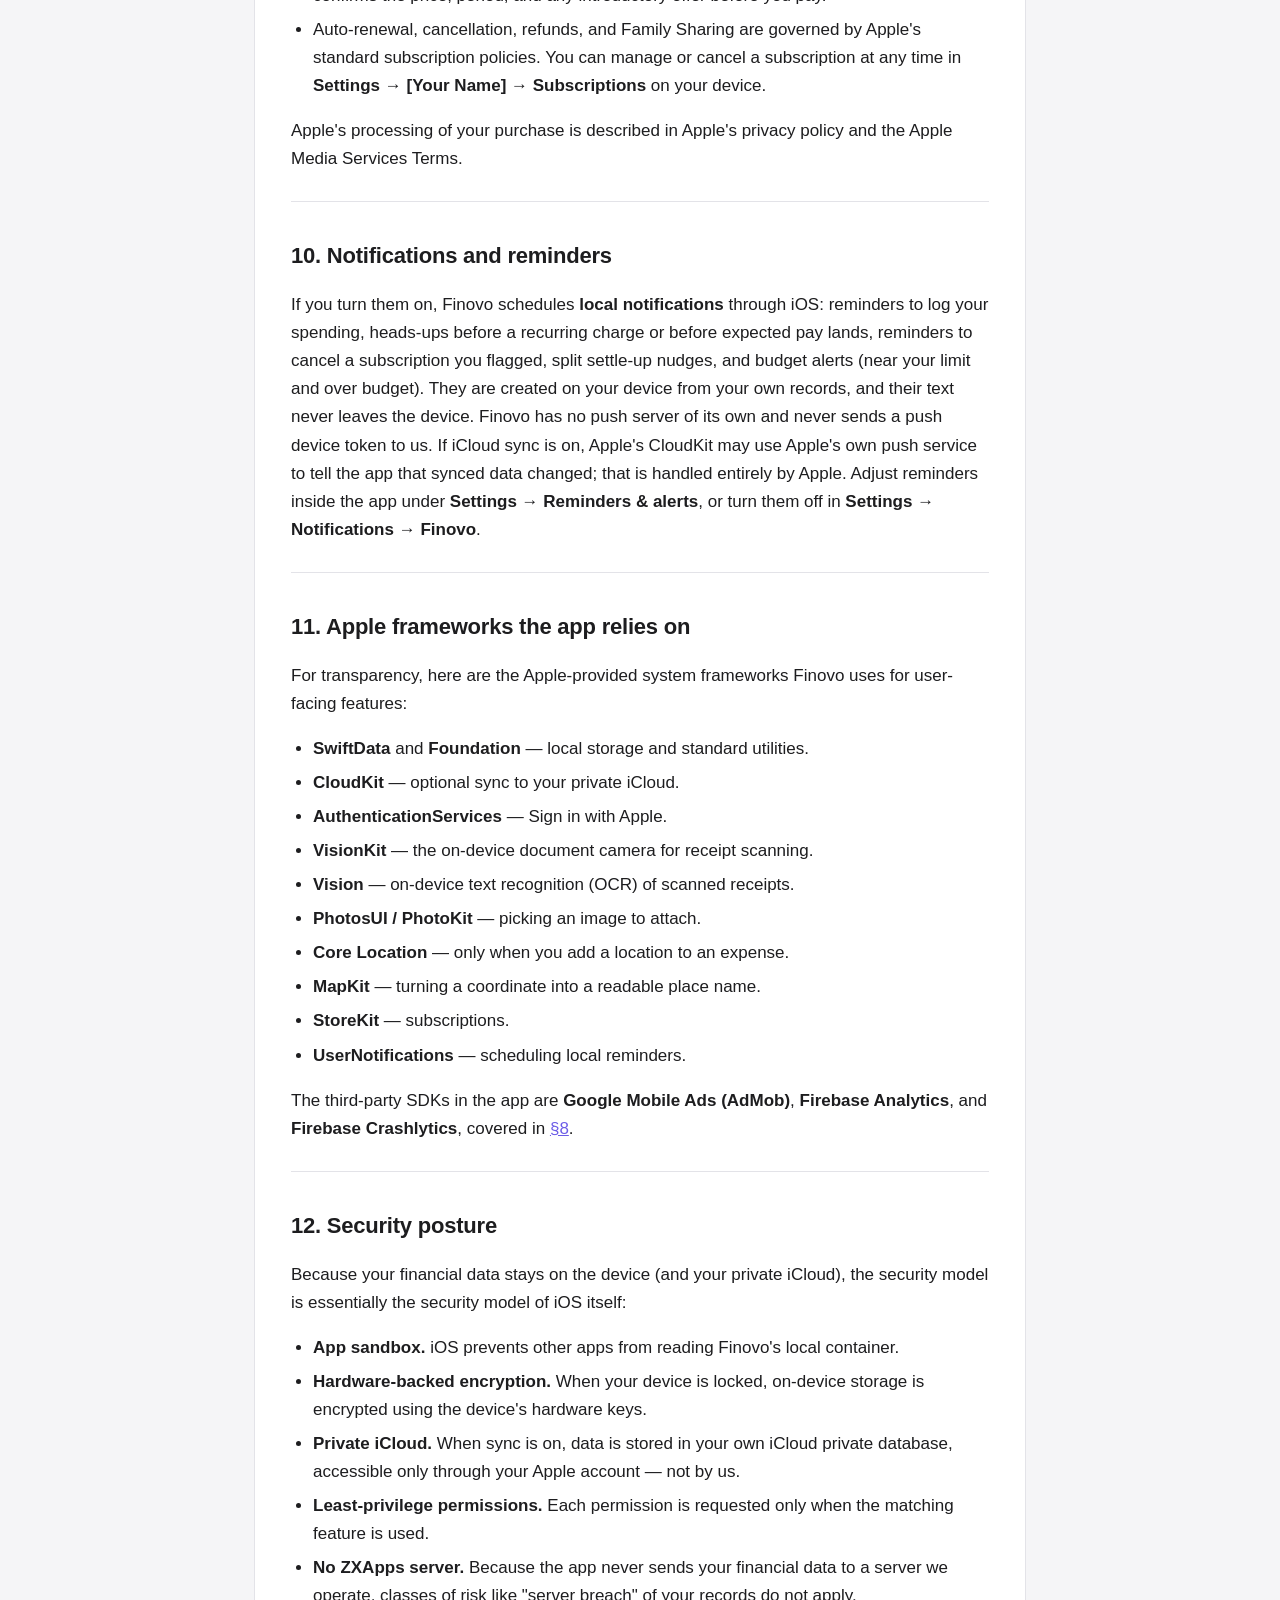
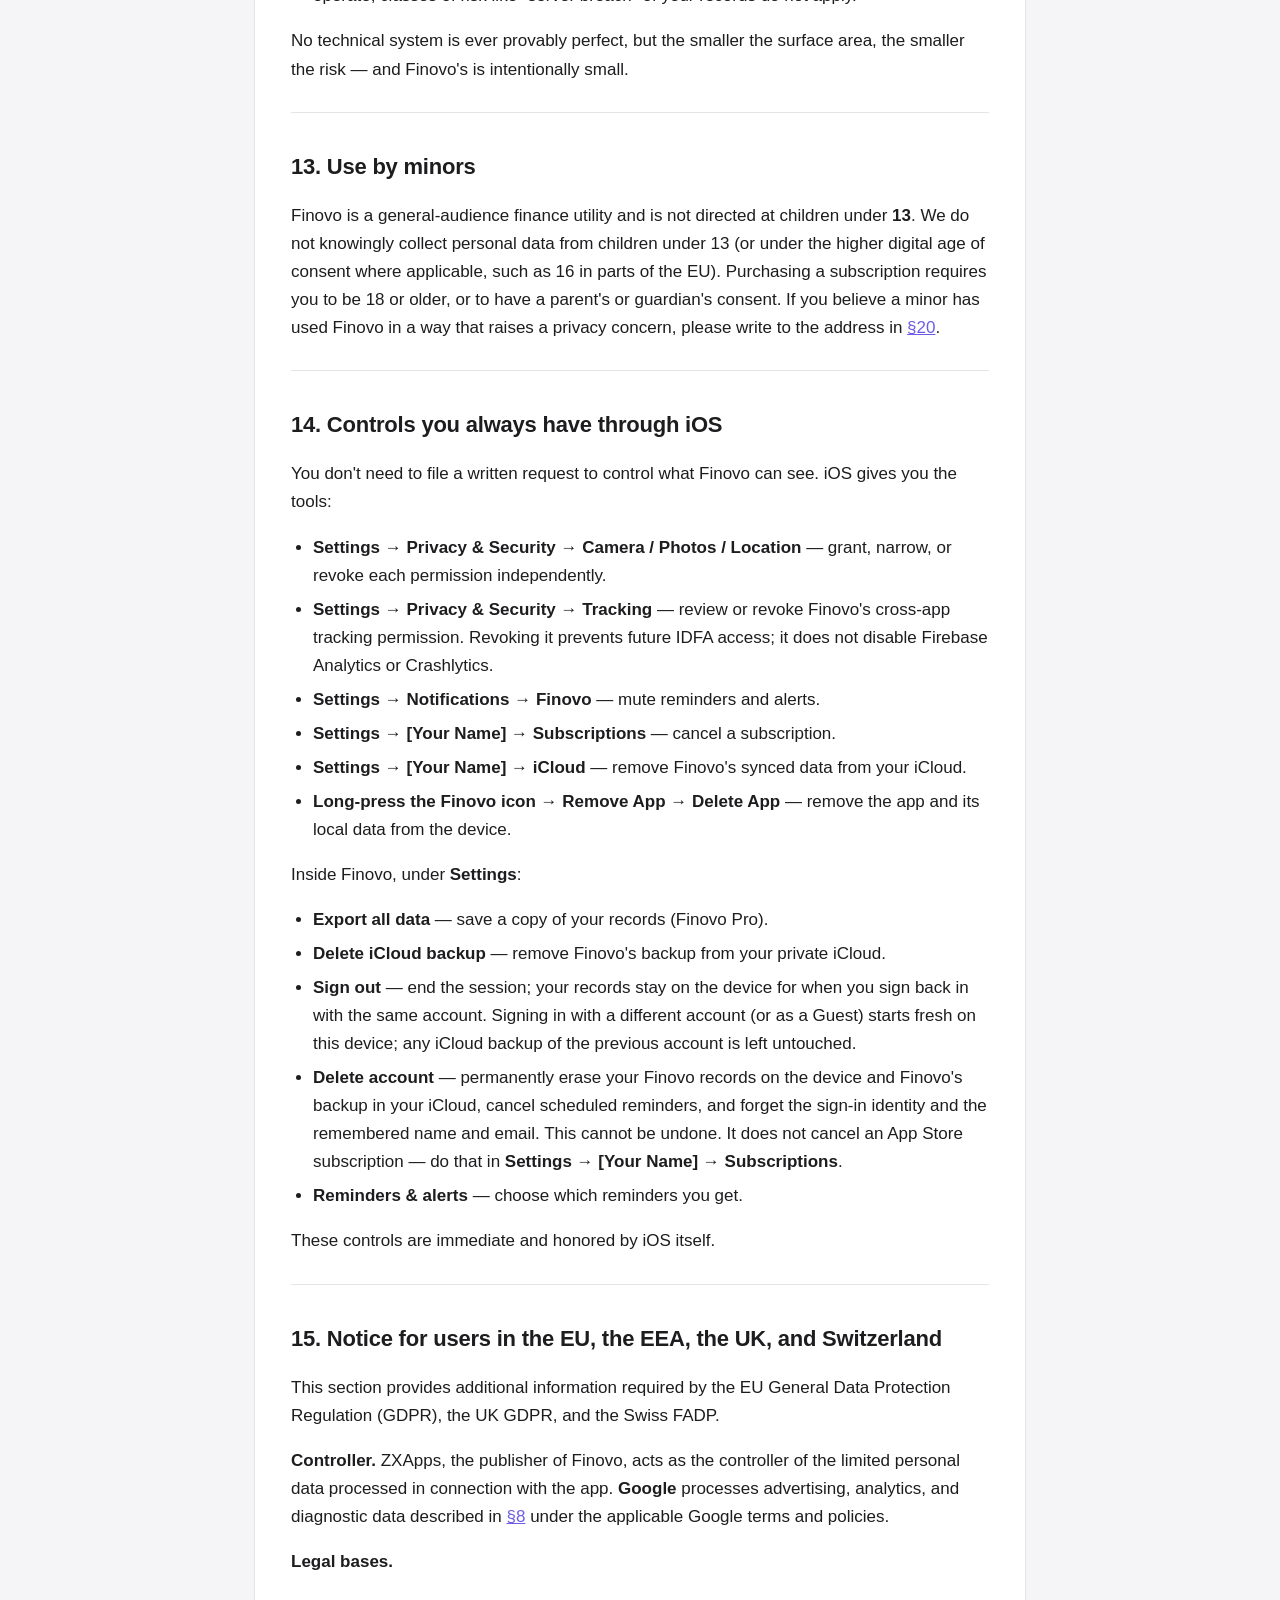
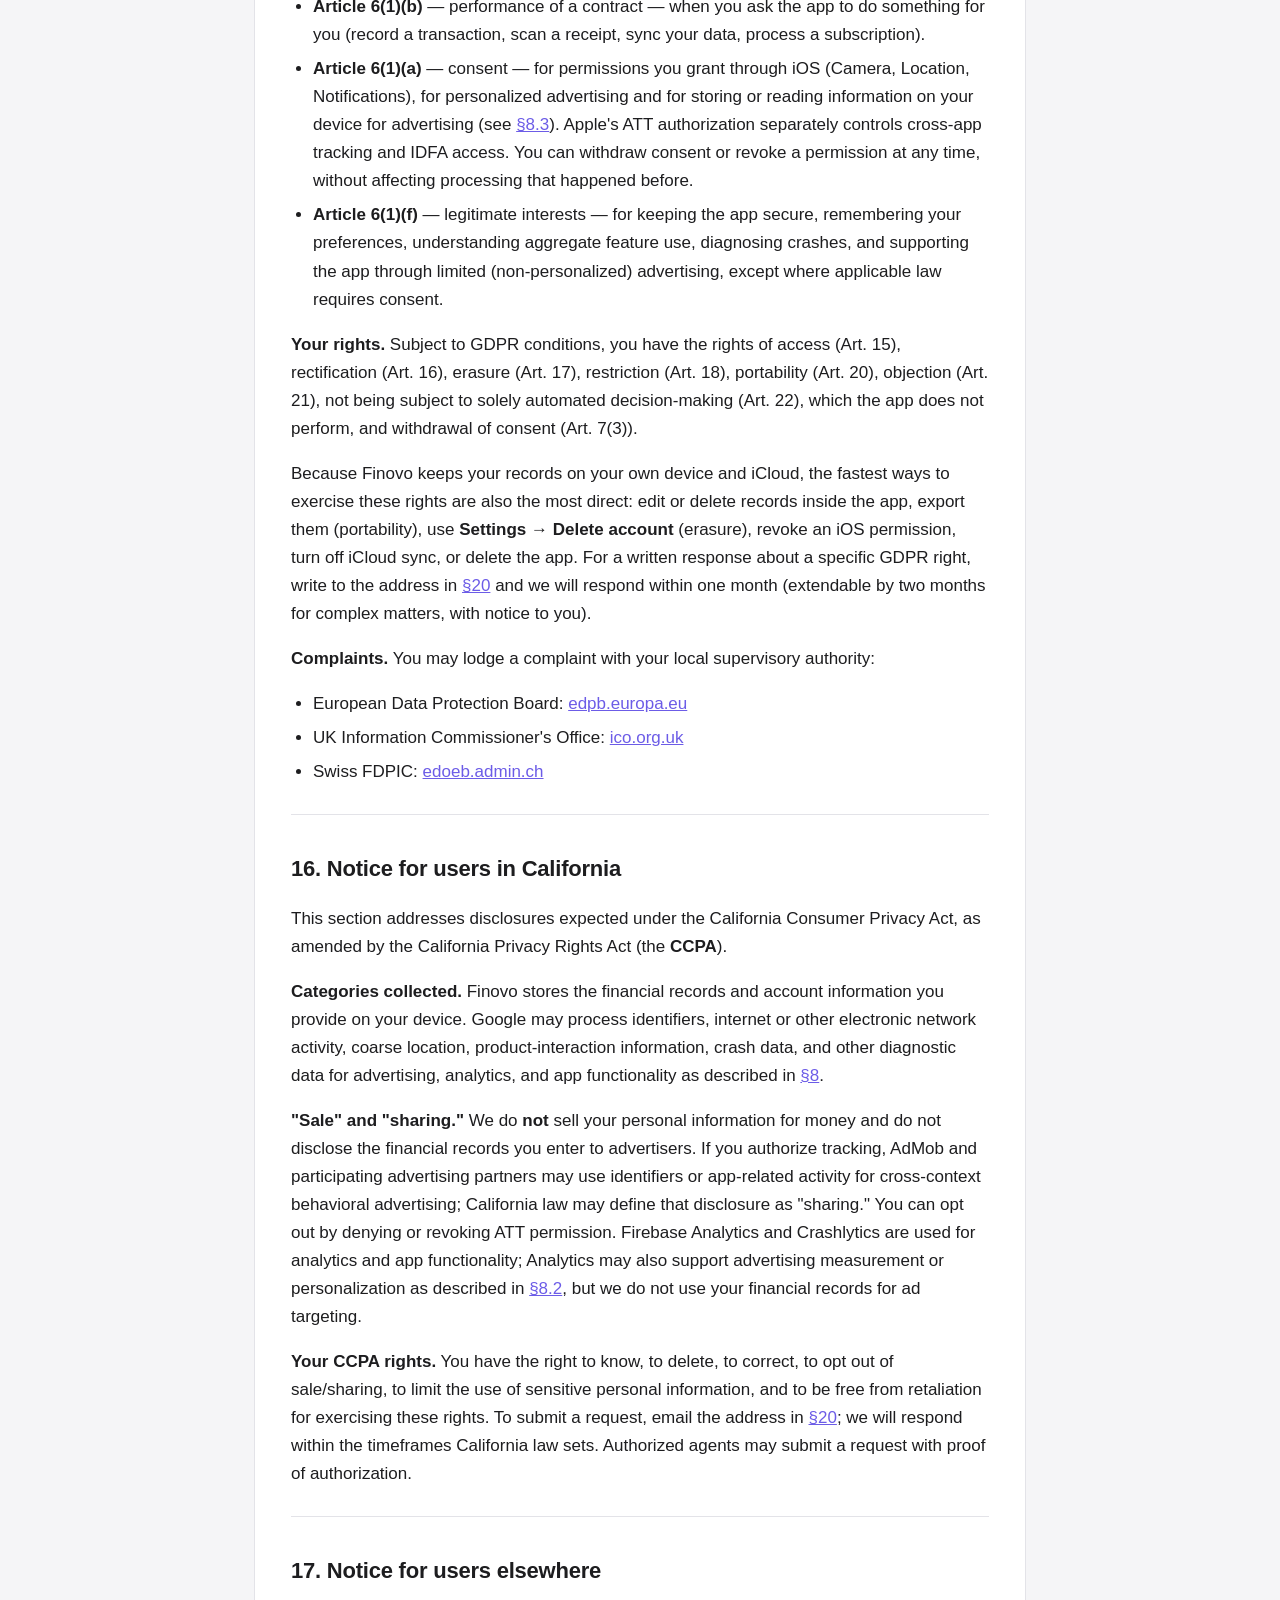
==== commit 5e8c46c2: "privacy updated" ====
--- a/docs/privacy.html
+++ b/docs/privacy.html
@@ -19,7 +19,7 @@
     <main>
         <div class="card">
             <h1>Finovo Privacy Policy</h1>
-            <p class="subtitle"><strong>In effect from:</strong> July 13, 2026</p>
+            <p class="subtitle"><strong>In effect from:</strong> September 26, 2026</p>
 
             <p>Finovo is an iPhone and iPad app published by <strong>ZXApps</strong> (operated by the developer Ghayor Abbas, reachable at the contact address listed in <a href="#20-how-to-reach-us">§20</a>). It helps you track expenses and income, scan and organize receipts, manage wallets and budgets, follow recurring bills, and split costs with other people. This document explains, in plain language, what the app does with information on your device — and what it deliberately avoids doing.</p>
 
@@ -39,7 +39,7 @@
                     <li><a href="#5-every-permission-the-app-may-ask-for">Every permission the app may ask for</a></li>
                     <li><a href="#6-where-your-data-physically-lives">Where your data physically lives</a></li>
                     <li><a href="#7-network-behavior-of-the-app">Network behavior of the app</a></li>
-                    <li><a href="#8-google-services-admob-firebase-analytics-and-crashlytics">Google services: AdMob, Firebase Analytics, and Crashlytics</a></li>
+                    <li><a href="#8-google-services-admob-firebase-analytics-and-crashlytics">Google services: AdMob, Firebase Analytics, and Crashlytics</a> (including <a href="#83-your-consent-choices">your consent choices</a>)</li>
                     <li><a href="#9-subscriptions">Subscriptions</a></li>
                     <li><a href="#10-notifications-and-reminders">Notifications and reminders</a></li>
                     <li><a href="#11-apple-frameworks-the-app-relies-on">Apple frameworks the app relies on</a></li>
@@ -64,11 +64,11 @@
                 <li>The app never uploads your receipts, transactions, or attachments to us. Receipt text recognition runs <strong>on your device</strong>.</li>
                 <li><strong>iCloud sync is optional and off by default.</strong> If you turn it on, your data syncs only through <strong>your own private iCloud account</strong>; we never receive a copy.</li>
                 <li>Production builds use <strong>Firebase Analytics and Firebase Crashlytics</strong> (Google services) to understand feature use, diagnose crashes, and improve reliability. We do not send amounts, merchant names, receipt contents, notes, balances, email addresses, or other user-entered financial content to these services.</li>
-                <li>Finovo shows ads through <strong>Google AdMob</strong>. The app may ask for App Tracking Transparency permission before loading an ad; denying it does not block the app or prevent contextual/limited ads.</li>
+                <li>Finovo shows ads through <strong>Google AdMob</strong> on the free plan. The app may ask for App Tracking Transparency permission before loading an ad; denying it does not block the app or prevent contextual/limited ads. In the EEA, the UK, and Switzerland, ads are personalized only with your consent (see <a href="#83-your-consent-choices">§8.3</a>). Finovo Pro subscribers see no ads.</li>
                 <li>We do <strong>not</strong> sell your personal information for money.</li>
                 <li>You can use the app as a <strong>Guest</strong> with no account, or with <strong>Sign in with Apple</strong>. We never ask for a password.</li>
-                <li>Permissions (Camera, Photos, Location, Notifications) are optional and independent. Denying one only disables that one feature.</li>
-                <li>Deleting the app from your device deletes the local data the app stored on that device.</li>
+                <li>Permissions (Camera, Location, Notifications, Tracking) are optional and independent. Denying one only disables that one feature. Photos, Files, and Contacts are opened through Apple's system pickers, which give Finovo only the items you choose.</li>
+                <li><strong>Settings &rarr; Delete account</strong> inside the app erases your Finovo data on the device and Finovo's backup in your iCloud. Deleting the app deletes the local data the app stored on that device.</li>
             </ol>
             <p>The remainder of this document expands on each of these claims so you can verify them.</p>
 
@@ -90,10 +90,13 @@
             <p>The sections below list, by category, the information Finovo touches while it runs. Your financial records and user-entered content are processed and stored only on your device (and in your private iCloud if you enable sync). Limited advertising, app-activity, and diagnostic data is processed by Google as described in <a href="#8-google-services-admob-firebase-analytics-and-crashlytics">§8</a>.</p>
 
             <h3>3.1 Account information</h3>
-            <p>If you choose <strong>Sign in with Apple</strong>, the app stores an Apple-provided user identifier and — only if you choose to share them on first sign-in — your name and email address (which may be Apple's private relay address). If you continue as a <strong>Guest</strong>, none of this is collected. This information stays on your device (and your private iCloud if sync is on). We never receive it on a server we control.</p>
+            <p>If you choose <strong>Sign in with Apple</strong>, the app stores an Apple-provided user identifier and — only if you choose to share them with Apple's sign-in — your name and email address (which may be Apple's private relay address). Apple shares your name only on the first sign-in; the email address is read from Apple's sign-in response on the device. If you continue as a <strong>Guest</strong>, none of this is collected. This information stays on your device (and your private iCloud if sync is on). We never receive it on a server we control.</p>
+            <p>So that signing back in shows your own name again, the name and email for each Apple account used on the device are kept on that device after you sign out. They are removed when you use <strong>Settings &rarr; Delete account</strong> or delete the app.</p>
+            <p>If you start as a Guest and later sign in with Apple from <strong>Settings</strong>, the records you logged as a Guest stay on the device and become part of that Apple account. If an iCloud backup already exists for your iCloud account, the app asks whether to restore it or keep this device's data; nothing is replaced without your choice.</p>
 
             <h3>3.2 The financial records you enter</h3>
-            <p>Finovo stores what you record, which may include: expenses and receipts, income, merchant and source names, amounts and currencies, dates, categories, notes, payment-method labels, wallets and account balances, budgets, recurring bills and subscriptions, and bill-split details — including names of people you add to a split.</p>
+            <p>Finovo stores what you record, which may include: expenses and receipts, income, merchant and source names, amounts and currencies, dates, categories, notes, payment-method labels, wallets and account balances, transfers between your accounts, budgets, recurring bills and subscriptions (including whether one is paused), and bill-split details — including names of people you add to a split, and group or trip names, types, and dates.</p>
+            <p><strong>People you split with.</strong> You can type a person's name or pick someone with Apple's system contact picker. The picker runs outside Finovo and hands the app only the contacts you select — Finovo never gets access to your address book and never asks for the Contacts permission. For a picked contact, the app keeps the name and one phone number with that split, on your device (and your private iCloud if sync is on). It never contacts these people or uploads their details. Removing someone from "Recent" hides them from suggestions without changing past splits.</p>
 
             <h3>3.3 Receipt images and documents</h3>
             <p>When you scan a receipt or attach an image or PDF, the file is stored with its record on your device (and your private iCloud if sync is on). Text recognition (OCR) runs <strong>on your device</strong> using Apple's Vision framework to suggest the amount, date, and merchant. <strong>Receipt images are never uploaded to us or to any third party for processing.</strong></p>
@@ -102,7 +105,7 @@
             <p>If you choose to add a place to an expense, the app uses your device location <strong>once, at that moment</strong>, and turns it into a readable place name. Location is used only when you request it, never in the background, and only the resulting place text is stored with that record. The app does not build a location history or derive your home or work address.</p>
 
             <h3>3.5 App-internal state</h3>
-            <p>Finovo keeps a small amount of bookkeeping on the device: whether onboarding/setup is complete, your selected currency, notification preferences, your iCloud-sync choice, and a cached copy of your subscription status reported by StoreKit. Your profile name/email (from Sign in with Apple) and currency may sync through your private iCloud so your devices stay consistent.</p>
+            <p>Finovo keeps a small amount of bookkeeping on the device: whether onboarding/setup is complete, your selected currency, notification and per-item reminder preferences, which guided tours you have seen, your default account, recent searches, your iCloud-sync choice, and a cached copy of your subscription status reported by StoreKit. Your profile name/email (from Sign in with Apple) and currency may sync through your private iCloud so your devices stay consistent.</p>
 
             <h3 id="36-app-activity-and-diagnostics">3.6 App activity and diagnostics</h3>
             <p>In production builds, Firebase Analytics receives limited app-interaction information such as screen names, feature events, selected currency, built-in category identifiers or random UUID-based identifiers for custom categories (never custom category names), wallet type, whether an attachment or recurring option was used, subscription status, and counts such as wallet or split-participant count. It also collects certain events automatically, such as app opens, first launches, app updates, sessions, and in-app purchases. Firebase may process an app-instance identifier, the Identifier for Vendors (IDFV), the IDFA when it is available after ATT authorization, IP-derived coarse location, and basic device, operating-system, app-version, and language information.</p>
@@ -134,13 +137,13 @@
                 </thead>
                 <tbody>
                     <tr><td>Camera</td><td>Scanning a receipt to pre-fill an expense.</td><td>The first time you start a receipt scan.</td></tr>
-                    <tr><td>Photos</td><td>Attaching an existing image or PDF to a receipt.</td><td>Only when you pick a photo or file to attach.</td></tr>
                     <tr><td>Location — When In Use</td><td>Adding a place name to an expense.</td><td>Only when you tap to add a location to an expense.</td></tr>
-                    <tr><td>Notifications</td><td>Sending the expense reminders and budget alerts you opt into.</td><td>When you turn on reminders or alerts inside the app.</td></tr>
-                    <tr><td>App Tracking Transparency</td><td>Allowing AdMob and participating advertising partners to access the device advertising identifier and use app-related data for personalized advertising and ad measurement across other companies' apps or websites.</td><td>Before the first ad load when tracking authorization has not already been decided.</td></tr>
+                    <tr><td>Notifications</td><td>Sending the reminders and alerts you opt into (see <a href="#10-notifications-and-reminders">§10</a>).</td><td>When you turn on notifications or a reminder inside the app.</td></tr>
+                    <tr><td>App Tracking Transparency</td><td>Allowing AdMob and participating advertising partners to access the device advertising identifier and use app-related data for personalized advertising and ad measurement across other companies' apps or websites.</td><td>Before the first ad load on the free plan, when tracking authorization has not already been decided.</td></tr>
                 </tbody>
             </table>
-            <p>Saying "no" to any prompt simply disables the feature that needed it. The rest of the app continues to work. If you deny App Tracking Transparency, Finovo can still show contextual or limited ads, but the IDFA is unavailable to the ad request. ATT controls cross-app tracking; it does not turn off Finovo's Firebase Analytics or Crashlytics processing described in <a href="#82-firebase-analytics-and-crashlytics">§8.2</a>.</p>
+            <p><strong>No permission needed.</strong> Attaching a photo or file uses Apple's system photo picker and Files browser, and adding people to a split can use Apple's system contact picker. These run outside Finovo and give the app only the items you choose, so there is no Photos or Contacts permission prompt and Finovo cannot browse your library or address book.</p>
+            <p>Saying "no" to any prompt simply disables the feature that needed it. The rest of the app continues to work. If you deny App Tracking Transparency, Finovo can still show contextual or limited ads, but the IDFA is unavailable to the ad request. ATT controls cross-app tracking; it does not turn off Finovo's Firebase Analytics or Crashlytics processing described in <a href="#82-firebase-analytics-and-crashlytics">§8.2</a>. Advertising consent in the EEA, the UK, and Switzerland is covered in <a href="#83-your-consent-choices">§8.3</a>.</p>
 
             <hr>
 
@@ -151,10 +154,10 @@
                     <tr><th>Bucket</th><th>What's inside</th><th>When it goes away</th></tr>
                 </thead>
                 <tbody>
-                    <tr><td>Standard UserDefaults</td><td>App preferences, setup/onboarding flags, selected currency, notification settings, iCloud-sync choice, cached subscription state, and your Apple sign-in identifier/name/email.</td><td>When you uninstall the app or sign out (session identity is cleared on sign-out).</td></tr>
+                    <tr><td>Standard UserDefaults</td><td>App preferences, setup/onboarding flags, selected currency, notification and reminder settings, iCloud-sync choice, cached subscription state, and your Apple sign-in identifier/name/email.</td><td>The signed-in session is cleared on sign-out; the name/email remembered for each Apple account are removed by <strong>Settings &rarr; Delete account</strong> or when you uninstall the app.</td></tr>
                     <tr><td>Local SwiftData store</td><td>Your expenses, income, receipts, wallets, budgets, splits, categories, and recurring items.</td><td>When you delete the records, or when you uninstall the app.</td></tr>
                     <tr><td>External file storage</td><td>Receipt images and attached documents.</td><td>When you delete the attachment or uninstall the app.</td></tr>
-                    <tr><td>Your private iCloud (optional)</td><td>A synced copy of the above, plus your profile name/email and currency, if you turn on iCloud sync.</td><td>When you turn off sync and remove Finovo's data via iOS Settings &rarr; [your name] &rarr; iCloud.</td></tr>
+                    <tr><td>Your private iCloud (optional)</td><td>A synced copy of the above, plus your profile name/email and currency, if you turn on iCloud sync.</td><td>When you use <strong>Settings &rarr; Delete iCloud backup</strong> or <strong>Delete account</strong> in the app, or remove Finovo's data via iOS Settings &rarr; [your name] &rarr; iCloud.</td></tr>
                 </tbody>
             </table>
             <p>Nothing in this table is uploaded to ZXApps. On-device storage relies on the same hardware-backed device encryption iOS provides whenever your device is locked.</p>
@@ -198,6 +201,17 @@
                 <li><strong>Google's policies.</strong> See <a href="https://policies.google.com/privacy">Google's Privacy Policy</a>, <a href="https://policies.google.com/technologies/partner-sites">How Google uses information from sites or apps that use its services</a>, and <a href="https://firebase.google.com/support/privacy">Firebase privacy and security</a>.</li>
             </ul>
 
+            <h3 id="83-your-consent-choices">8.3 Your consent choices</h3>
+            <p>Two separate choices decide how ads can use data about you. Neither affects your financial records, which are never used for ads.</p>
+            <ul>
+                <li><strong>App Tracking Transparency (every region).</strong> Apple's tracking prompt asks whether Finovo may let AdMob and its partners use the advertising identifier (IDFA) and track you across other companies' apps and websites. If you choose <em>Ask App Not to Track</em>, the IDFA is not available and ads are not personalized from cross-app tracking. You can change this at any time in <strong>Settings &rarr; Privacy &amp; Security &rarr; Tracking</strong>.</li>
+                <li><strong>Advertising consent in the EEA, the UK, and Switzerland.</strong> Under the GDPR, the UK GDPR, the ePrivacy rules, and the Swiss FADP, ads may use your personal data for personalization, or store and read information on your device for advertising, only with your consent. Unless you have given that consent through a consent message in Finovo, Google serves only <em>limited</em> or non-personalized ads, which are not based on your past activity. Google may still process some data, such as your IP address, to deliver an ad, prevent fraud, and limit how often an ad is shown, as its policies allow. You can refuse or withdraw consent at any time; the app works the same either way.</li>
+                <li><strong>Analytics and crash reports.</strong> Firebase Analytics and Crashlytics help us keep the app working and are never used to personalize ads from your financial data. Analytics data is used for Google's advertising features only where those features are enabled in our Google property and any consent the law requires has been obtained. You can object to analytics processing by writing to us (see <a href="#20-how-to-reach-us">§20</a>).</li>
+                <li><strong>Remove ads entirely.</strong> A Finovo Pro subscription removes ads from the app while it is active.</li>
+                <li><strong>Children and teens.</strong> If you are under the age of digital consent in your country (13–16 depending on the country), please do not give advertising consent and ask a parent or guardian to review this policy.</li>
+            </ul>
+            <p>Whatever you choose, Finovo keeps working. Declining tracking or advertising consent never locks features or changes how your data is stored.</p>
+
             <hr>
 
             <h2 id="9-subscriptions">9. Subscriptions</h2>
@@ -206,7 +220,7 @@
             <ul>
                 <li>Apple — not us — sees your payment method, billing address, and Apple ID.</li>
                 <li>The only thing the app receives from StoreKit is a signed entitlement indicating whether your Apple ID currently has an active subscription. No payment identifiers travel with that signal.</li>
-                <li>Price, billing period, and any free trial are shown on the purchase screen before you buy.</li>
+                <li>Price and billing period are shown in Finovo before you buy, and Apple's purchase sheet confirms the price, period, and any introductory offer before you pay.</li>
                 <li>Auto-renewal, cancellation, refunds, and Family Sharing are governed by Apple's standard subscription policies. You can manage or cancel a subscription at any time in <strong>Settings &rarr; [Your Name] &rarr; Subscriptions</strong> on your device.</li>
             </ul>
             <p>Apple's processing of your purchase is described in Apple's privacy policy and the Apple Media Services Terms.</p>
@@ -214,7 +228,7 @@
             <hr>
 
             <h2 id="10-notifications-and-reminders">10. Notifications and reminders</h2>
-            <p>If you turn them on, Finovo schedules <strong>local notifications</strong> (expense reminders and budget alerts) through iOS. These are produced by your device and never go through a push server. The app does not register for remote push notifications and never transmits a push device token. Adjust these anytime in <strong>Settings &rarr; Notifications &rarr; Finovo</strong>.</p>
+            <p>If you turn them on, Finovo schedules <strong>local notifications</strong> through iOS: reminders to log your spending, heads-ups before a recurring charge or before expected pay lands, reminders to cancel a subscription you flagged, split settle-up nudges, and budget alerts (near your limit and over budget). They are created on your device from your own records, and their text never leaves the device. Finovo has no push server of its own and never sends a push device token to us. If iCloud sync is on, Apple's CloudKit may use Apple's own push service to tell the app that synced data changed; that is handled entirely by Apple. Adjust reminders inside the app under <strong>Settings &rarr; Reminders &amp; alerts</strong>, or turn them off in <strong>Settings &rarr; Notifications &rarr; Finovo</strong>.</p>
 
             <hr>
 
@@ -264,6 +278,14 @@
                 <li><strong>Settings &rarr; [Your Name] &rarr; iCloud</strong> — remove Finovo's synced data from your iCloud.</li>
                 <li><strong>Long-press the Finovo icon &rarr; Remove App &rarr; Delete App</strong> — remove the app and its local data from the device.</li>
             </ul>
+            <p>Inside Finovo, under <strong>Settings</strong>:</p>
+            <ul>
+                <li><strong>Export all data</strong> — save a copy of your records (Finovo Pro).</li>
+                <li><strong>Delete iCloud backup</strong> — remove Finovo's backup from your private iCloud.</li>
+                <li><strong>Sign out</strong> — end the session; your records stay on the device for when you sign back in with the same account. Signing in with a different account (or as a Guest) starts fresh on this device; any iCloud backup of the previous account is left untouched.</li>
+                <li><strong>Delete account</strong> — permanently erase your Finovo records on the device and Finovo's backup in your iCloud, cancel scheduled reminders, and forget the sign-in identity and the remembered name and email. This cannot be undone. It does not cancel an App Store subscription — do that in <strong>Settings &rarr; [Your Name] &rarr; Subscriptions</strong>.</li>
+                <li><strong>Reminders &amp; alerts</strong> — choose which reminders you get.</li>
+            </ul>
             <p>These controls are immediate and honored by iOS itself.</p>
 
             <hr>
@@ -274,11 +296,11 @@
             <p><strong>Legal bases.</strong></p>
             <ul>
                 <li><strong>Article 6(1)(b)</strong> — performance of a contract — when you ask the app to do something for you (record a transaction, scan a receipt, sync your data, process a subscription).</li>
-                <li><strong>Article 6(1)(a)</strong> — consent — for permissions you grant through iOS (Camera, Photos, Location, Notifications) and for advertising where applicable law requires consent. Apple's ATT authorization separately controls cross-app tracking and IDFA access. You can withdraw consent or revoke a permission at any time.</li>
-                <li><strong>Article 6(1)(f)</strong> — legitimate interests — for keeping the app secure, remembering your preferences, understanding aggregate feature use, diagnosing crashes, and supporting the app through advertising, except where applicable law requires consent.</li>
+                <li><strong>Article 6(1)(a)</strong> — consent — for permissions you grant through iOS (Camera, Location, Notifications), for personalized advertising and for storing or reading information on your device for advertising (see <a href="#83-your-consent-choices">§8.3</a>). Apple's ATT authorization separately controls cross-app tracking and IDFA access. You can withdraw consent or revoke a permission at any time, without affecting processing that happened before.</li>
+                <li><strong>Article 6(1)(f)</strong> — legitimate interests — for keeping the app secure, remembering your preferences, understanding aggregate feature use, diagnosing crashes, and supporting the app through limited (non-personalized) advertising, except where applicable law requires consent.</li>
             </ul>
             <p><strong>Your rights.</strong> Subject to GDPR conditions, you have the rights of access (Art. 15), rectification (Art. 16), erasure (Art. 17), restriction (Art. 18), portability (Art. 20), objection (Art. 21), not being subject to solely automated decision-making (Art. 22), which the app does not perform, and withdrawal of consent (Art. 7(3)).</p>
-            <p>Because Finovo keeps your records on your own device and iCloud, the fastest ways to exercise these rights are also the most direct: edit or delete records inside the app, revoke an iOS permission, turn off iCloud sync, or delete the app. For a written response about a specific GDPR right, write to the address in <a href="#20-how-to-reach-us">§20</a> and we will respond within one month (extendable by two months for complex matters, with notice to you).</p>
+            <p>Because Finovo keeps your records on your own device and iCloud, the fastest ways to exercise these rights are also the most direct: edit or delete records inside the app, export them (portability), use <strong>Settings &rarr; Delete account</strong> (erasure), revoke an iOS permission, turn off iCloud sync, or delete the app. For a written response about a specific GDPR right, write to the address in <a href="#20-how-to-reach-us">§20</a> and we will respond within one month (extendable by two months for complex matters, with notice to you).</p>
             <p><strong>Complaints.</strong> You may lodge a complaint with your local supervisory authority:</p>
             <ul>
                 <li>European Data Protection Board: <a href="https://edpb.europa.eu/">edpb.europa.eu</a></li>
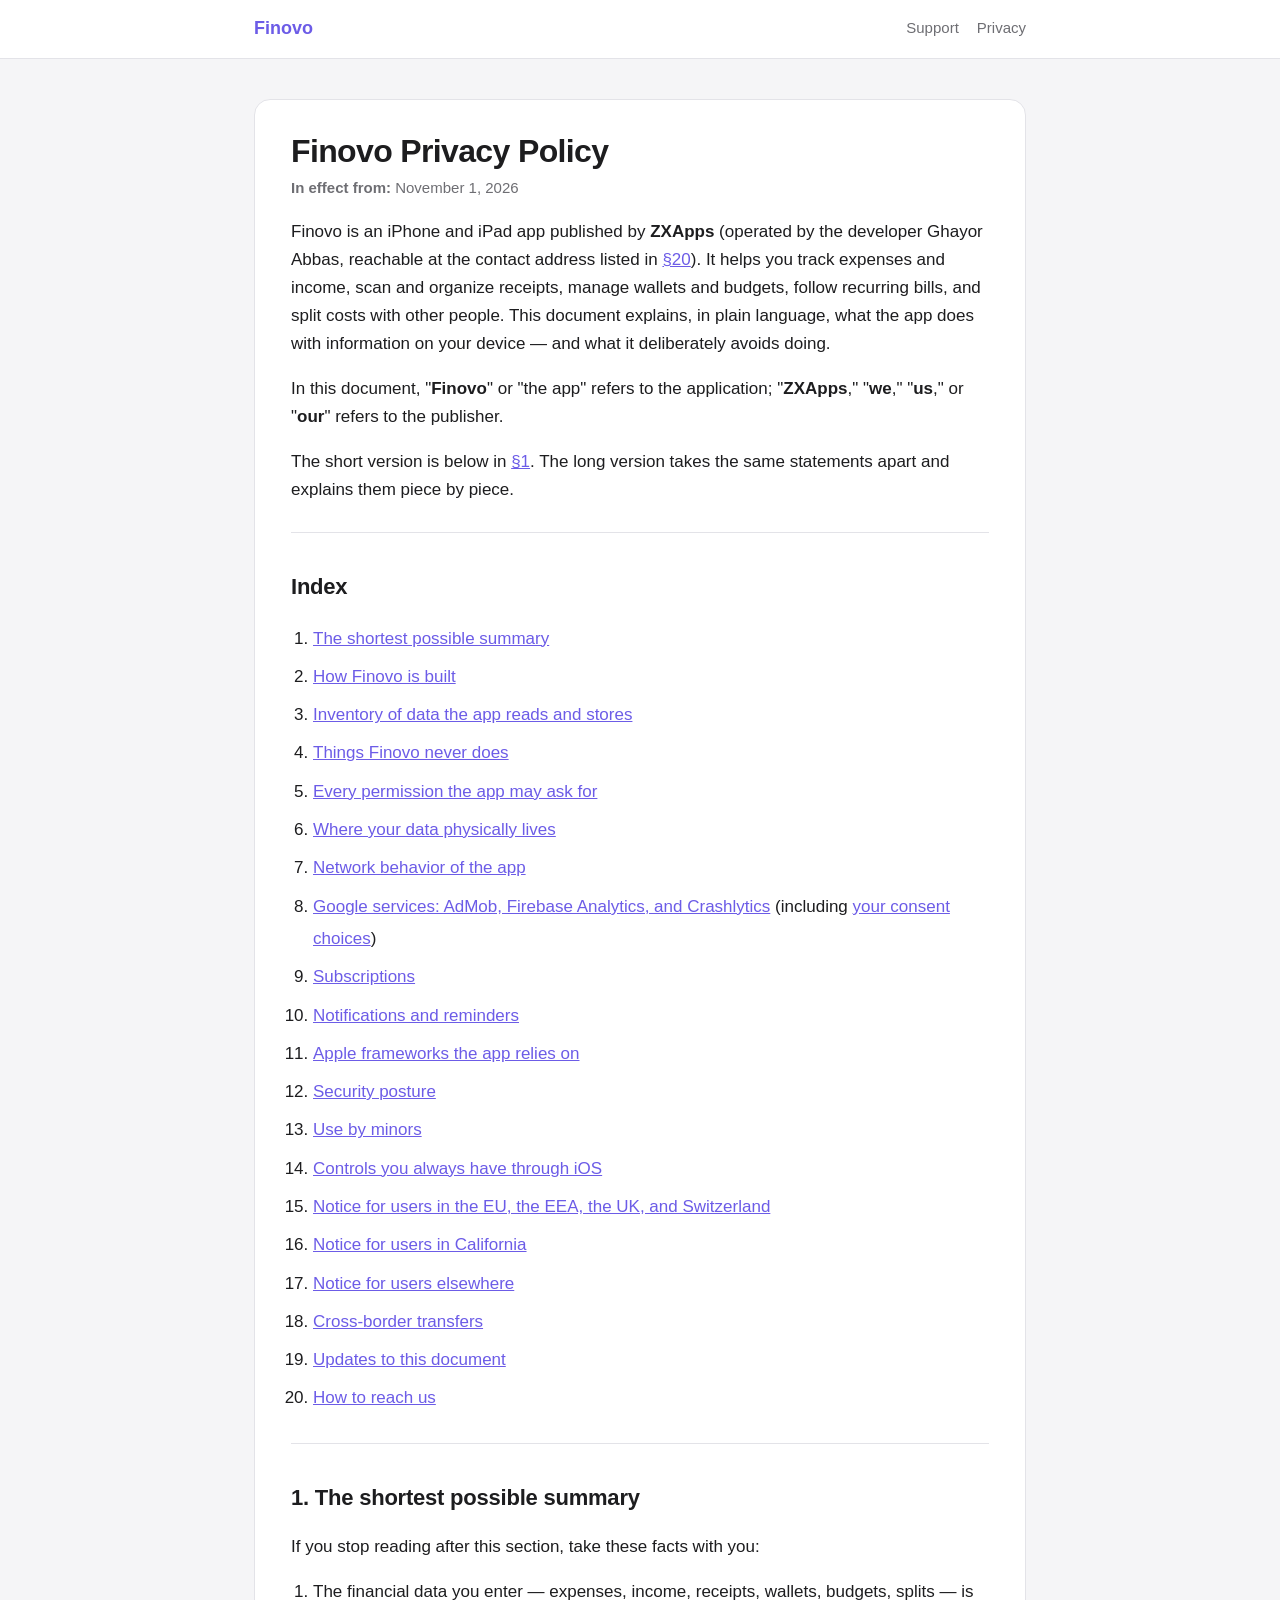
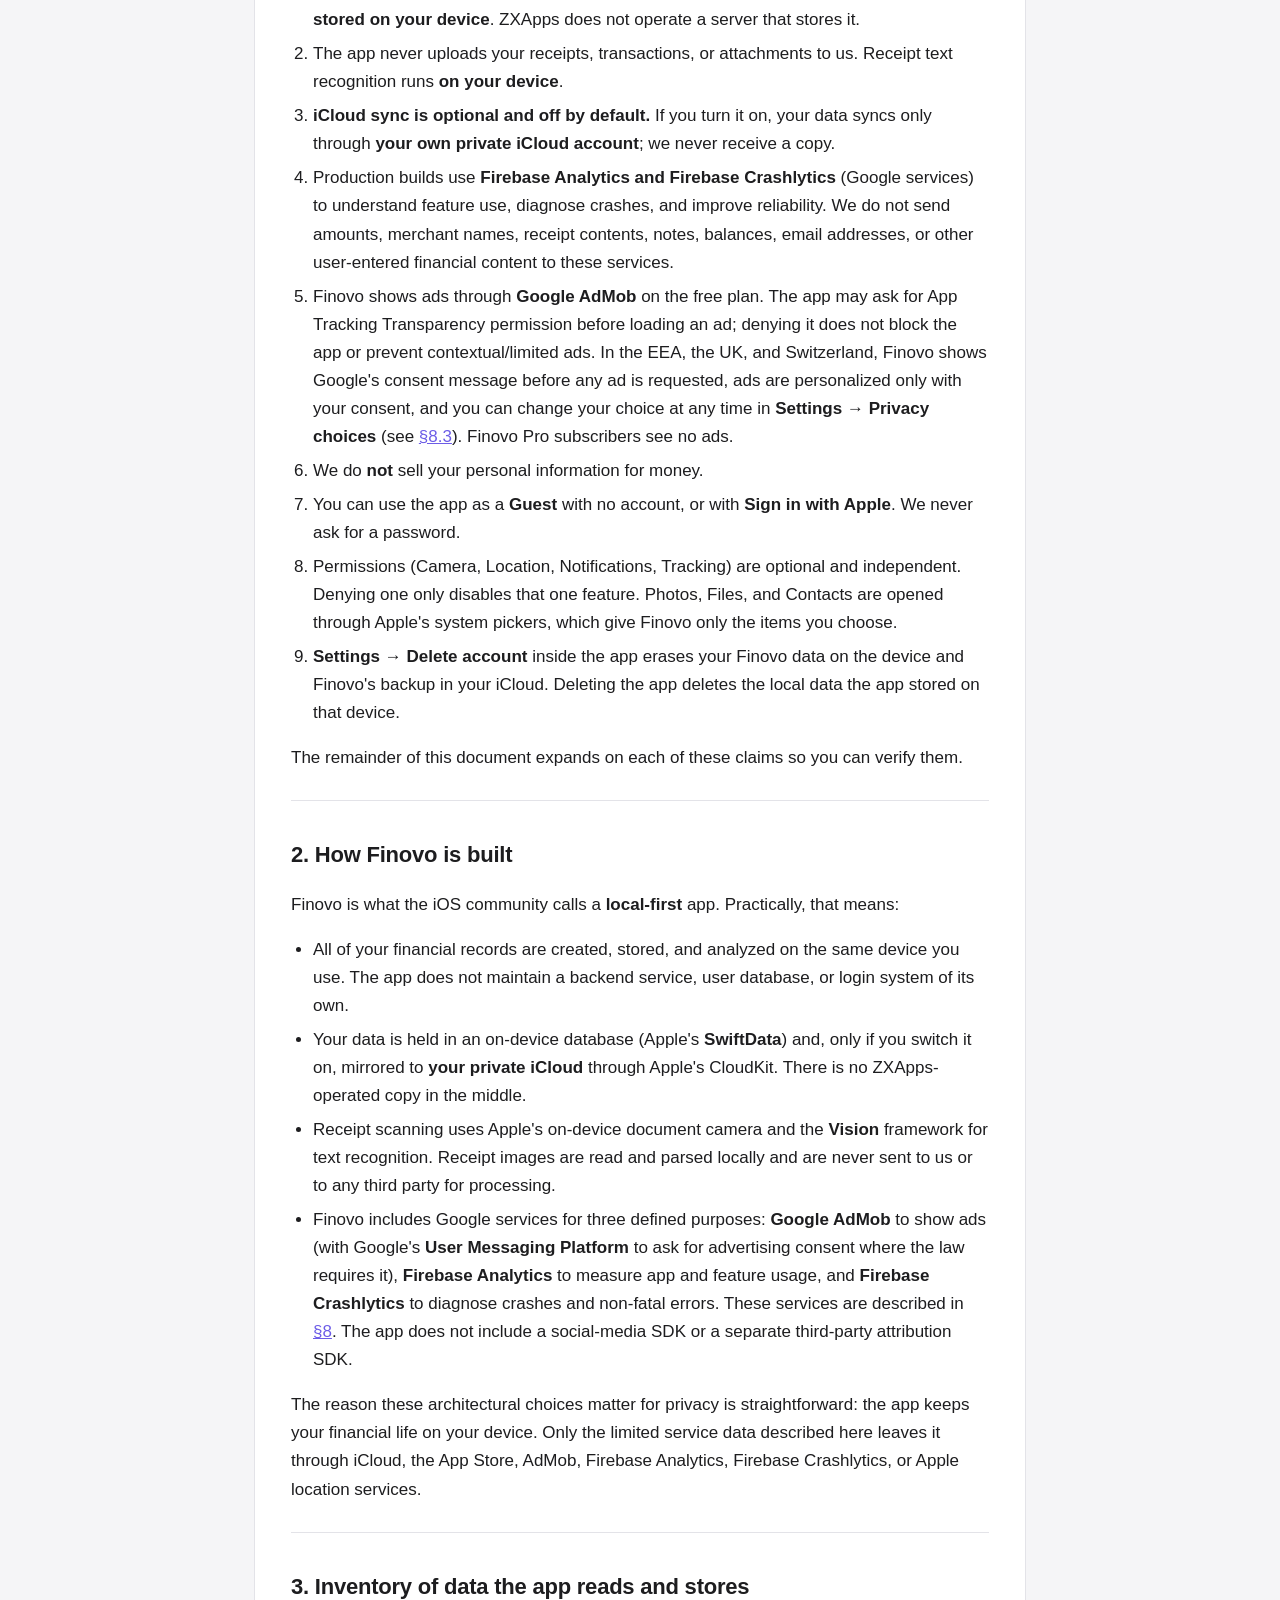
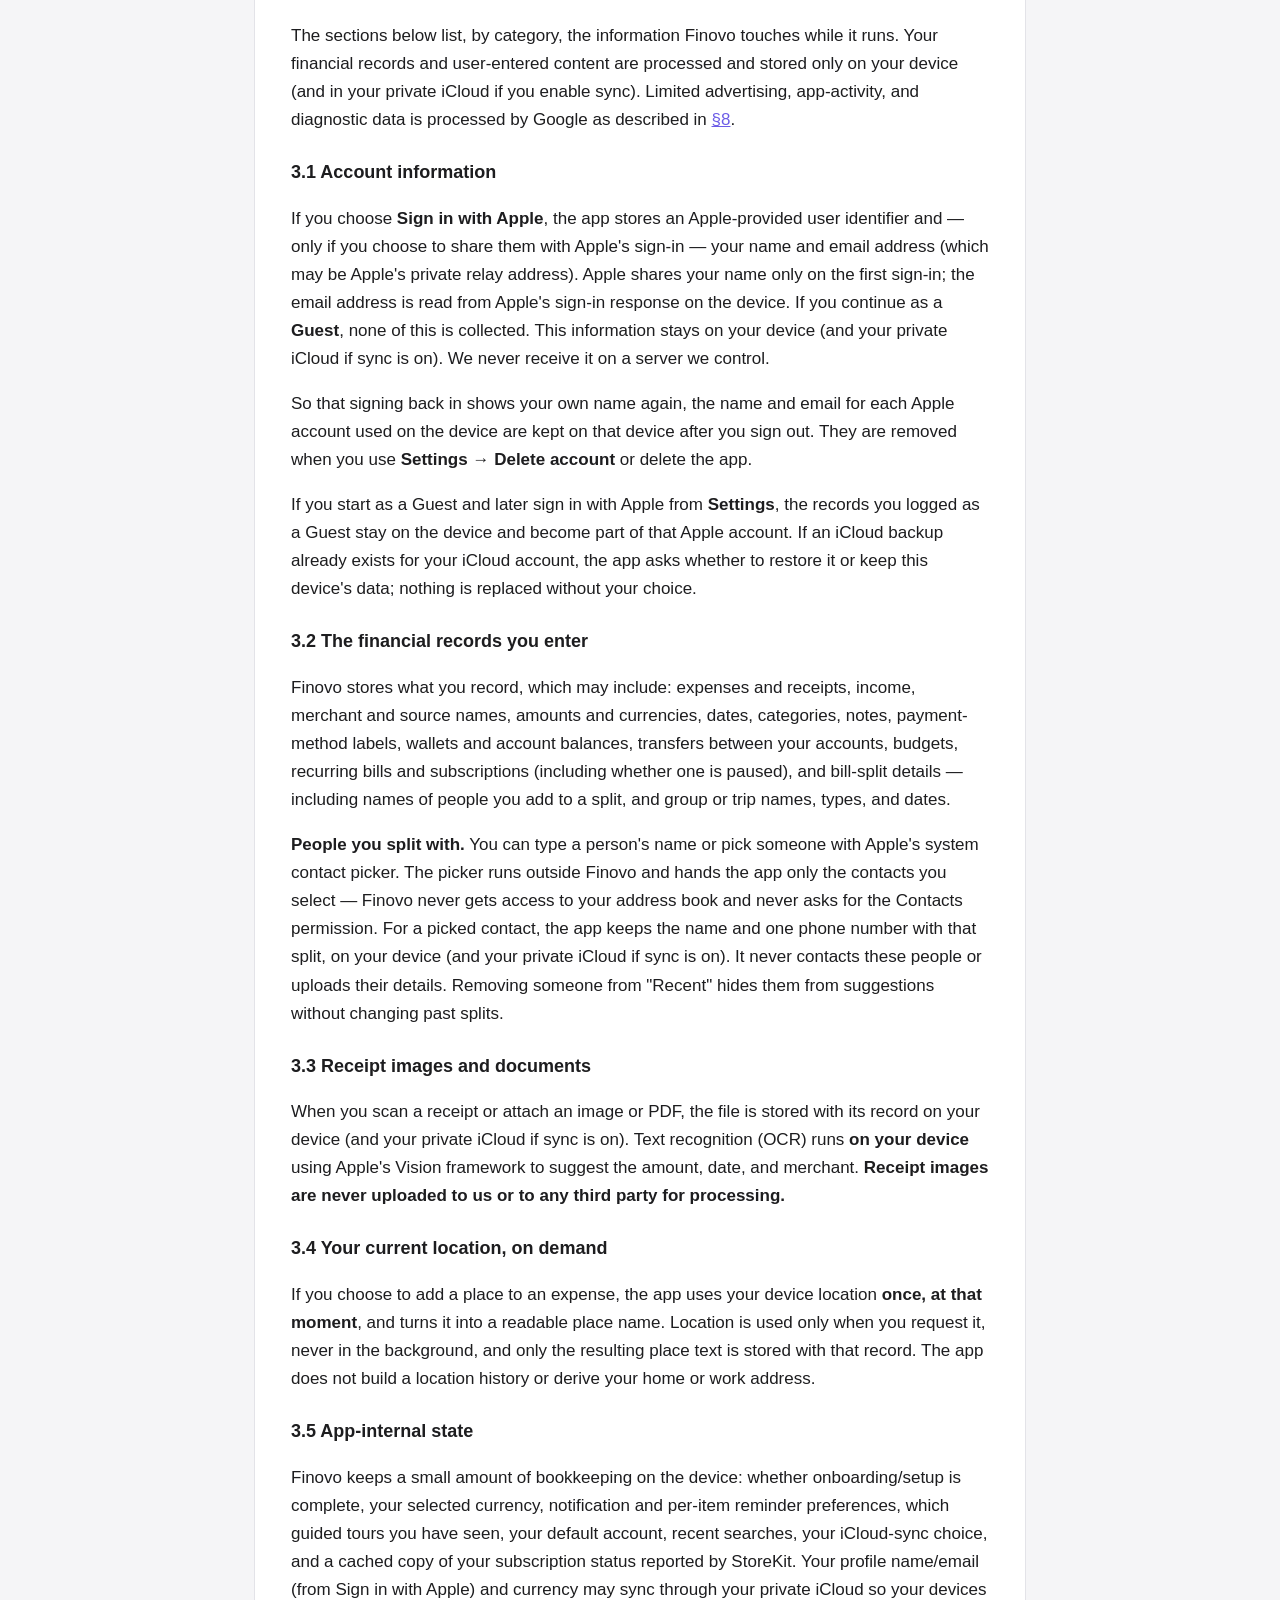
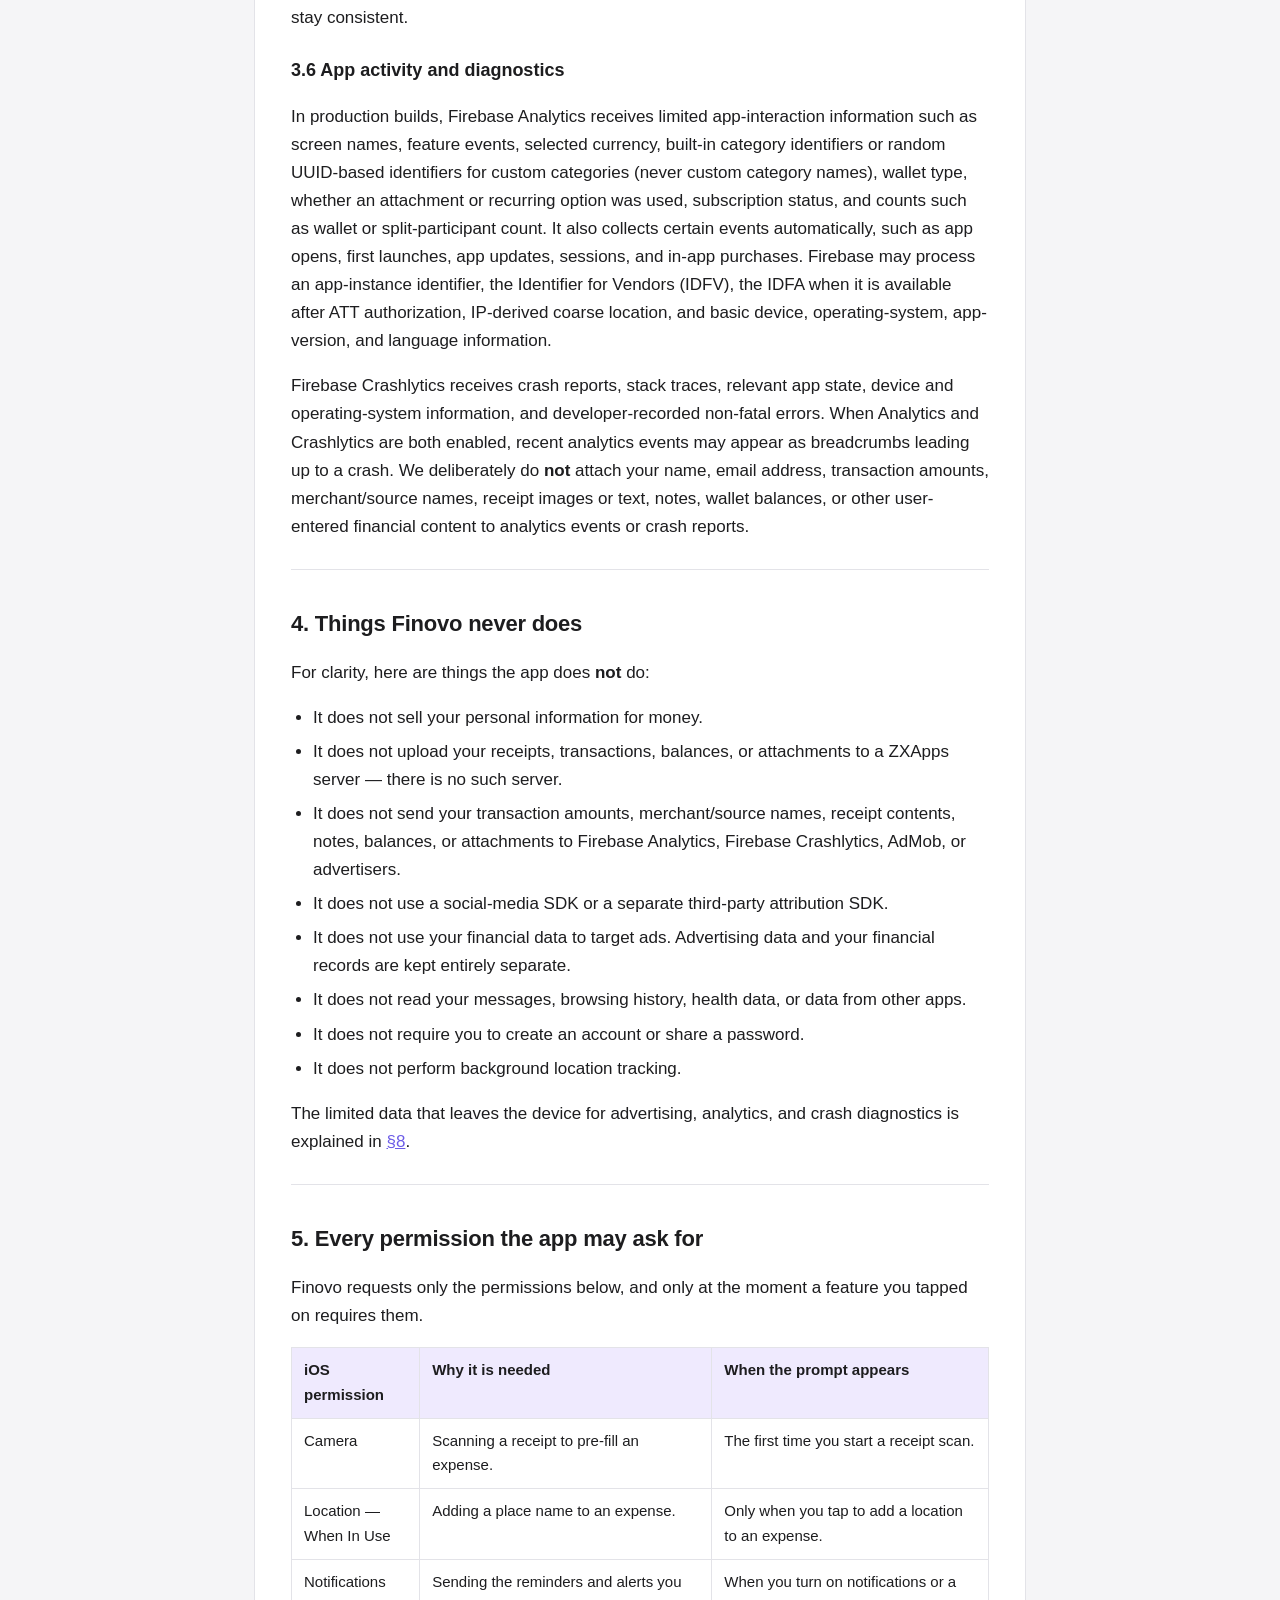
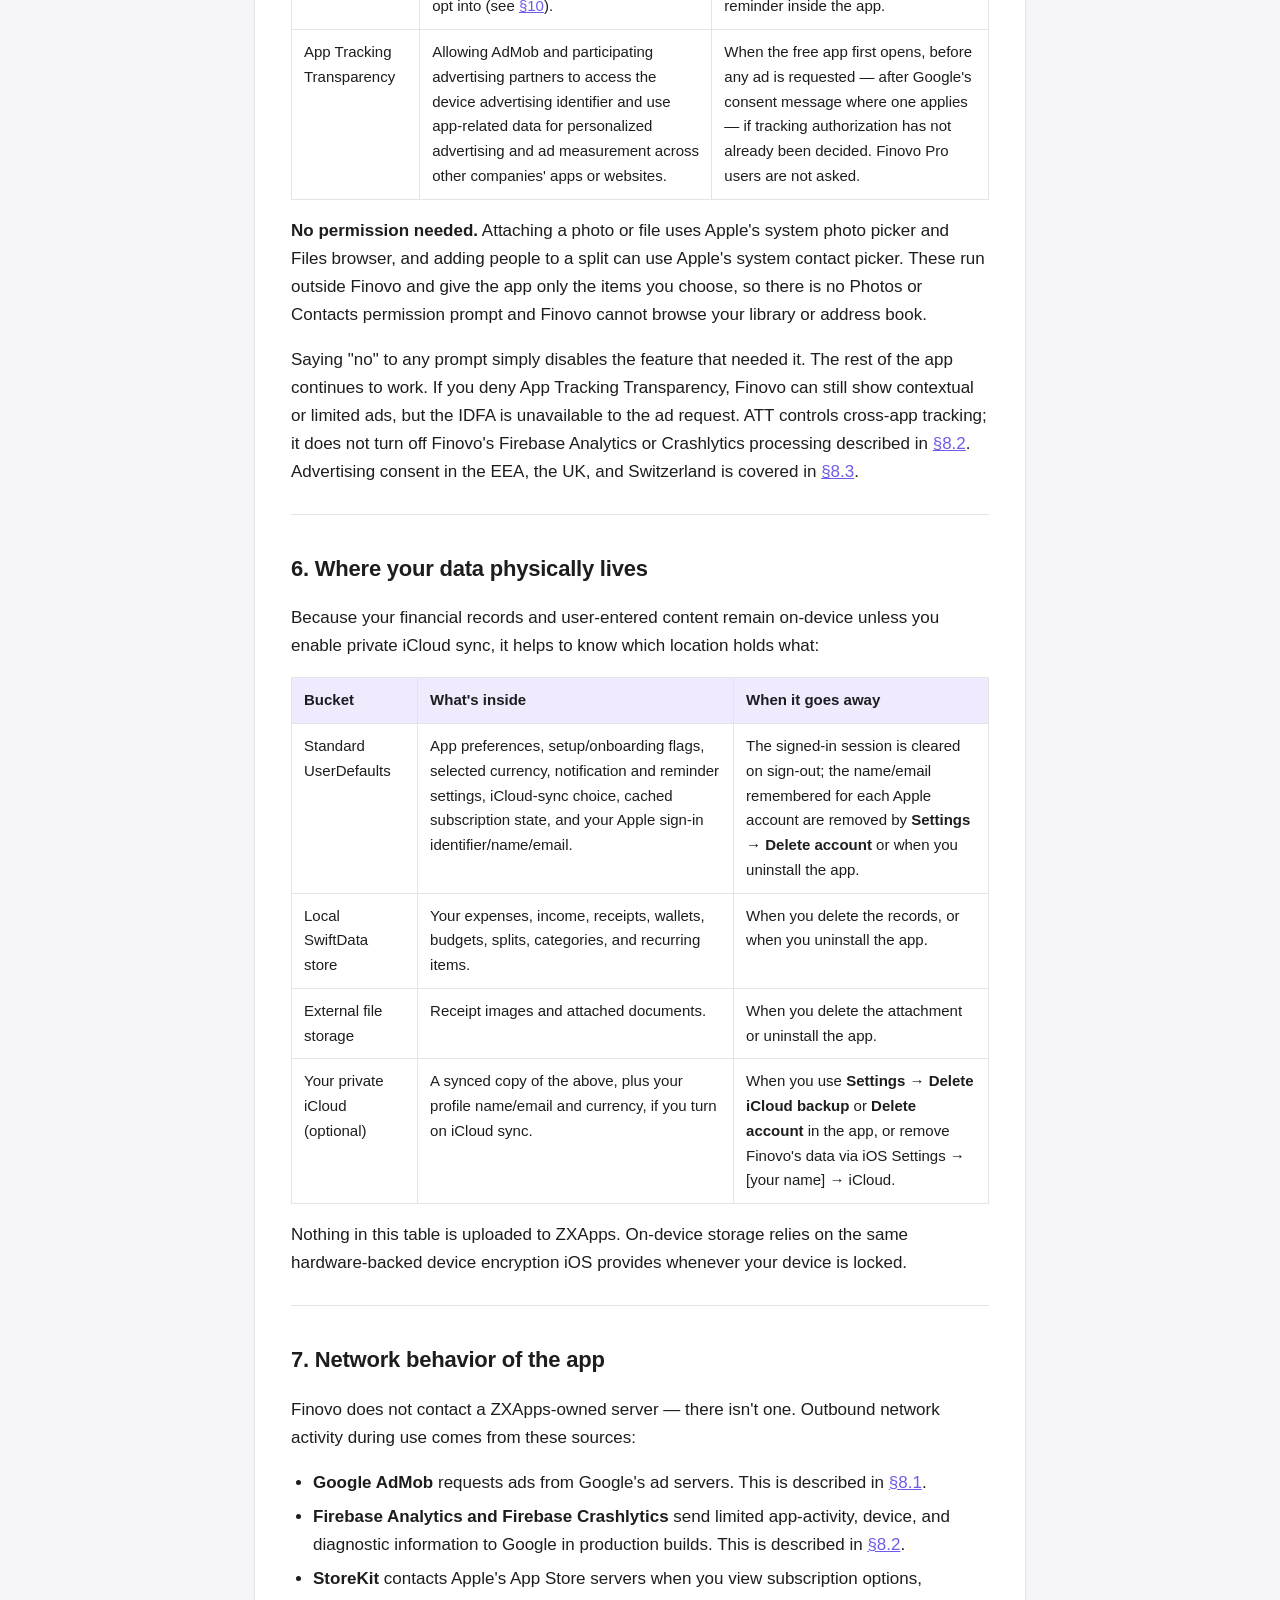
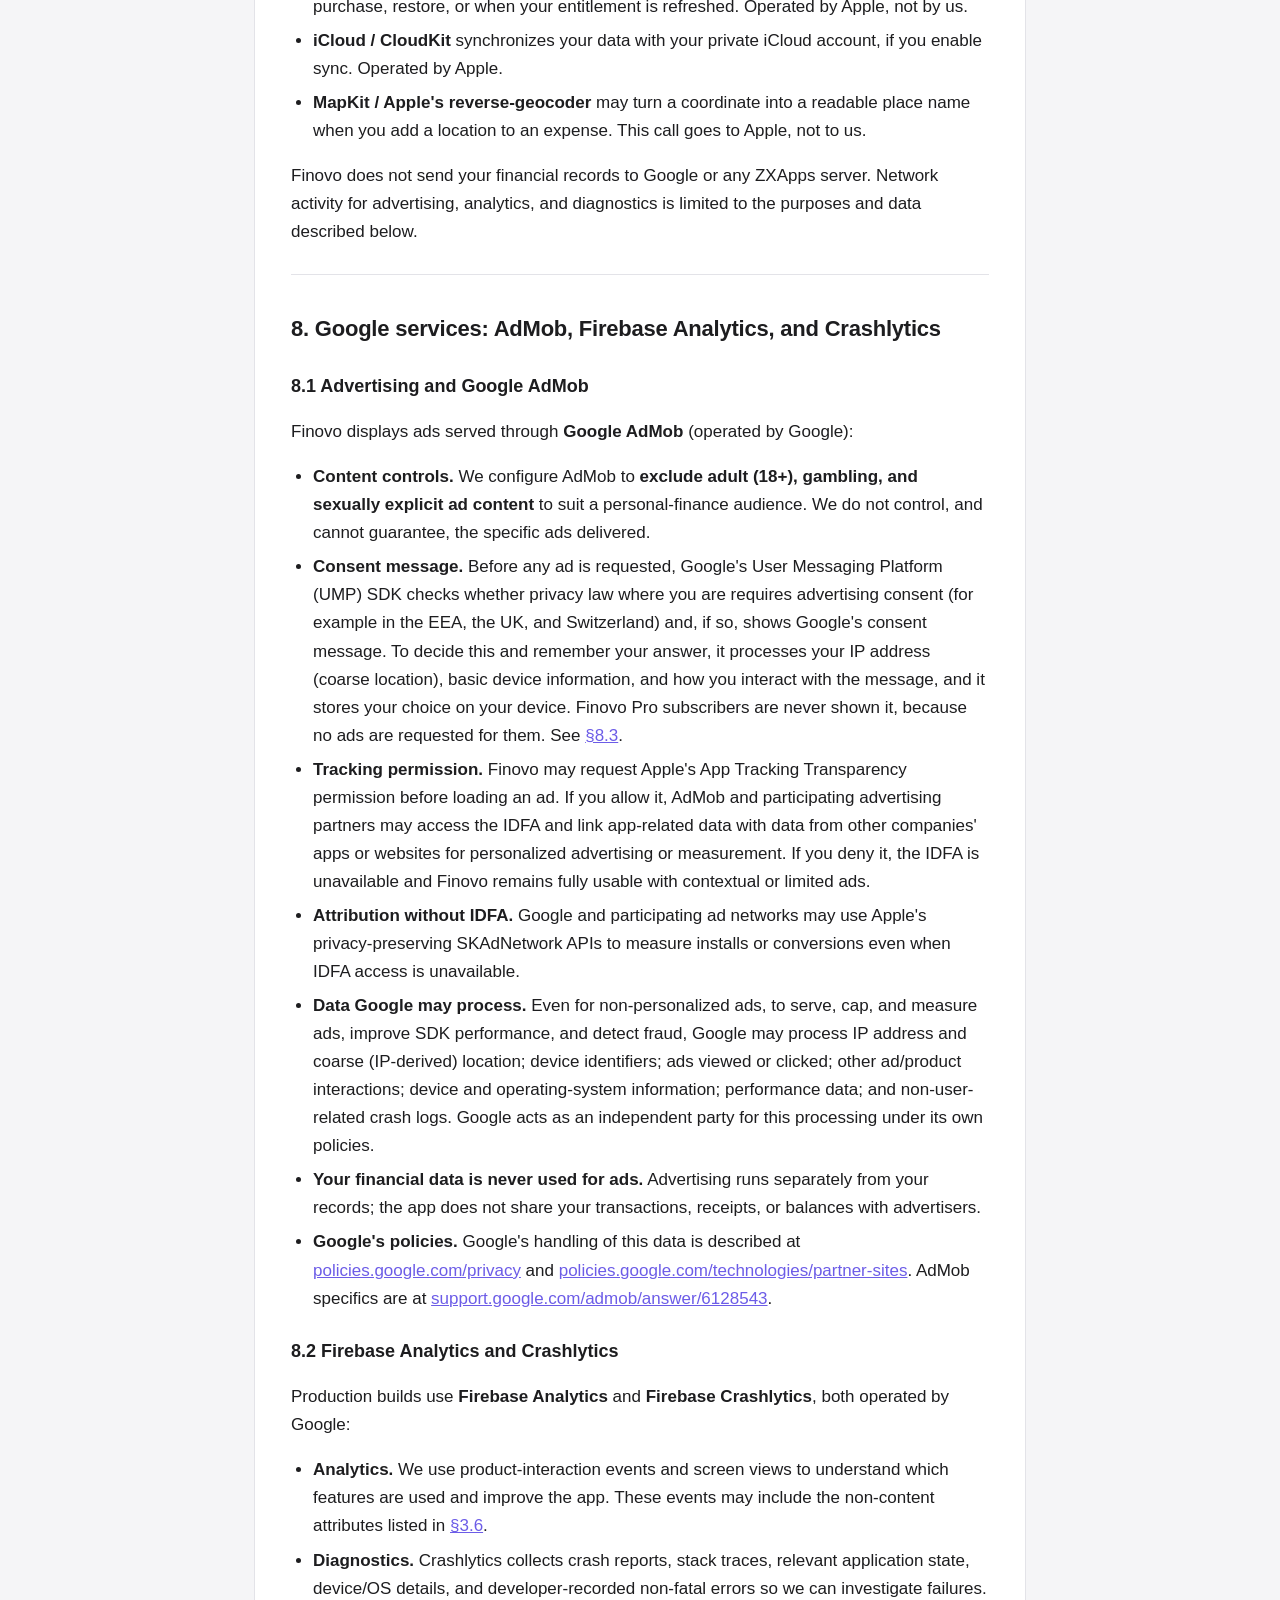
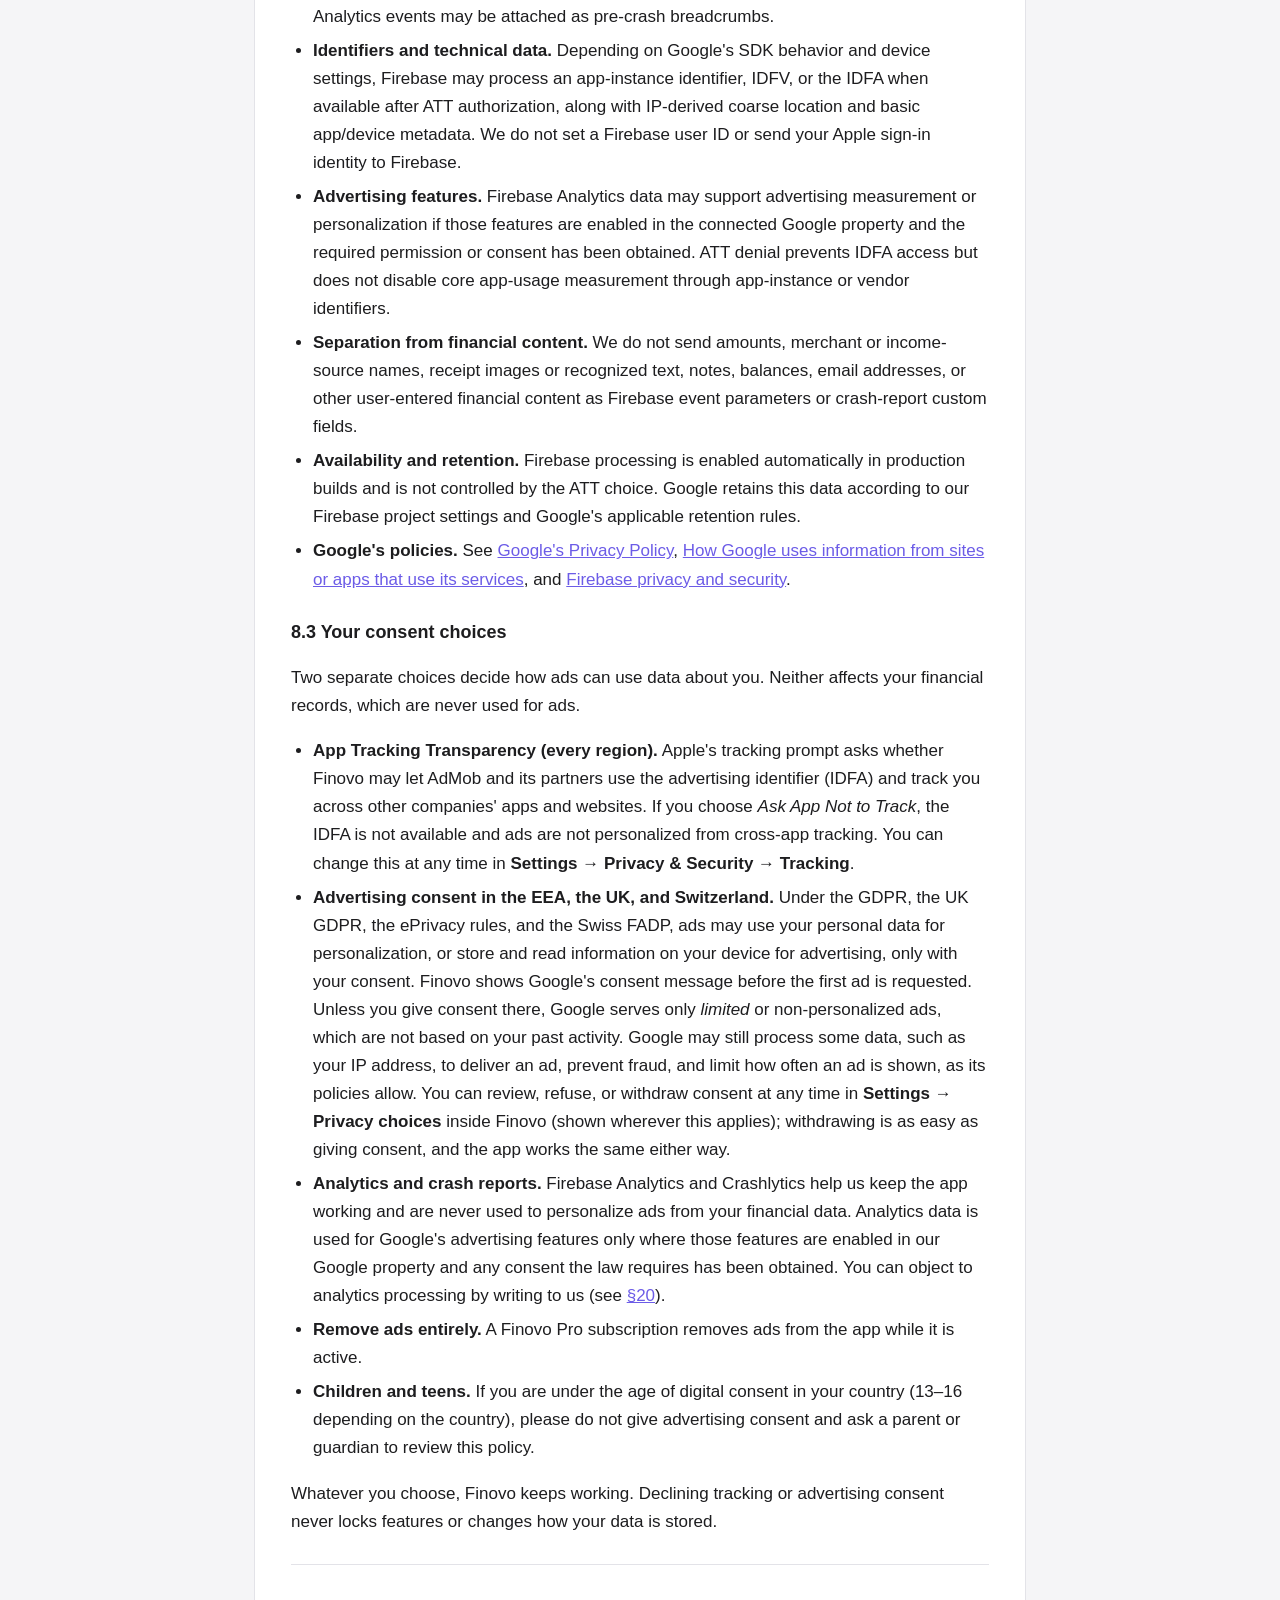
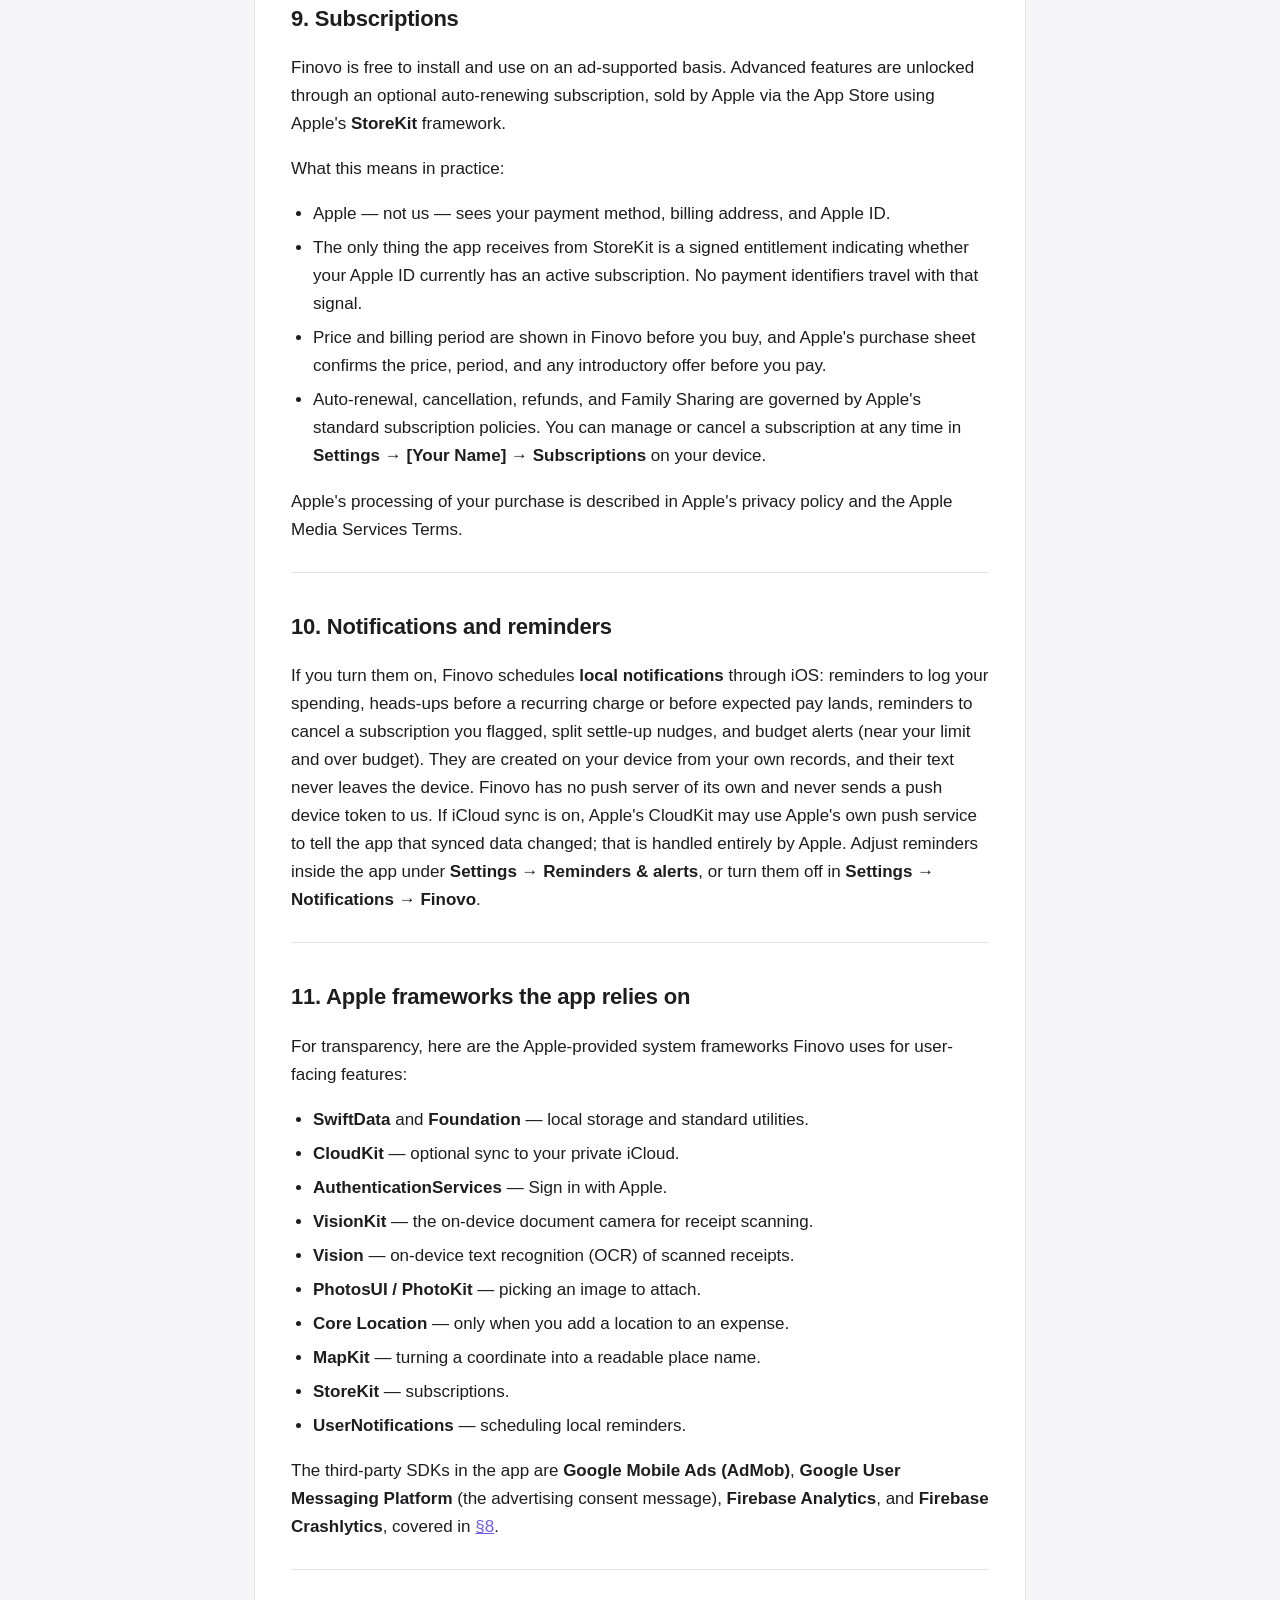
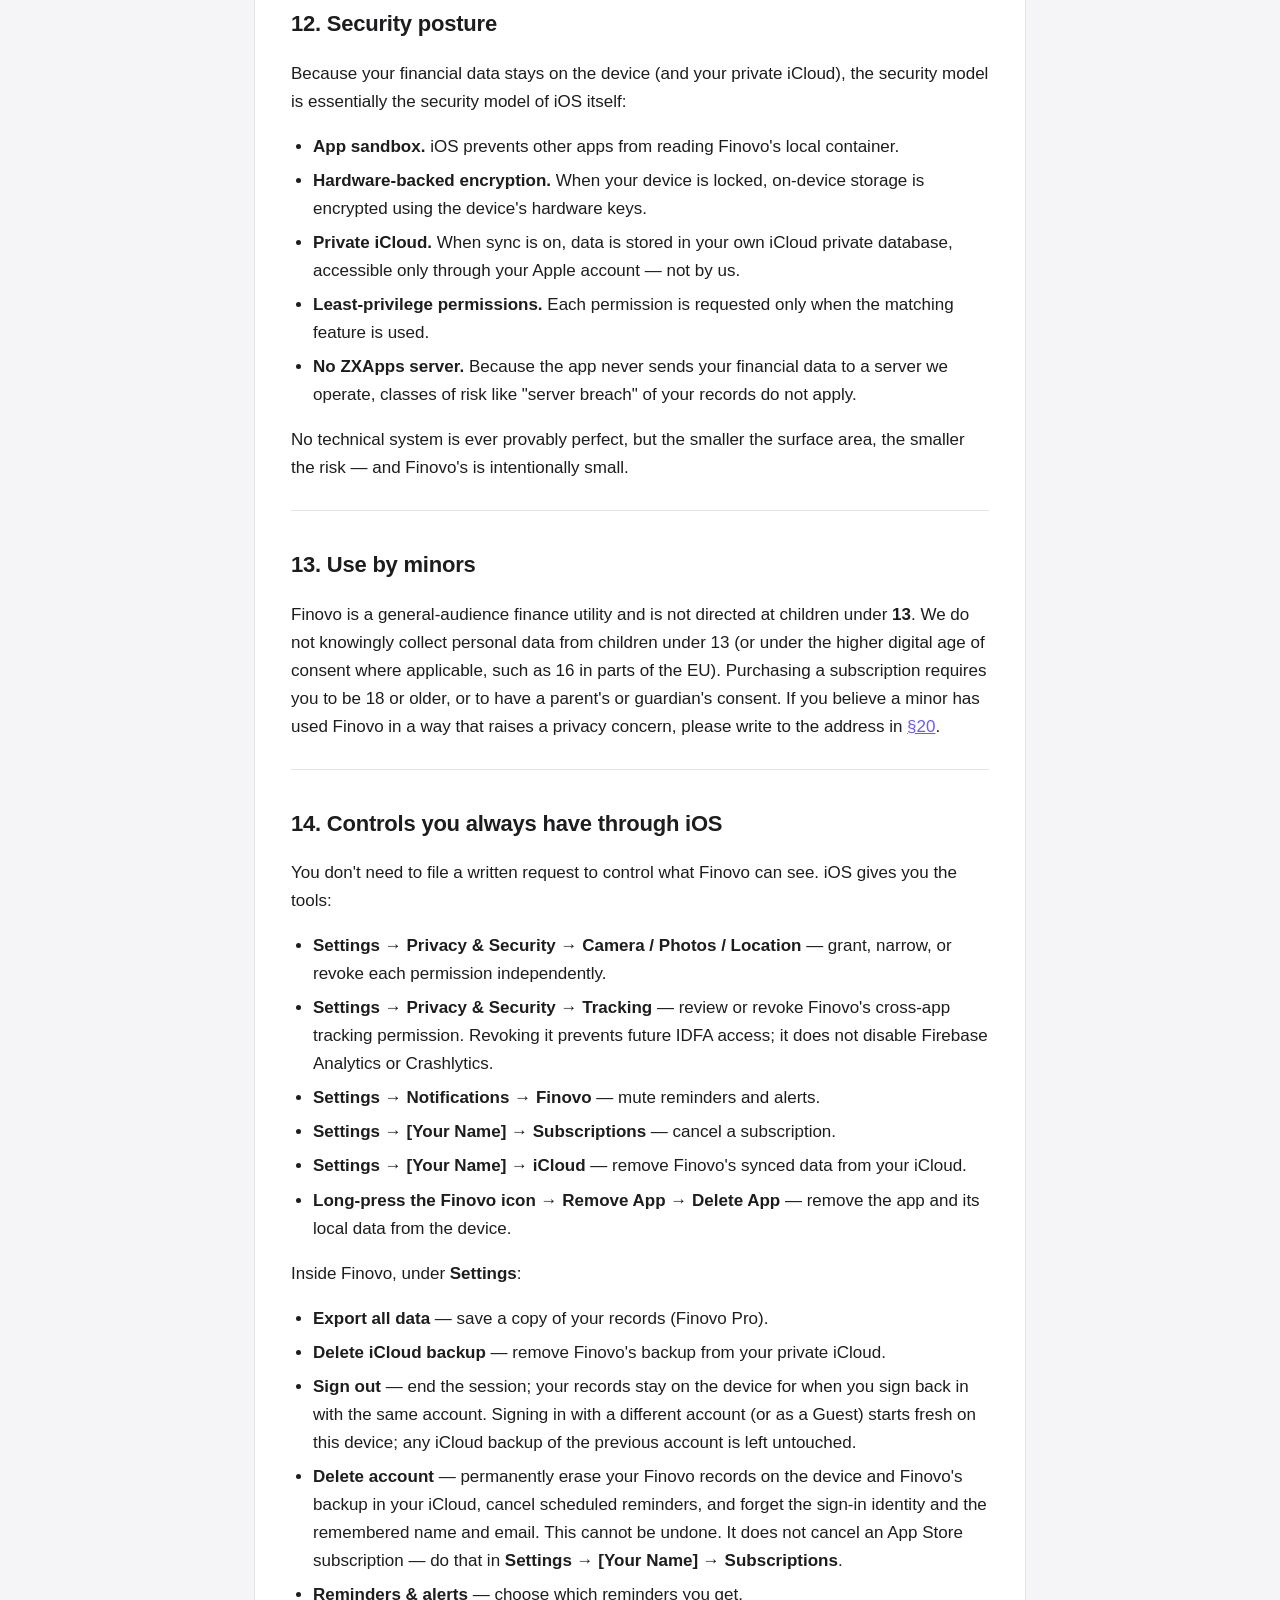
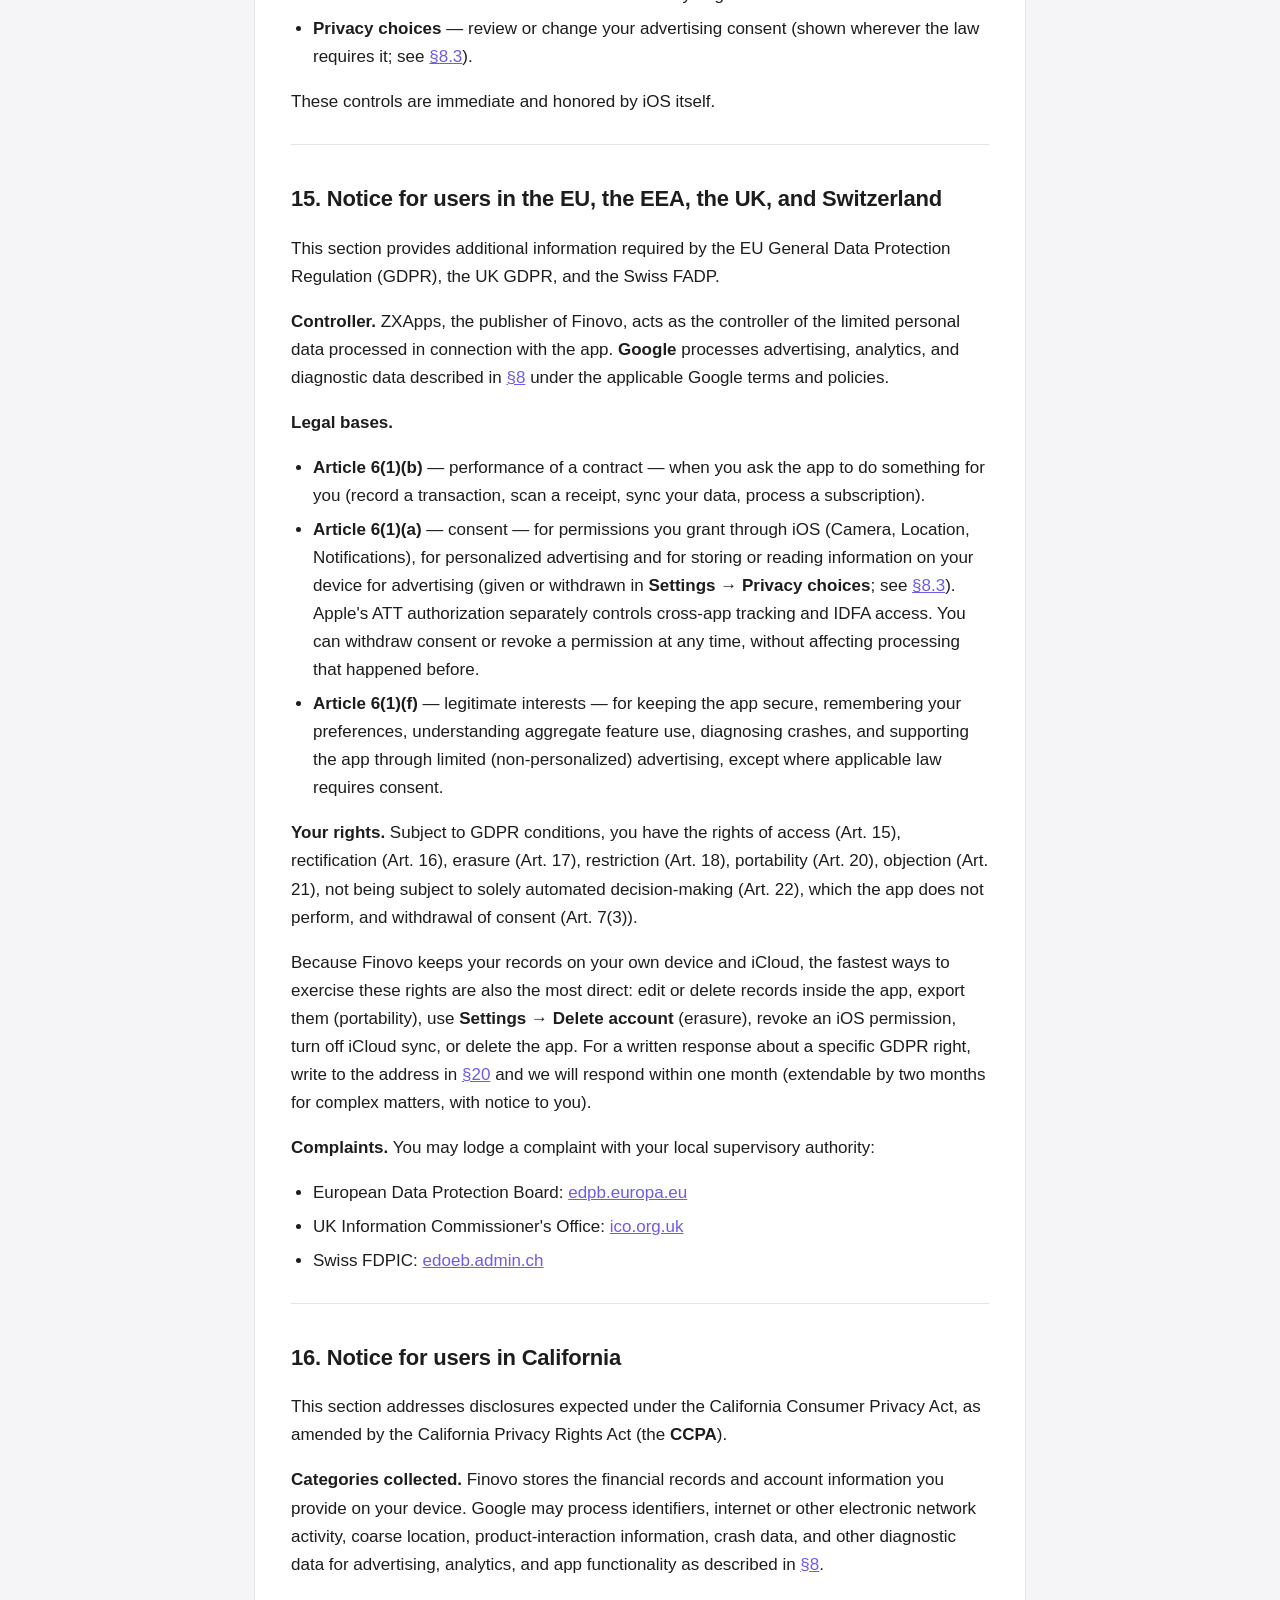
==== commit 5beb29af: "privacy updated" ====
--- a/docs/privacy.html
+++ b/docs/privacy.html
@@ -19,7 +19,7 @@
     <main>
         <div class="card">
             <h1>Finovo Privacy Policy</h1>
-            <p class="subtitle"><strong>In effect from:</strong> September 26, 2026</p>
+            <p class="subtitle"><strong>In effect from:</strong> November 1, 2026</p>
 
             <p>Finovo is an iPhone and iPad app published by <strong>ZXApps</strong> (operated by the developer Ghayor Abbas, reachable at the contact address listed in <a href="#20-how-to-reach-us">§20</a>). It helps you track expenses and income, scan and organize receipts, manage wallets and budgets, follow recurring bills, and split costs with other people. This document explains, in plain language, what the app does with information on your device — and what it deliberately avoids doing.</p>
 
@@ -64,7 +64,7 @@
                 <li>The app never uploads your receipts, transactions, or attachments to us. Receipt text recognition runs <strong>on your device</strong>.</li>
                 <li><strong>iCloud sync is optional and off by default.</strong> If you turn it on, your data syncs only through <strong>your own private iCloud account</strong>; we never receive a copy.</li>
                 <li>Production builds use <strong>Firebase Analytics and Firebase Crashlytics</strong> (Google services) to understand feature use, diagnose crashes, and improve reliability. We do not send amounts, merchant names, receipt contents, notes, balances, email addresses, or other user-entered financial content to these services.</li>
-                <li>Finovo shows ads through <strong>Google AdMob</strong> on the free plan. The app may ask for App Tracking Transparency permission before loading an ad; denying it does not block the app or prevent contextual/limited ads. In the EEA, the UK, and Switzerland, ads are personalized only with your consent (see <a href="#83-your-consent-choices">§8.3</a>). Finovo Pro subscribers see no ads.</li>
+                <li>Finovo shows ads through <strong>Google AdMob</strong> on the free plan. The app may ask for App Tracking Transparency permission before loading an ad; denying it does not block the app or prevent contextual/limited ads. In the EEA, the UK, and Switzerland, Finovo shows Google's consent message before any ad is requested, ads are personalized only with your consent, and you can change your choice at any time in <strong>Settings &rarr; Privacy choices</strong> (see <a href="#83-your-consent-choices">§8.3</a>). Finovo Pro subscribers see no ads.</li>
                 <li>We do <strong>not</strong> sell your personal information for money.</li>
                 <li>You can use the app as a <strong>Guest</strong> with no account, or with <strong>Sign in with Apple</strong>. We never ask for a password.</li>
                 <li>Permissions (Camera, Location, Notifications, Tracking) are optional and independent. Denying one only disables that one feature. Photos, Files, and Contacts are opened through Apple's system pickers, which give Finovo only the items you choose.</li>
@@ -80,7 +80,7 @@
                 <li>All of your financial records are created, stored, and analyzed on the same device you use. The app does not maintain a backend service, user database, or login system of its own.</li>
                 <li>Your data is held in an on-device database (Apple's <strong>SwiftData</strong>) and, only if you switch it on, mirrored to <strong>your private iCloud</strong> through Apple's CloudKit. There is no ZXApps-operated copy in the middle.</li>
                 <li>Receipt scanning uses Apple's on-device document camera and the <strong>Vision</strong> framework for text recognition. Receipt images are read and parsed locally and are never sent to us or to any third party for processing.</li>
-                <li>Finovo includes Google services for three defined purposes: <strong>Google AdMob</strong> to show ads, <strong>Firebase Analytics</strong> to measure app and feature usage, and <strong>Firebase Crashlytics</strong> to diagnose crashes and non-fatal errors. These services are described in <a href="#8-google-services-admob-firebase-analytics-and-crashlytics">§8</a>. The app does not include a social-media SDK or a separate third-party attribution SDK.</li>
+                <li>Finovo includes Google services for three defined purposes: <strong>Google AdMob</strong> to show ads (with Google's <strong>User Messaging Platform</strong> to ask for advertising consent where the law requires it), <strong>Firebase Analytics</strong> to measure app and feature usage, and <strong>Firebase Crashlytics</strong> to diagnose crashes and non-fatal errors. These services are described in <a href="#8-google-services-admob-firebase-analytics-and-crashlytics">§8</a>. The app does not include a social-media SDK or a separate third-party attribution SDK.</li>
             </ul>
             <p>The reason these architectural choices matter for privacy is straightforward: the app keeps your financial life on your device. Only the limited service data described here leaves it through iCloud, the App Store, AdMob, Firebase Analytics, Firebase Crashlytics, or Apple location services.</p>
 
@@ -139,7 +139,7 @@
                     <tr><td>Camera</td><td>Scanning a receipt to pre-fill an expense.</td><td>The first time you start a receipt scan.</td></tr>
                     <tr><td>Location — When In Use</td><td>Adding a place name to an expense.</td><td>Only when you tap to add a location to an expense.</td></tr>
                     <tr><td>Notifications</td><td>Sending the reminders and alerts you opt into (see <a href="#10-notifications-and-reminders">§10</a>).</td><td>When you turn on notifications or a reminder inside the app.</td></tr>
-                    <tr><td>App Tracking Transparency</td><td>Allowing AdMob and participating advertising partners to access the device advertising identifier and use app-related data for personalized advertising and ad measurement across other companies' apps or websites.</td><td>Before the first ad load on the free plan, when tracking authorization has not already been decided.</td></tr>
+                    <tr><td>App Tracking Transparency</td><td>Allowing AdMob and participating advertising partners to access the device advertising identifier and use app-related data for personalized advertising and ad measurement across other companies' apps or websites.</td><td>When the free app first opens, before any ad is requested — after Google's consent message where one applies — if tracking authorization has not already been decided. Finovo Pro users are not asked.</td></tr>
                 </tbody>
             </table>
             <p><strong>No permission needed.</strong> Attaching a photo or file uses Apple's system photo picker and Files browser, and adding people to a split can use Apple's system contact picker. These run outside Finovo and give the app only the items you choose, so there is no Photos or Contacts permission prompt and Finovo cannot browse your library or address book.</p>
@@ -182,6 +182,7 @@
             <p>Finovo displays ads served through <strong>Google AdMob</strong> (operated by Google):</p>
             <ul>
                 <li><strong>Content controls.</strong> We configure AdMob to <strong>exclude adult (18+), gambling, and sexually explicit ad content</strong> to suit a personal-finance audience. We do not control, and cannot guarantee, the specific ads delivered.</li>
+                <li><strong>Consent message.</strong> Before any ad is requested, Google's User Messaging Platform (UMP) SDK checks whether privacy law where you are requires advertising consent (for example in the EEA, the UK, and Switzerland) and, if so, shows Google's consent message. To decide this and remember your answer, it processes your IP address (coarse location), basic device information, and how you interact with the message, and it stores your choice on your device. Finovo Pro subscribers are never shown it, because no ads are requested for them. See <a href="#83-your-consent-choices">§8.3</a>.</li>
                 <li><strong>Tracking permission.</strong> Finovo may request Apple's App Tracking Transparency permission before loading an ad. If you allow it, AdMob and participating advertising partners may access the IDFA and link app-related data with data from other companies' apps or websites for personalized advertising or measurement. If you deny it, the IDFA is unavailable and Finovo remains fully usable with contextual or limited ads.</li>
                 <li><strong>Attribution without IDFA.</strong> Google and participating ad networks may use Apple's privacy-preserving SKAdNetwork APIs to measure installs or conversions even when IDFA access is unavailable.</li>
                 <li><strong>Data Google may process.</strong> Even for non-personalized ads, to serve, cap, and measure ads, improve SDK performance, and detect fraud, Google may process IP address and coarse (IP-derived) location; device identifiers; ads viewed or clicked; other ad/product interactions; device and operating-system information; performance data; and non-user-related crash logs. Google acts as an independent party for this processing under its own policies.</li>
@@ -205,7 +206,7 @@
             <p>Two separate choices decide how ads can use data about you. Neither affects your financial records, which are never used for ads.</p>
             <ul>
                 <li><strong>App Tracking Transparency (every region).</strong> Apple's tracking prompt asks whether Finovo may let AdMob and its partners use the advertising identifier (IDFA) and track you across other companies' apps and websites. If you choose <em>Ask App Not to Track</em>, the IDFA is not available and ads are not personalized from cross-app tracking. You can change this at any time in <strong>Settings &rarr; Privacy &amp; Security &rarr; Tracking</strong>.</li>
-                <li><strong>Advertising consent in the EEA, the UK, and Switzerland.</strong> Under the GDPR, the UK GDPR, the ePrivacy rules, and the Swiss FADP, ads may use your personal data for personalization, or store and read information on your device for advertising, only with your consent. Unless you have given that consent through a consent message in Finovo, Google serves only <em>limited</em> or non-personalized ads, which are not based on your past activity. Google may still process some data, such as your IP address, to deliver an ad, prevent fraud, and limit how often an ad is shown, as its policies allow. You can refuse or withdraw consent at any time; the app works the same either way.</li>
+                <li><strong>Advertising consent in the EEA, the UK, and Switzerland.</strong> Under the GDPR, the UK GDPR, the ePrivacy rules, and the Swiss FADP, ads may use your personal data for personalization, or store and read information on your device for advertising, only with your consent. Finovo shows Google's consent message before the first ad is requested. Unless you give consent there, Google serves only <em>limited</em> or non-personalized ads, which are not based on your past activity. Google may still process some data, such as your IP address, to deliver an ad, prevent fraud, and limit how often an ad is shown, as its policies allow. You can review, refuse, or withdraw consent at any time in <strong>Settings &rarr; Privacy choices</strong> inside Finovo (shown wherever this applies); withdrawing is as easy as giving consent, and the app works the same either way.</li>
                 <li><strong>Analytics and crash reports.</strong> Firebase Analytics and Crashlytics help us keep the app working and are never used to personalize ads from your financial data. Analytics data is used for Google's advertising features only where those features are enabled in our Google property and any consent the law requires has been obtained. You can object to analytics processing by writing to us (see <a href="#20-how-to-reach-us">§20</a>).</li>
                 <li><strong>Remove ads entirely.</strong> A Finovo Pro subscription removes ads from the app while it is active.</li>
                 <li><strong>Children and teens.</strong> If you are under the age of digital consent in your country (13–16 depending on the country), please do not give advertising consent and ask a parent or guardian to review this policy.</li>
@@ -246,7 +247,7 @@
                 <li><strong>StoreKit</strong> — subscriptions.</li>
                 <li><strong>UserNotifications</strong> — scheduling local reminders.</li>
             </ul>
-            <p>The third-party SDKs in the app are <strong>Google Mobile Ads (AdMob)</strong>, <strong>Firebase Analytics</strong>, and <strong>Firebase Crashlytics</strong>, covered in <a href="#8-google-services-admob-firebase-analytics-and-crashlytics">§8</a>.</p>
+            <p>The third-party SDKs in the app are <strong>Google Mobile Ads (AdMob)</strong>, <strong>Google User Messaging Platform</strong> (the advertising consent message), <strong>Firebase Analytics</strong>, and <strong>Firebase Crashlytics</strong>, covered in <a href="#8-google-services-admob-firebase-analytics-and-crashlytics">§8</a>.</p>
 
             <hr>
 
@@ -285,6 +286,7 @@
                 <li><strong>Sign out</strong> — end the session; your records stay on the device for when you sign back in with the same account. Signing in with a different account (or as a Guest) starts fresh on this device; any iCloud backup of the previous account is left untouched.</li>
                 <li><strong>Delete account</strong> — permanently erase your Finovo records on the device and Finovo's backup in your iCloud, cancel scheduled reminders, and forget the sign-in identity and the remembered name and email. This cannot be undone. It does not cancel an App Store subscription — do that in <strong>Settings &rarr; [Your Name] &rarr; Subscriptions</strong>.</li>
                 <li><strong>Reminders &amp; alerts</strong> — choose which reminders you get.</li>
+                <li><strong>Privacy choices</strong> — review or change your advertising consent (shown wherever the law requires it; see <a href="#83-your-consent-choices">§8.3</a>).</li>
             </ul>
             <p>These controls are immediate and honored by iOS itself.</p>
 
@@ -296,7 +298,7 @@
             <p><strong>Legal bases.</strong></p>
             <ul>
                 <li><strong>Article 6(1)(b)</strong> — performance of a contract — when you ask the app to do something for you (record a transaction, scan a receipt, sync your data, process a subscription).</li>
-                <li><strong>Article 6(1)(a)</strong> — consent — for permissions you grant through iOS (Camera, Location, Notifications), for personalized advertising and for storing or reading information on your device for advertising (see <a href="#83-your-consent-choices">§8.3</a>). Apple's ATT authorization separately controls cross-app tracking and IDFA access. You can withdraw consent or revoke a permission at any time, without affecting processing that happened before.</li>
+                <li><strong>Article 6(1)(a)</strong> — consent — for permissions you grant through iOS (Camera, Location, Notifications), for personalized advertising and for storing or reading information on your device for advertising (given or withdrawn in <strong>Settings &rarr; Privacy choices</strong>; see <a href="#83-your-consent-choices">§8.3</a>). Apple's ATT authorization separately controls cross-app tracking and IDFA access. You can withdraw consent or revoke a permission at any time, without affecting processing that happened before.</li>
                 <li><strong>Article 6(1)(f)</strong> — legitimate interests — for keeping the app secure, remembering your preferences, understanding aggregate feature use, diagnosing crashes, and supporting the app through limited (non-personalized) advertising, except where applicable law requires consent.</li>
             </ul>
             <p><strong>Your rights.</strong> Subject to GDPR conditions, you have the rights of access (Art. 15), rectification (Art. 16), erasure (Art. 17), restriction (Art. 18), portability (Art. 20), objection (Art. 21), not being subject to solely automated decision-making (Art. 22), which the app does not perform, and withdrawal of consent (Art. 7(3)).</p>
